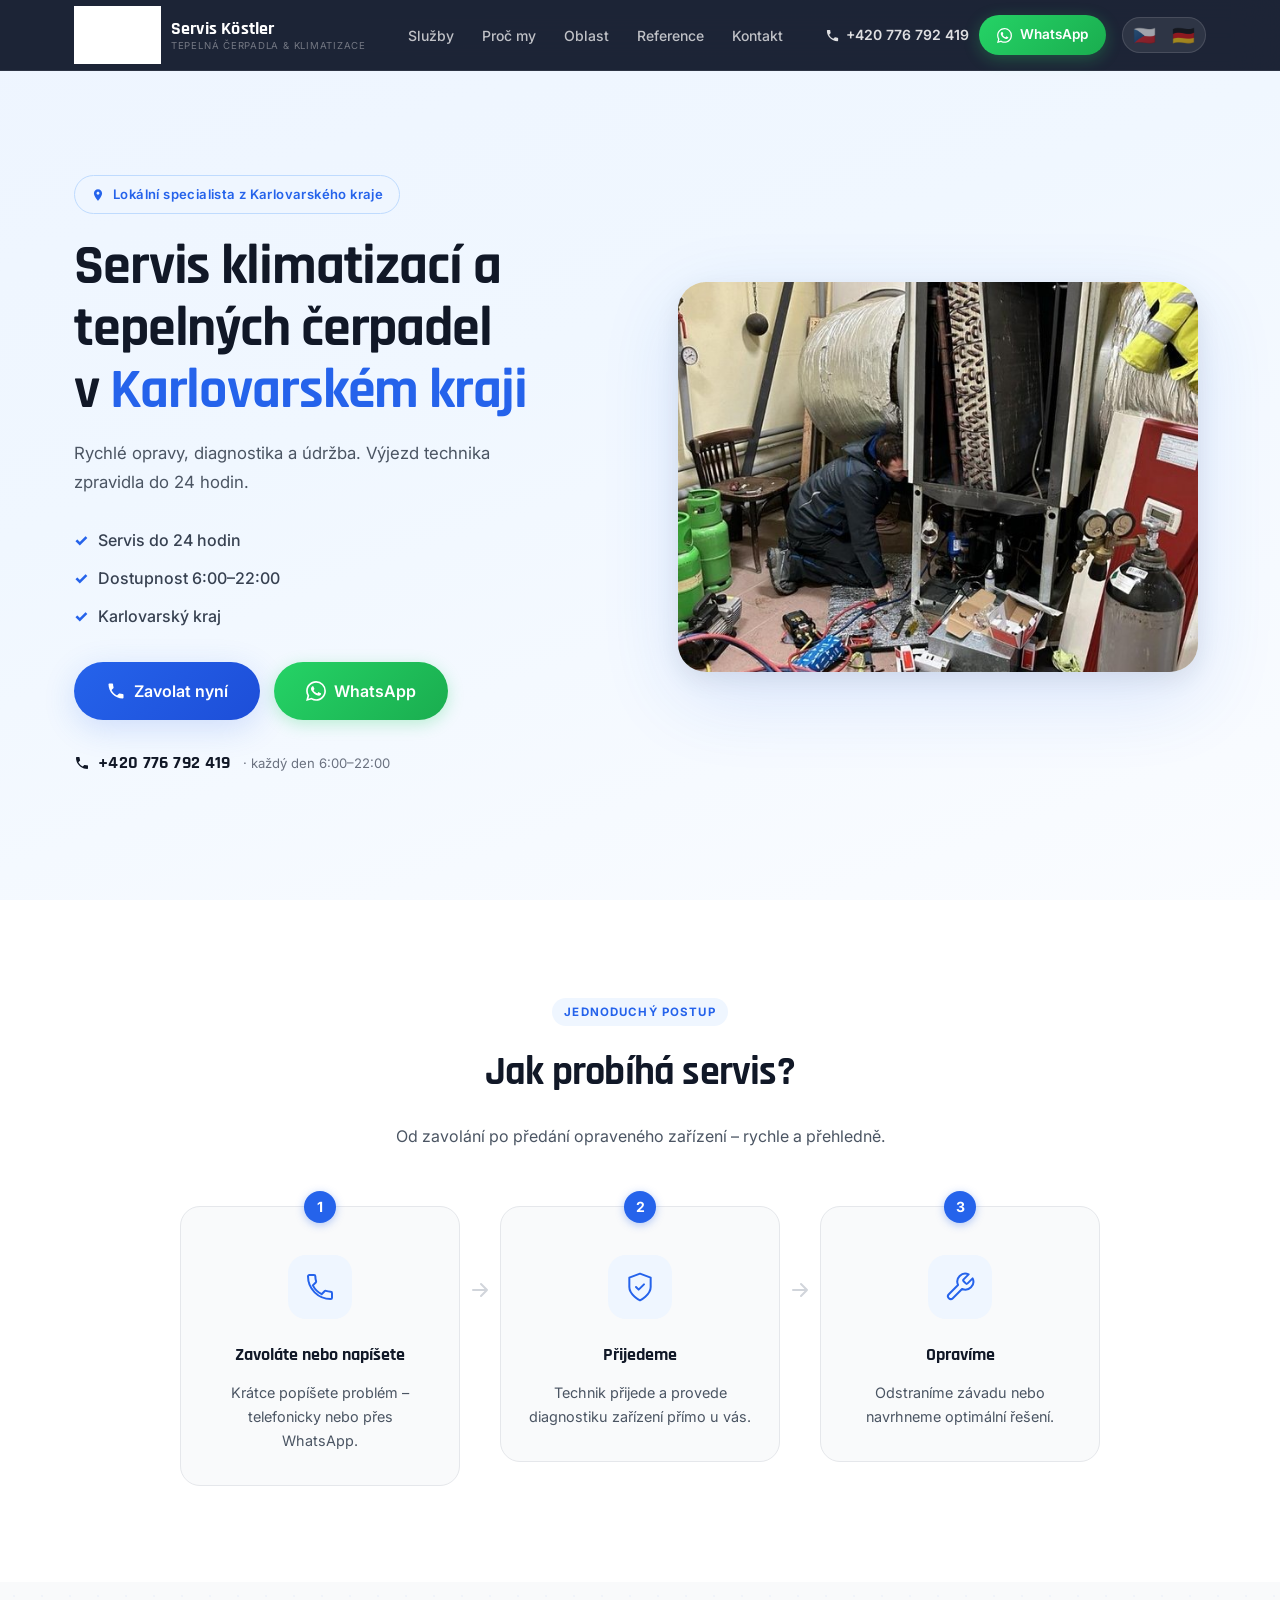
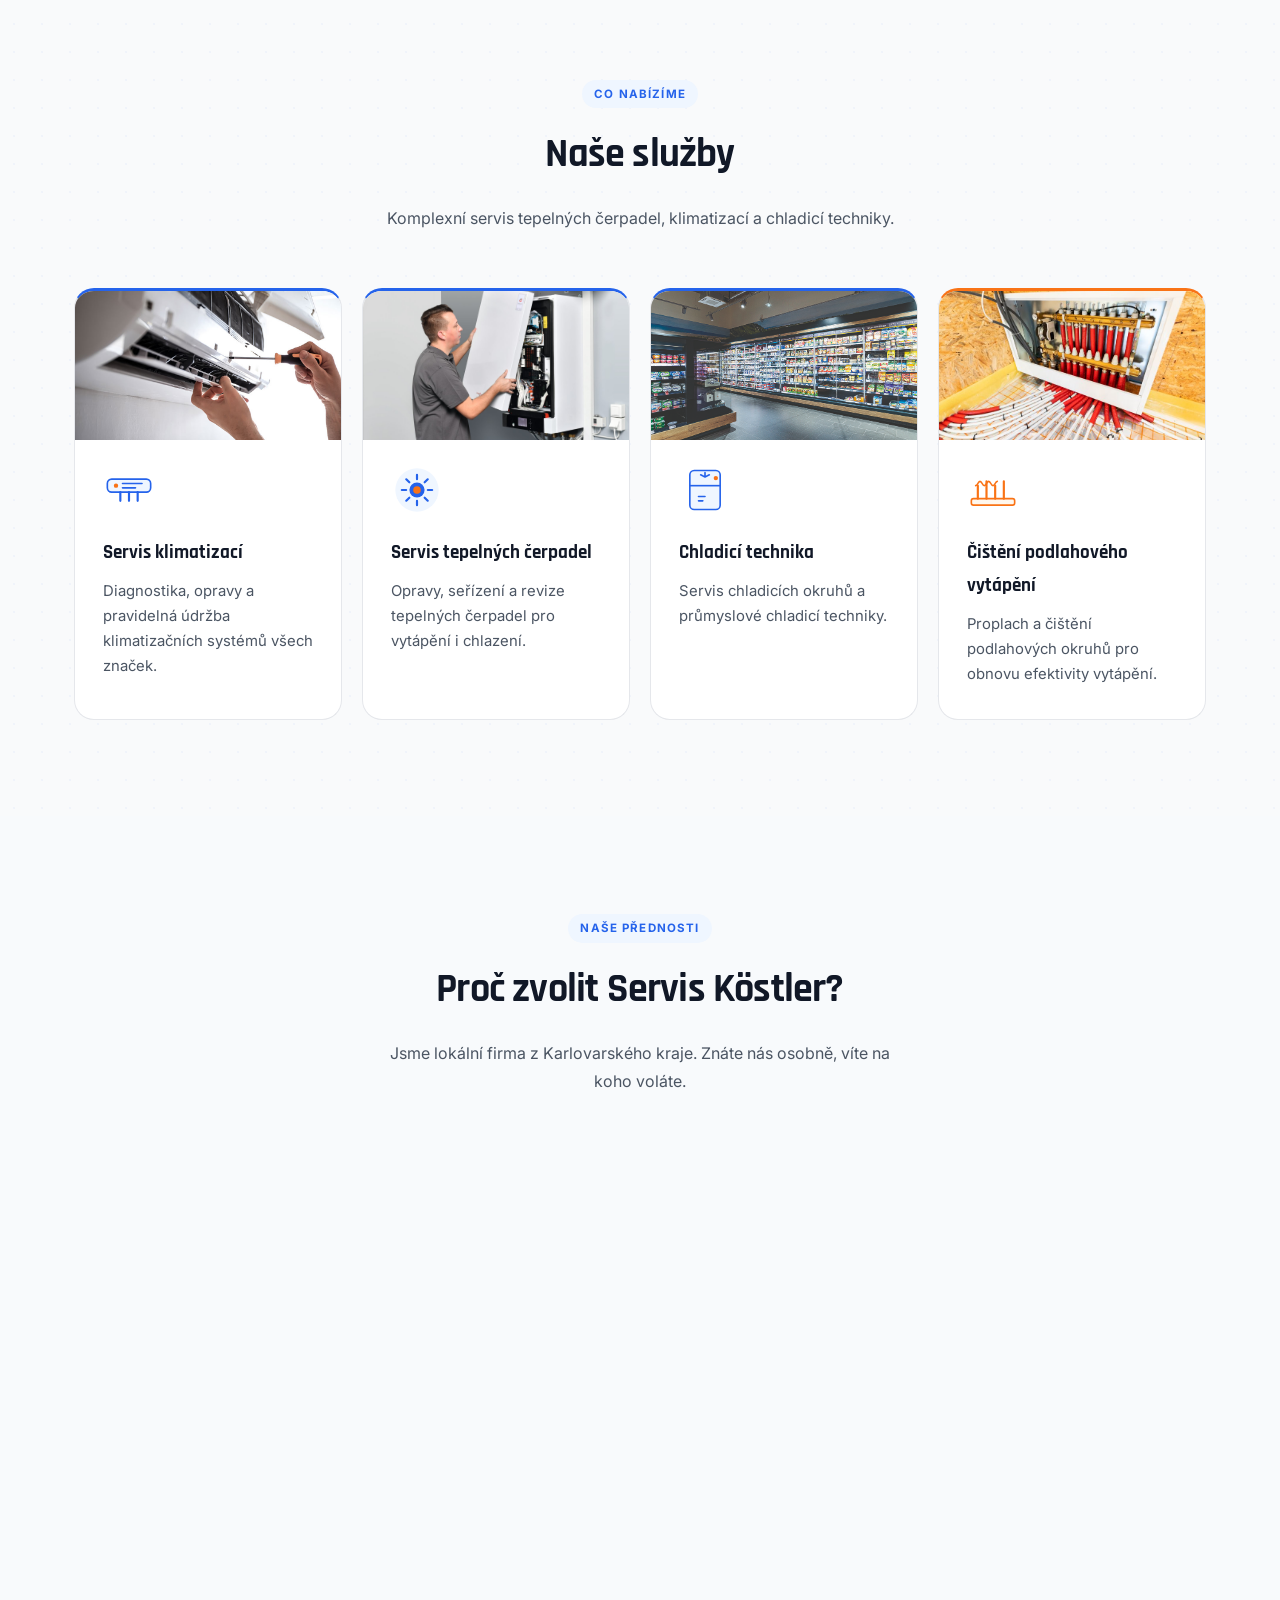
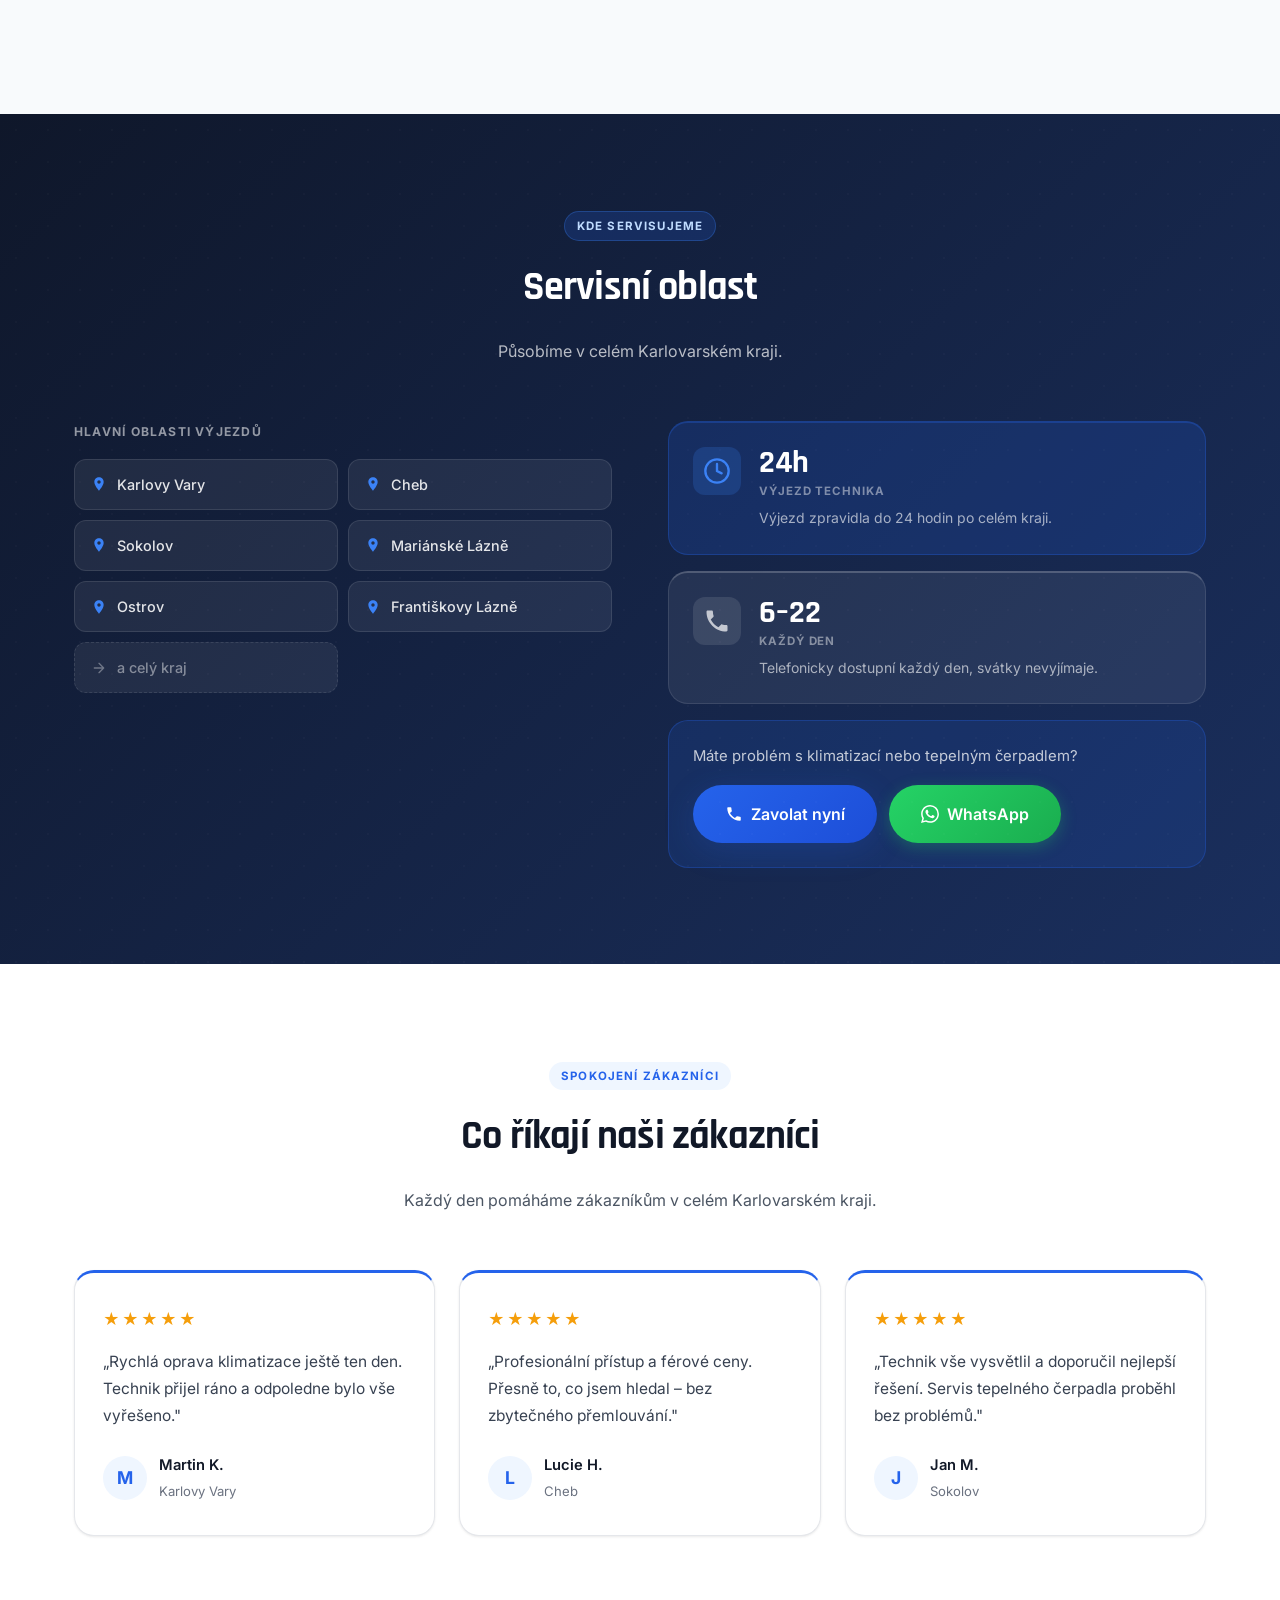
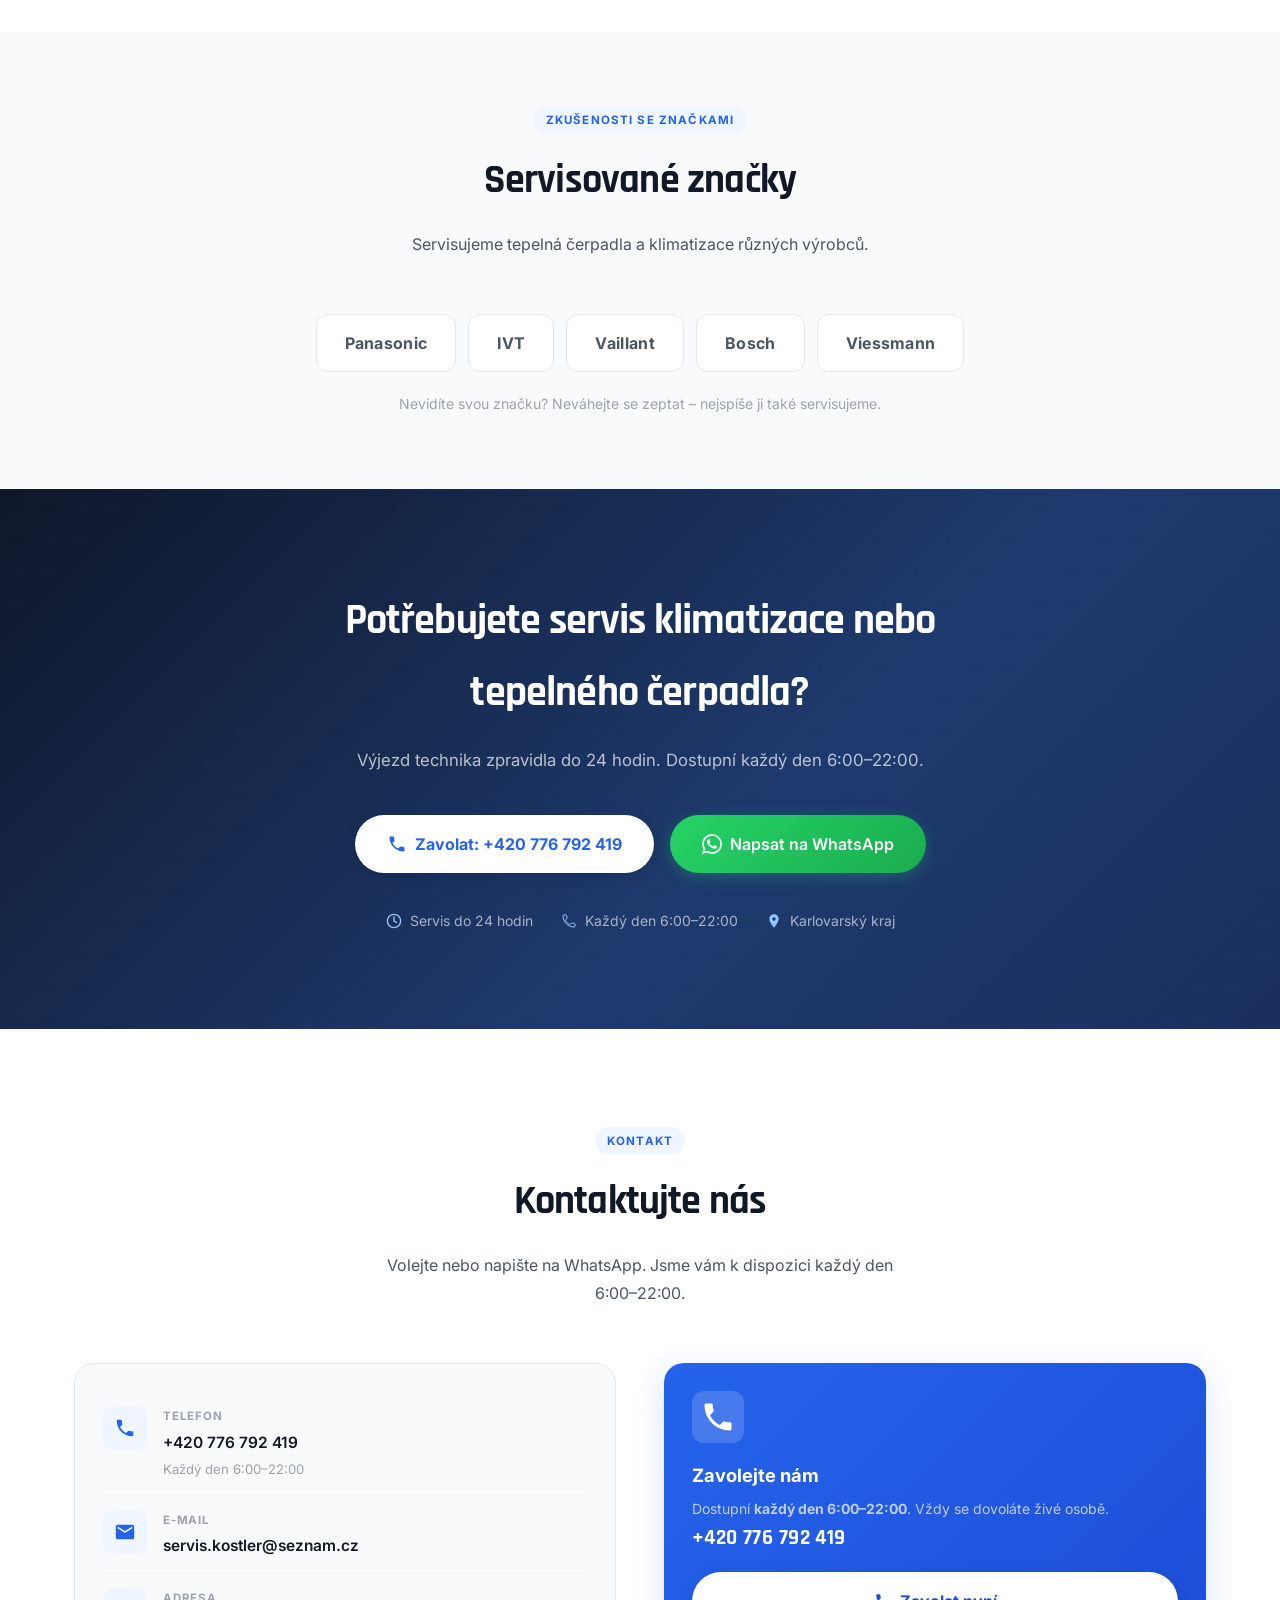
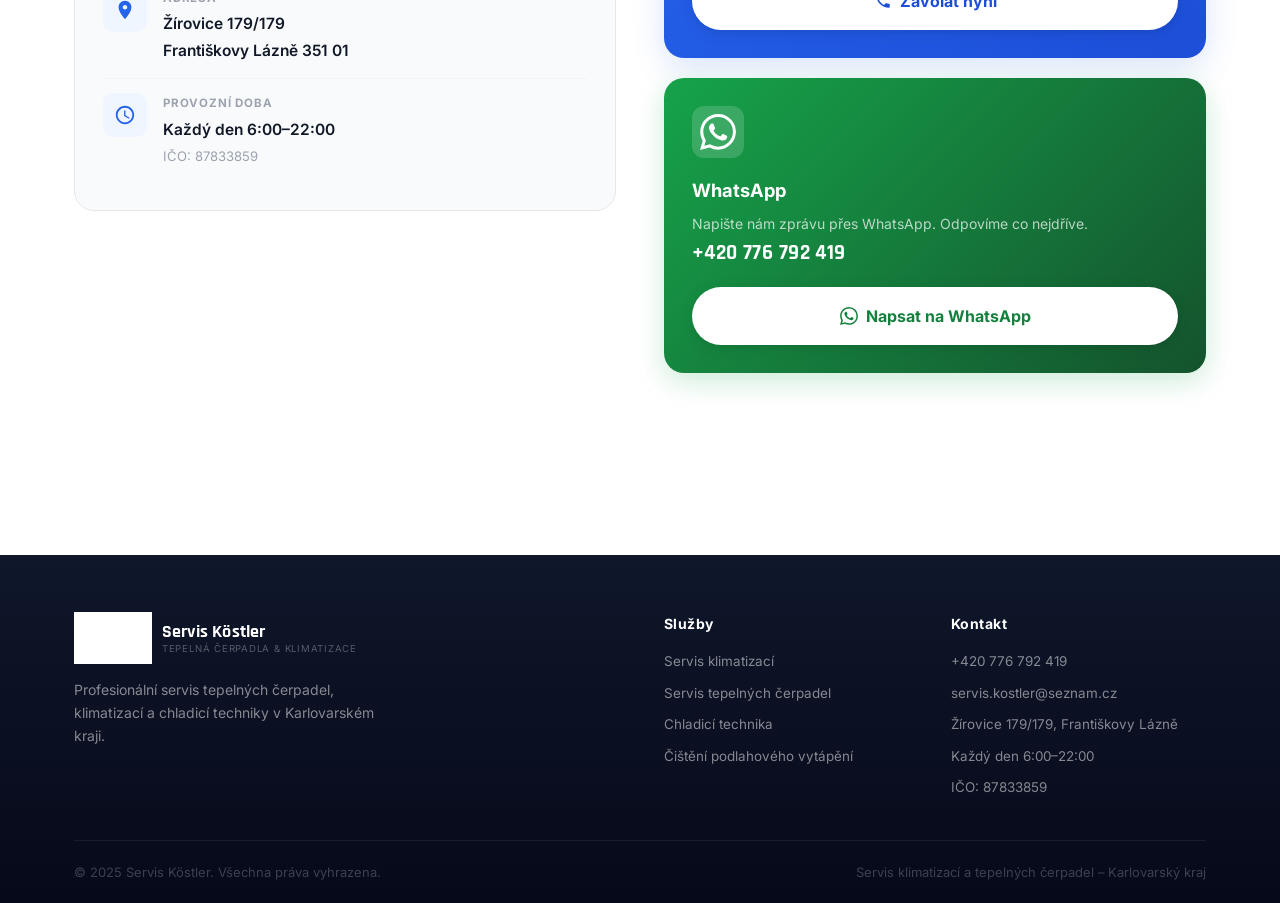
==== index.html @ 7df01ba1 "fix: funkční přepínání jazyka CS/DE s vlajkovými tlačítky - Opravena kritická chyba: const TRANSLATI" ====
<!DOCTYPE html>
<html lang="cs">
<head>
  <meta charset="UTF-8">
  <meta name="viewport" content="width=device-width, initial-scale=1.0">
  <meta http-equiv="X-UA-Compatible" content="IE=edge">

  <title>Servis Köstler – Servis klimatizací Karlovy Vary | Tepelná čerpadla Karlovarský kraj</title>
  <meta name="description" content="Servis klimatizací a tepelných čerpadel v Karlovarském kraji. Oprava klimatizace Karlovy Vary, Cheb, Sokolov. Výjezd do 24 hodin. Volejte 6:00–22:00. +420 776 792 419">
  <meta name="keywords" content="servis klimatizací Karlovy Vary, oprava klimatizace Karlovy Vary, servis tepelných čerpadel Karlovarský kraj, servis klimatizace Cheb, servis klimatizace Sokolov, čištění podlahového vytápění, proplach podlahového vytápění">
  <meta name="author" content="Servis Köstler">
  <meta name="robots" content="index, follow">
  <link rel="canonical" href="https://www.serviskostler.cz/">
  <link rel="alternate" hreflang="cs" href="https://www.serviskostler.cz/">
  <link rel="alternate" hreflang="de" href="https://www.serviskostler.cz/">
  <link rel="alternate" hreflang="x-default" href="https://www.serviskostler.cz/">

  <meta property="og:type" content="website">
  <meta property="og:url" content="https://www.serviskostler.cz/">
  <meta property="og:title" content="Servis Köstler – Klimatizace a tepelná čerpadla Karlovarský kraj">
  <meta property="og:description" content="Servis klimatizací a tepelných čerpadel. Výjezd do 24 hodin. Karlovarský kraj. +420 776 792 419">
  <meta property="og:image" content="https://www.serviskostler.cz/images/og-image.jpg">
  <meta property="og:locale" content="cs_CZ">
  <meta property="og:site_name" content="Servis Köstler">

  <meta name="twitter:card" content="summary_large_image">
  <meta name="twitter:title" content="Servis Köstler – Klimatizace Karlovy Vary">
  <meta name="twitter:description" content="Servis klimatizací a tepelných čerpadel v Karlovarském kraji. Výjezd do 24 hodin.">

  <script type="application/ld+json">
  {
    "@context": "https://schema.org",
    "@type": "LocalBusiness",
    "name": "Servis Köstler",
    "description": "Servis klimatizací, tepelných čerpadel a chladicí techniky v Karlovarském kraji. Výjezd do 24 hodin.",
    "url": "https://www.serviskostler.cz",
    "telephone": "+420776792419",
    "email": "servis.kostler@seznam.cz",
    "address": {
      "@type": "PostalAddress",
      "streetAddress": "Žírovice 179/179",
      "addressLocality": "Františkovy Lázně",
      "postalCode": "351 01",
      "addressCountry": "CZ"
    },
    "openingHoursSpecification": [{
      "@type": "OpeningHoursSpecification",
      "dayOfWeek": ["Monday","Tuesday","Wednesday","Thursday","Friday","Saturday","Sunday"],
      "opens": "06:00",
      "closes": "22:00"
    }],
    "areaServed": { "@type": "State", "name": "Karlovarský kraj" },
    "serviceType": ["Servis klimatizací","Servis tepelných čerpadel","Servis chladicí techniky","Čištění podlahového vytápění"],
    "priceRange": "$$",
    "identifier": { "@type": "PropertyValue", "name": "IČO", "value": "87833859" }
  }
  </script>

  <link rel="preconnect" href="https://fonts.googleapis.com">
  <link rel="preconnect" href="https://fonts.gstatic.com" crossorigin>
  <link href="https://fonts.googleapis.com/css2?family=Inter:wght@400;500;600;700;800&family=Rajdhani:wght@600;700&display=swap" rel="stylesheet">
  <link rel="stylesheet" href="css/style.css">
</head>
<body>

  <!-- Loading Screen -->
  <div id="loadingScreen" aria-hidden="true">
    <div class="ls-inner">
      <img src="images/logo.png" class="ls-logo" alt="Servis Köstler" loading="eager">
      <div class="ls-name">Servis Köstler</div>
      <div class="ls-bar"><div class="ls-progress"></div></div>
    </div>
  </div>

  <!-- ═══════════════════════════════════════════════
       HEADER
  ═══════════════════════════════════════════════ -->
  <header class="site-header" id="siteHeader">
    <div class="container header-inner">

      <a href="#uvod" class="logo" aria-label="Servis Köstler – domovská stránka">
        <img src="images/logo.png" class="logo-img" alt="Servis Köstler">
        <div class="logo-text">
          <span class="logo-name">Servis Köstler</span>
          <span class="logo-tagline">Tepelná čerpadla &amp; klimatizace</span>
        </div>
      </a>

      <nav class="main-nav" aria-label="Hlavní navigace">
        <ul>
          <li><a href="#sluzby">Služby</a></li>
          <li><a href="#proc-my">Proč my</a></li>
          <li><a href="#servisni-oblast">Oblast</a></li>
          <li><a href="#reference">Reference</a></li>
          <li><a href="#kontakt">Kontakt</a></li>
        </ul>
      </nav>

      <div class="header-cta">
        <a href="tel:+420776792419" class="header-phone" aria-label="Zavolat nyní">
          <svg width="15" height="15" viewBox="0 0 24 24" fill="none" aria-hidden="true"><path d="M6.62 10.79c1.44 2.83 3.76 5.14 6.59 6.59l2.2-2.2c.27-.27.67-.36 1.02-.24 1.12.37 2.33.57 3.57.57.55 0 1 .45 1 1V20c0 .55-.45 1-1 1-9.39 0-17-7.61-17-17 0-.55.45-1 1-1h3.5c.55 0 1 .45 1 1 0 1.25.2 2.45.57 3.57.11.35.03.74-.25 1.02l-2.2 2.2z" fill="currentColor"/></svg>
          +420 776 792 419
        </a>
        <a href="https://wa.me/420776792419" target="_blank" rel="noopener noreferrer" class="btn btn-whatsapp btn-sm">
          <svg width="15" height="15" viewBox="0 0 24 24" fill="none" aria-hidden="true"><path d="M17.472 14.382c-.297-.149-1.758-.867-2.03-.967-.273-.099-.471-.148-.67.15-.197.297-.767.966-.94 1.164-.173.199-.347.223-.644.075-.297-.15-1.255-.463-2.39-1.475-.883-.788-1.48-1.761-1.653-2.059-.173-.297-.018-.458.13-.606.134-.133.298-.347.446-.52.149-.174.198-.298.298-.497.099-.198.05-.371-.025-.52-.075-.149-.669-1.612-.916-2.207-.242-.579-.487-.5-.669-.51-.173-.008-.371-.01-.57-.01-.198 0-.52.074-.792.372-.272.297-1.04 1.016-1.04 2.479 0 1.462 1.065 2.875 1.213 3.074.149.198 2.096 3.2 5.077 4.487.709.306 1.262.489 1.694.625.712.227 1.36.195 1.871.118.571-.085 1.758-.719 2.006-1.413.248-.694.248-1.289.173-1.413-.074-.124-.272-.198-.57-.347m-5.421 7.403h-.004a9.87 9.87 0 01-5.031-1.378l-.361-.214-3.741.982.998-3.648-.235-.374a9.86 9.86 0 01-1.51-5.26c.001-5.45 4.436-9.884 9.888-9.884 2.64 0 5.122 1.03 6.988 2.898a9.825 9.825 0 012.893 6.994c-.003 5.45-4.437 9.884-9.885 9.884m8.413-18.297A11.815 11.815 0 0012.05 0C5.495 0 .16 5.335.157 11.892c0 2.096.547 4.142 1.588 5.945L.057 24l6.305-1.654a11.882 11.882 0 005.683 1.448h.005c6.554 0 11.89-5.335 11.893-11.893a11.821 11.821 0 00-3.48-8.413Z" fill="currentColor"/></svg>
          WhatsApp
        </a>
      </div>

      <!-- Přepínač jazyka / Sprachschalter -->
      <div class="lang-switcher" id="langSwitcher" role="group" aria-label="Jazyk / Sprache">
        <button class="lang-btn" data-lang="cs" aria-label="Čeština">
          <span class="lang-flag" aria-hidden="true">🇨🇿</span>
        </button>
        <button class="lang-btn" data-lang="de" aria-label="Deutsch">
          <span class="lang-flag" aria-hidden="true">🇩🇪</span>
        </button>
      </div>

      <button class="burger" id="burger" data-i18n-aria="burger.aria" aria-label="Otevřít menu" aria-expanded="false" aria-controls="mobileMenu">
        <span></span><span></span><span></span>
      </button>
    </div>

    <div class="mobile-menu" id="mobileMenu" aria-hidden="true">
      <nav aria-label="Mobilní navigace">
        <ul>
          <li><a href="#sluzby" class="mobile-nav-link">Služby</a></li>
          <li><a href="#proc-my" class="mobile-nav-link">Proč my</a></li>
          <li><a href="#servisni-oblast" class="mobile-nav-link">Servisní oblast</a></li>
          <li><a href="#reference" class="mobile-nav-link">Reference</a></li>
          <li><a href="#kontakt" class="mobile-nav-link">Kontakt</a></li>
        </ul>
      </nav>
      <div class="mobile-menu-cta">
        <a href="tel:+420776792419" class="btn btn-primary btn-block">
          <svg width="18" height="18" viewBox="0 0 24 24" fill="none" aria-hidden="true"><path d="M6.62 10.79c1.44 2.83 3.76 5.14 6.59 6.59l2.2-2.2c.27-.27.67-.36 1.02-.24 1.12.37 2.33.57 3.57.57.55 0 1 .45 1 1V20c0 .55-.45 1-1 1-9.39 0-17-7.61-17-17 0-.55.45-1 1-1h3.5c.55 0 1 .45 1 1 0 1.25.2 2.45.57 3.57.11.35.03.74-.25 1.02l-2.2 2.2z" fill="currentColor"/></svg>
          Zavolat nyní
        </a>
        <a href="https://wa.me/420776792419" target="_blank" rel="noopener noreferrer" class="btn btn-whatsapp btn-block">
          <svg width="18" height="18" viewBox="0 0 24 24" fill="none" aria-hidden="true"><path d="M17.472 14.382c-.297-.149-1.758-.867-2.03-.967-.273-.099-.471-.148-.67.15-.197.297-.767.966-.94 1.164-.173.199-.347.223-.644.075-.297-.15-1.255-.463-2.39-1.475-.883-.788-1.48-1.761-1.653-2.059-.173-.297-.018-.458.13-.606.134-.133.298-.347.446-.52.149-.174.198-.298.298-.497.099-.198.05-.371-.025-.52-.075-.149-.669-1.612-.916-2.207-.242-.579-.487-.5-.669-.51-.173-.008-.371-.01-.57-.01-.198 0-.52.074-.792.372-.272.297-1.04 1.016-1.04 2.479 0 1.462 1.065 2.875 1.213 3.074.149.198 2.096 3.2 5.077 4.487.709.306 1.262.489 1.694.625.712.227 1.36.195 1.871.118.571-.085 1.758-.719 2.006-1.413.248-.694.248-1.289.173-1.413-.074-.124-.272-.198-.57-.347m-5.421 7.403h-.004a9.87 9.87 0 01-5.031-1.378l-.361-.214-3.741.982.998-3.648-.235-.374a9.86 9.86 0 01-1.51-5.26c.001-5.45 4.436-9.884 9.888-9.884 2.64 0 5.122 1.03 6.988 2.898a9.825 9.825 0 012.893 6.994c-.003 5.45-4.437 9.884-9.885 9.884m8.413-18.297A11.815 11.815 0 0012.05 0C5.495 0 .16 5.335.157 11.892c0 2.096.547 4.142 1.588 5.945L.057 24l6.305-1.654a11.882 11.882 0 005.683 1.448h.005c6.554 0 11.89-5.335 11.893-11.893a11.821 11.821 0 00-3.48-8.413Z" fill="currentColor"/></svg>
          Napsat na WhatsApp
        </a>
      </div>
    </div>
  </header>

  <main>

    <!-- OZNAMOVACÍ BANNER – zobrazuje se automaticky, pokud je NOTICE.enabled = true v js/main.js -->
    <div id="noticeBanner" class="notice-banner" hidden>
      <div class="container">
        <div class="notice-banner-inner">
          <svg width="16" height="16" viewBox="0 0 24 24" fill="none" aria-hidden="true"><path d="M12 22c1.1 0 2-.9 2-2h-4c0 1.1.9 2 2 2zm6-6V11c0-3.07-1.64-5.64-4.5-6.32V4c0-.83-.67-1.5-1.5-1.5s-1.5.67-1.5 1.5v.68C7.63 5.36 6 7.92 6 11v5l-2 2v1h16v-1l-2-2z" fill="currentColor"/></svg>
          <span class="notice-banner-text"></span>
        </div>
      </div>
    </div>

    <!-- ═══════════════════════════════════════════════
         HERO
    ═══════════════════════════════════════════════ -->
    <section class="hero" id="uvod" aria-label="Úvod">
      <div class="container">
        <div class="hero-inner">
          <div class="hero-text">
            <div class="hero-badge">
              <svg width="14" height="14" viewBox="0 0 24 24" fill="none" aria-hidden="true"><path d="M12 2C8.13 2 5 5.13 5 9c0 5.25 7 13 7 13s7-7.75 7-13c0-3.87-3.13-7-7-7zm0 9.5c-1.38 0-2.5-1.12-2.5-2.5s1.12-2.5 2.5-2.5 2.5 1.12 2.5 2.5-1.12 2.5-2.5 2.5z" fill="currentColor"/></svg>
              Lokální specialista z Karlovarského kraje
            </div>
            <h1 class="hero-title">
              Servis klimatizací a tepelných čerpadel<br>
              v <span class="highlight">Karlovarském kraji</span>
            </h1>
            <p class="hero-subtitle">
              Rychlé opravy, diagnostika a údržba. Výjezd technika zpravidla do 24 hodin.
            </p>
            <ul class="hero-benefits" aria-label="Klíčové výhody">
              <li>Servis do 24 hodin</li>
              <li>Dostupnost 6:00–22:00</li>
              <li>Karlovarský kraj</li>
            </ul>
            <div class="hero-cta">
              <a href="tel:+420776792419" class="btn btn-primary btn-lg">
                <svg width="20" height="20" viewBox="0 0 24 24" fill="none" aria-hidden="true"><path d="M6.62 10.79c1.44 2.83 3.76 5.14 6.59 6.59l2.2-2.2c.27-.27.67-.36 1.02-.24 1.12.37 2.33.57 3.57.57.55 0 1 .45 1 1V20c0 .55-.45 1-1 1-9.39 0-17-7.61-17-17 0-.55.45-1 1-1h3.5c.55 0 1 .45 1 1 0 1.25.2 2.45.57 3.57.11.35.03.74-.25 1.02l-2.2 2.2z" fill="currentColor"/></svg>
                Zavolat nyní
              </a>
              <a href="https://wa.me/420776792419" target="_blank" rel="noopener noreferrer" class="btn btn-whatsapp btn-lg">
                <svg width="20" height="20" viewBox="0 0 24 24" fill="none" aria-hidden="true"><path d="M17.472 14.382c-.297-.149-1.758-.867-2.03-.967-.273-.099-.471-.148-.67.15-.197.297-.767.966-.94 1.164-.173.199-.347.223-.644.075-.297-.15-1.255-.463-2.39-1.475-.883-.788-1.48-1.761-1.653-2.059-.173-.297-.018-.458.13-.606.134-.133.298-.347.446-.52.149-.174.198-.298.298-.497.099-.198.05-.371-.025-.52-.075-.149-.669-1.612-.916-2.207-.242-.579-.487-.5-.669-.51-.173-.008-.371-.01-.57-.01-.198 0-.52.074-.792.372-.272.297-1.04 1.016-1.04 2.479 0 1.462 1.065 2.875 1.213 3.074.149.198 2.096 3.2 5.077 4.487.709.306 1.262.489 1.694.625.712.227 1.36.195 1.871.118.571-.085 1.758-.719 2.006-1.413.248-.694.248-1.289.173-1.413-.074-.124-.272-.198-.57-.347m-5.421 7.403h-.004a9.87 9.87 0 01-5.031-1.378l-.361-.214-3.741.982.998-3.648-.235-.374a9.86 9.86 0 01-1.51-5.26c.001-5.45 4.436-9.884 9.888-9.884 2.64 0 5.122 1.03 6.988 2.898a9.825 9.825 0 012.893 6.994c-.003 5.45-4.437 9.884-9.885 9.884m8.413-18.297A11.815 11.815 0 0012.05 0C5.495 0 .16 5.335.157 11.892c0 2.096.547 4.142 1.588 5.945L.057 24l6.305-1.654a11.882 11.882 0 005.683 1.448h.005c6.554 0 11.89-5.335 11.893-11.893a11.821 11.821 0 00-3.48-8.413Z" fill="currentColor"/></svg>
                WhatsApp
              </a>
            </div>
            <div class="hero-contact-line">
              <a href="tel:+420776792419" class="hero-phone-big">
                <svg width="16" height="16" viewBox="0 0 24 24" fill="none" aria-hidden="true"><path d="M6.62 10.79c1.44 2.83 3.76 5.14 6.59 6.59l2.2-2.2c.27-.27.67-.36 1.02-.24 1.12.37 2.33.57 3.57.57.55 0 1 .45 1 1V20c0 .55-.45 1-1 1-9.39 0-17-7.61-17-17 0-.55.45-1 1-1h3.5c.55 0 1 .45 1 1 0 1.25.2 2.45.57 3.57.11.35.03.74-.25 1.02l-2.2 2.2z" fill="currentColor"/></svg>
                +420 776 792 419
              </a>
              <span class="hero-availability">· každý den 6:00–22:00</span>
            </div>
          </div>
          <div class="hero-visual" aria-hidden="true">
            <!-- HLAVNÍ FOTO: pro výměnu změňte src níže (doporučená velikost: 600×450 px) -->
            <img src="images/hero.jpg" alt="Servis klimatizace a tepelného čerpadla" class="hero-img" width="600" height="450" loading="eager" onerror="this.style.display='none';this.nextElementSibling.style.display='flex'">
            <div class="hero-img-placeholder" style="display:none">
              <svg width="80" height="80" viewBox="0 0 24 24" fill="none"><path d="M12 2v20M2 12h20" stroke="#93C5FD" stroke-width="1.5" stroke-linecap="round"/><circle cx="12" cy="12" r="3" fill="#BFDBFE"/></svg>
            </div>
          </div>
        </div>
      </div>
    </section>

    <!-- ═══════════════════════════════════════════════
         JAK PROBÍHÁ SERVIS
    ═══════════════════════════════════════════════ -->
    <section class="how-it-works" id="jak-to-funguje">
      <div class="container">
        <div class="section-header">
          <div class="section-label">Jednoduchý postup</div>
          <h2>Jak probíhá servis?</h2>
          <p>Od zavolání po předání opraveného zařízení – rychle a přehledně.</p>
        </div>
        <div class="hiw-grid">
          <div class="hiw-step">
            <div class="hiw-num">1</div>
            <div class="hiw-icon" aria-hidden="true">
              <svg width="32" height="32" viewBox="0 0 24 24" fill="none"><path d="M6.62 10.79c1.44 2.83 3.76 5.14 6.59 6.59l2.2-2.2c.27-.27.67-.36 1.02-.24 1.12.37 2.33.57 3.57.57.55 0 1 .45 1 1V20c0 .55-.45 1-1 1-9.39 0-17-7.61-17-17 0-.55.45-1 1-1h3.5c.55 0 1 .45 1 1 0 1.25.2 2.45.57 3.57.11.35.03.74-.25 1.02l-2.2 2.2z" stroke="currentColor" stroke-width="1.5" fill="none"/></svg>
            </div>
            <h3>Zavoláte nebo napíšete</h3>
            <p>Krátce popíšete problém – telefonicky nebo přes WhatsApp.</p>
          </div>
          <div class="hiw-arrow" aria-hidden="true">
            <svg width="24" height="24" viewBox="0 0 24 24" fill="none"><path d="M5 12h14M13 6l6 6-6 6" stroke="currentColor" stroke-width="2" stroke-linecap="round" stroke-linejoin="round"/></svg>
          </div>
          <div class="hiw-step">
            <div class="hiw-num">2</div>
            <div class="hiw-icon" aria-hidden="true">
              <svg width="32" height="32" viewBox="0 0 24 24" fill="none"><path d="M12 22s8-4 8-10V5l-8-3-8 3v7c0 6 8 10 8 10z" stroke="currentColor" stroke-width="1.5" stroke-linejoin="round" fill="none"/><path d="M9 12l2 2 4-4" stroke="currentColor" stroke-width="1.5" stroke-linecap="round" stroke-linejoin="round"/></svg>
            </div>
            <h3>Přijedeme</h3>
            <p>Technik přijede a provede diagnostiku zařízení přímo u vás.</p>
          </div>
          <div class="hiw-arrow" aria-hidden="true">
            <svg width="24" height="24" viewBox="0 0 24 24" fill="none"><path d="M5 12h14M13 6l6 6-6 6" stroke="currentColor" stroke-width="2" stroke-linecap="round" stroke-linejoin="round"/></svg>
          </div>
          <div class="hiw-step">
            <div class="hiw-num">3</div>
            <div class="hiw-icon" aria-hidden="true">
              <svg width="32" height="32" viewBox="0 0 24 24" fill="none"><path d="M14.7 6.3a1 1 0 000 1.4l1.6 1.6a1 1 0 001.4 0l3.77-3.77a6 6 0 01-7.94 7.94l-6.91 6.91a2.12 2.12 0 01-3-3l6.91-6.91a6 6 0 017.94-7.94l-3.76 3.76z" stroke="currentColor" stroke-width="1.5" stroke-linecap="round" stroke-linejoin="round" fill="none"/></svg>
            </div>
            <h3>Opravíme</h3>
            <p>Odstraníme závadu nebo navrhneme optimální řešení.</p>
          </div>
        </div>
      </div>
    </section>

    <!-- ═══════════════════════════════════════════════
         NAŠE SLUŽBY
    ═══════════════════════════════════════════════ -->
    <section class="services" id="sluzby" aria-labelledby="sluzby-heading">
      <div class="container">
        <div class="section-header">
          <div class="section-label">Co nabízíme</div>
          <h2 id="sluzby-heading">Naše služby</h2>
          <p>Komplexní servis tepelných čerpadel, klimatizací a chladicí techniky.</p>
        </div>
        <div class="services-grid">

          <article class="service-card" aria-labelledby="klima-heading">
            <div class="service-card-img-wrap">
              <!-- FOTO: Nahraďte src vlastní fotografií klimatizace (doporučená velikost: 480×270 px) -->
              <img src="images/service-klimatizace.jpg" alt="Servis klimatizace" class="service-card-img" loading="lazy" onerror="this.style.display='none';this.nextElementSibling.style.display='flex'">
              <div class="service-card-img-ph" aria-hidden="true">
                <svg width="52" height="52" viewBox="0 0 64 64" fill="none">
                  <rect x="8" y="18" width="48" height="20" rx="5" stroke="currentColor" stroke-width="2" fill="none"/>
                  <circle cx="17" cy="28" r="3.5" fill="currentColor" opacity=".4"/>
                  <path d="M25 25h26M25 29h18M25 33h22" stroke="currentColor" stroke-width="1.5" stroke-linecap="round"/>
                  <path d="M18 38v10M27 38v10M36 38v10M45 38v10" stroke="currentColor" stroke-width="1.5" stroke-linecap="round"/>
                </svg>
              </div>
            </div>
            <div class="service-card-body">
              <div class="service-card-icon" aria-hidden="true">
                <svg width="44" height="44" viewBox="0 0 48 48" fill="none">
                  <rect x="4" y="14" width="40" height="12" rx="4" fill="#EFF6FF"/>
                  <rect x="4" y="14" width="40" height="12" rx="4" stroke="#2563EB" stroke-width="1.5" fill="none"/>
                  <path d="M16 26v8M24 26v8M32 26v8" stroke="#2563EB" stroke-width="2" stroke-linecap="round"/>
                  <circle cx="12" cy="20" r="2" fill="#F97316"/>
                  <path d="M18 18h18M18 22h12" stroke="#2563EB" stroke-width="1.5" stroke-linecap="round"/>
                </svg>
              </div>
              <h3 id="klima-heading">Servis klimatizací</h3>
              <p>Diagnostika, opravy a pravidelná údržba klimatizačních systémů všech značek.</p>
            </div>
          </article>

          <article class="service-card" aria-labelledby="tc-heading">
            <div class="service-card-img-wrap">
              <!-- FOTO: Nahraďte src vlastní fotografií tepelného čerpadla (doporučená velikost: 480×270 px) -->
              <img src="images/service-tepelne-cerpadlo.jpg" alt="Servis tepelného čerpadla" class="service-card-img" loading="lazy" onerror="this.style.display='none';this.nextElementSibling.style.display='flex'">
              <div class="service-card-img-ph" aria-hidden="true">
                <svg width="52" height="52" viewBox="0 0 64 64" fill="none">
                  <rect x="10" y="10" width="44" height="44" rx="7" stroke="currentColor" stroke-width="2" fill="none"/>
                  <circle cx="32" cy="32" r="13" stroke="currentColor" stroke-width="2" fill="none"/>
                  <circle cx="32" cy="32" r="5" fill="currentColor" opacity=".35"/>
                  <path d="M32 10v8M32 46v8M10 32h8M46 32h8" stroke="currentColor" stroke-width="1.5" stroke-linecap="round"/>
                </svg>
              </div>
            </div>
            <div class="service-card-body">
              <div class="service-card-icon" aria-hidden="true">
                <svg width="44" height="44" viewBox="0 0 48 48" fill="none">
                  <circle cx="24" cy="24" r="20" fill="#EFF6FF"/>
                  <path d="M24 10v4M24 34v4M10 24h4M34 24h4M14.1 14.1l2.83 2.83M31.07 31.07l2.83 2.83M14.1 33.9l2.83-2.83M31.07 16.93l2.83-2.83" stroke="#2563EB" stroke-width="2" stroke-linecap="round"/>
                  <circle cx="24" cy="24" r="7" fill="#2563EB"/>
                  <circle cx="24" cy="24" r="3.5" fill="#F97316"/>
                </svg>
              </div>
              <h3 id="tc-heading">Servis tepelných čerpadel</h3>
              <p>Opravy, seřízení a revize tepelných čerpadel pro vytápění i chlazení.</p>
            </div>
          </article>

          <article class="service-card" aria-labelledby="chlad-heading">
            <div class="service-card-img-wrap">
              <!-- FOTO: Nahraďte src vlastní fotografií chladicí techniky (doporučená velikost: 480×270 px) -->
              <img src="images/service-chlazeni.jpg" alt="Chladicí technika" class="service-card-img" loading="lazy" onerror="this.style.display='none';this.nextElementSibling.style.display='flex'">
              <div class="service-card-img-ph" aria-hidden="true">
                <svg width="52" height="52" viewBox="0 0 64 64" fill="none">
                  <rect x="12" y="8" width="32" height="40" rx="5" stroke="currentColor" stroke-width="2" fill="none"/>
                  <path d="M12 22h32" stroke="currentColor" stroke-width="1.5"/>
                  <circle cx="38" cy="15" r="2.5" fill="currentColor" opacity=".5"/>
                  <path d="M20 33h8M20 39h5" stroke="currentColor" stroke-width="1.5" stroke-linecap="round"/>
                </svg>
              </div>
            </div>
            <div class="service-card-body">
              <div class="service-card-icon" aria-hidden="true">
                <svg width="44" height="44" viewBox="0 0 48 48" fill="none">
                  <rect x="10" y="6" width="28" height="36" rx="4" fill="#EFF6FF" stroke="#2563EB" stroke-width="1.5"/>
                  <path d="M10 20h28" stroke="#2563EB" stroke-width="1.5"/>
                  <circle cx="34" cy="13" r="2" fill="#F97316"/>
                  <path d="M18 30h6M18 34h4" stroke="#2563EB" stroke-width="1.5" stroke-linecap="round"/>
                  <path d="M24 8v4M20 10l4 2 4-2" stroke="#2563EB" stroke-width="1.5" stroke-linecap="round" stroke-linejoin="round"/>
                </svg>
              </div>
              <h3 id="chlad-heading">Chladicí technika</h3>
              <p>Servis chladicích okruhů a průmyslové chladicí techniky.</p>
            </div>
          </article>

          <article class="service-card service-card--highlight" aria-labelledby="pod-heading">
            <div class="service-card-img-wrap">
              <!-- FOTO: Nahraďte src vlastní fotografií podlahového vytápění (doporučená velikost: 480×270 px) -->
              <img src="images/service-podlahove-vytapeni.jpg" alt="Čištění podlahového vytápění" class="service-card-img" loading="lazy" onerror="this.style.display='none';this.nextElementSibling.style.display='flex'">
              <div class="service-card-img-ph" aria-hidden="true">
                <svg width="52" height="52" viewBox="0 0 64 64" fill="none">
                  <rect x="4" y="48" width="56" height="8" rx="3" fill="none" stroke="currentColor" stroke-width="2"/>
                  <path d="M14 48V34M24 48V28M34 48V34M44 48V28" stroke="currentColor" stroke-width="2" stroke-linecap="round"/>
                  <path d="M10 34c3 0 3-6 6-6s3 6 6 6 3-6 6-6 3 6 6 6 3-6 6-6" stroke="currentColor" stroke-width="1.5" stroke-linecap="round"/>
                </svg>
              </div>
            </div>
            <div class="service-card-body">
              <div class="service-card-icon" aria-hidden="true">
                <svg width="44" height="44" viewBox="0 0 48 48" fill="none">
                  <rect x="4" y="32" width="40" height="6" rx="2" fill="#FFF7ED"/>
                  <rect x="4" y="32" width="40" height="6" rx="2" stroke="#F97316" stroke-width="1.5" fill="none"/>
                  <path d="M10 32V20M18 32V16M26 32V20M34 32V16" stroke="#F97316" stroke-width="2" stroke-linecap="round"/>
                  <path d="M8 20c2 0 2-4 4-4s2 4 4 4 2-4 4-4 2 4 4 4 2-4 4-4" stroke="#F97316" stroke-width="1.5" stroke-linecap="round"/>
                </svg>
              </div>
              <h3 id="pod-heading">Čištění podlahového vytápění</h3>
              <p>Proplach a čištění podlahových okruhů pro obnovu efektivity vytápění.</p>
            </div>
          </article>

        </div>
      </div>
    </section>

    <!-- ═══════════════════════════════════════════════
         PROČ ZVOLIT NÁS
    ═══════════════════════════════════════════════ -->
    <section class="why-us" id="proc-my" aria-labelledby="why-heading">
      <div class="container">
        <div class="section-header">
          <div class="section-label">Naše přednosti</div>
          <h2 id="why-heading">Proč zvolit Servis Köstler?</h2>
          <p>Jsme lokální firma z Karlovarského kraje. Znáte nás osobně, víte na koho voláte.</p>
        </div>
        <div class="why-grid">
          <div class="why-card">
            <div class="why-icon" aria-hidden="true">
              <svg width="28" height="28" viewBox="0 0 24 24" fill="none"><circle cx="12" cy="12" r="10" stroke="currentColor" stroke-width="2"/><path d="M12 6v6l4 2" stroke="currentColor" stroke-width="2" stroke-linecap="round"/></svg>
            </div>
            <h3>Servis do 24 hodin</h3>
            <p>Výjezd technika zpravidla do 24 hodin od vašeho zavolání.</p>
          </div>
          <div class="why-card">
            <div class="why-icon" aria-hidden="true">
              <svg width="28" height="28" viewBox="0 0 24 24" fill="none"><path d="M14.7 6.3a1 1 0 000 1.4l1.6 1.6a1 1 0 001.4 0l3.77-3.77a6 6 0 01-7.94 7.94l-6.91 6.91a2.12 2.12 0 01-3-3l6.91-6.91a6 6 0 017.94-7.94l-3.76 3.76z" stroke="currentColor" stroke-width="1.5" stroke-linecap="round" stroke-linejoin="round"/></svg>
            </div>
            <h3>Odborný servis</h3>
            <p>Specializujeme se výhradně na tepelná čerpadla a klimatizace.</p>
          </div>
          <div class="why-card">
            <div class="why-icon" aria-hidden="true">
              <svg width="28" height="28" viewBox="0 0 24 24" fill="none"><path d="M12 2C8.13 2 5 5.13 5 9c0 5.25 7 13 7 13s7-7.75 7-13c0-3.87-3.13-7-7-7zm0 9.5c-1.38 0-2.5-1.12-2.5-2.5s1.12-2.5 2.5-2.5 2.5 1.12 2.5 2.5-1.12 2.5-2.5 2.5z" stroke="currentColor" stroke-width="1.5" fill="none"/></svg>
            </div>
            <h3>Karlovarský kraj</h3>
            <p>Jsme lokální firma, která zná váš region a rychle přijede.</p>
          </div>
          <div class="why-card">
            <div class="why-icon" aria-hidden="true">
              <svg width="28" height="28" viewBox="0 0 24 24" fill="none"><path d="M6.62 10.79c1.44 2.83 3.76 5.14 6.59 6.59l2.2-2.2c.27-.27.67-.36 1.02-.24 1.12.37 2.33.57 3.57.57.55 0 1 .45 1 1V20c0 .55-.45 1-1 1-9.39 0-17-7.61-17-17 0-.55.45-1 1-1h3.5c.55 0 1 .45 1 1 0 1.25.2 2.45.57 3.57.11.35.03.74-.25 1.02l-2.2 2.2z" stroke="currentColor" stroke-width="1.5" fill="none"/></svg>
            </div>
            <h3>Dostupnost 6:00–22:00</h3>
            <p>Dosahujete nás každý den včetně víkendů a svátků.</p>
          </div>
          <div class="why-card">
            <div class="why-icon" aria-hidden="true">
              <svg width="28" height="28" viewBox="0 0 24 24" fill="none"><circle cx="11" cy="11" r="8" stroke="currentColor" stroke-width="1.5"/><path d="M21 21l-4.35-4.35" stroke="currentColor" stroke-width="2" stroke-linecap="round"/></svg>
            </div>
            <h3>Moderní diagnostika</h3>
            <p>Diagnostika přímo na místě s moderním servisním vybavením.</p>
          </div>
          <div class="why-card">
            <div class="why-icon" aria-hidden="true">
              <svg width="28" height="28" viewBox="0 0 24 24" fill="none"><path d="M20 21v-2a4 4 0 00-4-4H8a4 4 0 00-4 4v2" stroke="currentColor" stroke-width="1.5" stroke-linecap="round"/><circle cx="12" cy="7" r="4" stroke="currentColor" stroke-width="1.5"/></svg>
            </div>
            <h3>Individuální přístup</h3>
            <p>Každý případ řešíme individuálně, bez šablonových postupů.</p>
          </div>
        </div>
      </div>
    </section>

    <!-- ═══════════════════════════════════════════════
         SERVISNÍ OBLAST
    ═══════════════════════════════════════════════ -->
    <section class="service-area" id="servisni-oblast" aria-labelledby="area-heading">
      <div class="container">
        <div class="section-header section-header--light">
          <div class="section-label section-label--light">Kde servisujeme</div>
          <h2 id="area-heading">Servisní oblast</h2>
          <p>Působíme v celém Karlovarském kraji.</p>
        </div>
        <div class="area-inner">
          <div class="area-cities">
            <h3 class="area-cities-title">Hlavní oblasti výjezdů</h3>
            <div class="cities-grid">
              <div class="city-card"><svg width="16" height="16" viewBox="0 0 24 24" fill="none" aria-hidden="true"><path d="M12 2C8.13 2 5 5.13 5 9c0 5.25 7 13 7 13s7-7.75 7-13c0-3.87-3.13-7-7-7zm0 9.5c-1.38 0-2.5-1.12-2.5-2.5s1.12-2.5 2.5-2.5 2.5 1.12 2.5 2.5-1.12 2.5-2.5 2.5z" fill="currentColor"/></svg><span>Karlovy Vary</span></div>
              <div class="city-card"><svg width="16" height="16" viewBox="0 0 24 24" fill="none" aria-hidden="true"><path d="M12 2C8.13 2 5 5.13 5 9c0 5.25 7 13 7 13s7-7.75 7-13c0-3.87-3.13-7-7-7zm0 9.5c-1.38 0-2.5-1.12-2.5-2.5s1.12-2.5 2.5-2.5 2.5 1.12 2.5 2.5-1.12 2.5-2.5 2.5z" fill="currentColor"/></svg><span>Cheb</span></div>
              <div class="city-card"><svg width="16" height="16" viewBox="0 0 24 24" fill="none" aria-hidden="true"><path d="M12 2C8.13 2 5 5.13 5 9c0 5.25 7 13 7 13s7-7.75 7-13c0-3.87-3.13-7-7-7zm0 9.5c-1.38 0-2.5-1.12-2.5-2.5s1.12-2.5 2.5-2.5 2.5 1.12 2.5 2.5-1.12 2.5-2.5 2.5z" fill="currentColor"/></svg><span>Sokolov</span></div>
              <div class="city-card"><svg width="16" height="16" viewBox="0 0 24 24" fill="none" aria-hidden="true"><path d="M12 2C8.13 2 5 5.13 5 9c0 5.25 7 13 7 13s7-7.75 7-13c0-3.87-3.13-7-7-7zm0 9.5c-1.38 0-2.5-1.12-2.5-2.5s1.12-2.5 2.5-2.5 2.5 1.12 2.5 2.5-1.12 2.5-2.5 2.5z" fill="currentColor"/></svg><span>Mariánské Lázně</span></div>
              <div class="city-card"><svg width="16" height="16" viewBox="0 0 24 24" fill="none" aria-hidden="true"><path d="M12 2C8.13 2 5 5.13 5 9c0 5.25 7 13 7 13s7-7.75 7-13c0-3.87-3.13-7-7-7zm0 9.5c-1.38 0-2.5-1.12-2.5-2.5s1.12-2.5 2.5-2.5 2.5 1.12 2.5 2.5-1.12 2.5-2.5 2.5z" fill="currentColor"/></svg><span>Ostrov</span></div>
              <div class="city-card"><svg width="16" height="16" viewBox="0 0 24 24" fill="none" aria-hidden="true"><path d="M12 2C8.13 2 5 5.13 5 9c0 5.25 7 13 7 13s7-7.75 7-13c0-3.87-3.13-7-7-7zm0 9.5c-1.38 0-2.5-1.12-2.5-2.5s1.12-2.5 2.5-2.5 2.5 1.12 2.5 2.5-1.12 2.5-2.5 2.5z" fill="currentColor"/></svg><span>Františkovy Lázně</span></div>
              <div class="city-card city-card--more"><svg width="16" height="16" viewBox="0 0 24 24" fill="none" aria-hidden="true"><path d="M5 12h14M12 5l7 7-7 7" stroke="currentColor" stroke-width="2" stroke-linecap="round" stroke-linejoin="round"/></svg><span>a celý kraj</span></div>
            </div>
          </div>
          <div class="area-stats">
            <div class="area-stat-card area-stat-card--primary">
              <div class="area-stat-icon" aria-hidden="true">
                <svg width="28" height="28" viewBox="0 0 24 24" fill="none"><circle cx="12" cy="12" r="10" stroke="currentColor" stroke-width="2"/><path d="M12 6v6l4 2" stroke="currentColor" stroke-width="2" stroke-linecap="round"/></svg>
              </div>
              <div class="area-stat-body">
                <div class="area-stat-num">24h</div>
                <div class="area-stat-label">Výjezd technika</div>
                <p>Výjezd zpravidla do 24 hodin po celém kraji.</p>
              </div>
            </div>
            <div class="area-stat-card">
              <div class="area-stat-icon" aria-hidden="true">
                <svg width="28" height="28" viewBox="0 0 24 24" fill="none"><path d="M6.62 10.79c1.44 2.83 3.76 5.14 6.59 6.59l2.2-2.2c.27-.27.67-.36 1.02-.24 1.12.37 2.33.57 3.57.57.55 0 1 .45 1 1V20c0 .55-.45 1-1 1-9.39 0-17-7.61-17-17 0-.55.45-1 1-1h3.5c.55 0 1 .45 1 1 0 1.25.2 2.45.57 3.57.11.35.03.74-.25 1.02l-2.2 2.2z" fill="currentColor"/></svg>
              </div>
              <div class="area-stat-body">
                <div class="area-stat-num">6–22</div>
                <div class="area-stat-label">Každý den</div>
                <p>Telefonicky dostupní každý den, svátky nevyjímaje.</p>
              </div>
            </div>
            <div class="area-cta-box">
              <p>Máte problém s klimatizací nebo tepelným čerpadlem?</p>
              <div class="area-cta-btns">
                <a href="tel:+420776792419" class="btn btn-primary btn-lg">
                  <svg width="18" height="18" viewBox="0 0 24 24" fill="none" aria-hidden="true"><path d="M6.62 10.79c1.44 2.83 3.76 5.14 6.59 6.59l2.2-2.2c.27-.27.67-.36 1.02-.24 1.12.37 2.33.57 3.57.57.55 0 1 .45 1 1V20c0 .55-.45 1-1 1-9.39 0-17-7.61-17-17 0-.55.45-1 1-1h3.5c.55 0 1 .45 1 1 0 1.25.2 2.45.57 3.57.11.35.03.74-.25 1.02l-2.2 2.2z" fill="currentColor"/></svg>
                  Zavolat nyní
                </a>
                <a href="https://wa.me/420776792419" target="_blank" rel="noopener noreferrer" class="btn btn-whatsapp btn-lg">
                  <svg width="18" height="18" viewBox="0 0 24 24" fill="none" aria-hidden="true"><path d="M17.472 14.382c-.297-.149-1.758-.867-2.03-.967-.273-.099-.471-.148-.67.15-.197.297-.767.966-.94 1.164-.173.199-.347.223-.644.075-.297-.15-1.255-.463-2.39-1.475-.883-.788-1.48-1.761-1.653-2.059-.173-.297-.018-.458.13-.606.134-.133.298-.347.446-.52.149-.174.198-.298.298-.497.099-.198.05-.371-.025-.52-.075-.149-.669-1.612-.916-2.207-.242-.579-.487-.5-.669-.51-.173-.008-.371-.01-.57-.01-.198 0-.52.074-.792.372-.272.297-1.04 1.016-1.04 2.479 0 1.462 1.065 2.875 1.213 3.074.149.198 2.096 3.2 5.077 4.487.709.306 1.262.489 1.694.625.712.227 1.36.195 1.871.118.571-.085 1.758-.719 2.006-1.413.248-.694.248-1.289.173-1.413-.074-.124-.272-.198-.57-.347m-5.421 7.403h-.004a9.87 9.87 0 01-5.031-1.378l-.361-.214-3.741.982.998-3.648-.235-.374a9.86 9.86 0 01-1.51-5.26c.001-5.45 4.436-9.884 9.888-9.884 2.64 0 5.122 1.03 6.988 2.898a9.825 9.825 0 012.893 6.994c-.003 5.45-4.437 9.884-9.885 9.884m8.413-18.297A11.815 11.815 0 0012.05 0C5.495 0 .16 5.335.157 11.892c0 2.096.547 4.142 1.588 5.945L.057 24l6.305-1.654a11.882 11.882 0 005.683 1.448h.005c6.554 0 11.89-5.335 11.893-11.893a11.821 11.821 0 00-3.48-8.413Z" fill="currentColor"/></svg>
                  WhatsApp
                </a>
              </div>
            </div>
          </div>
        </div>
      </div>
    </section>

    <!-- ═══════════════════════════════════════════════
         REFERENCE ZÁKAZNÍKŮ
    ═══════════════════════════════════════════════ -->
    <section class="testimonials" id="reference" aria-labelledby="ref-heading">
      <div class="container">
        <div class="section-header">
          <div class="section-label">Spokojení zákazníci</div>
          <h2 id="ref-heading">Co říkají naši zákazníci</h2>
          <p>Každý den pomáháme zákazníkům v celém Karlovarském kraji.</p>
        </div>
        <div class="testimonials-grid">
          <div class="testimonial-card">
            <div class="stars" aria-label="5 z 5 hvězd">★★★★★</div>
            <p class="testimonial-quote">„Rychlá oprava klimatizace ještě ten den. Technik přijel ráno a odpoledne bylo vše vyřešeno."</p>
            <div class="testimonial-author">
              <div class="author-avatar" aria-hidden="true">M</div>
              <div class="author-info">
                <div class="author-name">Martin K.</div>
                <div class="author-location">Karlovy Vary</div>
              </div>
            </div>
          </div>
          <div class="testimonial-card">
            <div class="stars" aria-label="5 z 5 hvězd">★★★★★</div>
            <p class="testimonial-quote">„Profesionální přístup a férové ceny. Přesně to, co jsem hledal – bez zbytečného přemlouvání."</p>
            <div class="testimonial-author">
              <div class="author-avatar" aria-hidden="true">L</div>
              <div class="author-info">
                <div class="author-name">Lucie H.</div>
                <div class="author-location">Cheb</div>
              </div>
            </div>
          </div>
          <div class="testimonial-card">
            <div class="stars" aria-label="5 z 5 hvězd">★★★★★</div>
            <p class="testimonial-quote">„Technik vše vysvětlil a doporučil nejlepší řešení. Servis tepelného čerpadla proběhl bez problémů."</p>
            <div class="testimonial-author">
              <div class="author-avatar" aria-hidden="true">J</div>
              <div class="author-info">
                <div class="author-name">Jan M.</div>
                <div class="author-location">Sokolov</div>
              </div>
            </div>
          </div>
        </div>
      </div>
    </section>

    <!-- ═══════════════════════════════════════════════
         ZNAČKY
    ═══════════════════════════════════════════════ -->
    <section class="brands" id="znacky" aria-labelledby="brands-heading">
      <div class="container">
        <div class="section-header">
          <div class="section-label">Zkušenosti se značkami</div>
          <h2 id="brands-heading">Servisované značky</h2>
          <p>Servisujeme tepelná čerpadla a klimatizace různých výrobců.</p>
        </div>
        <div class="brands-grid">
          <div class="brand-card"><span class="brand-name-text">Panasonic</span></div>
          <div class="brand-card"><span class="brand-name-text">IVT</span></div>
          <div class="brand-card"><span class="brand-name-text">Vaillant</span></div>
          <div class="brand-card"><span class="brand-name-text">Bosch</span></div>
          <div class="brand-card"><span class="brand-name-text">Viessmann</span></div>
        </div>
        <p class="brands-note">Nevidíte svou značku? Neváhejte se zeptat – nejspíše ji také servisujeme.</p>
      </div>
    </section>

    <!-- ═══════════════════════════════════════════════
         CTA SEKCE
    ═══════════════════════════════════════════════ -->
    <section class="cta-section" aria-labelledby="cta-heading">
      <div class="container cta-inner">
        <h2 id="cta-heading">Potřebujete servis klimatizace nebo tepelného čerpadla?</h2>
        <p class="cta-desc">Výjezd technika zpravidla do 24 hodin. Dostupní každý den 6:00–22:00.</p>
        <div class="cta-btns">
          <a href="tel:+420776792419" class="btn btn-white btn-lg">
            <svg width="20" height="20" viewBox="0 0 24 24" fill="none" aria-hidden="true"><path d="M6.62 10.79c1.44 2.83 3.76 5.14 6.59 6.59l2.2-2.2c.27-.27.67-.36 1.02-.24 1.12.37 2.33.57 3.57.57.55 0 1 .45 1 1V20c0 .55-.45 1-1 1-9.39 0-17-7.61-17-17 0-.55.45-1 1-1h3.5c.55 0 1 .45 1 1 0 1.25.2 2.45.57 3.57.11.35.03.74-.25 1.02l-2.2 2.2z" fill="currentColor"/></svg>
            Zavolat: +420 776 792 419
          </a>
          <a href="https://wa.me/420776792419" target="_blank" rel="noopener noreferrer" class="btn btn-whatsapp btn-lg">
            <svg width="20" height="20" viewBox="0 0 24 24" fill="none" aria-hidden="true"><path d="M17.472 14.382c-.297-.149-1.758-.867-2.03-.967-.273-.099-.471-.148-.67.15-.197.297-.767.966-.94 1.164-.173.199-.347.223-.644.075-.297-.15-1.255-.463-2.39-1.475-.883-.788-1.48-1.761-1.653-2.059-.173-.297-.018-.458.13-.606.134-.133.298-.347.446-.52.149-.174.198-.298.298-.497.099-.198.05-.371-.025-.52-.075-.149-.669-1.612-.916-2.207-.242-.579-.487-.5-.669-.51-.173-.008-.371-.01-.57-.01-.198 0-.52.074-.792.372-.272.297-1.04 1.016-1.04 2.479 0 1.462 1.065 2.875 1.213 3.074.149.198 2.096 3.2 5.077 4.487.709.306 1.262.489 1.694.625.712.227 1.36.195 1.871.118.571-.085 1.758-.719 2.006-1.413.248-.694.248-1.289.173-1.413-.074-.124-.272-.198-.57-.347m-5.421 7.403h-.004a9.87 9.87 0 01-5.031-1.378l-.361-.214-3.741.982.998-3.648-.235-.374a9.86 9.86 0 01-1.51-5.26c.001-5.45 4.436-9.884 9.888-9.884 2.64 0 5.122 1.03 6.988 2.898a9.825 9.825 0 012.893 6.994c-.003 5.45-4.437 9.884-9.885 9.884m8.413-18.297A11.815 11.815 0 0012.05 0C5.495 0 .16 5.335.157 11.892c0 2.096.547 4.142 1.588 5.945L.057 24l6.305-1.654a11.882 11.882 0 005.683 1.448h.005c6.554 0 11.89-5.335 11.893-11.893a11.821 11.821 0 00-3.48-8.413Z" fill="currentColor"/></svg>
            Napsat na WhatsApp
          </a>
        </div>
        <div class="cta-badges">
          <div class="cta-badge">
            <svg width="16" height="16" viewBox="0 0 24 24" fill="none" aria-hidden="true"><circle cx="12" cy="12" r="10" stroke="currentColor" stroke-width="2"/><path d="M12 6v6l4 2" stroke="currentColor" stroke-width="2" stroke-linecap="round"/></svg>
            Servis do 24 hodin
          </div>
          <div class="cta-badge">
            <svg width="16" height="16" viewBox="0 0 24 24" fill="none" aria-hidden="true"><path d="M6.62 10.79c1.44 2.83 3.76 5.14 6.59 6.59l2.2-2.2c.27-.27.67-.36 1.02-.24 1.12.37 2.33.57 3.57.57.55 0 1 .45 1 1V20c0 .55-.45 1-1 1-9.39 0-17-7.61-17-17 0-.55.45-1 1-1h3.5c.55 0 1 .45 1 1 0 1.25.2 2.45.57 3.57.11.35.03.74-.25 1.02l-2.2 2.2z" stroke="currentColor" stroke-width="1.5" fill="none"/></svg>
            Každý den 6:00–22:00
          </div>
          <div class="cta-badge">
            <svg width="16" height="16" viewBox="0 0 24 24" fill="none" aria-hidden="true"><path d="M12 2C8.13 2 5 5.13 5 9c0 5.25 7 13 7 13s7-7.75 7-13c0-3.87-3.13-7-7-7zm0 9.5c-1.38 0-2.5-1.12-2.5-2.5s1.12-2.5 2.5-2.5 2.5 1.12 2.5 2.5-1.12 2.5-2.5 2.5z" fill="currentColor"/></svg>
            Karlovarský kraj
          </div>
        </div>
      </div>
    </section>

    <!-- ═══════════════════════════════════════════════
         KONTAKT
    ═══════════════════════════════════════════════ -->
    <section class="contact" id="kontakt" aria-labelledby="contact-heading">
      <div class="container">
        <div class="section-header">
          <div class="section-label">Kontakt</div>
          <h2 id="contact-heading">Kontaktujte nás</h2>
          <p>Volejte nebo napište na WhatsApp. Jsme vám k dispozici každý den 6:00–22:00.</p>
        </div>
        <div class="contact-inner">
          <div class="contact-info">
            <div class="contact-card">
              <div class="contact-item">
                <div class="contact-icon" aria-hidden="true"><svg width="22" height="22" viewBox="0 0 24 24" fill="none"><path d="M6.62 10.79c1.44 2.83 3.76 5.14 6.59 6.59l2.2-2.2c.27-.27.67-.36 1.02-.24 1.12.37 2.33.57 3.57.57.55 0 1 .45 1 1V20c0 .55-.45 1-1 1-9.39 0-17-7.61-17-17 0-.55.45-1 1-1h3.5c.55 0 1 .45 1 1 0 1.25.2 2.45.57 3.57.11.35.03.74-.25 1.02l-2.2 2.2z" fill="#2563EB"/></svg></div>
                <div>
                  <div class="contact-label">Telefon</div>
                  <a href="tel:+420776792419" class="contact-value">+420 776 792 419</a>
                  <div class="contact-note">Každý den 6:00–22:00</div>
                </div>
              </div>
              <div class="contact-item">
                <div class="contact-icon" aria-hidden="true"><svg width="22" height="22" viewBox="0 0 24 24" fill="none"><path d="M20 4H4c-1.1 0-1.99.9-1.99 2L2 18c0 1.1.9 2 2 2h16c1.1 0 2-.9 2-2V6c0-1.1-.9-2-2-2zm0 4l-8 5-8-5V6l8 5 8-5v2z" fill="#2563EB"/></svg></div>
                <div>
                  <div class="contact-label">E-mail</div>
                  <a href="mailto:servis.kostler@seznam.cz" class="contact-value">servis.kostler@seznam.cz</a>
                </div>
              </div>
              <div class="contact-item">
                <div class="contact-icon" aria-hidden="true"><svg width="22" height="22" viewBox="0 0 24 24" fill="none"><path d="M12 2C8.13 2 5 5.13 5 9c0 5.25 7 13 7 13s7-7.75 7-13c0-3.87-3.13-7-7-7zm0 9.5c-1.38 0-2.5-1.12-2.5-2.5s1.12-2.5 2.5-2.5 2.5 1.12 2.5 2.5-1.12 2.5-2.5 2.5z" fill="#2563EB"/></svg></div>
                <div>
                  <div class="contact-label">Adresa</div>
                  <div class="contact-value">Žírovice 179/179<br>Františkovy Lázně 351 01</div>
                </div>
              </div>
              <div class="contact-item">
                <div class="contact-icon" aria-hidden="true"><svg width="22" height="22" viewBox="0 0 24 24" fill="none"><path d="M11.99 2C6.47 2 2 6.48 2 12s4.47 10 9.99 10C17.52 22 22 17.52 22 12S17.52 2 11.99 2zM12 20c-4.42 0-8-3.58-8-8s3.58-8 8-8 8 3.58 8 8-3.58 8-8 8zm.5-13H11v6l5.25 3.15.75-1.23-4.5-2.67V7z" fill="#2563EB"/></svg></div>
                <div>
                  <div class="contact-label">Provozní doba</div>
                  <div class="contact-value">Každý den 6:00–22:00</div>
                  <div class="contact-note">IČO: 87833859</div>
                </div>
              </div>
            </div>
            <div class="map-embed">
              <iframe
                src="https://www.google.com/maps/embed?pb=!1m18!1m12!1m3!1d2562.5!2d12.3476!3d50.1223!2m3!1f0!2f0!3f0!3m2!1i1024!2i768!4f13.1!3m3!1m2!1s0x0%3A0x0!2s%C5%BD%C3%ADrovice%20179%2C%20Franti%C5%A1kovy%20L%C3%A1zn%C4%9B!5e0!3m2!1scs!2scz!4v1000000000000"
                width="100%" height="220"
                style="border:0; border-radius: 12px;"
                allowfullscreen="" loading="lazy"
                referrerpolicy="no-referrer-when-downgrade"
                title="Mapa – Servis Köstler, Žírovice 179, Františkovy Lázně">
              </iframe>
            </div>
          </div>
          <div class="contact-actions">
            <div class="action-card action-card--phone">
              <div class="action-card-icon" aria-hidden="true">
                <svg width="36" height="36" viewBox="0 0 24 24" fill="none"><path d="M6.62 10.79c1.44 2.83 3.76 5.14 6.59 6.59l2.2-2.2c.27-.27.67-.36 1.02-.24 1.12.37 2.33.57 3.57.57.55 0 1 .45 1 1V20c0 .55-.45 1-1 1-9.39 0-17-7.61-17-17 0-.55.45-1 1-1h3.5c.55 0 1 .45 1 1 0 1.25.2 2.45.57 3.57.11.35.03.74-.25 1.02l-2.2 2.2z" fill="white"/></svg>
              </div>
              <div class="action-card-body">
                <h3>Zavolejte nám</h3>
                <p>Dostupní <strong>každý den 6:00–22:00</strong>. Vždy se dovoláte živé osobě.</p>
                <div class="action-card-number">+420 776 792 419</div>
              </div>
              <a href="tel:+420776792419" class="btn btn-white btn-lg btn-block">
                <svg width="18" height="18" viewBox="0 0 24 24" fill="none" aria-hidden="true"><path d="M6.62 10.79c1.44 2.83 3.76 5.14 6.59 6.59l2.2-2.2c.27-.27.67-.36 1.02-.24 1.12.37 2.33.57 3.57.57.55 0 1 .45 1 1V20c0 .55-.45 1-1 1-9.39 0-17-7.61-17-17 0-.55.45-1 1-1h3.5c.55 0 1 .45 1 1 0 1.25.2 2.45.57 3.57.11.35.03.74-.25 1.02l-2.2 2.2z" fill="currentColor"/></svg>
                Zavolat nyní
              </a>
            </div>
            <div class="action-card action-card--whatsapp">
              <div class="action-card-icon" aria-hidden="true">
                <svg width="36" height="36" viewBox="0 0 24 24" fill="none"><path d="M17.472 14.382c-.297-.149-1.758-.867-2.03-.967-.273-.099-.471-.148-.67.15-.197.297-.767.966-.94 1.164-.173.199-.347.223-.644.075-.297-.15-1.255-.463-2.39-1.475-.883-.788-1.48-1.761-1.653-2.059-.173-.297-.018-.458.13-.606.134-.133.298-.347.446-.52.149-.174.198-.298.298-.497.099-.198.05-.371-.025-.52-.075-.149-.669-1.612-.916-2.207-.242-.579-.487-.5-.669-.51-.173-.008-.371-.01-.57-.01-.198 0-.52.074-.792.372-.272.297-1.04 1.016-1.04 2.479 0 1.462 1.065 2.875 1.213 3.074.149.198 2.096 3.2 5.077 4.487.709.306 1.262.489 1.694.625.712.227 1.36.195 1.871.118.571-.085 1.758-.719 2.006-1.413.248-.694.248-1.289.173-1.413-.074-.124-.272-.198-.57-.347m-5.421 7.403h-.004a9.87 9.87 0 01-5.031-1.378l-.361-.214-3.741.982.998-3.648-.235-.374a9.86 9.86 0 01-1.51-5.26c.001-5.45 4.436-9.884 9.888-9.884 2.64 0 5.122 1.03 6.988 2.898a9.825 9.825 0 012.893 6.994c-.003 5.45-4.437 9.884-9.885 9.884m8.413-18.297A11.815 11.815 0 0012.05 0C5.495 0 .16 5.335.157 11.892c0 2.096.547 4.142 1.588 5.945L.057 24l6.305-1.654a11.882 11.882 0 005.683 1.448h.005c6.554 0 11.89-5.335 11.893-11.893a11.821 11.821 0 00-3.48-8.413Z" fill="white"/></svg>
              </div>
              <div class="action-card-body">
                <h3>WhatsApp</h3>
                <p>Napište nám zprávu přes WhatsApp. Odpovíme co nejdříve.</p>
                <div class="action-card-number">+420 776 792 419</div>
              </div>
              <a href="https://wa.me/420776792419" target="_blank" rel="noopener noreferrer" class="btn btn-white btn-lg btn-block">
                <svg width="18" height="18" viewBox="0 0 24 24" fill="none" aria-hidden="true"><path d="M17.472 14.382c-.297-.149-1.758-.867-2.03-.967-.273-.099-.471-.148-.67.15-.197.297-.767.966-.94 1.164-.173.199-.347.223-.644.075-.297-.15-1.255-.463-2.39-1.475-.883-.788-1.48-1.761-1.653-2.059-.173-.297-.018-.458.13-.606.134-.133.298-.347.446-.52.149-.174.198-.298.298-.497.099-.198.05-.371-.025-.52-.075-.149-.669-1.612-.916-2.207-.242-.579-.487-.5-.669-.51-.173-.008-.371-.01-.57-.01-.198 0-.52.074-.792.372-.272.297-1.04 1.016-1.04 2.479 0 1.462 1.065 2.875 1.213 3.074.149.198 2.096 3.2 5.077 4.487.709.306 1.262.489 1.694.625.712.227 1.36.195 1.871.118.571-.085 1.758-.719 2.006-1.413.248-.694.248-1.289.173-1.413-.074-.124-.272-.198-.57-.347m-5.421 7.403h-.004a9.87 9.87 0 01-5.031-1.378l-.361-.214-3.741.982.998-3.648-.235-.374a9.86 9.86 0 01-1.51-5.26c.001-5.45 4.436-9.884 9.888-9.884 2.64 0 5.122 1.03 6.988 2.898a9.825 9.825 0 012.893 6.994c-.003 5.45-4.437 9.884-9.885 9.884m8.413-18.297A11.815 11.815 0 0012.05 0C5.495 0 .16 5.335.157 11.892c0 2.096.547 4.142 1.588 5.945L.057 24l6.305-1.654a11.882 11.882 0 005.683 1.448h.005c6.554 0 11.89-5.335 11.893-11.893a11.821 11.821 0 00-3.48-8.413Z" fill="currentColor"/></svg>
                Napsat na WhatsApp
              </a>
            </div>
          </div>
        </div>
      </div>
    </section>

  </main>

  <!-- ═══════════════════════════════════════════════
       FOOTER
  ═══════════════════════════════════════════════ -->
  <footer class="site-footer" role="contentinfo">
    <div class="container">
      <div class="footer-inner">
        <div class="footer-brand">
          <a href="#uvod" class="logo" aria-label="Servis Köstler – zpět nahoru">
            <img src="images/logo.png" class="logo-img logo-img--footer" alt="Servis Köstler">
            <div class="logo-text">
              <span class="logo-name">Servis Köstler</span>
              <span class="logo-tagline">Tepelná čerpadla &amp; klimatizace</span>
            </div>
          </a>
          <p class="footer-desc">Profesionální servis tepelných čerpadel, klimatizací a chladicí techniky v Karlovarském kraji.</p>
        </div>
        <div class="footer-nav">
          <div class="footer-col">
            <h4>Služby</h4>
            <ul>
              <li><a href="#sluzby">Servis klimatizací</a></li>
              <li><a href="#sluzby">Servis tepelných čerpadel</a></li>
              <li><a href="#sluzby">Chladicí technika</a></li>
              <li><a href="#sluzby">Čištění podlahového vytápění</a></li>
            </ul>
          </div>
          <div class="footer-col">
            <h4>Kontakt</h4>
            <ul>
              <li><a href="tel:+420776792419">+420 776 792 419</a></li>
              <li><a href="mailto:servis.kostler@seznam.cz">servis.kostler@seznam.cz</a></li>
              <li>Žírovice 179/179, Františkovy Lázně</li>
              <li>Každý den 6:00–22:00</li>
              <li>IČO: 87833859</li>
            </ul>
          </div>
        </div>
      </div>
      <div class="footer-bottom">
        <p>&copy; 2025 Servis Köstler. Všechna práva vyhrazena.</p>
        <p class="footer-area">Servis klimatizací a tepelných čerpadel – Karlovarský kraj</p>
      </div>
    </div>
  </footer>

  <!-- Mobile FABs – viditelné pouze na mobilu -->
  <div class="mob-fab" role="group" aria-label="Rychlý kontakt">
    <a href="tel:+420776792419" class="mob-fab-btn mob-fab-phone">
      <svg width="22" height="22" viewBox="0 0 24 24" fill="none" aria-hidden="true"><path d="M6.62 10.79c1.44 2.83 3.76 5.14 6.59 6.59l2.2-2.2c.27-.27.67-.36 1.02-.24 1.12.37 2.33.57 3.57.57.55 0 1 .45 1 1V20c0 .55-.45 1-1 1-9.39 0-17-7.61-17-17 0-.55.45-1 1-1h3.5c.55 0 1 .45 1 1 0 1.25.2 2.45.57 3.57.11.35.03.74-.25 1.02l-2.2 2.2z" fill="currentColor"/></svg>
      Volat
    </a>
    <a href="https://wa.me/420776792419" target="_blank" rel="noopener noreferrer" class="mob-fab-btn mob-fab-wa">
      <svg width="22" height="22" viewBox="0 0 24 24" fill="none" aria-hidden="true"><path d="M17.472 14.382c-.297-.149-1.758-.867-2.03-.967-.273-.099-.471-.148-.67.15-.197.297-.767.966-.94 1.164-.173.199-.347.223-.644.075-.297-.15-1.255-.463-2.39-1.475-.883-.788-1.48-1.761-1.653-2.059-.173-.297-.018-.458.13-.606.134-.133.298-.347.446-.52.149-.174.198-.298.298-.497.099-.198.05-.371-.025-.52-.075-.149-.669-1.612-.916-2.207-.242-.579-.487-.5-.669-.51-.173-.008-.371-.01-.57-.01-.198 0-.52.074-.792.372-.272.297-1.04 1.016-1.04 2.479 0 1.462 1.065 2.875 1.213 3.074.149.198 2.096 3.2 5.077 4.487.709.306 1.262.489 1.694.625.712.227 1.36.195 1.871.118.571-.085 1.758-.719 2.006-1.413.248-.694.248-1.289.173-1.413-.074-.124-.272-.198-.57-.347m-5.421 7.403h-.004a9.87 9.87 0 01-5.031-1.378l-.361-.214-3.741.982.998-3.648-.235-.374a9.86 9.86 0 01-1.51-5.26c.001-5.45 4.436-9.884 9.888-9.884 2.64 0 5.122 1.03 6.988 2.898a9.825 9.825 0 012.893 6.994c-.003 5.45-4.437 9.884-9.885 9.884m8.413-18.297A11.815 11.815 0 0012.05 0C5.495 0 .16 5.335.157 11.892c0 2.096.547 4.142 1.588 5.945L.057 24l6.305-1.654a11.882 11.882 0 005.683 1.448h.005c6.554 0 11.89-5.335 11.893-11.893a11.821 11.821 0 00-3.48-8.413Z" fill="currentColor"/></svg>
      WhatsApp
    </a>
  </div>

  <script src="js/main.js" defer></script>
</body>
</html>
---- css/style.css ----
/* ═══════════════════════════════════════════════
   SERVIS KÖSTLER – DESIGN v5
═══════════════════════════════════════════════ */

*, *::before, *::after { box-sizing: border-box; margin: 0; padding: 0; }
html { scroll-behavior: smooth; font-size: 16px; -webkit-text-size-adjust: 100%; }
body {
  font-family: 'Inter', -apple-system, BlinkMacSystemFont, 'Segoe UI', sans-serif;
  color: #111827; background: #fff; line-height: 1.75; overflow-x: hidden;
}
img { max-width: 100%; height: auto; display: block; }
a { color: inherit; text-decoration: none; }
ul { list-style: none; }

/* ─── TOKENS ─────────────────────────────────── */
:root {
  --navy:        #0F172A;
  --navy-mid:    #1E293B;
  --blue:        #2563EB;
  --blue-dk:     #1D4ED8;
  --blue-light:  #3B82F6;
  --blue-pale:   #EFF6FF;
  --blue-200:    #BFDBFE;
  --orange:      #F97316;
  --orange-dark: #EA580C;
  --orange-pale: #FFF7ED;
  --white:       #FFFFFF;
  --gray-50:     #F9FAFB;
  --gray-100:    #F3F4F6;
  --gray-200:    #E5E7EB;
  --gray-300:    #D1D5DB;
  --gray-400:    #9CA3AF;
  --gray-500:    #6B7280;
  --gray-600:    #4B5563;
  --gray-700:    #374151;
  --gray-800:    #1F2937;
  --gray-900:    #111827;
  --whatsapp:    #25D366;
  --whatsapp-dk: #1aad4f;

  --shadow-sm:   0 1px 3px rgba(0,0,0,.06), 0 1px 2px rgba(0,0,0,.03);
  --shadow-md:   0 4px 16px rgba(0,0,0,.08), 0 2px 4px rgba(0,0,0,.04);
  --shadow-lg:   0 8px 32px rgba(0,0,0,.10), 0 4px 8px rgba(0,0,0,.05);
  --shadow-blue: 0 8px 32px rgba(37,99,235,.18);
  --shadow-wa:   0 4px 16px rgba(37,211,102,.28);

  --r:    12px;
  --r-lg: 20px;
  --r-xl: 28px;
  --r-p:  100px;

  --header-h: 70px;
  --notice-h: 0px;

  --t:        .16s ease;
  --t-md:     .25s cubic-bezier(.4,0,.2,1);
  --t-spring: .32s cubic-bezier(.34,1.56,.64,1);
}

/* ─── LAYOUT ─────────────────────────────────── */
.container { width: 100%; max-width: 1180px; margin: 0 auto; padding: 0 24px; }

h1 { font-size: clamp(2rem, 5.5vw, 3.5rem); }
h2 { font-size: clamp(1.75rem, 3.8vw, 2.5rem); }
h3 { font-size: clamp(1rem, 2vw, 1.18rem); }

/* ═══════════════════════════════════════════════
   LOADING SCREEN
═══════════════════════════════════════════════ */
#loadingScreen {
  position: fixed; inset: 0; z-index: 9999;
  background: #F8FAFC;
  display: flex; align-items: center; justify-content: center;
  transition: opacity .4s ease, visibility .4s ease;
}
#loadingScreen.ls-hidden { opacity: 0; visibility: hidden; pointer-events: none; }

.ls-inner {
  display: flex; flex-direction: column; align-items: center; gap: 24px;
  animation: lsFadeUp .5s cubic-bezier(.4,0,.2,1) both;
}
@keyframes lsFadeUp {
  from { opacity: 0; transform: translateY(10px); }
  to   { opacity: 1; transform: translateY(0); }
}

.ls-logo {
  height: 80px; width: auto; object-fit: contain;
  animation: lsFadeUp .5s cubic-bezier(.4,0,.2,1) both;
}

.ls-name {
  font-family: 'Rajdhani', sans-serif; font-weight: 700;
  font-size: 1.5rem; color: #0F172A; letter-spacing: .04em;
  animation: lsFadeUp .55s .05s cubic-bezier(.4,0,.2,1) both;
}

.ls-bar {
  width: 140px; height: 3px;
  background: rgba(0,0,0,.08);
  border-radius: 99px; overflow: hidden;
}
.ls-progress {
  height: 100%;
  background: linear-gradient(90deg, var(--blue), var(--blue-light));
  border-radius: 99px;
  animation: lsLoad 1s cubic-bezier(.4,0,.2,1) forwards;
}
@keyframes lsLoad {
  from { width: 0; }
  to   { width: 100%; }
}

/* ═══════════════════════════════════════════════
   BUTTONS
═══════════════════════════════════════════════ */
.btn {
  display: inline-flex; align-items: center; justify-content: center; gap: 8px;
  border-radius: var(--r-p); font-weight: 600; font-size: .94rem;
  text-decoration: none; cursor: pointer; border: none;
  transition: all var(--t-md); white-space: nowrap; padding: 12px 24px;
}
.btn-lg  { padding: 15px 32px; font-size: 1rem; }
.btn-sm  { padding: 8px 18px; font-size: .85rem; }
.btn-block { width: 100%; }

.btn-primary {
  background: linear-gradient(135deg, var(--blue) 0%, var(--blue-dk) 100%);
  color: #fff; box-shadow: var(--shadow-blue);
}
.btn-primary:hover {
  transform: translateY(-2px) scale(1.02);
  box-shadow: 0 12px 36px rgba(37,99,235,.38);
}
.btn-primary:active { transform: translateY(0) scale(.99); }

.btn-whatsapp {
  background: linear-gradient(135deg, var(--whatsapp) 0%, var(--whatsapp-dk) 100%);
  color: #fff; box-shadow: var(--shadow-wa);
}
.btn-whatsapp:hover {
  transform: translateY(-2px) scale(1.02);
  box-shadow: 0 12px 36px rgba(37,211,102,.38);
}

.btn-white {
  background: #fff; color: var(--navy);
  box-shadow: var(--shadow-md);
}
.btn-white:hover { background: var(--gray-50); transform: translateY(-1px); box-shadow: var(--shadow-lg); }

/* ═══════════════════════════════════════════════
   HEADER
═══════════════════════════════════════════════ */
.site-header {
  position: fixed; top: 0; left: 0; right: 0; z-index: 1000;
  background: rgba(15,23,42,.94);
  backdrop-filter: blur(20px);
  -webkit-backdrop-filter: blur(20px);
  border-bottom: 1px solid rgba(255,255,255,.07);
  transition: box-shadow var(--t-md), background var(--t-md);
}
.site-header.scrolled {
  background: rgba(15,23,42,.98);
  box-shadow: 0 2px 32px rgba(0,0,0,.32);
}

.header-inner { display: flex; align-items: center; gap: 16px; height: var(--header-h); }

.logo { display: flex; align-items: center; gap: 10px; flex-shrink: 0; text-decoration: none; }
.logo-img { height: 58px; width: auto; object-fit: contain; display: block; flex-shrink: 0; }
.logo-img--footer { height: 52px; filter: brightness(0) invert(1); }
.site-header .logo-img { filter: brightness(0) invert(1); }
.logo-text { display: flex; flex-direction: column; line-height: 1.2; }
.logo-name {
  font-family: 'Rajdhani', sans-serif; font-weight: 700; font-size: 1.15rem;
  color: #fff; letter-spacing: .01em; white-space: nowrap;
}
.logo-tagline {
  font-size: .6rem; color: rgba(255,255,255,.38);
  letter-spacing: .08em; text-transform: uppercase; white-space: nowrap;
}
.site-footer .logo-name { color: #fff; }
.site-footer .logo-tagline { color: rgba(255,255,255,.3); }

.main-nav { flex: 1; }
.main-nav ul { display: flex; justify-content: center; }
.main-nav a {
  color: rgba(255,255,255,.72); font-size: .875rem; font-weight: 500;
  padding: 8px 14px; border-radius: 8px; transition: all var(--t); white-space: nowrap;
}
.main-nav a:hover { color: #fff; background: rgba(255,255,255,.08); }
.main-nav a.active { color: #BFDBFE; background: rgba(37,99,235,.15); }

.header-cta { display: flex; align-items: center; gap: 10px; flex-shrink: 0; }

/* ─── LANGUAGE SWITCHER ───────────────────────── */
.lang-switcher {
  display: flex; align-items: center; gap: 2px;
  background: rgba(255,255,255,.08);
  border: 1px solid rgba(255,255,255,.12);
  border-radius: var(--r-p); padding: 3px; flex-shrink: 0;
}
.lang-btn {
  display: flex; align-items: center; justify-content: center;
  background: none; border: none; cursor: pointer;
  padding: 5px 7px; border-radius: var(--r-p);
  transition: all var(--t); line-height: 1;
  font-family: inherit; touch-action: manipulation;
  opacity: .55;
}
.lang-btn.active { background: rgba(255,255,255,.18); opacity: 1; }
.lang-btn:hover:not(.active) { opacity: .85; }
.lang-flag { font-size: 1.15rem; line-height: 1; }

.header-phone {
  display: flex; align-items: center; gap: 6px;
  color: rgba(255,255,255,.86); font-size: .875rem; font-weight: 600;
  white-space: nowrap; transition: color var(--t);
}
.header-phone:hover { color: #93C5FD; }

.burger {
  display: none; flex-direction: column; justify-content: center; gap: 5px;
  width: 44px; height: 44px; background: none; border: none; cursor: pointer;
  padding: 8px; margin-left: auto; border-radius: 8px; transition: background var(--t);
}
.burger:hover { background: rgba(255,255,255,.08); }
.burger span { display: block; height: 2px; background: #fff; border-radius: 2px; transition: all var(--t-md); }
.burger.open span:nth-child(1) { transform: translateY(7px) rotate(45deg); }
.burger.open span:nth-child(2) { opacity: 0; transform: scaleX(0); }
.burger.open span:nth-child(3) { transform: translateY(-7px) rotate(-45deg); }

.mobile-menu {
  display: none; background: var(--navy);
  border-top: 1px solid rgba(255,255,255,.07);
  padding: 12px 16px 20px;
}
.mobile-menu.open { display: block; }
.mobile-menu ul { display: flex; flex-direction: column; gap: 2px; }
.mobile-nav-link {
  display: block; color: rgba(255,255,255,.78); font-weight: 500;
  padding: 12px 16px; border-radius: 8px; transition: all var(--t); font-size: .97rem;
}
.mobile-nav-link:hover { color: #fff; background: rgba(255,255,255,.07); }
.mobile-menu-cta {
  display: flex; flex-direction: column; gap: 10px;
  margin-top: 12px; padding-top: 16px; border-top: 1px solid rgba(255,255,255,.08);
}

@media (max-width: 960px) {
  .main-nav { display: none; }
  .header-cta { display: none; }
  .burger { display: flex; }
  .logo { flex: 1; }
  .lang-flag { font-size: 1.05rem; }
}

/* ═══════════════════════════════════════════════
   HERO
═══════════════════════════════════════════════ */
.hero {
  min-height: 100vh; min-height: 100svh;
  display: flex; align-items: center;
  padding-top: var(--header-h); overflow: hidden;
  background: linear-gradient(160deg, #EEF5FF 0%, #F0F7FF 40%, #FAFCFF 100%);
}

.hero-inner {
  display: grid;
  grid-template-columns: 1fr 1fr;
  gap: 60px; align-items: center;
  padding: 64px 0 80px;
}

.hero-badge {
  display: inline-flex; align-items: center; gap: 8px;
  background: var(--blue-pale); border: 1px solid var(--blue-200);
  color: var(--blue); font-size: .82rem; font-weight: 600;
  padding: 7px 16px; border-radius: var(--r-p); margin-bottom: 22px;
  letter-spacing: .03em;
}

.hero-title {
  font-family: 'Rajdhani', sans-serif; font-weight: 700;
  color: var(--gray-900); line-height: 1.1; margin-bottom: 18px;
  letter-spacing: -.02em;
}
.hero-title .highlight { color: var(--blue); }

.hero-subtitle {
  font-size: 1.05rem; color: var(--gray-600);
  max-width: 480px; margin-bottom: 28px; line-height: 1.75;
}

.hero-benefits {
  list-style: none; display: flex; flex-direction: column;
  gap: 10px; margin-bottom: 32px;
}
.hero-benefits li {
  display: flex; align-items: center; gap: 10px;
  font-size: 1rem; color: var(--gray-700); font-weight: 500;
}
.hero-benefits li::before {
  content: '✓'; color: var(--blue);
  font-size: 1rem; font-weight: 800; flex-shrink: 0; line-height: 1;
}

.hero-cta { display: flex; gap: 14px; flex-wrap: wrap; margin-bottom: 28px; }
.hero-cta .btn-lg { min-width: 170px; }

.hero-contact-line {
  display: flex; align-items: center; gap: 12px; flex-wrap: wrap;
}
.hero-phone-big {
  display: flex; align-items: center; gap: 8px;
  color: var(--gray-900); font-size: 1.1rem; font-weight: 700;
  font-family: 'Rajdhani', sans-serif; letter-spacing: .02em;
  transition: color var(--t);
}
.hero-phone-big:hover { color: var(--blue); }
.hero-availability { font-size: .82rem; color: var(--gray-500); }

.hero-visual {
  position: relative; display: flex;
  justify-content: center; align-items: center;
}
.hero-img {
  width: 100%; max-width: 520px;
  border-radius: var(--r-xl);
  box-shadow: 0 24px 80px rgba(37,99,235,.14), 0 8px 24px rgba(0,0,0,.08);
  object-fit: cover; aspect-ratio: 4/3; display: block;
}
.hero-img-placeholder {
  width: 100%; max-width: 520px; aspect-ratio: 4/3;
  border-radius: var(--r-xl);
  background: linear-gradient(135deg, #DBEAFE 0%, #EDE9FE 100%);
  box-shadow: 0 24px 80px rgba(37,99,235,.14), 0 8px 24px rgba(0,0,0,.08);
  display: flex; align-items: center; justify-content: center;
}

/* ═══════════════════════════════════════════════
   SECTION HEADERS
═══════════════════════════════════════════════ */
.section-header { text-align: center; margin-bottom: 56px; }
.section-header h2 {
  font-family: 'Rajdhani', sans-serif; font-weight: 700;
  color: var(--gray-900); margin-bottom: 14px; letter-spacing: -.02em;
}
.section-header p { font-size: 1rem; color: var(--gray-600); max-width: 520px; margin: 0 auto; line-height: 1.75; }
.section-header--light h2 { color: #fff; }
.section-header--light p { color: rgba(255,255,255,.7); }

.section-label {
  display: inline-flex; align-items: center;
  font-size: .72rem; font-weight: 700; letter-spacing: .1em; text-transform: uppercase;
  color: var(--blue); background: var(--blue-pale);
  padding: 4px 12px; border-radius: var(--r-p); margin-bottom: 12px;
}
.section-label--light {
  color: #BFDBFE; background: rgba(37,99,235,.2);
  border: 1px solid rgba(59,130,246,.3);
}

/* ═══════════════════════════════════════════════
   HOW IT WORKS
═══════════════════════════════════════════════ */
.how-it-works { padding: 96px 0; background: #fff; }

.hiw-grid {
  display: flex; align-items: flex-start;
  justify-content: center; gap: 0;
}

.hiw-step {
  flex: 1; max-width: 280px;
  text-align: center; padding: 40px 28px 32px;
  background: var(--gray-50);
  border: 1px solid var(--gray-200);
  border-radius: var(--r-lg);
  position: relative;
  transition: all var(--t-md);
}
.hiw-step:hover {
  transform: translateY(-4px);
  box-shadow: var(--shadow-blue);
  border-color: var(--blue-200);
}

.hiw-num {
  position: absolute; top: -16px; left: 50%; transform: translateX(-50%);
  width: 32px; height: 32px; border-radius: 50%;
  background: var(--blue); color: #fff;
  font-weight: 700; font-size: .875rem;
  display: flex; align-items: center; justify-content: center;
  box-shadow: 0 2px 8px rgba(37,99,235,.35);
}

.hiw-icon {
  width: 64px; height: 64px;
  background: var(--blue-pale);
  border-radius: 18px;
  display: flex; align-items: center; justify-content: center;
  margin: 8px auto 20px; color: var(--blue);
  transition: background var(--t-md), transform var(--t-spring);
}
.hiw-step:hover .hiw-icon { background: var(--blue); color: #fff; transform: scale(1.08); }

.hiw-step h3 {
  font-family: 'Rajdhani', sans-serif; font-weight: 700; font-size: 1.15rem;
  color: var(--gray-900); margin-bottom: 10px;
}
.hiw-step p { font-size: .9rem; color: var(--gray-600); line-height: 1.65; }

.hiw-arrow {
  display: flex; align-items: center; justify-content: center;
  padding: 0 8px; color: var(--gray-300); flex-shrink: 0;
  margin-top: 72px;
}

/* ═══════════════════════════════════════════════
   SERVICES
═══════════════════════════════════════════════ */
.services {
  padding: 96px 0;
  background: var(--gray-50);
  background-image: radial-gradient(circle, rgba(37,99,235,.04) 1px, transparent 1px);
  background-size: 28px 28px;
}

.services-grid {
  display: grid;
  grid-template-columns: repeat(auto-fill, minmax(260px, 1fr));
  gap: 20px;
}

.service-card {
  background: #fff; border-radius: var(--r-lg);
  border: 1px solid var(--gray-200);
  border-top: 3px solid var(--blue);
  transition: all var(--t-md); display: flex; flex-direction: column;
  overflow: hidden;
}
.service-card:hover {
  box-shadow: var(--shadow-blue);
  transform: translateY(-5px);
  border-color: rgba(37,99,235,.2);
  border-top-color: var(--blue);
}
.service-card--highlight {
  border-top-color: var(--orange);
}
.service-card--highlight:hover {
  box-shadow: 0 8px 32px rgba(249,115,22,.16);
  border-color: rgba(249,115,22,.2);
  border-top-color: var(--orange);
}

.service-card-img-wrap {
  aspect-ratio: 16/9; position: relative; overflow: hidden; flex-shrink: 0;
}
.service-card-img { width: 100%; height: 100%; object-fit: cover; display: block; }
.service-card-img-ph {
  position: absolute; inset: 0; display: none;
  align-items: center; justify-content: center;
  background: linear-gradient(135deg, var(--blue-pale) 0%, #dde8ff 100%);
  color: var(--blue);
}
.service-card--highlight .service-card-img-ph {
  background: linear-gradient(135deg, var(--orange-pale) 0%, #ffd9b8 100%);
  color: var(--orange);
}

.service-card-body { padding: 24px 28px 32px; display: flex; flex-direction: column; flex: 1; }

.service-card-icon {
  margin-bottom: 20px; line-height: 0;
  transition: transform var(--t-spring);
}
.service-card:hover .service-card-icon { transform: scale(1.08); }
.service-card-icon svg { width: 52px; height: 52px; }

.service-card h3 {
  font-family: 'Rajdhani', sans-serif; font-weight: 700; font-size: 1.18rem;
  color: var(--gray-900); margin-bottom: 10px;
}
.service-card p { color: var(--gray-600); font-size: .93rem; line-height: 1.68; }

/* ═══════════════════════════════════════════════
   WHY US
═══════════════════════════════════════════════ */
.why-us { padding: 96px 0; background: #F8FAFC; }

.why-grid { display: grid; grid-template-columns: repeat(auto-fill, minmax(260px, 1fr)); gap: 18px; }

.why-card {
  padding: 28px 24px;
  background: #fff;
  border: 1px solid var(--gray-200);
  border-top: 3px solid var(--blue);
  border-radius: var(--r-lg); transition: all var(--t-md);
  box-shadow: var(--shadow-sm);
}
.why-card:hover {
  border-color: rgba(37,99,235,.2);
  border-top-color: var(--blue);
  transform: translateY(-4px);
  box-shadow: var(--shadow-blue);
}

.why-icon {
  width: 52px; height: 52px;
  background: var(--blue-pale);
  border-radius: 14px;
  display: flex; align-items: center; justify-content: center;
  margin-bottom: 16px; color: var(--blue);
  transition: background var(--t-md), transform var(--t-spring);
}
.why-card:hover .why-icon {
  background: var(--blue); color: #fff;
  transform: scale(1.08);
}
.why-icon svg { width: 28px; height: 28px; }

.why-card h3 { color: var(--gray-900); font-size: 1.05rem; font-weight: 700; margin-bottom: 8px; }
.why-card p { color: var(--gray-600); font-size: .9rem; line-height: 1.65; }

/* ═══════════════════════════════════════════════
   SERVICE AREA
═══════════════════════════════════════════════ */
.service-area {
  padding: 96px 0;
  background: linear-gradient(135deg, var(--navy) 0%, #1a2f5e 100%);
  position: relative; overflow: hidden;
}
.service-area::before {
  content: '';
  position: absolute; inset: 0;
  background-image: radial-gradient(circle, rgba(255,255,255,.02) 1px, transparent 1px);
  background-size: 32px 32px; pointer-events: none;
}

.area-inner {
  display: grid; grid-template-columns: 1fr 1fr; gap: 56px; align-items: start;
}

.area-cities-title {
  color: rgba(255,255,255,.55); font-size: .76rem; font-weight: 700;
  text-transform: uppercase; letter-spacing: .1em; margin-bottom: 16px;
}

.cities-grid {
  display: grid; grid-template-columns: repeat(2, 1fr); gap: 10px;
}

.city-card {
  display: flex; align-items: center; gap: 10px;
  background: rgba(255,255,255,.07);
  border: 1px solid rgba(255,255,255,.1);
  border-radius: var(--r); padding: 12px 16px;
  color: rgba(255,255,255,.88); font-size: .9rem; font-weight: 500;
  transition: all var(--t-md);
}
.city-card:hover { background: rgba(255,255,255,.12); border-color: rgba(59,130,246,.4); color: #fff; }
.city-card svg { color: var(--blue-light); flex-shrink: 0; }
.city-card--more { border-style: dashed; color: rgba(255,255,255,.45); }
.city-card--more svg { color: rgba(255,255,255,.35); }

.area-stats { display: flex; flex-direction: column; gap: 16px; }

.area-stat-card {
  background: rgba(255,255,255,.07);
  border: 1px solid rgba(255,255,255,.1);
  border-top: 2px solid rgba(255,255,255,.2);
  border-radius: var(--r-lg); padding: 24px;
  display: flex; gap: 18px; align-items: flex-start;
}
.area-stat-card--primary {
  background: rgba(37,99,235,.18);
  border-top-color: var(--blue-light);
  border-color: rgba(37,99,235,.3);
}
.area-stat-icon {
  width: 48px; height: 48px; flex-shrink: 0;
  background: rgba(255,255,255,.1); border-radius: 12px;
  display: flex; align-items: center; justify-content: center;
  color: rgba(255,255,255,.7);
}
.area-stat-card--primary .area-stat-icon { color: var(--blue-light); background: rgba(59,130,246,.2); }
.area-stat-num {
  font-family: 'Rajdhani', sans-serif; font-weight: 700; font-size: 2rem;
  color: #fff; line-height: 1; margin-bottom: 2px;
}
.area-stat-label {
  font-size: .72rem; font-weight: 700; text-transform: uppercase;
  letter-spacing: .08em; color: rgba(255,255,255,.45); margin-bottom: 6px;
}
.area-stat-body p { font-size: .875rem; color: rgba(255,255,255,.62); line-height: 1.6; margin: 0; }

.area-cta-box {
  background: rgba(37,99,235,.15);
  border: 1px solid rgba(37,99,235,.3);
  border-radius: var(--r-lg); padding: 24px;
}
.area-cta-box p { color: rgba(255,255,255,.75); font-size: .93rem; margin-bottom: 16px; line-height: 1.6; }
.area-cta-btns { display: flex; gap: 12px; flex-wrap: wrap; }

/* ═══════════════════════════════════════════════
   TESTIMONIALS
═══════════════════════════════════════════════ */
.testimonials { padding: 96px 0; background: #fff; }

.testimonials-grid {
  display: grid; grid-template-columns: repeat(3, 1fr); gap: 24px;
}

.testimonial-card {
  background: #fff; border-radius: var(--r-lg); padding: 32px 28px;
  border: 1px solid var(--gray-200);
  border-top: 3px solid var(--blue);
  box-shadow: var(--shadow-sm);
  transition: all var(--t-md);
  display: flex; flex-direction: column;
}
.testimonial-card:hover {
  transform: translateY(-4px);
  box-shadow: var(--shadow-blue);
  border-color: rgba(37,99,235,.2);
  border-top-color: var(--blue);
}

.stars {
  color: #F59E0B; font-size: 1rem; letter-spacing: 2px; margin-bottom: 16px;
}

.testimonial-quote {
  color: var(--gray-700); font-size: .97rem; line-height: 1.72;
  margin-bottom: 24px; flex: 1;
}

.testimonial-author {
  display: flex; align-items: center; gap: 12px;
}
.author-avatar {
  width: 44px; height: 44px; border-radius: 50%; flex-shrink: 0;
  background: var(--blue-pale); color: var(--blue);
  font-weight: 700; font-size: 1.1rem;
  display: flex; align-items: center; justify-content: center;
}
.author-name { font-weight: 600; font-size: .92rem; color: var(--gray-900); }
.author-location { font-size: .82rem; color: var(--gray-500); margin-top: 1px; }

/* ═══════════════════════════════════════════════
   BRANDS
═══════════════════════════════════════════════ */
.brands {
  padding: 72px 0;
  background: var(--gray-50);
}
.brands-grid {
  display: flex; flex-wrap: wrap; justify-content: center; gap: 12px; margin-bottom: 20px;
}
.brand-card {
  background: #fff; border-radius: var(--r);
  border: 1px solid var(--gray-200); padding: 14px 28px;
  transition: all var(--t-md);
  display: flex; align-items: center;
}
.brand-card:hover {
  border-color: var(--blue-200);
  box-shadow: var(--shadow-blue);
  transform: translateY(-3px);
}
.brand-name-text { font-weight: 700; font-size: 1rem; color: var(--gray-600); letter-spacing: .02em; }
.brand-card:hover .brand-name-text { color: var(--blue); }
.brands-note { text-align: center; font-size: .875rem; color: var(--gray-400); max-width: 500px; margin: 0 auto; }

/* ═══════════════════════════════════════════════
   CTA SEKCE
═══════════════════════════════════════════════ */
.cta-section {
  padding: 96px 0;
  background: linear-gradient(135deg, #0F172A 0%, #1e3a6e 60%, #1a2f5e 100%);
  position: relative; overflow: hidden;
}
.cta-section::before {
  content: ''; position: absolute; inset: 0;
  background-image: radial-gradient(circle, rgba(255,255,255,.025) 1px, transparent 1px);
  background-size: 32px 32px; pointer-events: none;
}

.cta-inner {
  text-align: center; position: relative;
}
.cta-inner h2 {
  font-family: 'Rajdhani', sans-serif; font-weight: 700;
  color: #fff;
  font-size: clamp(1.75rem, 4vw, 2.6rem);
  margin-bottom: 16px; letter-spacing: -.02em; max-width: 700px; margin-left: auto; margin-right: auto;
}
.cta-desc {
  color: rgba(255,255,255,.7); font-size: 1.05rem; margin-bottom: 40px; line-height: 1.7;
}

.cta-btns {
  display: flex; gap: 16px; justify-content: center; flex-wrap: wrap; margin-bottom: 36px;
}
.cta-btns .btn-white { color: var(--blue); font-weight: 700; }

.cta-badges {
  display: flex; gap: 28px; justify-content: center; flex-wrap: wrap;
}
.cta-badge {
  display: flex; align-items: center; gap: 8px;
  color: rgba(255,255,255,.62); font-size: .875rem;
}
.cta-badge svg { color: #93C5FD; flex-shrink: 0; }

/* ═══════════════════════════════════════════════
   CONTACT
═══════════════════════════════════════════════ */
.contact { padding: 96px 0; background: #fff; }
.contact-inner { display: grid; grid-template-columns: 1fr 1fr; gap: 48px; align-items: start; }

.contact-info { display: flex; flex-direction: column; gap: 20px; }
.contact-card {
  background: var(--gray-50); border-radius: var(--r-lg);
  border: 1px solid var(--gray-200); padding: 28px;
}
.contact-item {
  display: flex; gap: 16px; align-items: flex-start;
  padding: 14px 0; border-bottom: 1px solid var(--gray-100);
}
.contact-item:last-child { border-bottom: none; }
.contact-icon {
  width: 44px; height: 44px; background: var(--blue-pale); border-radius: 10px;
  display: flex; align-items: center; justify-content: center; flex-shrink: 0;
}
.contact-label { font-size: .72rem; font-weight: 700; color: var(--gray-400); text-transform: uppercase; letter-spacing: .07em; margin-bottom: 2px; }
.contact-value { font-size: .97rem; font-weight: 600; color: var(--gray-900); display: block; }
a.contact-value:hover { color: var(--blue); }
.contact-note { font-size: .82rem; color: var(--gray-400); margin-top: 2px; }

.map-embed iframe { border-radius: var(--r-lg); }

.contact-actions { display: flex; flex-direction: column; gap: 20px; }
.action-card {
  border-radius: var(--r-lg); padding: 28px;
  display: flex; flex-direction: column; gap: 16px;
}
.action-card--phone {
  background: linear-gradient(135deg, var(--blue) 0%, var(--blue-dk) 100%);
  box-shadow: var(--shadow-blue);
}
.action-card--whatsapp {
  background: linear-gradient(135deg, #16a34a 0%, #14532d 100%);
  box-shadow: 0 8px 28px rgba(22,163,74,.22);
}
.action-card-icon {
  width: 52px; height: 52px; background: rgba(255,255,255,.16);
  border-radius: 12px; display: flex; align-items: center; justify-content: center;
}
.action-card-body h3    { color: #fff; font-size: 1.15rem; font-weight: 700; margin-bottom: 6px; }
.action-card-body p     { color: rgba(255,255,255,.7); font-size: .875rem; line-height: 1.6; }
.action-card-number     { font-size: 1.3rem; font-weight: 800; color: #fff; font-family: 'Rajdhani', sans-serif; letter-spacing: .02em; }
.action-card--phone    .btn-white { color: var(--blue-dk); font-weight: 700; }
.action-card--whatsapp .btn-white { color: #15803d; font-weight: 700; }

/* ═══════════════════════════════════════════════
   FOOTER
═══════════════════════════════════════════════ */
.site-footer {
  background: linear-gradient(180deg, var(--navy) 0%, #06091a 100%);
  padding: 56px 0 0;
  border-top: 1px solid rgba(255,255,255,.06);
}
.footer-inner { display: grid; grid-template-columns: 1fr 1fr; gap: 48px; padding-bottom: 40px; border-bottom: 1px solid rgba(255,255,255,.07); }
.footer-brand .logo { margin-bottom: 14px; }
.footer-desc { font-size: .875rem; color: rgba(255,255,255,.5); line-height: 1.65; max-width: 320px; }
.footer-nav { display: grid; grid-template-columns: 1fr 1fr; gap: 32px; }
.footer-col h4 { color: #fff; font-size: .875rem; font-weight: 700; margin-bottom: 14px; letter-spacing: .03em; }
.footer-col ul { display: flex; flex-direction: column; gap: 8px; }
.footer-col li { font-size: .84rem; color: rgba(255,255,255,.5); }
.footer-col a:hover { color: rgba(255,255,255,.82); }
.footer-bottom { padding: 20px 0; display: flex; justify-content: space-between; align-items: center; flex-wrap: wrap; gap: 8px; }
.footer-bottom p { font-size: .81rem; color: rgba(255,255,255,.22); }

/* ═══════════════════════════════════════════════
   NOTICE BANNER
═══════════════════════════════════════════════ */
.notice-banner {
  position: fixed; top: var(--header-h); left: 0; right: 0; z-index: 999;
  background: var(--blue-dk);
  color: #fff; padding: 10px 0;
  border-bottom: 1px solid rgba(255,255,255,.15);
}
.notice-banner-inner {
  display: flex; align-items: center; justify-content: center; gap: 8px;
  font-size: .875rem; font-weight: 500; line-height: 1.5;
}
.notice-banner-inner svg { flex-shrink: 0; opacity: .85; }
body.notice-visible .hero { padding-top: calc(var(--header-h) + var(--notice-h)); }

/* ═══════════════════════════════════════════════
   MOBILE FABs
═══════════════════════════════════════════════ */
.mob-fab {
  display: none;
}

/* ═══════════════════════════════════════════════
   ANIMATIONS
═══════════════════════════════════════════════ */
.fade-in { opacity: 0; transform: translateY(18px); transition: opacity .5s ease, transform .5s ease; }
.fade-in.visible { opacity: 1; transform: translateY(0); }

/* ═══════════════════════════════════════════════
   RESPONSIVE
═══════════════════════════════════════════════ */
@media (max-width: 960px) {
  .hero-inner { grid-template-columns: 1fr; gap: 0; padding: 48px 0 56px; }
  .hero-visual { display: none; }
}

@media (max-width: 768px) {
  .hero-title { font-size: clamp(1.75rem, 7.5vw, 2.3rem); }
  .hero-subtitle { font-size: .97rem; }
  .hero-cta { flex-direction: column; gap: 12px; }
  .hero-cta .btn { width: 100%; justify-content: center; min-height: 54px; }

  .hiw-grid { flex-direction: column; align-items: center; gap: 32px; }
  .hiw-arrow { transform: rotate(90deg); margin: 0; }
  .hiw-step { max-width: 100%; width: 100%; }

  .services { padding: 72px 0; }
  .services-grid { grid-template-columns: 1fr; gap: 14px; }
  .service-card-body { padding: 20px 20px 24px; }

  .why-us { padding: 72px 0; }
  .why-grid { grid-template-columns: 1fr 1fr; }

  .service-area { padding: 72px 0; }
  .area-inner { grid-template-columns: 1fr; gap: 36px; }
  .cities-grid { grid-template-columns: 1fr 1fr; }
  .area-cta-btns { flex-direction: column; }
  .area-cta-btns .btn { width: 100%; justify-content: center; }

  .testimonials { padding: 72px 0; }
  .testimonials-grid { grid-template-columns: 1fr; gap: 16px; }

  .cta-section { padding: 72px 0; }
  .cta-btns { flex-direction: column; align-items: center; }
  .cta-btns .btn { width: 100%; max-width: 360px; justify-content: center; }
  .cta-badges { gap: 16px; }

  .contact { padding: 72px 0; }
  .contact-inner { grid-template-columns: 1fr; gap: 32px; }

  .section-header { margin-bottom: 40px; }

  .footer-inner { grid-template-columns: 1fr; gap: 32px; }
  .footer-nav { grid-template-columns: 1fr 1fr; gap: 20px; }
  .footer-bottom { flex-direction: column; text-align: center; }

  /* Mobile FABs – viditelné pouze na mobilu */
  .mob-fab {
    display: flex;
    position: fixed; bottom: 0; left: 0; right: 0; z-index: 900;
    padding: 10px 16px 14px;
    background: #fff;
    border-top: 1px solid var(--gray-200);
    box-shadow: 0 -4px 20px rgba(0,0,0,.1);
    gap: 12px;
  }
  .mob-fab-btn {
    flex: 1; display: flex; align-items: center; justify-content: center;
    gap: 8px; height: 52px; border-radius: var(--r-p);
    font-weight: 700; font-size: .97rem; color: #fff;
    text-decoration: none; transition: all var(--t-md);
  }
  .mob-fab-phone {
    background: linear-gradient(135deg, var(--blue) 0%, var(--blue-dk) 100%);
    box-shadow: var(--shadow-blue);
  }
  .mob-fab-wa {
    background: linear-gradient(135deg, var(--whatsapp) 0%, var(--whatsapp-dk) 100%);
    box-shadow: var(--shadow-wa);
  }
  body { padding-bottom: 80px; }
}

@media (max-width: 480px) {
  .logo-img { height: 46px; }
  .logo-tagline { display: none; }
  .why-grid { grid-template-columns: 1fr; }
  .cities-grid { grid-template-columns: 1fr; }
}

/* ─── UTILITIES ───────────────────────────────── */
.sr-only { position: absolute; width: 1px; height: 1px; padding: 0; margin: -1px; overflow: hidden; clip: rect(0,0,0,0); white-space: nowrap; border: 0; }
:focus-visible { outline: 3px solid var(--blue); outline-offset: 2px; }
@media (prefers-reduced-motion: reduce) {
  *, *::before, *::after { animation-duration: .01ms !important; transition-duration: .01ms !important; }
  html { scroll-behavior: auto; }
}
@media print {
  .site-header, .mob-fab { display: none; }
  .hero { min-height: auto; padding: 20px 0; }
  body { padding-bottom: 0; }
}
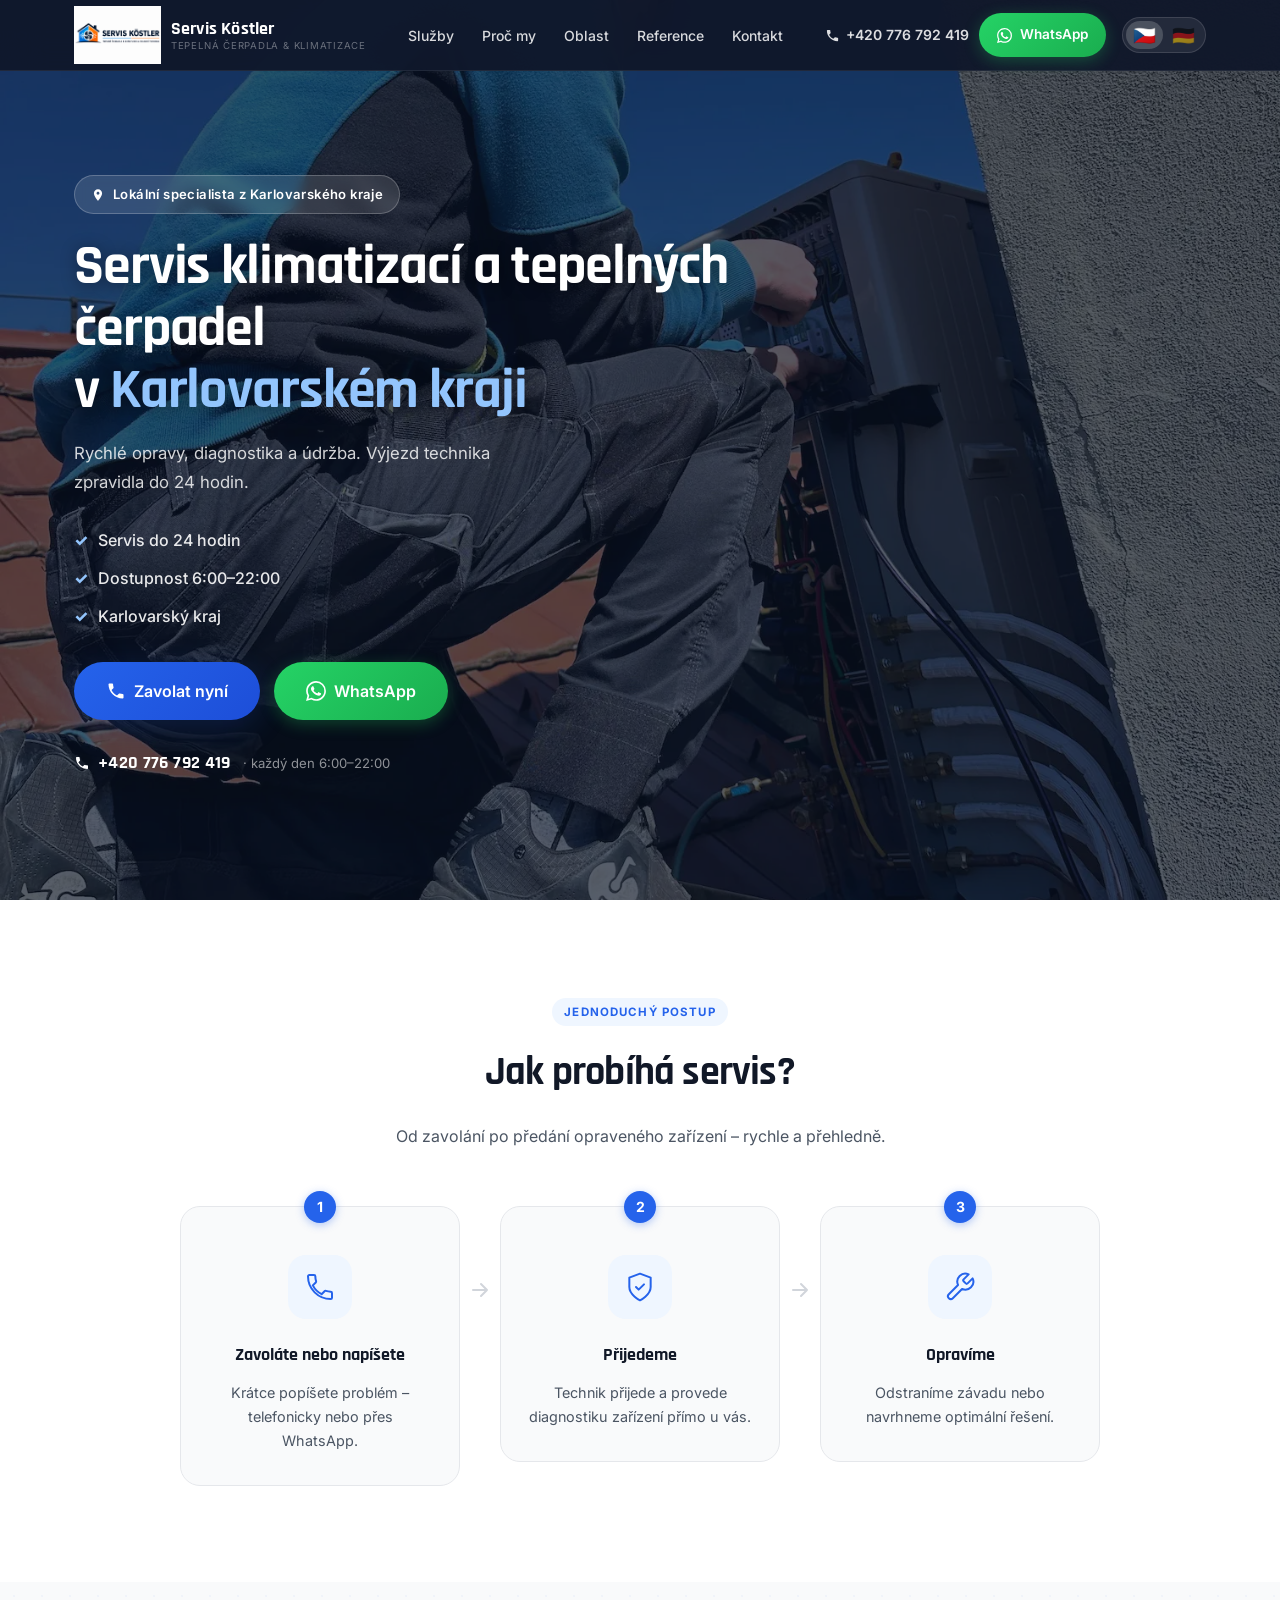
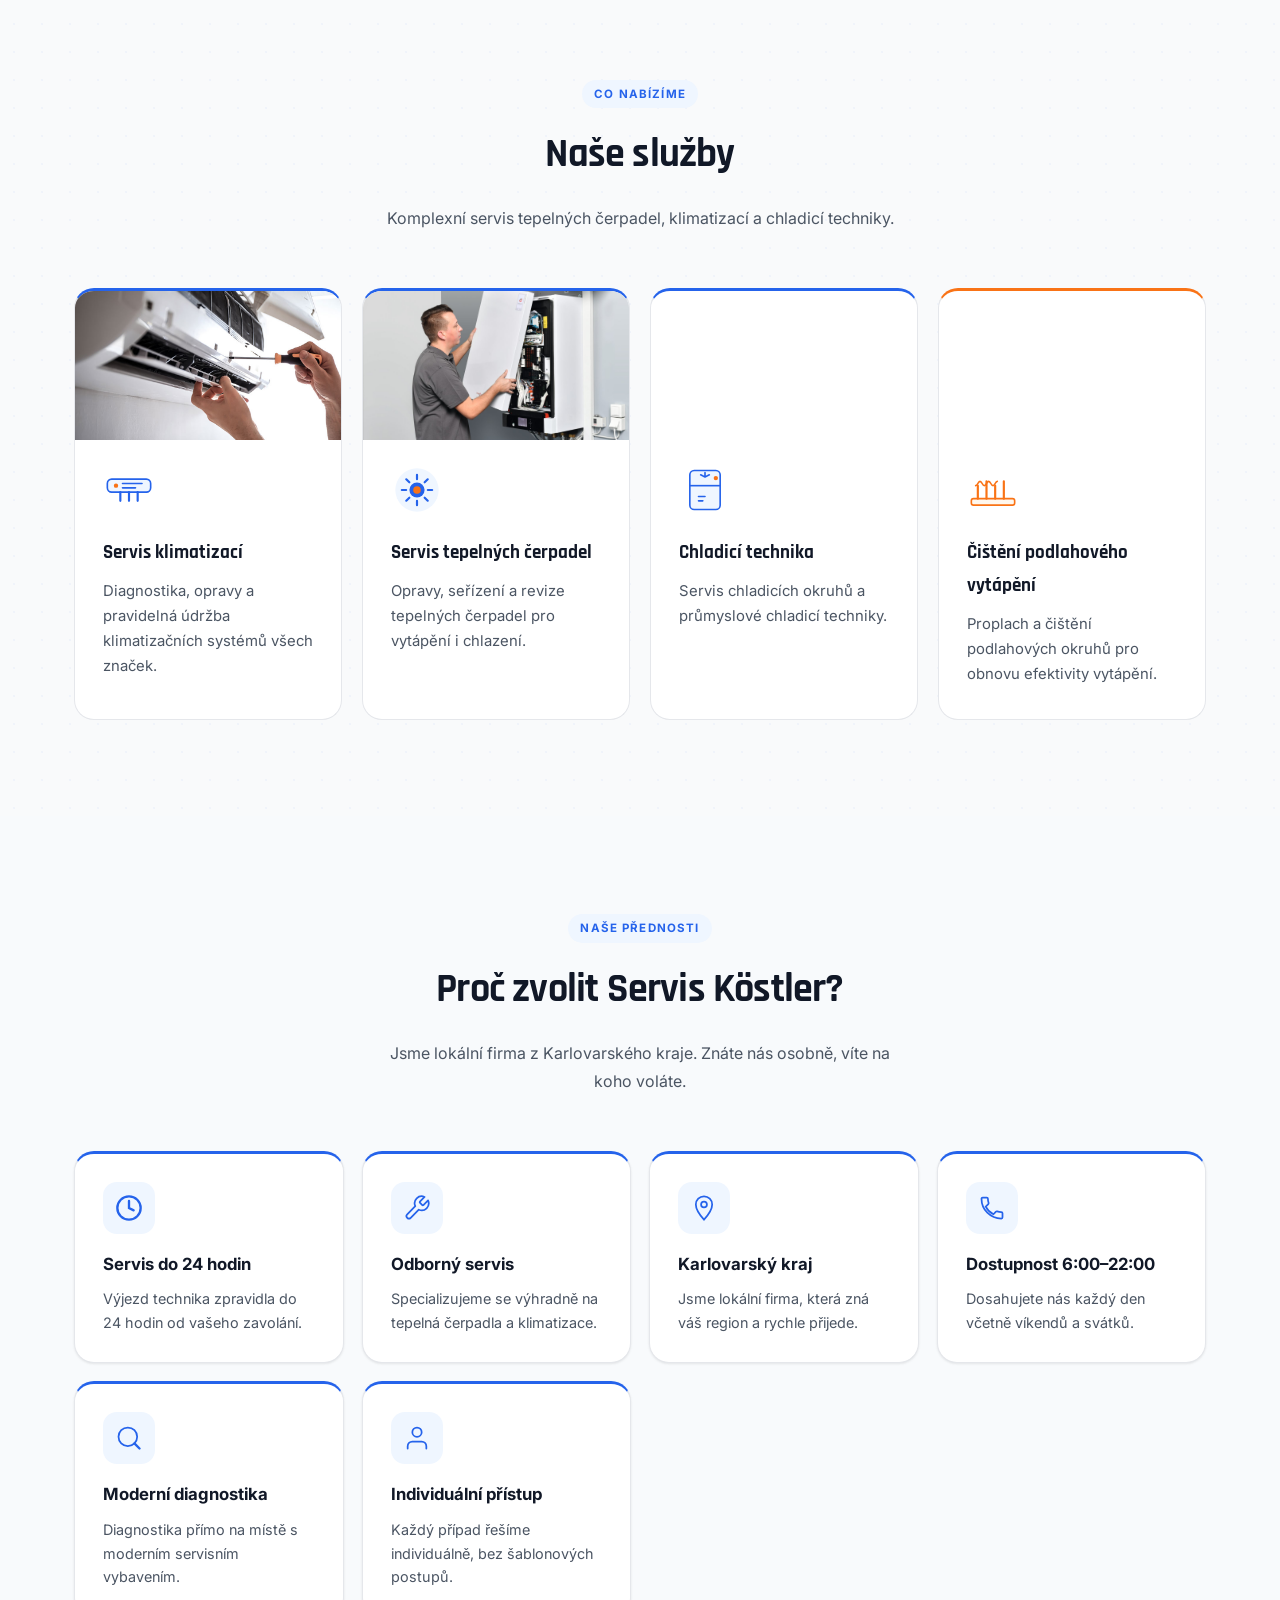
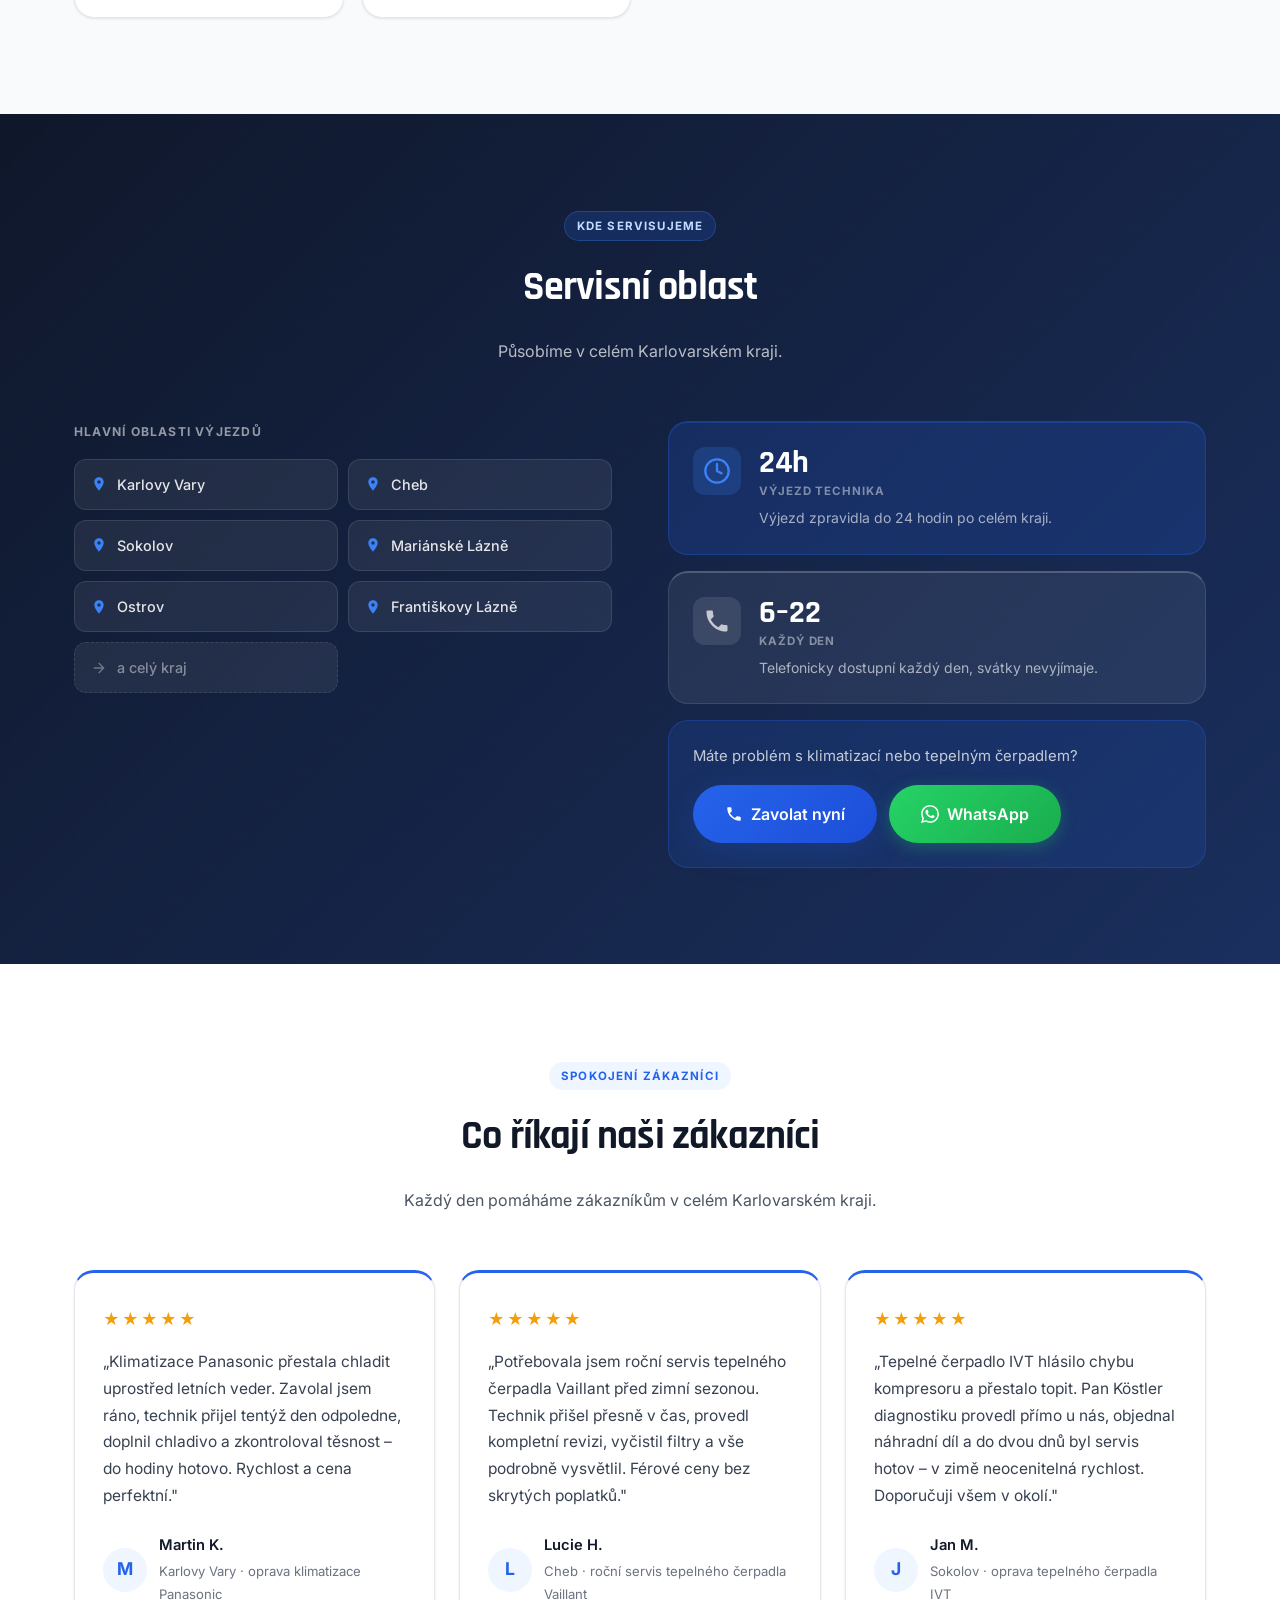
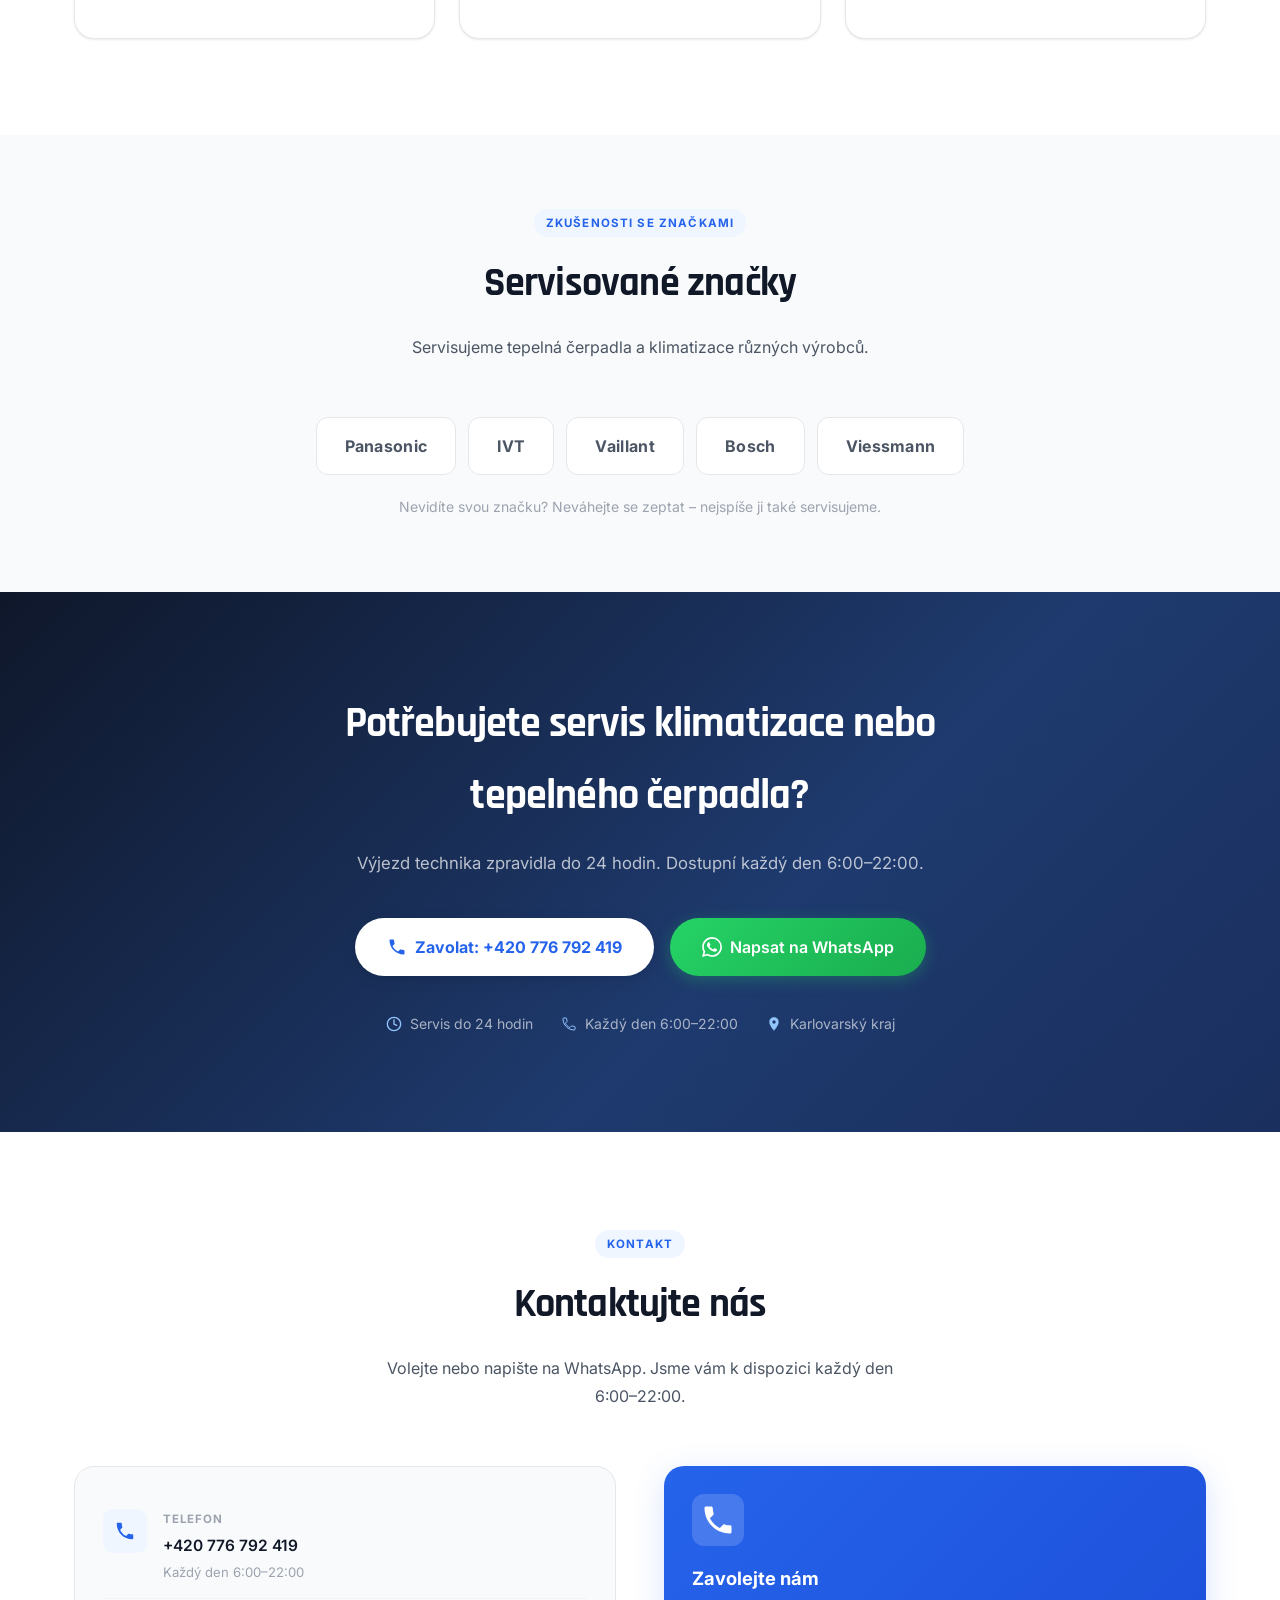
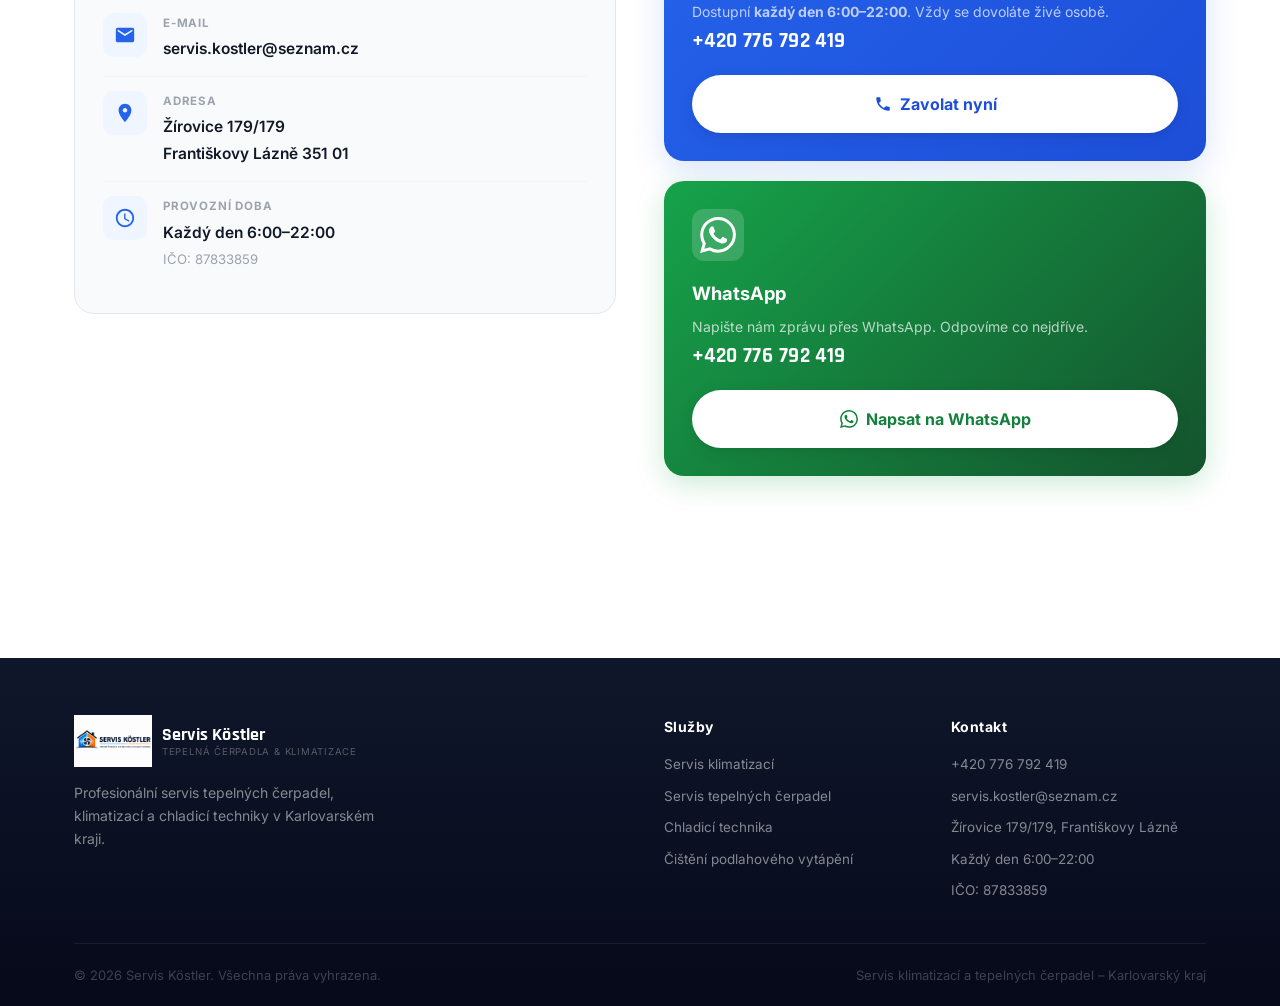
==== commit 8da57b2f: "merge: sloučení s main, zachování oprav jazykového přepínače https://claude.ai/code/session_01NTN1zV" ====
--- a/index.html
+++ b/index.html
@@ -6,7 +6,7 @@
   <meta http-equiv="X-UA-Compatible" content="IE=edge">
 
   <title>Servis Köstler – Servis klimatizací Karlovy Vary | Tepelná čerpadla Karlovarský kraj</title>
-  <meta name="description" content="Servis klimatizací a tepelných čerpadel v Karlovarském kraji. Oprava klimatizace Karlovy Vary, Cheb, Sokolov. Výjezd do 24 hodin. Volejte 6:00–22:00. +420 776 792 419">
+  <meta name="description" content="Servis klimatizací a tepelných čerpadel v Karlovarském kraji. Karlovy Vary, Cheb, Sokolov. Výjezd do 24 hodin. Každý den 6:00–22:00. +420 776 792 419">
   <meta name="keywords" content="servis klimatizací Karlovy Vary, oprava klimatizace Karlovy Vary, servis tepelných čerpadel Karlovarský kraj, servis klimatizace Cheb, servis klimatizace Sokolov, čištění podlahového vytápění, proplach podlahového vytápění">
   <meta name="author" content="Servis Köstler">
   <meta name="robots" content="index, follow">
@@ -26,6 +26,7 @@
   <meta name="twitter:card" content="summary_large_image">
   <meta name="twitter:title" content="Servis Köstler – Klimatizace Karlovy Vary">
   <meta name="twitter:description" content="Servis klimatizací a tepelných čerpadel v Karlovarském kraji. Výjezd do 24 hodin.">
+  <meta name="twitter:image" content="https://www.serviskostler.cz/images/og-image.jpg">
 
   <script type="application/ld+json">
   {
@@ -56,6 +57,8 @@
   }
   </script>
 
+  <link rel="preload" as="image" href="images/loading-bg.webp" fetchpriority="high">
+
   <link rel="preconnect" href="https://fonts.googleapis.com">
   <link rel="preconnect" href="https://fonts.gstatic.com" crossorigin>
   <link href="https://fonts.googleapis.com/css2?family=Inter:wght@400;500;600;700;800&family=Rajdhani:wght@600;700&display=swap" rel="stylesheet">
@@ -78,21 +81,21 @@
   <header class="site-header" id="siteHeader">
     <div class="container header-inner">
 
-      <a href="#uvod" class="logo" aria-label="Servis Köstler – domovská stránka">
+      <a href="#uvod" class="logo" data-i18n-aria="logo.aria" aria-label="Servis Köstler – domovská stránka">
         <img src="images/logo.png" class="logo-img" alt="Servis Köstler">
         <div class="logo-text">
           <span class="logo-name">Servis Köstler</span>
-          <span class="logo-tagline">Tepelná čerpadla &amp; klimatizace</span>
+          <span class="logo-tagline" data-i18n="logo.tagline">Tepelná čerpadla &amp; klimatizace</span>
         </div>
       </a>
 
-      <nav class="main-nav" aria-label="Hlavní navigace">
+      <nav class="main-nav" data-i18n-aria="nav.aria" aria-label="Hlavní navigace">
         <ul>
-          <li><a href="#sluzby">Služby</a></li>
-          <li><a href="#proc-my">Proč my</a></li>
-          <li><a href="#servisni-oblast">Oblast</a></li>
-          <li><a href="#reference">Reference</a></li>
-          <li><a href="#kontakt">Kontakt</a></li>
+          <li><a href="#sluzby" data-i18n="nav.services">Služby</a></li>
+          <li><a href="#proc-my" data-i18n="nav.why">Proč my</a></li>
+          <li><a href="#servisni-oblast" data-i18n="nav.area">Oblast</a></li>
+          <li><a href="#reference" data-i18n="nav.testimonials">Reference</a></li>
+          <li><a href="#kontakt" data-i18n="nav.contact">Kontakt</a></li>
         </ul>
       </nav>
 
@@ -123,23 +126,23 @@
     </div>
 
     <div class="mobile-menu" id="mobileMenu" aria-hidden="true">
-      <nav aria-label="Mobilní navigace">
+      <nav data-i18n-aria="mobile.nav.aria" aria-label="Mobilní navigace">
         <ul>
-          <li><a href="#sluzby" class="mobile-nav-link">Služby</a></li>
-          <li><a href="#proc-my" class="mobile-nav-link">Proč my</a></li>
-          <li><a href="#servisni-oblast" class="mobile-nav-link">Servisní oblast</a></li>
-          <li><a href="#reference" class="mobile-nav-link">Reference</a></li>
-          <li><a href="#kontakt" class="mobile-nav-link">Kontakt</a></li>
+          <li><a href="#sluzby" class="mobile-nav-link" data-i18n="nav.services">Služby</a></li>
+          <li><a href="#proc-my" class="mobile-nav-link" data-i18n="nav.why">Proč my</a></li>
+          <li><a href="#servisni-oblast" class="mobile-nav-link" data-i18n="mobile.nav.area">Servisní oblast</a></li>
+          <li><a href="#reference" class="mobile-nav-link" data-i18n="nav.testimonials">Reference</a></li>
+          <li><a href="#kontakt" class="mobile-nav-link" data-i18n="nav.contact">Kontakt</a></li>
         </ul>
       </nav>
       <div class="mobile-menu-cta">
         <a href="tel:+420776792419" class="btn btn-primary btn-block">
           <svg width="18" height="18" viewBox="0 0 24 24" fill="none" aria-hidden="true"><path d="M6.62 10.79c1.44 2.83 3.76 5.14 6.59 6.59l2.2-2.2c.27-.27.67-.36 1.02-.24 1.12.37 2.33.57 3.57.57.55 0 1 .45 1 1V20c0 .55-.45 1-1 1-9.39 0-17-7.61-17-17 0-.55.45-1 1-1h3.5c.55 0 1 .45 1 1 0 1.25.2 2.45.57 3.57.11.35.03.74-.25 1.02l-2.2 2.2z" fill="currentColor"/></svg>
-          Zavolat nyní
+          <span data-i18n="mobile.cta.call">Zavolat nyní</span>
         </a>
         <a href="https://wa.me/420776792419" target="_blank" rel="noopener noreferrer" class="btn btn-whatsapp btn-block">
           <svg width="18" height="18" viewBox="0 0 24 24" fill="none" aria-hidden="true"><path d="M17.472 14.382c-.297-.149-1.758-.867-2.03-.967-.273-.099-.471-.148-.67.15-.197.297-.767.966-.94 1.164-.173.199-.347.223-.644.075-.297-.15-1.255-.463-2.39-1.475-.883-.788-1.48-1.761-1.653-2.059-.173-.297-.018-.458.13-.606.134-.133.298-.347.446-.52.149-.174.198-.298.298-.497.099-.198.05-.371-.025-.52-.075-.149-.669-1.612-.916-2.207-.242-.579-.487-.5-.669-.51-.173-.008-.371-.01-.57-.01-.198 0-.52.074-.792.372-.272.297-1.04 1.016-1.04 2.479 0 1.462 1.065 2.875 1.213 3.074.149.198 2.096 3.2 5.077 4.487.709.306 1.262.489 1.694.625.712.227 1.36.195 1.871.118.571-.085 1.758-.719 2.006-1.413.248-.694.248-1.289.173-1.413-.074-.124-.272-.198-.57-.347m-5.421 7.403h-.004a9.87 9.87 0 01-5.031-1.378l-.361-.214-3.741.982.998-3.648-.235-.374a9.86 9.86 0 01-1.51-5.26c.001-5.45 4.436-9.884 9.888-9.884 2.64 0 5.122 1.03 6.988 2.898a9.825 9.825 0 012.893 6.994c-.003 5.45-4.437 9.884-9.885 9.884m8.413-18.297A11.815 11.815 0 0012.05 0C5.495 0 .16 5.335.157 11.892c0 2.096.547 4.142 1.588 5.945L.057 24l6.305-1.654a11.882 11.882 0 005.683 1.448h.005c6.554 0 11.89-5.335 11.893-11.893a11.821 11.821 0 00-3.48-8.413Z" fill="currentColor"/></svg>
-          Napsat na WhatsApp
+          <span data-i18n="mobile.cta.wa">Napsat na WhatsApp</span>
         </a>
       </div>
     </div>
@@ -147,7 +150,7 @@
 
   <main>
 
-    <!-- OZNAMOVACÍ BANNER – zobrazuje se automaticky, pokud je NOTICE.enabled = true v js/main.js -->
+    <!-- OZNAMOVACÍ BANNER -->
     <div id="noticeBanner" class="notice-banner" hidden>
       <div class="container">
         <div class="notice-banner-inner">
@@ -166,28 +169,28 @@
           <div class="hero-text">
             <div class="hero-badge">
               <svg width="14" height="14" viewBox="0 0 24 24" fill="none" aria-hidden="true"><path d="M12 2C8.13 2 5 5.13 5 9c0 5.25 7 13 7 13s7-7.75 7-13c0-3.87-3.13-7-7-7zm0 9.5c-1.38 0-2.5-1.12-2.5-2.5s1.12-2.5 2.5-2.5 2.5 1.12 2.5 2.5-1.12 2.5-2.5 2.5z" fill="currentColor"/></svg>
-              Lokální specialista z Karlovarského kraje
-            </div>
-            <h1 class="hero-title">
+              <span data-i18n="hero.badge">Lokální specialista z Karlovarského kraje</span>
+            </div>
+            <h1 class="hero-title" data-i18n-html="hero.title">
               Servis klimatizací a tepelných čerpadel<br>
               v <span class="highlight">Karlovarském kraji</span>
             </h1>
-            <p class="hero-subtitle">
+            <p class="hero-subtitle" data-i18n="hero.subtitle">
               Rychlé opravy, diagnostika a údržba. Výjezd technika zpravidla do 24 hodin.
             </p>
             <ul class="hero-benefits" aria-label="Klíčové výhody">
-              <li>Servis do 24 hodin</li>
-              <li>Dostupnost 6:00–22:00</li>
-              <li>Karlovarský kraj</li>
+              <li data-i18n="hero.benefit1">Servis do 24 hodin</li>
+              <li data-i18n="hero.benefit2">Dostupnost 6:00–22:00</li>
+              <li data-i18n="hero.benefit3">Karlovarský kraj</li>
             </ul>
             <div class="hero-cta">
               <a href="tel:+420776792419" class="btn btn-primary btn-lg">
                 <svg width="20" height="20" viewBox="0 0 24 24" fill="none" aria-hidden="true"><path d="M6.62 10.79c1.44 2.83 3.76 5.14 6.59 6.59l2.2-2.2c.27-.27.67-.36 1.02-.24 1.12.37 2.33.57 3.57.57.55 0 1 .45 1 1V20c0 .55-.45 1-1 1-9.39 0-17-7.61-17-17 0-.55.45-1 1-1h3.5c.55 0 1 .45 1 1 0 1.25.2 2.45.57 3.57.11.35.03.74-.25 1.02l-2.2 2.2z" fill="currentColor"/></svg>
-                Zavolat nyní
+                <span data-i18n="hero.btn.call">Zavolat nyní</span>
               </a>
               <a href="https://wa.me/420776792419" target="_blank" rel="noopener noreferrer" class="btn btn-whatsapp btn-lg">
                 <svg width="20" height="20" viewBox="0 0 24 24" fill="none" aria-hidden="true"><path d="M17.472 14.382c-.297-.149-1.758-.867-2.03-.967-.273-.099-.471-.148-.67.15-.197.297-.767.966-.94 1.164-.173.199-.347.223-.644.075-.297-.15-1.255-.463-2.39-1.475-.883-.788-1.48-1.761-1.653-2.059-.173-.297-.018-.458.13-.606.134-.133.298-.347.446-.52.149-.174.198-.298.298-.497.099-.198.05-.371-.025-.52-.075-.149-.669-1.612-.916-2.207-.242-.579-.487-.5-.669-.51-.173-.008-.371-.01-.57-.01-.198 0-.52.074-.792.372-.272.297-1.04 1.016-1.04 2.479 0 1.462 1.065 2.875 1.213 3.074.149.198 2.096 3.2 5.077 4.487.709.306 1.262.489 1.694.625.712.227 1.36.195 1.871.118.571-.085 1.758-.719 2.006-1.413.248-.694.248-1.289.173-1.413-.074-.124-.272-.198-.57-.347m-5.421 7.403h-.004a9.87 9.87 0 01-5.031-1.378l-.361-.214-3.741.982.998-3.648-.235-.374a9.86 9.86 0 01-1.51-5.26c.001-5.45 4.436-9.884 9.888-9.884 2.64 0 5.122 1.03 6.988 2.898a9.825 9.825 0 012.893 6.994c-.003 5.45-4.437 9.884-9.885 9.884m8.413-18.297A11.815 11.815 0 0012.05 0C5.495 0 .16 5.335.157 11.892c0 2.096.547 4.142 1.588 5.945L.057 24l6.305-1.654a11.882 11.882 0 005.683 1.448h.005c6.554 0 11.89-5.335 11.893-11.893a11.821 11.821 0 00-3.48-8.413Z" fill="currentColor"/></svg>
-                WhatsApp
+                <span data-i18n="hero.btn.wa">WhatsApp</span>
               </a>
             </div>
             <div class="hero-contact-line">
@@ -195,12 +198,11 @@
                 <svg width="16" height="16" viewBox="0 0 24 24" fill="none" aria-hidden="true"><path d="M6.62 10.79c1.44 2.83 3.76 5.14 6.59 6.59l2.2-2.2c.27-.27.67-.36 1.02-.24 1.12.37 2.33.57 3.57.57.55 0 1 .45 1 1V20c0 .55-.45 1-1 1-9.39 0-17-7.61-17-17 0-.55.45-1 1-1h3.5c.55 0 1 .45 1 1 0 1.25.2 2.45.57 3.57.11.35.03.74-.25 1.02l-2.2 2.2z" fill="currentColor"/></svg>
                 +420 776 792 419
               </a>
-              <span class="hero-availability">· každý den 6:00–22:00</span>
+              <span class="hero-availability" data-i18n="hero.avail">· každý den 6:00–22:00</span>
             </div>
           </div>
           <div class="hero-visual" aria-hidden="true">
-            <!-- HLAVNÍ FOTO: pro výměnu změňte src níže (doporučená velikost: 600×450 px) -->
-            <img src="images/hero.jpg" alt="Servis klimatizace a tepelného čerpadla" class="hero-img" width="600" height="450" loading="eager" onerror="this.style.display='none';this.nextElementSibling.style.display='flex'">
+            <img src="images/hero.jpg" alt="Servis klimatizace a tepelného čerpadla" class="hero-img" width="600" height="450" loading="eager" fetchpriority="high" onerror="this.style.display='none';this.nextElementSibling.style.display='flex'">
             <div class="hero-img-placeholder" style="display:none">
               <svg width="80" height="80" viewBox="0 0 24 24" fill="none"><path d="M12 2v20M2 12h20" stroke="#93C5FD" stroke-width="1.5" stroke-linecap="round"/><circle cx="12" cy="12" r="3" fill="#BFDBFE"/></svg>
             </div>
@@ -215,9 +217,9 @@
     <section class="how-it-works" id="jak-to-funguje">
       <div class="container">
         <div class="section-header">
-          <div class="section-label">Jednoduchý postup</div>
-          <h2>Jak probíhá servis?</h2>
-          <p>Od zavolání po předání opraveného zařízení – rychle a přehledně.</p>
+          <div class="section-label" data-i18n="hiw.label">Jednoduchý postup</div>
+          <h2 data-i18n="hiw.title">Jak probíhá servis?</h2>
+          <p data-i18n="hiw.subtitle">Od zavolání po předání opraveného zařízení – rychle a přehledně.</p>
         </div>
         <div class="hiw-grid">
           <div class="hiw-step">
@@ -225,8 +227,8 @@
             <div class="hiw-icon" aria-hidden="true">
               <svg width="32" height="32" viewBox="0 0 24 24" fill="none"><path d="M6.62 10.79c1.44 2.83 3.76 5.14 6.59 6.59l2.2-2.2c.27-.27.67-.36 1.02-.24 1.12.37 2.33.57 3.57.57.55 0 1 .45 1 1V20c0 .55-.45 1-1 1-9.39 0-17-7.61-17-17 0-.55.45-1 1-1h3.5c.55 0 1 .45 1 1 0 1.25.2 2.45.57 3.57.11.35.03.74-.25 1.02l-2.2 2.2z" stroke="currentColor" stroke-width="1.5" fill="none"/></svg>
             </div>
-            <h3>Zavoláte nebo napíšete</h3>
-            <p>Krátce popíšete problém – telefonicky nebo přes WhatsApp.</p>
+            <h3 data-i18n="hiw.s1.title">Zavoláte nebo napíšete</h3>
+            <p data-i18n="hiw.s1.text">Krátce popíšete problém – telefonicky nebo přes WhatsApp.</p>
           </div>
           <div class="hiw-arrow" aria-hidden="true">
             <svg width="24" height="24" viewBox="0 0 24 24" fill="none"><path d="M5 12h14M13 6l6 6-6 6" stroke="currentColor" stroke-width="2" stroke-linecap="round" stroke-linejoin="round"/></svg>
@@ -236,8 +238,8 @@
             <div class="hiw-icon" aria-hidden="true">
               <svg width="32" height="32" viewBox="0 0 24 24" fill="none"><path d="M12 22s8-4 8-10V5l-8-3-8 3v7c0 6 8 10 8 10z" stroke="currentColor" stroke-width="1.5" stroke-linejoin="round" fill="none"/><path d="M9 12l2 2 4-4" stroke="currentColor" stroke-width="1.5" stroke-linecap="round" stroke-linejoin="round"/></svg>
             </div>
-            <h3>Přijedeme</h3>
-            <p>Technik přijede a provede diagnostiku zařízení přímo u vás.</p>
+            <h3 data-i18n="hiw.s2.title">Přijedeme</h3>
+            <p data-i18n="hiw.s2.text">Technik přijede a provede diagnostiku zařízení přímo u vás.</p>
           </div>
           <div class="hiw-arrow" aria-hidden="true">
             <svg width="24" height="24" viewBox="0 0 24 24" fill="none"><path d="M5 12h14M13 6l6 6-6 6" stroke="currentColor" stroke-width="2" stroke-linecap="round" stroke-linejoin="round"/></svg>
@@ -247,8 +249,8 @@
             <div class="hiw-icon" aria-hidden="true">
               <svg width="32" height="32" viewBox="0 0 24 24" fill="none"><path d="M14.7 6.3a1 1 0 000 1.4l1.6 1.6a1 1 0 001.4 0l3.77-3.77a6 6 0 01-7.94 7.94l-6.91 6.91a2.12 2.12 0 01-3-3l6.91-6.91a6 6 0 017.94-7.94l-3.76 3.76z" stroke="currentColor" stroke-width="1.5" stroke-linecap="round" stroke-linejoin="round" fill="none"/></svg>
             </div>
-            <h3>Opravíme</h3>
-            <p>Odstraníme závadu nebo navrhneme optimální řešení.</p>
+            <h3 data-i18n="hiw.s3.title">Opravíme</h3>
+            <p data-i18n="hiw.s3.text">Odstraníme závadu nebo navrhneme optimální řešení.</p>
           </div>
         </div>
       </div>
@@ -260,16 +262,15 @@
     <section class="services" id="sluzby" aria-labelledby="sluzby-heading">
       <div class="container">
         <div class="section-header">
-          <div class="section-label">Co nabízíme</div>
-          <h2 id="sluzby-heading">Naše služby</h2>
-          <p>Komplexní servis tepelných čerpadel, klimatizací a chladicí techniky.</p>
+          <div class="section-label" data-i18n="svc.label">Co nabízíme</div>
+          <h2 id="sluzby-heading" data-i18n="svc.title">Naše služby</h2>
+          <p data-i18n="svc.subtitle">Komplexní servis tepelných čerpadel, klimatizací a chladicí techniky.</p>
         </div>
         <div class="services-grid">
 
           <article class="service-card" aria-labelledby="klima-heading">
             <div class="service-card-img-wrap">
-              <!-- FOTO: Nahraďte src vlastní fotografií klimatizace (doporučená velikost: 480×270 px) -->
-              <img src="images/service-klimatizace.jpg" alt="Servis klimatizace" class="service-card-img" loading="lazy" onerror="this.style.display='none';this.nextElementSibling.style.display='flex'">
+              <img src="images/service-klimatizace.jpg" data-i18n-alt="s1.alt" alt="Servis klimatizace – diagnostika a oprava" class="service-card-img" loading="lazy" decoding="async" onerror="this.style.display='none';this.nextElementSibling.style.display='flex'">
               <div class="service-card-img-ph" aria-hidden="true">
                 <svg width="52" height="52" viewBox="0 0 64 64" fill="none">
                   <rect x="8" y="18" width="48" height="20" rx="5" stroke="currentColor" stroke-width="2" fill="none"/>
@@ -289,15 +290,14 @@
                   <path d="M18 18h18M18 22h12" stroke="#2563EB" stroke-width="1.5" stroke-linecap="round"/>
                 </svg>
               </div>
-              <h3 id="klima-heading">Servis klimatizací</h3>
-              <p>Diagnostika, opravy a pravidelná údržba klimatizačních systémů všech značek.</p>
+              <h3 id="klima-heading" data-i18n="s1.title">Servis klimatizací</h3>
+              <p data-i18n="s1.text">Diagnostika, opravy a pravidelná údržba klimatizačních systémů všech značek.</p>
             </div>
           </article>
 
           <article class="service-card" aria-labelledby="tc-heading">
             <div class="service-card-img-wrap">
-              <!-- FOTO: Nahraďte src vlastní fotografií tepelného čerpadla (doporučená velikost: 480×270 px) -->
-              <img src="images/service-tepelne-cerpadlo.jpg" alt="Servis tepelného čerpadla" class="service-card-img" loading="lazy" onerror="this.style.display='none';this.nextElementSibling.style.display='flex'">
+              <img src="images/service-tepelne-cerpadlo.jpg" data-i18n-alt="s2.alt" alt="Servis tepelného čerpadla – oprava a seřízení" class="service-card-img" loading="lazy" decoding="async" onerror="this.style.display='none';this.nextElementSibling.style.display='flex'">
               <div class="service-card-img-ph" aria-hidden="true">
                 <svg width="52" height="52" viewBox="0 0 64 64" fill="none">
                   <rect x="10" y="10" width="44" height="44" rx="7" stroke="currentColor" stroke-width="2" fill="none"/>
@@ -316,15 +316,14 @@
                   <circle cx="24" cy="24" r="3.5" fill="#F97316"/>
                 </svg>
               </div>
-              <h3 id="tc-heading">Servis tepelných čerpadel</h3>
-              <p>Opravy, seřízení a revize tepelných čerpadel pro vytápění i chlazení.</p>
+              <h3 id="tc-heading" data-i18n="s2.title">Servis tepelných čerpadel</h3>
+              <p data-i18n="s2.text">Opravy, seřízení a revize tepelných čerpadel pro vytápění i chlazení.</p>
             </div>
           </article>
 
           <article class="service-card" aria-labelledby="chlad-heading">
             <div class="service-card-img-wrap">
-              <!-- FOTO: Nahraďte src vlastní fotografií chladicí techniky (doporučená velikost: 480×270 px) -->
-              <img src="images/service-chlazeni.jpg" alt="Chladicí technika" class="service-card-img" loading="lazy" onerror="this.style.display='none';this.nextElementSibling.style.display='flex'">
+              <img src="images/service-chlazeni.jpg" data-i18n-alt="s3.alt" alt="Servis chladicí techniky a chladicích okruhů" class="service-card-img" loading="lazy" decoding="async" onerror="this.style.display='none';this.nextElementSibling.style.display='flex'">
               <div class="service-card-img-ph" aria-hidden="true">
                 <svg width="52" height="52" viewBox="0 0 64 64" fill="none">
                   <rect x="12" y="8" width="32" height="40" rx="5" stroke="currentColor" stroke-width="2" fill="none"/>
@@ -344,15 +343,14 @@
                   <path d="M24 8v4M20 10l4 2 4-2" stroke="#2563EB" stroke-width="1.5" stroke-linecap="round" stroke-linejoin="round"/>
                 </svg>
               </div>
-              <h3 id="chlad-heading">Chladicí technika</h3>
-              <p>Servis chladicích okruhů a průmyslové chladicí techniky.</p>
+              <h3 id="chlad-heading" data-i18n="s3.title">Chladicí technika</h3>
+              <p data-i18n="s3.text">Servis chladicích okruhů a průmyslové chladicí techniky.</p>
             </div>
           </article>
 
           <article class="service-card service-card--highlight" aria-labelledby="pod-heading">
             <div class="service-card-img-wrap">
-              <!-- FOTO: Nahraďte src vlastní fotografií podlahového vytápění (doporučená velikost: 480×270 px) -->
-              <img src="images/service-podlahove-vytapeni.jpg" alt="Čištění podlahového vytápění" class="service-card-img" loading="lazy" onerror="this.style.display='none';this.nextElementSibling.style.display='flex'">
+              <img src="images/service-podlahove-vytapeni.jpg" data-i18n-alt="s4.alt" alt="Čištění a proplach podlahového vytápění" class="service-card-img" loading="lazy" decoding="async" onerror="this.style.display='none';this.nextElementSibling.style.display='flex'">
               <div class="service-card-img-ph" aria-hidden="true">
                 <svg width="52" height="52" viewBox="0 0 64 64" fill="none">
                   <rect x="4" y="48" width="56" height="8" rx="3" fill="none" stroke="currentColor" stroke-width="2"/>
@@ -370,8 +368,8 @@
                   <path d="M8 20c2 0 2-4 4-4s2 4 4 4 2-4 4-4 2 4 4 4 2-4 4-4" stroke="#F97316" stroke-width="1.5" stroke-linecap="round"/>
                 </svg>
               </div>
-              <h3 id="pod-heading">Čištění podlahového vytápění</h3>
-              <p>Proplach a čištění podlahových okruhů pro obnovu efektivity vytápění.</p>
+              <h3 id="pod-heading" data-i18n="s4.title">Čištění podlahového vytápění</h3>
+              <p data-i18n="s4.text">Proplach a čištění podlahových okruhů pro obnovu efektivity vytápění.</p>
             </div>
           </article>
 
@@ -385,52 +383,52 @@
     <section class="why-us" id="proc-my" aria-labelledby="why-heading">
       <div class="container">
         <div class="section-header">
-          <div class="section-label">Naše přednosti</div>
-          <h2 id="why-heading">Proč zvolit Servis Köstler?</h2>
-          <p>Jsme lokální firma z Karlovarského kraje. Znáte nás osobně, víte na koho voláte.</p>
+          <div class="section-label" data-i18n="why.label">Naše přednosti</div>
+          <h2 id="why-heading" data-i18n="why.title">Proč zvolit Servis Köstler?</h2>
+          <p data-i18n="why.subtitle">Jsme lokální firma z Karlovarského kraje. Znáte nás osobně, víte na koho voláte.</p>
         </div>
         <div class="why-grid">
           <div class="why-card">
             <div class="why-icon" aria-hidden="true">
               <svg width="28" height="28" viewBox="0 0 24 24" fill="none"><circle cx="12" cy="12" r="10" stroke="currentColor" stroke-width="2"/><path d="M12 6v6l4 2" stroke="currentColor" stroke-width="2" stroke-linecap="round"/></svg>
             </div>
-            <h3>Servis do 24 hodin</h3>
-            <p>Výjezd technika zpravidla do 24 hodin od vašeho zavolání.</p>
+            <h3 data-i18n="why1.title">Servis do 24 hodin</h3>
+            <p data-i18n="why1.text">Výjezd technika zpravidla do 24 hodin od vašeho zavolání.</p>
           </div>
           <div class="why-card">
             <div class="why-icon" aria-hidden="true">
               <svg width="28" height="28" viewBox="0 0 24 24" fill="none"><path d="M14.7 6.3a1 1 0 000 1.4l1.6 1.6a1 1 0 001.4 0l3.77-3.77a6 6 0 01-7.94 7.94l-6.91 6.91a2.12 2.12 0 01-3-3l6.91-6.91a6 6 0 017.94-7.94l-3.76 3.76z" stroke="currentColor" stroke-width="1.5" stroke-linecap="round" stroke-linejoin="round"/></svg>
             </div>
-            <h3>Odborný servis</h3>
-            <p>Specializujeme se výhradně na tepelná čerpadla a klimatizace.</p>
+            <h3 data-i18n="why2.title">Odborný servis</h3>
+            <p data-i18n="why2.text">Specializujeme se výhradně na tepelná čerpadla a klimatizace.</p>
           </div>
           <div class="why-card">
             <div class="why-icon" aria-hidden="true">
               <svg width="28" height="28" viewBox="0 0 24 24" fill="none"><path d="M12 2C8.13 2 5 5.13 5 9c0 5.25 7 13 7 13s7-7.75 7-13c0-3.87-3.13-7-7-7zm0 9.5c-1.38 0-2.5-1.12-2.5-2.5s1.12-2.5 2.5-2.5 2.5 1.12 2.5 2.5-1.12 2.5-2.5 2.5z" stroke="currentColor" stroke-width="1.5" fill="none"/></svg>
             </div>
-            <h3>Karlovarský kraj</h3>
-            <p>Jsme lokální firma, která zná váš region a rychle přijede.</p>
+            <h3 data-i18n="why3.title">Karlovarský kraj</h3>
+            <p data-i18n="why3.text">Jsme lokální firma, která zná váš region a rychle přijede.</p>
           </div>
           <div class="why-card">
             <div class="why-icon" aria-hidden="true">
               <svg width="28" height="28" viewBox="0 0 24 24" fill="none"><path d="M6.62 10.79c1.44 2.83 3.76 5.14 6.59 6.59l2.2-2.2c.27-.27.67-.36 1.02-.24 1.12.37 2.33.57 3.57.57.55 0 1 .45 1 1V20c0 .55-.45 1-1 1-9.39 0-17-7.61-17-17 0-.55.45-1 1-1h3.5c.55 0 1 .45 1 1 0 1.25.2 2.45.57 3.57.11.35.03.74-.25 1.02l-2.2 2.2z" stroke="currentColor" stroke-width="1.5" fill="none"/></svg>
             </div>
-            <h3>Dostupnost 6:00–22:00</h3>
-            <p>Dosahujete nás každý den včetně víkendů a svátků.</p>
+            <h3 data-i18n="why4.title">Dostupnost 6:00–22:00</h3>
+            <p data-i18n="why4.text">Dosahujete nás každý den včetně víkendů a svátků.</p>
           </div>
           <div class="why-card">
             <div class="why-icon" aria-hidden="true">
               <svg width="28" height="28" viewBox="0 0 24 24" fill="none"><circle cx="11" cy="11" r="8" stroke="currentColor" stroke-width="1.5"/><path d="M21 21l-4.35-4.35" stroke="currentColor" stroke-width="2" stroke-linecap="round"/></svg>
             </div>
-            <h3>Moderní diagnostika</h3>
-            <p>Diagnostika přímo na místě s moderním servisním vybavením.</p>
+            <h3 data-i18n="why5.title">Moderní diagnostika</h3>
+            <p data-i18n="why5.text">Diagnostika přímo na místě s moderním servisním vybavením.</p>
           </div>
           <div class="why-card">
             <div class="why-icon" aria-hidden="true">
               <svg width="28" height="28" viewBox="0 0 24 24" fill="none"><path d="M20 21v-2a4 4 0 00-4-4H8a4 4 0 00-4 4v2" stroke="currentColor" stroke-width="1.5" stroke-linecap="round"/><circle cx="12" cy="7" r="4" stroke="currentColor" stroke-width="1.5"/></svg>
             </div>
-            <h3>Individuální přístup</h3>
-            <p>Každý případ řešíme individuálně, bez šablonových postupů.</p>
+            <h3 data-i18n="why6.title">Individuální přístup</h3>
+            <p data-i18n="why6.text">Každý případ řešíme individuálně, bez šablonových postupů.</p>
           </div>
         </div>
       </div>
@@ -442,21 +440,21 @@
     <section class="service-area" id="servisni-oblast" aria-labelledby="area-heading">
       <div class="container">
         <div class="section-header section-header--light">
-          <div class="section-label section-label--light">Kde servisujeme</div>
-          <h2 id="area-heading">Servisní oblast</h2>
-          <p>Působíme v celém Karlovarském kraji.</p>
+          <div class="section-label section-label--light" data-i18n="area.label">Kde servisujeme</div>
+          <h2 id="area-heading" data-i18n="area.title">Servisní oblast</h2>
+          <p data-i18n="area.subtitle">Působíme v celém Karlovarském kraji.</p>
         </div>
         <div class="area-inner">
           <div class="area-cities">
-            <h3 class="area-cities-title">Hlavní oblasti výjezdů</h3>
+            <h3 class="area-cities-title" data-i18n="area.cities.h">Hlavní oblasti výjezdů</h3>
             <div class="cities-grid">
-              <div class="city-card"><svg width="16" height="16" viewBox="0 0 24 24" fill="none" aria-hidden="true"><path d="M12 2C8.13 2 5 5.13 5 9c0 5.25 7 13 7 13s7-7.75 7-13c0-3.87-3.13-7-7-7zm0 9.5c-1.38 0-2.5-1.12-2.5-2.5s1.12-2.5 2.5-2.5 2.5 1.12 2.5 2.5-1.12 2.5-2.5 2.5z" fill="currentColor"/></svg><span>Karlovy Vary</span></div>
-              <div class="city-card"><svg width="16" height="16" viewBox="0 0 24 24" fill="none" aria-hidden="true"><path d="M12 2C8.13 2 5 5.13 5 9c0 5.25 7 13 7 13s7-7.75 7-13c0-3.87-3.13-7-7-7zm0 9.5c-1.38 0-2.5-1.12-2.5-2.5s1.12-2.5 2.5-2.5 2.5 1.12 2.5 2.5-1.12 2.5-2.5 2.5z" fill="currentColor"/></svg><span>Cheb</span></div>
-              <div class="city-card"><svg width="16" height="16" viewBox="0 0 24 24" fill="none" aria-hidden="true"><path d="M12 2C8.13 2 5 5.13 5 9c0 5.25 7 13 7 13s7-7.75 7-13c0-3.87-3.13-7-7-7zm0 9.5c-1.38 0-2.5-1.12-2.5-2.5s1.12-2.5 2.5-2.5 2.5 1.12 2.5 2.5-1.12 2.5-2.5 2.5z" fill="currentColor"/></svg><span>Sokolov</span></div>
-              <div class="city-card"><svg width="16" height="16" viewBox="0 0 24 24" fill="none" aria-hidden="true"><path d="M12 2C8.13 2 5 5.13 5 9c0 5.25 7 13 7 13s7-7.75 7-13c0-3.87-3.13-7-7-7zm0 9.5c-1.38 0-2.5-1.12-2.5-2.5s1.12-2.5 2.5-2.5 2.5 1.12 2.5 2.5-1.12 2.5-2.5 2.5z" fill="currentColor"/></svg><span>Mariánské Lázně</span></div>
-              <div class="city-card"><svg width="16" height="16" viewBox="0 0 24 24" fill="none" aria-hidden="true"><path d="M12 2C8.13 2 5 5.13 5 9c0 5.25 7 13 7 13s7-7.75 7-13c0-3.87-3.13-7-7-7zm0 9.5c-1.38 0-2.5-1.12-2.5-2.5s1.12-2.5 2.5-2.5 2.5 1.12 2.5 2.5-1.12 2.5-2.5 2.5z" fill="currentColor"/></svg><span>Ostrov</span></div>
-              <div class="city-card"><svg width="16" height="16" viewBox="0 0 24 24" fill="none" aria-hidden="true"><path d="M12 2C8.13 2 5 5.13 5 9c0 5.25 7 13 7 13s7-7.75 7-13c0-3.87-3.13-7-7-7zm0 9.5c-1.38 0-2.5-1.12-2.5-2.5s1.12-2.5 2.5-2.5 2.5 1.12 2.5 2.5-1.12 2.5-2.5 2.5z" fill="currentColor"/></svg><span>Františkovy Lázně</span></div>
-              <div class="city-card city-card--more"><svg width="16" height="16" viewBox="0 0 24 24" fill="none" aria-hidden="true"><path d="M5 12h14M12 5l7 7-7 7" stroke="currentColor" stroke-width="2" stroke-linecap="round" stroke-linejoin="round"/></svg><span>a celý kraj</span></div>
+              <div class="city-card"><svg width="16" height="16" viewBox="0 0 24 24" fill="none" aria-hidden="true"><path d="M12 2C8.13 2 5 5.13 5 9c0 5.25 7 13 7 13s7-7.75 7-13c0-3.87-3.13-7-7-7zm0 9.5c-1.38 0-2.5-1.12-2.5-2.5s1.12-2.5 2.5-2.5 2.5 1.12 2.5 2.5-1.12 2.5-2.5 2.5z" fill="currentColor"/></svg><span data-i18n="area.city1">Karlovy Vary</span></div>
+              <div class="city-card"><svg width="16" height="16" viewBox="0 0 24 24" fill="none" aria-hidden="true"><path d="M12 2C8.13 2 5 5.13 5 9c0 5.25 7 13 7 13s7-7.75 7-13c0-3.87-3.13-7-7-7zm0 9.5c-1.38 0-2.5-1.12-2.5-2.5s1.12-2.5 2.5-2.5 2.5 1.12 2.5 2.5-1.12 2.5-2.5 2.5z" fill="currentColor"/></svg><span data-i18n="area.city2">Cheb</span></div>
+              <div class="city-card"><svg width="16" height="16" viewBox="0 0 24 24" fill="none" aria-hidden="true"><path d="M12 2C8.13 2 5 5.13 5 9c0 5.25 7 13 7 13s7-7.75 7-13c0-3.87-3.13-7-7-7zm0 9.5c-1.38 0-2.5-1.12-2.5-2.5s1.12-2.5 2.5-2.5 2.5 1.12 2.5 2.5-1.12 2.5-2.5 2.5z" fill="currentColor"/></svg><span data-i18n="area.city3">Sokolov</span></div>
+              <div class="city-card"><svg width="16" height="16" viewBox="0 0 24 24" fill="none" aria-hidden="true"><path d="M12 2C8.13 2 5 5.13 5 9c0 5.25 7 13 7 13s7-7.75 7-13c0-3.87-3.13-7-7-7zm0 9.5c-1.38 0-2.5-1.12-2.5-2.5s1.12-2.5 2.5-2.5 2.5 1.12 2.5 2.5-1.12 2.5-2.5 2.5z" fill="currentColor"/></svg><span data-i18n="area.city4">Mariánské Lázně</span></div>
+              <div class="city-card"><svg width="16" height="16" viewBox="0 0 24 24" fill="none" aria-hidden="true"><path d="M12 2C8.13 2 5 5.13 5 9c0 5.25 7 13 7 13s7-7.75 7-13c0-3.87-3.13-7-7-7zm0 9.5c-1.38 0-2.5-1.12-2.5-2.5s1.12-2.5 2.5-2.5 2.5 1.12 2.5 2.5-1.12 2.5-2.5 2.5z" fill="currentColor"/></svg><span data-i18n="area.city5">Ostrov</span></div>
+              <div class="city-card"><svg width="16" height="16" viewBox="0 0 24 24" fill="none" aria-hidden="true"><path d="M12 2C8.13 2 5 5.13 5 9c0 5.25 7 13 7 13s7-7.75 7-13c0-3.87-3.13-7-7-7zm0 9.5c-1.38 0-2.5-1.12-2.5-2.5s1.12-2.5 2.5-2.5 2.5 1.12 2.5 2.5-1.12 2.5-2.5 2.5z" fill="currentColor"/></svg><span data-i18n="area.city6">Františkovy Lázně</span></div>
+              <div class="city-card city-card--more"><svg width="16" height="16" viewBox="0 0 24 24" fill="none" aria-hidden="true"><path d="M5 12h14M12 5l7 7-7 7" stroke="currentColor" stroke-width="2" stroke-linecap="round" stroke-linejoin="round"/></svg><span data-i18n="area.city7">a celý kraj</span></div>
             </div>
           </div>
           <div class="area-stats">
@@ -466,8 +464,8 @@
               </div>
               <div class="area-stat-body">
                 <div class="area-stat-num">24h</div>
-                <div class="area-stat-label">Výjezd technika</div>
-                <p>Výjezd zpravidla do 24 hodin po celém kraji.</p>
+                <div class="area-stat-label" data-i18n="area.s1.label">Výjezd technika</div>
+                <p data-i18n="area.s1.text">Výjezd zpravidla do 24 hodin po celém kraji.</p>
               </div>
             </div>
             <div class="area-stat-card">
@@ -476,20 +474,20 @@
               </div>
               <div class="area-stat-body">
                 <div class="area-stat-num">6–22</div>
-                <div class="area-stat-label">Každý den</div>
-                <p>Telefonicky dostupní každý den, svátky nevyjímaje.</p>
+                <div class="area-stat-label" data-i18n="area.s2.label">Každý den</div>
+                <p data-i18n="area.s2.text">Telefonicky dostupní každý den, svátky nevyjímaje.</p>
               </div>
             </div>
             <div class="area-cta-box">
-              <p>Máte problém s klimatizací nebo tepelným čerpadlem?</p>
+              <p data-i18n="area.cta.text">Máte problém s klimatizací nebo tepelným čerpadlem?</p>
               <div class="area-cta-btns">
                 <a href="tel:+420776792419" class="btn btn-primary btn-lg">
                   <svg width="18" height="18" viewBox="0 0 24 24" fill="none" aria-hidden="true"><path d="M6.62 10.79c1.44 2.83 3.76 5.14 6.59 6.59l2.2-2.2c.27-.27.67-.36 1.02-.24 1.12.37 2.33.57 3.57.57.55 0 1 .45 1 1V20c0 .55-.45 1-1 1-9.39 0-17-7.61-17-17 0-.55.45-1 1-1h3.5c.55 0 1 .45 1 1 0 1.25.2 2.45.57 3.57.11.35.03.74-.25 1.02l-2.2 2.2z" fill="currentColor"/></svg>
-                  Zavolat nyní
+                  <span data-i18n="area.btn.call">Zavolat nyní</span>
                 </a>
                 <a href="https://wa.me/420776792419" target="_blank" rel="noopener noreferrer" class="btn btn-whatsapp btn-lg">
                   <svg width="18" height="18" viewBox="0 0 24 24" fill="none" aria-hidden="true"><path d="M17.472 14.382c-.297-.149-1.758-.867-2.03-.967-.273-.099-.471-.148-.67.15-.197.297-.767.966-.94 1.164-.173.199-.347.223-.644.075-.297-.15-1.255-.463-2.39-1.475-.883-.788-1.48-1.761-1.653-2.059-.173-.297-.018-.458.13-.606.134-.133.298-.347.446-.52.149-.174.198-.298.298-.497.099-.198.05-.371-.025-.52-.075-.149-.669-1.612-.916-2.207-.242-.579-.487-.5-.669-.51-.173-.008-.371-.01-.57-.01-.198 0-.52.074-.792.372-.272.297-1.04 1.016-1.04 2.479 0 1.462 1.065 2.875 1.213 3.074.149.198 2.096 3.2 5.077 4.487.709.306 1.262.489 1.694.625.712.227 1.36.195 1.871.118.571-.085 1.758-.719 2.006-1.413.248-.694.248-1.289.173-1.413-.074-.124-.272-.198-.57-.347m-5.421 7.403h-.004a9.87 9.87 0 01-5.031-1.378l-.361-.214-3.741.982.998-3.648-.235-.374a9.86 9.86 0 01-1.51-5.26c.001-5.45 4.436-9.884 9.888-9.884 2.64 0 5.122 1.03 6.988 2.898a9.825 9.825 0 012.893 6.994c-.003 5.45-4.437 9.884-9.885 9.884m8.413-18.297A11.815 11.815 0 0012.05 0C5.495 0 .16 5.335.157 11.892c0 2.096.547 4.142 1.588 5.945L.057 24l6.305-1.654a11.882 11.882 0 005.683 1.448h.005c6.554 0 11.89-5.335 11.893-11.893a11.821 11.821 0 00-3.48-8.413Z" fill="currentColor"/></svg>
-                  WhatsApp
+                  <span data-i18n="area.btn.wa">WhatsApp</span>
                 </a>
               </div>
             </div>
@@ -504,41 +502,41 @@
     <section class="testimonials" id="reference" aria-labelledby="ref-heading">
       <div class="container">
         <div class="section-header">
-          <div class="section-label">Spokojení zákazníci</div>
-          <h2 id="ref-heading">Co říkají naši zákazníci</h2>
-          <p>Každý den pomáháme zákazníkům v celém Karlovarském kraji.</p>
+          <div class="section-label" data-i18n="ref.label">Spokojení zákazníci</div>
+          <h2 id="ref-heading" data-i18n="ref.title">Co říkají naši zákazníci</h2>
+          <p data-i18n="ref.subtitle">Každý den pomáháme zákazníkům v celém Karlovarském kraji.</p>
         </div>
         <div class="testimonials-grid">
           <div class="testimonial-card">
             <div class="stars" aria-label="5 z 5 hvězd">★★★★★</div>
-            <p class="testimonial-quote">„Rychlá oprava klimatizace ještě ten den. Technik přijel ráno a odpoledne bylo vše vyřešeno."</p>
+            <p class="testimonial-quote" data-i18n="r1.quote">„Klimatizace Panasonic přestala chladit uprostřed letních veder. Zavolal jsem ráno, technik přijel tentýž den odpoledne, doplnil chladivo a zkontroloval těsnost – do hodiny hotovo. Rychlost a cena perfektní."</p>
             <div class="testimonial-author">
               <div class="author-avatar" aria-hidden="true">M</div>
               <div class="author-info">
-                <div class="author-name">Martin K.</div>
-                <div class="author-location">Karlovy Vary</div>
+                <div class="author-name" data-i18n="r1.author">Martin K.</div>
+                <div class="author-location" data-i18n="r1.location">Karlovy Vary · oprava klimatizace Panasonic</div>
               </div>
             </div>
           </div>
           <div class="testimonial-card">
             <div class="stars" aria-label="5 z 5 hvězd">★★★★★</div>
-            <p class="testimonial-quote">„Profesionální přístup a férové ceny. Přesně to, co jsem hledal – bez zbytečného přemlouvání."</p>
+            <p class="testimonial-quote" data-i18n="r2.quote">„Potřebovala jsem roční servis tepelného čerpadla Vaillant před zimní sezonou. Technik přišel přesně v čas, provedl kompletní revizi, vyčistil filtry a vše podrobně vysvětlil. Férové ceny bez skrytých poplatků."</p>
             <div class="testimonial-author">
               <div class="author-avatar" aria-hidden="true">L</div>
               <div class="author-info">
-                <div class="author-name">Lucie H.</div>
-                <div class="author-location">Cheb</div>
+                <div class="author-name" data-i18n="r2.author">Lucie H.</div>
+                <div class="author-location" data-i18n="r2.location">Cheb · roční servis tepelného čerpadla Vaillant</div>
               </div>
             </div>
           </div>
           <div class="testimonial-card">
             <div class="stars" aria-label="5 z 5 hvězd">★★★★★</div>
-            <p class="testimonial-quote">„Technik vše vysvětlil a doporučil nejlepší řešení. Servis tepelného čerpadla proběhl bez problémů."</p>
+            <p class="testimonial-quote" data-i18n="r3.quote">„Tepelné čerpadlo IVT hlásilo chybu kompresoru a přestalo topit. Pan Köstler diagnostiku provedl přímo u nás, objednal náhradní díl a do dvou dnů byl servis hotov – v zimě neocenitelná rychlost. Doporučuji všem v okolí."</p>
             <div class="testimonial-author">
               <div class="author-avatar" aria-hidden="true">J</div>
               <div class="author-info">
-                <div class="author-name">Jan M.</div>
-                <div class="author-location">Sokolov</div>
+                <div class="author-name" data-i18n="r3.author">Jan M.</div>
+                <div class="author-location" data-i18n="r3.location">Sokolov · oprava tepelného čerpadla IVT</div>
               </div>
             </div>
           </div>
@@ -552,9 +550,9 @@
     <section class="brands" id="znacky" aria-labelledby="brands-heading">
       <div class="container">
         <div class="section-header">
-          <div class="section-label">Zkušenosti se značkami</div>
-          <h2 id="brands-heading">Servisované značky</h2>
-          <p>Servisujeme tepelná čerpadla a klimatizace různých výrobců.</p>
+          <div class="section-label" data-i18n="brands.label">Zkušenosti se značkami</div>
+          <h2 id="brands-heading" data-i18n="brands.title">Servisované značky</h2>
+          <p data-i18n="brands.subtitle">Servisujeme tepelná čerpadla a klimatizace různých výrobců.</p>
         </div>
         <div class="brands-grid">
           <div class="brand-card"><span class="brand-name-text">Panasonic</span></div>
@@ -563,7 +561,7 @@
           <div class="brand-card"><span class="brand-name-text">Bosch</span></div>
           <div class="brand-card"><span class="brand-name-text">Viessmann</span></div>
         </div>
-        <p class="brands-note">Nevidíte svou značku? Neváhejte se zeptat – nejspíše ji také servisujeme.</p>
+        <p class="brands-note" data-i18n="brands.note">Nevidíte svou značku? Neváhejte se zeptat – nejspíše ji také servisujeme.</p>
       </div>
     </section>
 
@@ -572,30 +570,30 @@
     ═══════════════════════════════════════════════ -->
     <section class="cta-section" aria-labelledby="cta-heading">
       <div class="container cta-inner">
-        <h2 id="cta-heading">Potřebujete servis klimatizace nebo tepelného čerpadla?</h2>
-        <p class="cta-desc">Výjezd technika zpravidla do 24 hodin. Dostupní každý den 6:00–22:00.</p>
+        <h2 id="cta-heading" data-i18n="cta.title">Potřebujete servis klimatizace nebo tepelného čerpadla?</h2>
+        <p class="cta-desc" data-i18n="cta.subtitle">Výjezd technika zpravidla do 24 hodin. Dostupní každý den 6:00–22:00.</p>
         <div class="cta-btns">
           <a href="tel:+420776792419" class="btn btn-white btn-lg">
             <svg width="20" height="20" viewBox="0 0 24 24" fill="none" aria-hidden="true"><path d="M6.62 10.79c1.44 2.83 3.76 5.14 6.59 6.59l2.2-2.2c.27-.27.67-.36 1.02-.24 1.12.37 2.33.57 3.57.57.55 0 1 .45 1 1V20c0 .55-.45 1-1 1-9.39 0-17-7.61-17-17 0-.55.45-1 1-1h3.5c.55 0 1 .45 1 1 0 1.25.2 2.45.57 3.57.11.35.03.74-.25 1.02l-2.2 2.2z" fill="currentColor"/></svg>
-            Zavolat: +420 776 792 419
+            <span data-i18n="cta.btn.call">Zavolat: +420 776 792 419</span>
           </a>
           <a href="https://wa.me/420776792419" target="_blank" rel="noopener noreferrer" class="btn btn-whatsapp btn-lg">
             <svg width="20" height="20" viewBox="0 0 24 24" fill="none" aria-hidden="true"><path d="M17.472 14.382c-.297-.149-1.758-.867-2.03-.967-.273-.099-.471-.148-.67.15-.197.297-.767.966-.94 1.164-.173.199-.347.223-.644.075-.297-.15-1.255-.463-2.39-1.475-.883-.788-1.48-1.761-1.653-2.059-.173-.297-.018-.458.13-.606.134-.133.298-.347.446-.52.149-.174.198-.298.298-.497.099-.198.05-.371-.025-.52-.075-.149-.669-1.612-.916-2.207-.242-.579-.487-.5-.669-.51-.173-.008-.371-.01-.57-.01-.198 0-.52.074-.792.372-.272.297-1.04 1.016-1.04 2.479 0 1.462 1.065 2.875 1.213 3.074.149.198 2.096 3.2 5.077 4.487.709.306 1.262.489 1.694.625.712.227 1.36.195 1.871.118.571-.085 1.758-.719 2.006-1.413.248-.694.248-1.289.173-1.413-.074-.124-.272-.198-.57-.347m-5.421 7.403h-.004a9.87 9.87 0 01-5.031-1.378l-.361-.214-3.741.982.998-3.648-.235-.374a9.86 9.86 0 01-1.51-5.26c.001-5.45 4.436-9.884 9.888-9.884 2.64 0 5.122 1.03 6.988 2.898a9.825 9.825 0 012.893 6.994c-.003 5.45-4.437 9.884-9.885 9.884m8.413-18.297A11.815 11.815 0 0012.05 0C5.495 0 .16 5.335.157 11.892c0 2.096.547 4.142 1.588 5.945L.057 24l6.305-1.654a11.882 11.882 0 005.683 1.448h.005c6.554 0 11.89-5.335 11.893-11.893a11.821 11.821 0 00-3.48-8.413Z" fill="currentColor"/></svg>
-            Napsat na WhatsApp
+            <span data-i18n="cta.btn.wa">Napsat na WhatsApp</span>
           </a>
         </div>
         <div class="cta-badges">
           <div class="cta-badge">
             <svg width="16" height="16" viewBox="0 0 24 24" fill="none" aria-hidden="true"><circle cx="12" cy="12" r="10" stroke="currentColor" stroke-width="2"/><path d="M12 6v6l4 2" stroke="currentColor" stroke-width="2" stroke-linecap="round"/></svg>
-            Servis do 24 hodin
+            <span data-i18n="cta.badge1">Servis do 24 hodin</span>
           </div>
           <div class="cta-badge">
             <svg width="16" height="16" viewBox="0 0 24 24" fill="none" aria-hidden="true"><path d="M6.62 10.79c1.44 2.83 3.76 5.14 6.59 6.59l2.2-2.2c.27-.27.67-.36 1.02-.24 1.12.37 2.33.57 3.57.57.55 0 1 .45 1 1V20c0 .55-.45 1-1 1-9.39 0-17-7.61-17-17 0-.55.45-1 1-1h3.5c.55 0 1 .45 1 1 0 1.25.2 2.45.57 3.57.11.35.03.74-.25 1.02l-2.2 2.2z" stroke="currentColor" stroke-width="1.5" fill="none"/></svg>
-            Každý den 6:00–22:00
+            <span data-i18n="cta.badge2">Každý den 6:00–22:00</span>
           </div>
           <div class="cta-badge">
             <svg width="16" height="16" viewBox="0 0 24 24" fill="none" aria-hidden="true"><path d="M12 2C8.13 2 5 5.13 5 9c0 5.25 7 13 7 13s7-7.75 7-13c0-3.87-3.13-7-7-7zm0 9.5c-1.38 0-2.5-1.12-2.5-2.5s1.12-2.5 2.5-2.5 2.5 1.12 2.5 2.5-1.12 2.5-2.5 2.5z" fill="currentColor"/></svg>
-            Karlovarský kraj
+            <span data-i18n="cta.badge3">Karlovarský kraj</span>
           </div>
         </div>
       </div>
@@ -607,9 +605,9 @@
     <section class="contact" id="kontakt" aria-labelledby="contact-heading">
       <div class="container">
         <div class="section-header">
-          <div class="section-label">Kontakt</div>
-          <h2 id="contact-heading">Kontaktujte nás</h2>
-          <p>Volejte nebo napište na WhatsApp. Jsme vám k dispozici každý den 6:00–22:00.</p>
+          <div class="section-label" data-i18n="ct.label">Kontakt</div>
+          <h2 id="contact-heading" data-i18n="ct.title">Kontaktujte nás</h2>
+          <p data-i18n="ct.subtitle">Volejte nebo napište na WhatsApp. Jsme vám k dispozici každý den 6:00–22:00.</p>
         </div>
         <div class="contact-inner">
           <div class="contact-info">
@@ -617,30 +615,30 @@
               <div class="contact-item">
                 <div class="contact-icon" aria-hidden="true"><svg width="22" height="22" viewBox="0 0 24 24" fill="none"><path d="M6.62 10.79c1.44 2.83 3.76 5.14 6.59 6.59l2.2-2.2c.27-.27.67-.36 1.02-.24 1.12.37 2.33.57 3.57.57.55 0 1 .45 1 1V20c0 .55-.45 1-1 1-9.39 0-17-7.61-17-17 0-.55.45-1 1-1h3.5c.55 0 1 .45 1 1 0 1.25.2 2.45.57 3.57.11.35.03.74-.25 1.02l-2.2 2.2z" fill="#2563EB"/></svg></div>
                 <div>
-                  <div class="contact-label">Telefon</div>
+                  <div class="contact-label" data-i18n="ct.phone.label">Telefon</div>
                   <a href="tel:+420776792419" class="contact-value">+420 776 792 419</a>
-                  <div class="contact-note">Každý den 6:00–22:00</div>
+                  <div class="contact-note" data-i18n="ct.phone.note">Každý den 6:00–22:00</div>
                 </div>
               </div>
               <div class="contact-item">
                 <div class="contact-icon" aria-hidden="true"><svg width="22" height="22" viewBox="0 0 24 24" fill="none"><path d="M20 4H4c-1.1 0-1.99.9-1.99 2L2 18c0 1.1.9 2 2 2h16c1.1 0 2-.9 2-2V6c0-1.1-.9-2-2-2zm0 4l-8 5-8-5V6l8 5 8-5v2z" fill="#2563EB"/></svg></div>
                 <div>
-                  <div class="contact-label">E-mail</div>
+                  <div class="contact-label" data-i18n="ct.email.label">E-mail</div>
                   <a href="mailto:servis.kostler@seznam.cz" class="contact-value">servis.kostler@seznam.cz</a>
                 </div>
               </div>
               <div class="contact-item">
                 <div class="contact-icon" aria-hidden="true"><svg width="22" height="22" viewBox="0 0 24 24" fill="none"><path d="M12 2C8.13 2 5 5.13 5 9c0 5.25 7 13 7 13s7-7.75 7-13c0-3.87-3.13-7-7-7zm0 9.5c-1.38 0-2.5-1.12-2.5-2.5s1.12-2.5 2.5-2.5 2.5 1.12 2.5 2.5-1.12 2.5-2.5 2.5z" fill="#2563EB"/></svg></div>
                 <div>
-                  <div class="contact-label">Adresa</div>
+                  <div class="contact-label" data-i18n="ct.addr.label">Adresa</div>
                   <div class="contact-value">Žírovice 179/179<br>Františkovy Lázně 351 01</div>
                 </div>
               </div>
               <div class="contact-item">
                 <div class="contact-icon" aria-hidden="true"><svg width="22" height="22" viewBox="0 0 24 24" fill="none"><path d="M11.99 2C6.47 2 2 6.48 2 12s4.47 10 9.99 10C17.52 22 22 17.52 22 12S17.52 2 11.99 2zM12 20c-4.42 0-8-3.58-8-8s3.58-8 8-8 8 3.58 8 8-3.58 8-8 8zm.5-13H11v6l5.25 3.15.75-1.23-4.5-2.67V7z" fill="#2563EB"/></svg></div>
                 <div>
-                  <div class="contact-label">Provozní doba</div>
-                  <div class="contact-value">Každý den 6:00–22:00</div>
+                  <div class="contact-label" data-i18n="ct.hours.label">Provozní doba</div>
+                  <div class="contact-value" data-i18n="ct.hours.value">Každý den 6:00–22:00</div>
                   <div class="contact-note">IČO: 87833859</div>
                 </div>
               </div>
@@ -662,13 +660,13 @@
                 <svg width="36" height="36" viewBox="0 0 24 24" fill="none"><path d="M6.62 10.79c1.44 2.83 3.76 5.14 6.59 6.59l2.2-2.2c.27-.27.67-.36 1.02-.24 1.12.37 2.33.57 3.57.57.55 0 1 .45 1 1V20c0 .55-.45 1-1 1-9.39 0-17-7.61-17-17 0-.55.45-1 1-1h3.5c.55 0 1 .45 1 1 0 1.25.2 2.45.57 3.57.11.35.03.74-.25 1.02l-2.2 2.2z" fill="white"/></svg>
               </div>
               <div class="action-card-body">
-                <h3>Zavolejte nám</h3>
-                <p>Dostupní <strong>každý den 6:00–22:00</strong>. Vždy se dovoláte živé osobě.</p>
+                <h3 data-i18n="ct.call.title">Zavolejte nám</h3>
+                <p data-i18n-html="ct.call.text">Dostupní <strong>každý den 6:00–22:00</strong>. Vždy se dovoláte živé osobě.</p>
                 <div class="action-card-number">+420 776 792 419</div>
               </div>
               <a href="tel:+420776792419" class="btn btn-white btn-lg btn-block">
                 <svg width="18" height="18" viewBox="0 0 24 24" fill="none" aria-hidden="true"><path d="M6.62 10.79c1.44 2.83 3.76 5.14 6.59 6.59l2.2-2.2c.27-.27.67-.36 1.02-.24 1.12.37 2.33.57 3.57.57.55 0 1 .45 1 1V20c0 .55-.45 1-1 1-9.39 0-17-7.61-17-17 0-.55.45-1 1-1h3.5c.55 0 1 .45 1 1 0 1.25.2 2.45.57 3.57.11.35.03.74-.25 1.02l-2.2 2.2z" fill="currentColor"/></svg>
-                Zavolat nyní
+                <span data-i18n="ct.call.btn">Zavolat nyní</span>
               </a>
             </div>
             <div class="action-card action-card--whatsapp">
@@ -676,13 +674,13 @@
                 <svg width="36" height="36" viewBox="0 0 24 24" fill="none"><path d="M17.472 14.382c-.297-.149-1.758-.867-2.03-.967-.273-.099-.471-.148-.67.15-.197.297-.767.966-.94 1.164-.173.199-.347.223-.644.075-.297-.15-1.255-.463-2.39-1.475-.883-.788-1.48-1.761-1.653-2.059-.173-.297-.018-.458.13-.606.134-.133.298-.347.446-.52.149-.174.198-.298.298-.497.099-.198.05-.371-.025-.52-.075-.149-.669-1.612-.916-2.207-.242-.579-.487-.5-.669-.51-.173-.008-.371-.01-.57-.01-.198 0-.52.074-.792.372-.272.297-1.04 1.016-1.04 2.479 0 1.462 1.065 2.875 1.213 3.074.149.198 2.096 3.2 5.077 4.487.709.306 1.262.489 1.694.625.712.227 1.36.195 1.871.118.571-.085 1.758-.719 2.006-1.413.248-.694.248-1.289.173-1.413-.074-.124-.272-.198-.57-.347m-5.421 7.403h-.004a9.87 9.87 0 01-5.031-1.378l-.361-.214-3.741.982.998-3.648-.235-.374a9.86 9.86 0 01-1.51-5.26c.001-5.45 4.436-9.884 9.888-9.884 2.64 0 5.122 1.03 6.988 2.898a9.825 9.825 0 012.893 6.994c-.003 5.45-4.437 9.884-9.885 9.884m8.413-18.297A11.815 11.815 0 0012.05 0C5.495 0 .16 5.335.157 11.892c0 2.096.547 4.142 1.588 5.945L.057 24l6.305-1.654a11.882 11.882 0 005.683 1.448h.005c6.554 0 11.89-5.335 11.893-11.893a11.821 11.821 0 00-3.48-8.413Z" fill="white"/></svg>
               </div>
               <div class="action-card-body">
-                <h3>WhatsApp</h3>
-                <p>Napište nám zprávu přes WhatsApp. Odpovíme co nejdříve.</p>
+                <h3 data-i18n="ct.wa.title">WhatsApp</h3>
+                <p data-i18n="ct.wa.text">Napište nám zprávu přes WhatsApp. Odpovíme co nejdříve.</p>
                 <div class="action-card-number">+420 776 792 419</div>
               </div>
               <a href="https://wa.me/420776792419" target="_blank" rel="noopener noreferrer" class="btn btn-white btn-lg btn-block">
                 <svg width="18" height="18" viewBox="0 0 24 24" fill="none" aria-hidden="true"><path d="M17.472 14.382c-.297-.149-1.758-.867-2.03-.967-.273-.099-.471-.148-.67.15-.197.297-.767.966-.94 1.164-.173.199-.347.223-.644.075-.297-.15-1.255-.463-2.39-1.475-.883-.788-1.48-1.761-1.653-2.059-.173-.297-.018-.458.13-.606.134-.133.298-.347.446-.52.149-.174.198-.298.298-.497.099-.198.05-.371-.025-.52-.075-.149-.669-1.612-.916-2.207-.242-.579-.487-.5-.669-.51-.173-.008-.371-.01-.57-.01-.198 0-.52.074-.792.372-.272.297-1.04 1.016-1.04 2.479 0 1.462 1.065 2.875 1.213 3.074.149.198 2.096 3.2 5.077 4.487.709.306 1.262.489 1.694.625.712.227 1.36.195 1.871.118.571-.085 1.758-.719 2.006-1.413.248-.694.248-1.289.173-1.413-.074-.124-.272-.198-.57-.347m-5.421 7.403h-.004a9.87 9.87 0 01-5.031-1.378l-.361-.214-3.741.982.998-3.648-.235-.374a9.86 9.86 0 01-1.51-5.26c.001-5.45 4.436-9.884 9.888-9.884 2.64 0 5.122 1.03 6.988 2.898a9.825 9.825 0 012.893 6.994c-.003 5.45-4.437 9.884-9.885 9.884m8.413-18.297A11.815 11.815 0 0012.05 0C5.495 0 .16 5.335.157 11.892c0 2.096.547 4.142 1.588 5.945L.057 24l6.305-1.654a11.882 11.882 0 005.683 1.448h.005c6.554 0 11.89-5.335 11.893-11.893a11.821 11.821 0 00-3.48-8.413Z" fill="currentColor"/></svg>
-                Napsat na WhatsApp
+                <span data-i18n="ct.wa.btn">Napsat na WhatsApp</span>
               </a>
             </div>
           </div>
@@ -703,52 +701,53 @@
             <img src="images/logo.png" class="logo-img logo-img--footer" alt="Servis Köstler">
             <div class="logo-text">
               <span class="logo-name">Servis Köstler</span>
-              <span class="logo-tagline">Tepelná čerpadla &amp; klimatizace</span>
+              <span class="logo-tagline" data-i18n="ft.tagline">Tepelná čerpadla &amp; klimatizace</span>
             </div>
           </a>
-          <p class="footer-desc">Profesionální servis tepelných čerpadel, klimatizací a chladicí techniky v Karlovarském kraji.</p>
+          <p class="footer-desc" data-i18n="ft.desc">Profesionální servis tepelných čerpadel, klimatizací a chladicí techniky v Karlovarském kraji.</p>
         </div>
         <div class="footer-nav">
           <div class="footer-col">
-            <h4>Služby</h4>
+            <h4 data-i18n="ft.svc.h">Služby</h4>
             <ul>
-              <li><a href="#sluzby">Servis klimatizací</a></li>
-              <li><a href="#sluzby">Servis tepelných čerpadel</a></li>
-              <li><a href="#sluzby">Chladicí technika</a></li>
-              <li><a href="#sluzby">Čištění podlahového vytápění</a></li>
+              <li><a href="#sluzby" data-i18n="ft.s1">Servis klimatizací</a></li>
+              <li><a href="#sluzby" data-i18n="ft.s2">Servis tepelných čerpadel</a></li>
+              <li><a href="#sluzby" data-i18n="ft.s3">Chladicí technika</a></li>
+              <li><a href="#sluzby" data-i18n="ft.s4">Čištění podlahového vytápění</a></li>
             </ul>
           </div>
           <div class="footer-col">
-            <h4>Kontakt</h4>
+            <h4 data-i18n="ft.ct.h">Kontakt</h4>
             <ul>
               <li><a href="tel:+420776792419">+420 776 792 419</a></li>
               <li><a href="mailto:servis.kostler@seznam.cz">servis.kostler@seznam.cz</a></li>
               <li>Žírovice 179/179, Františkovy Lázně</li>
-              <li>Každý den 6:00–22:00</li>
+              <li data-i18n="ft.hours">Každý den 6:00–22:00</li>
               <li>IČO: 87833859</li>
             </ul>
           </div>
         </div>
       </div>
       <div class="footer-bottom">
-        <p>&copy; 2025 Servis Köstler. Všechna práva vyhrazena.</p>
-        <p class="footer-area">Servis klimatizací a tepelných čerpadel – Karlovarský kraj</p>
+        <p data-i18n="ft.copy">&copy; 2026 Servis Köstler. Všechna práva vyhrazena.</p>
+        <p class="footer-area" data-i18n="ft.area">Servis klimatizací a tepelných čerpadel – Karlovarský kraj</p>
       </div>
     </div>
   </footer>
 
-  <!-- Mobile FABs – viditelné pouze na mobilu -->
+  <!-- Mobile FABs -->
   <div class="mob-fab" role="group" aria-label="Rychlý kontakt">
     <a href="tel:+420776792419" class="mob-fab-btn mob-fab-phone">
       <svg width="22" height="22" viewBox="0 0 24 24" fill="none" aria-hidden="true"><path d="M6.62 10.79c1.44 2.83 3.76 5.14 6.59 6.59l2.2-2.2c.27-.27.67-.36 1.02-.24 1.12.37 2.33.57 3.57.57.55 0 1 .45 1 1V20c0 .55-.45 1-1 1-9.39 0-17-7.61-17-17 0-.55.45-1 1-1h3.5c.55 0 1 .45 1 1 0 1.25.2 2.45.57 3.57.11.35.03.74-.25 1.02l-2.2 2.2z" fill="currentColor"/></svg>
-      Volat
+      <span data-i18n="fab.call">Volat</span>
     </a>
     <a href="https://wa.me/420776792419" target="_blank" rel="noopener noreferrer" class="mob-fab-btn mob-fab-wa">
       <svg width="22" height="22" viewBox="0 0 24 24" fill="none" aria-hidden="true"><path d="M17.472 14.382c-.297-.149-1.758-.867-2.03-.967-.273-.099-.471-.148-.67.15-.197.297-.767.966-.94 1.164-.173.199-.347.223-.644.075-.297-.15-1.255-.463-2.39-1.475-.883-.788-1.48-1.761-1.653-2.059-.173-.297-.018-.458.13-.606.134-.133.298-.347.446-.52.149-.174.198-.298.298-.497.099-.198.05-.371-.025-.52-.075-.149-.669-1.612-.916-2.207-.242-.579-.487-.5-.669-.51-.173-.008-.371-.01-.57-.01-.198 0-.52.074-.792.372-.272.297-1.04 1.016-1.04 2.479 0 1.462 1.065 2.875 1.213 3.074.149.198 2.096 3.2 5.077 4.487.709.306 1.262.489 1.694.625.712.227 1.36.195 1.871.118.571-.085 1.758-.719 2.006-1.413.248-.694.248-1.289.173-1.413-.074-.124-.272-.198-.57-.347m-5.421 7.403h-.004a9.87 9.87 0 01-5.031-1.378l-.361-.214-3.741.982.998-3.648-.235-.374a9.86 9.86 0 01-1.51-5.26c.001-5.45 4.436-9.884 9.888-9.884 2.64 0 5.122 1.03 6.988 2.898a9.825 9.825 0 012.893 6.994c-.003 5.45-4.437 9.884-9.885 9.884m8.413-18.297A11.815 11.815 0 0012.05 0C5.495 0 .16 5.335.157 11.892c0 2.096.547 4.142 1.588 5.945L.057 24l6.305-1.654a11.882 11.882 0 005.683 1.448h.005c6.554 0 11.89-5.335 11.893-11.893a11.821 11.821 0 00-3.48-8.413Z" fill="currentColor"/></svg>
-      WhatsApp
+      <span data-i18n="fab.wa">WhatsApp</span>
     </a>
   </div>
 
+  <script src="js/translations.js"></script>
   <script src="js/main.js" defer></script>
 </body>
 </html>
--- a/css/style.css
+++ b/css/style.css
@@ -69,13 +69,20 @@
 ═══════════════════════════════════════════════ */
 #loadingScreen {
   position: fixed; inset: 0; z-index: 9999;
-  background: #F8FAFC;
+  background: url('../images/loading-bg.webp') center/cover no-repeat;
   display: flex; align-items: center; justify-content: center;
   transition: opacity .4s ease, visibility .4s ease;
 }
+#loadingScreen::before {
+  content: '';
+  position: absolute; inset: 0;
+  background: rgba(15,23,42,.70);
+  z-index: 0;
+}
 #loadingScreen.ls-hidden { opacity: 0; visibility: hidden; pointer-events: none; }
 
 .ls-inner {
+  position: relative; z-index: 1;
   display: flex; flex-direction: column; align-items: center; gap: 24px;
   animation: lsFadeUp .5s cubic-bezier(.4,0,.2,1) both;
 }
@@ -86,18 +93,21 @@
 
 .ls-logo {
   height: 80px; width: auto; object-fit: contain;
+  border-radius: 12px;
+  box-shadow: 0 4px 24px rgba(0,0,0,.4);
   animation: lsFadeUp .5s cubic-bezier(.4,0,.2,1) both;
 }
 
 .ls-name {
   font-family: 'Rajdhani', sans-serif; font-weight: 700;
-  font-size: 1.5rem; color: #0F172A; letter-spacing: .04em;
+  font-size: 1.5rem; color: #fff; letter-spacing: .04em;
+  text-shadow: 0 1px 8px rgba(0,0,0,.5);
   animation: lsFadeUp .55s .05s cubic-bezier(.4,0,.2,1) both;
 }
 
 .ls-bar {
   width: 140px; height: 3px;
-  background: rgba(0,0,0,.08);
+  background: rgba(255,255,255,.2);
   border-radius: 99px; overflow: hidden;
 }
 .ls-progress {
@@ -119,9 +129,10 @@
   border-radius: var(--r-p); font-weight: 600; font-size: .94rem;
   text-decoration: none; cursor: pointer; border: none;
   transition: all var(--t-md); white-space: nowrap; padding: 12px 24px;
+  touch-action: manipulation;
 }
 .btn-lg  { padding: 15px 32px; font-size: 1rem; }
-.btn-sm  { padding: 8px 18px; font-size: .85rem; }
+.btn-sm  { padding: 8px 18px; font-size: .85rem; min-height: 44px; }
 .btn-block { width: 100%; }
 
 .btn-primary {
@@ -169,8 +180,8 @@
 
 .logo { display: flex; align-items: center; gap: 10px; flex-shrink: 0; text-decoration: none; }
 .logo-img { height: 58px; width: auto; object-fit: contain; display: block; flex-shrink: 0; }
-.logo-img--footer { height: 52px; filter: brightness(0) invert(1); }
-.site-header .logo-img { filter: brightness(0) invert(1); }
+.logo-img--footer { height: 52px; }
+.site-header .logo-img { }
 .logo-text { display: flex; flex-direction: column; line-height: 1.2; }
 .logo-name {
   font-family: 'Rajdhani', sans-serif; font-weight: 700; font-size: 1.15rem;
@@ -186,7 +197,7 @@
 .main-nav { flex: 1; }
 .main-nav ul { display: flex; justify-content: center; }
 .main-nav a {
-  color: rgba(255,255,255,.72); font-size: .875rem; font-weight: 500;
+  color: rgba(255,255,255,.84); font-size: .875rem; font-weight: 500;
   padding: 8px 14px; border-radius: 8px; transition: all var(--t); white-space: nowrap;
 }
 .main-nav a:hover { color: #fff; background: rgba(255,255,255,.08); }
@@ -263,33 +274,45 @@
   min-height: 100vh; min-height: 100svh;
   display: flex; align-items: center;
   padding-top: var(--header-h); overflow: hidden;
-  background: linear-gradient(160deg, #EEF5FF 0%, #F0F7FF 40%, #FAFCFF 100%);
-}
+  background: url('../images/loading-bg.webp') center/cover no-repeat;
+  position: relative;
+}
+.hero::before {
+  content: '';
+  position: absolute; inset: 0;
+  background: rgba(10,18,36,.68);
+  z-index: 0;
+}
+.hero .container { position: relative; z-index: 1; }
 
 .hero-inner {
   display: grid;
-  grid-template-columns: 1fr 1fr;
-  gap: 60px; align-items: center;
+  grid-template-columns: 1fr;
+  gap: 0; align-items: center;
   padding: 64px 0 80px;
-}
+  max-width: 720px;
+}
+
+.hero-visual { display: none; }
 
 .hero-badge {
   display: inline-flex; align-items: center; gap: 8px;
-  background: var(--blue-pale); border: 1px solid var(--blue-200);
-  color: var(--blue); font-size: .82rem; font-weight: 600;
+  background: rgba(255,255,255,.12); border: 1px solid rgba(255,255,255,.22);
+  color: #fff; font-size: .82rem; font-weight: 600;
   padding: 7px 16px; border-radius: var(--r-p); margin-bottom: 22px;
-  letter-spacing: .03em;
+  letter-spacing: .03em; backdrop-filter: blur(6px);
 }
 
 .hero-title {
   font-family: 'Rajdhani', sans-serif; font-weight: 700;
-  color: var(--gray-900); line-height: 1.1; margin-bottom: 18px;
+  color: #fff; line-height: 1.1; margin-bottom: 18px;
   letter-spacing: -.02em;
-}
-.hero-title .highlight { color: var(--blue); }
+  text-shadow: 0 2px 16px rgba(0,0,0,.4);
+}
+.hero-title .highlight { color: #93C5FD; }
 
 .hero-subtitle {
-  font-size: 1.05rem; color: var(--gray-600);
+  font-size: 1.05rem; color: rgba(255,255,255,.82);
   max-width: 480px; margin-bottom: 28px; line-height: 1.75;
 }
 
@@ -299,10 +322,10 @@
 }
 .hero-benefits li {
   display: flex; align-items: center; gap: 10px;
-  font-size: 1rem; color: var(--gray-700); font-weight: 500;
+  font-size: 1rem; color: rgba(255,255,255,.9); font-weight: 500;
 }
 .hero-benefits li::before {
-  content: '✓'; color: var(--blue);
+  content: '✓'; color: #93C5FD;
   font-size: 1rem; font-weight: 800; flex-shrink: 0; line-height: 1;
 }
 
@@ -314,30 +337,15 @@
 }
 .hero-phone-big {
   display: flex; align-items: center; gap: 8px;
-  color: var(--gray-900); font-size: 1.1rem; font-weight: 700;
+  color: #fff; font-size: 1.1rem; font-weight: 700;
   font-family: 'Rajdhani', sans-serif; letter-spacing: .02em;
   transition: color var(--t);
 }
-.hero-phone-big:hover { color: var(--blue); }
-.hero-availability { font-size: .82rem; color: var(--gray-500); }
-
-.hero-visual {
-  position: relative; display: flex;
-  justify-content: center; align-items: center;
-}
-.hero-img {
-  width: 100%; max-width: 520px;
-  border-radius: var(--r-xl);
-  box-shadow: 0 24px 80px rgba(37,99,235,.14), 0 8px 24px rgba(0,0,0,.08);
-  object-fit: cover; aspect-ratio: 4/3; display: block;
-}
-.hero-img-placeholder {
-  width: 100%; max-width: 520px; aspect-ratio: 4/3;
-  border-radius: var(--r-xl);
-  background: linear-gradient(135deg, #DBEAFE 0%, #EDE9FE 100%);
-  box-shadow: 0 24px 80px rgba(37,99,235,.14), 0 8px 24px rgba(0,0,0,.08);
-  display: flex; align-items: center; justify-content: center;
-}
+.hero-phone-big:hover { color: #93C5FD; }
+.hero-availability { font-size: .82rem; color: rgba(255,255,255,.55); }
+
+.hero-img { display: none; }
+.hero-img-placeholder { display: none !important; }
 
 /* ═══════════════════════════════════════════════
    SECTION HEADERS
@@ -380,6 +388,7 @@
   border-radius: var(--r-lg);
   position: relative;
   transition: all var(--t-md);
+  will-change: transform;
 }
 .hiw-step:hover {
   transform: translateY(-4px);
@@ -494,7 +503,7 @@
 .why-grid { display: grid; grid-template-columns: repeat(auto-fill, minmax(260px, 1fr)); gap: 18px; }
 
 .why-card {
-  padding: 28px 24px;
+  padding: 28px 28px;
   background: #fff;
   border: 1px solid var(--gray-200);
   border-top: 3px solid var(--blue);
@@ -818,11 +827,11 @@
    RESPONSIVE
 ═══════════════════════════════════════════════ */
 @media (max-width: 960px) {
-  .hero-inner { grid-template-columns: 1fr; gap: 0; padding: 48px 0 56px; }
-  .hero-visual { display: none; }
+  .hero-inner { padding: 48px 0 56px; }
 }
 
 @media (max-width: 768px) {
+  .hero { min-height: calc(100svh - 80px); }
   .hero-title { font-size: clamp(1.75rem, 7.5vw, 2.3rem); }
   .hero-subtitle { font-size: .97rem; }
   .hero-cta { flex-direction: column; gap: 12px; }
@@ -832,9 +841,15 @@
   .hiw-arrow { transform: rotate(90deg); margin: 0; }
   .hiw-step { max-width: 100%; width: 100%; }
 
-  .services { padding: 72px 0; }
-  .services-grid { grid-template-columns: 1fr; gap: 14px; }
-  .service-card-body { padding: 20px 20px 24px; }
+  .services { padding: 56px 0; }
+  .services-grid { grid-template-columns: 1fr; gap: 0; background: var(--gray-200); border-radius: var(--r-lg); overflow: hidden; }
+  .service-card { border-radius: 0; border-left: none; border-right: none; border-bottom: none; border-top: 3px solid var(--blue); }
+  .service-card--highlight { border-top-color: var(--orange); }
+  .service-card + .service-card { box-shadow: inset 0 1px 0 var(--gray-200); }
+  .service-card-img-wrap { aspect-ratio: 16/7; }
+  .service-card-body { padding: 16px 18px 20px; }
+  .service-card-icon { margin-bottom: 10px; }
+  .service-card-icon svg { width: 36px; height: 36px; }
 
   .why-us { padding: 72px 0; }
   .why-grid { grid-template-columns: 1fr 1fr; }
@@ -878,6 +893,7 @@
     font-weight: 700; font-size: .97rem; color: #fff;
     text-decoration: none; transition: all var(--t-md);
   }
+  .mob-fab-btn svg { width: 22px; height: 22px; flex-shrink: 0; fill: #fff; }
   .mob-fab-phone {
     background: linear-gradient(135deg, var(--blue) 0%, var(--blue-dk) 100%);
     box-shadow: var(--shadow-blue);
@@ -886,6 +902,7 @@
     background: linear-gradient(135deg, var(--whatsapp) 0%, var(--whatsapp-dk) 100%);
     box-shadow: var(--shadow-wa);
   }
+  .mob-fab-btn:active { opacity: 0.85; transform: scale(0.98); }
   body { padding-bottom: 80px; }
 }
 
@@ -895,6 +912,17 @@
   .why-grid { grid-template-columns: 1fr; }
   .cities-grid { grid-template-columns: 1fr; }
 }
+
+@media (max-width: 380px) {
+  h1 { font-size: 1.75rem; }
+  h2 { font-size: 1.5rem; }
+  .hero-title { font-size: 1.6rem; }
+  .hero-subtitle { font-size: .9rem; }
+  .btn-lg { padding: 13px 20px; font-size: .94rem; }
+}
+
+/* ─── SCROLL MARGIN (fixed header offset) ────── */
+section[id] { scroll-margin-top: calc(var(--header-h) + 8px); }
 
 /* ─── UTILITIES ───────────────────────────────── */
 .sr-only { position: absolute; width: 1px; height: 1px; padding: 0; margin: -1px; overflow: hidden; clip: rect(0,0,0,0); white-space: nowrap; border: 0; }
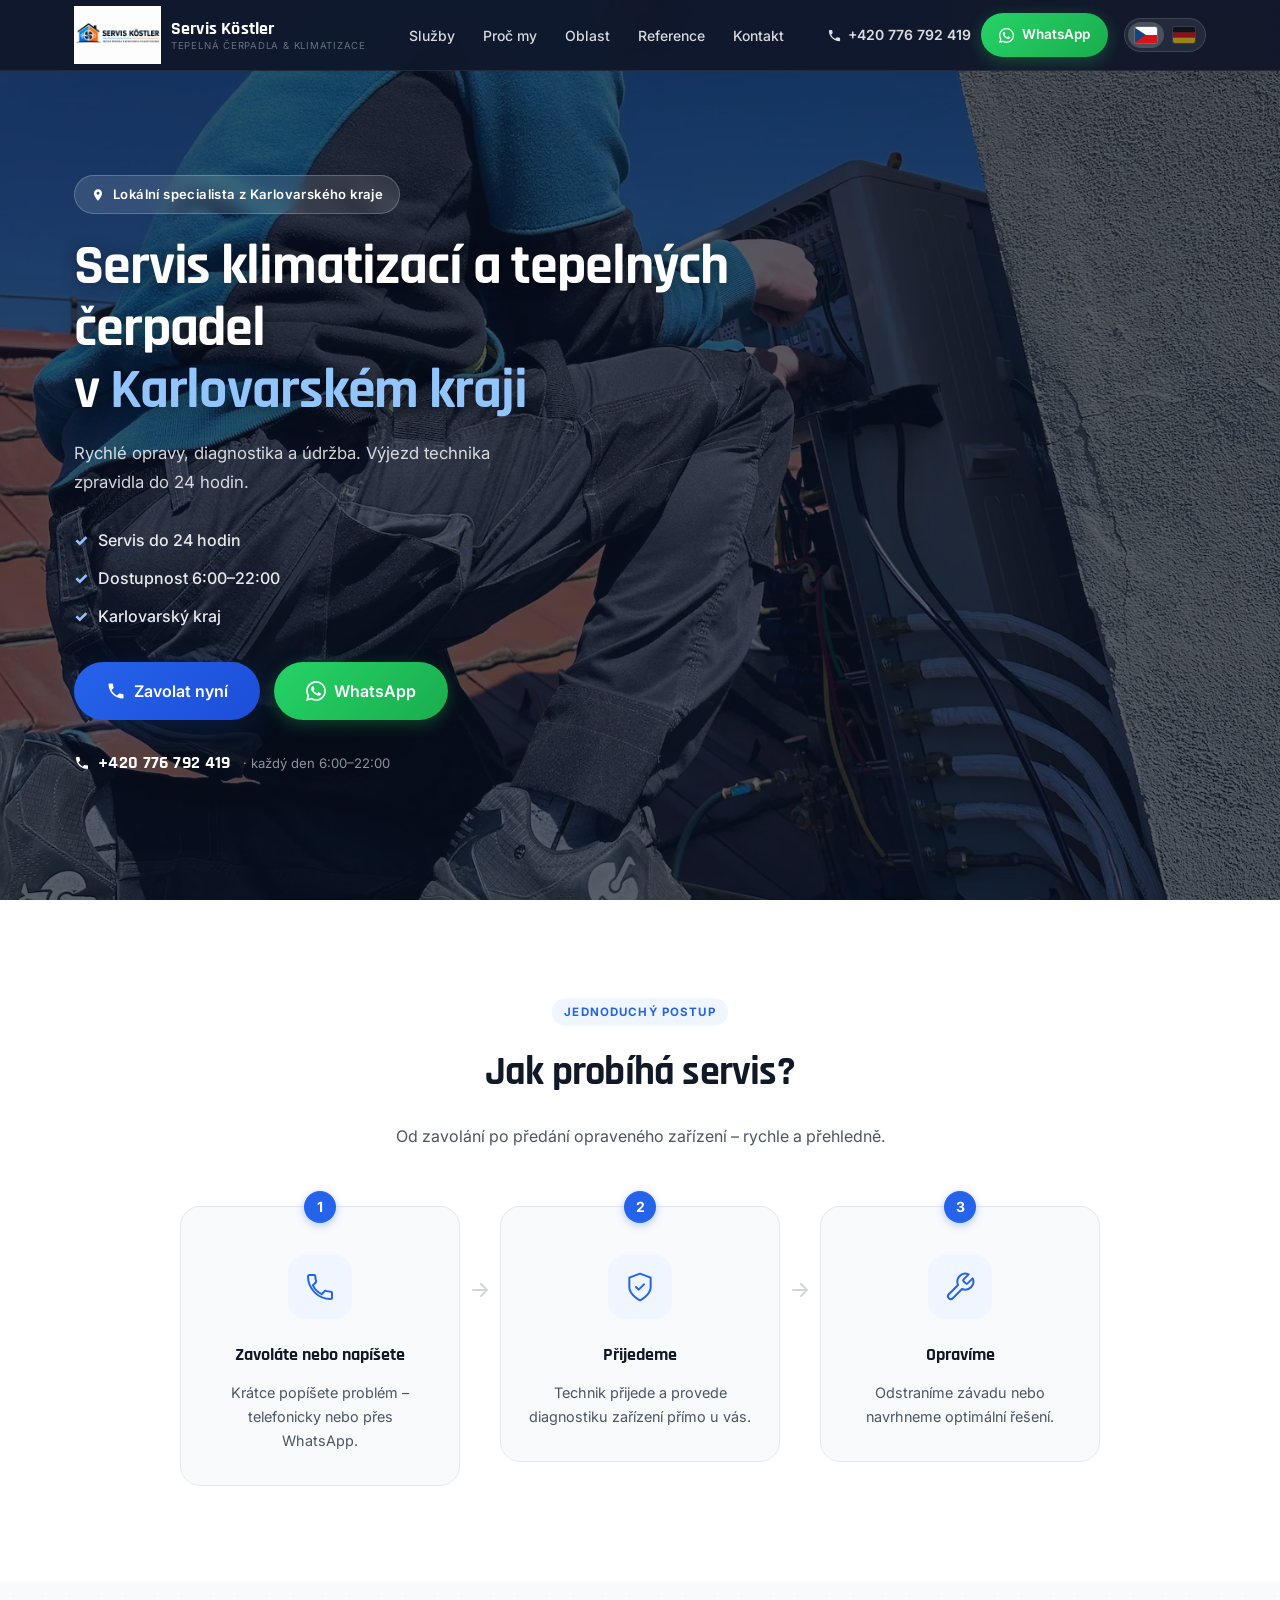
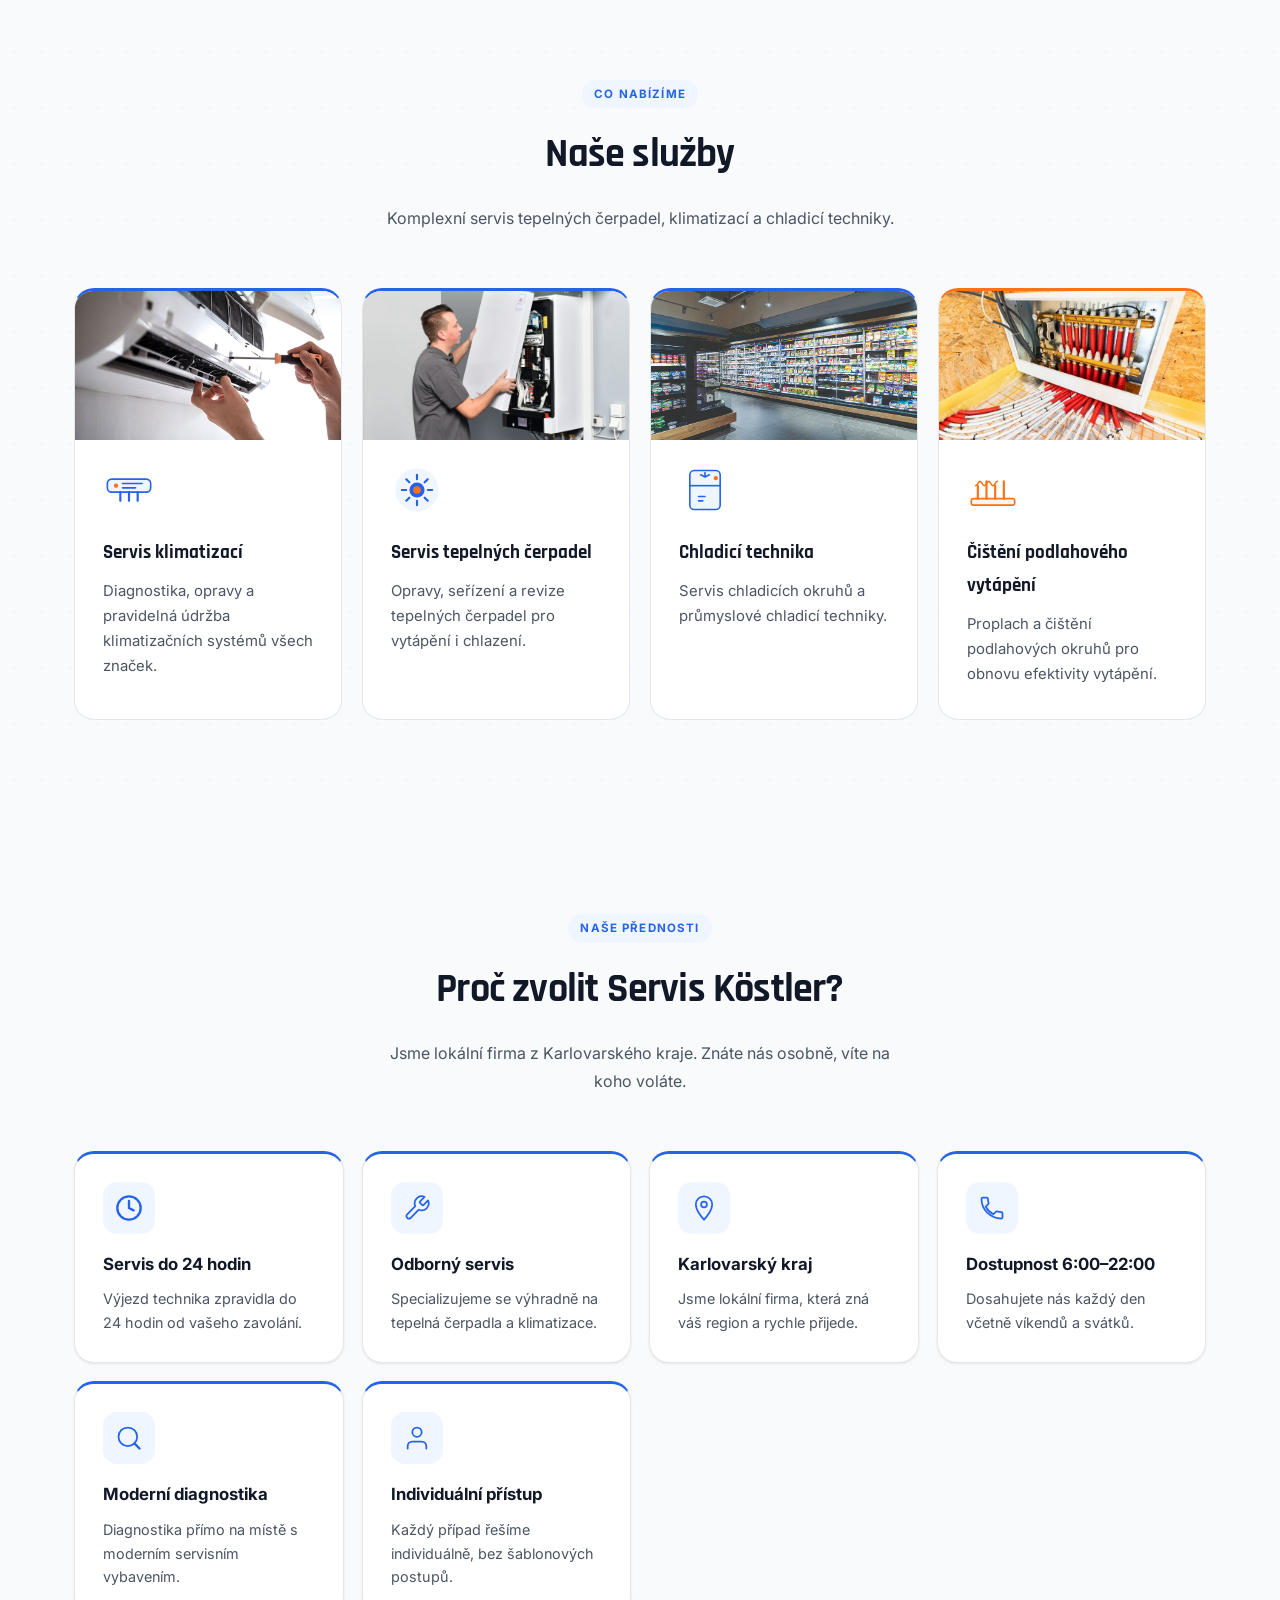
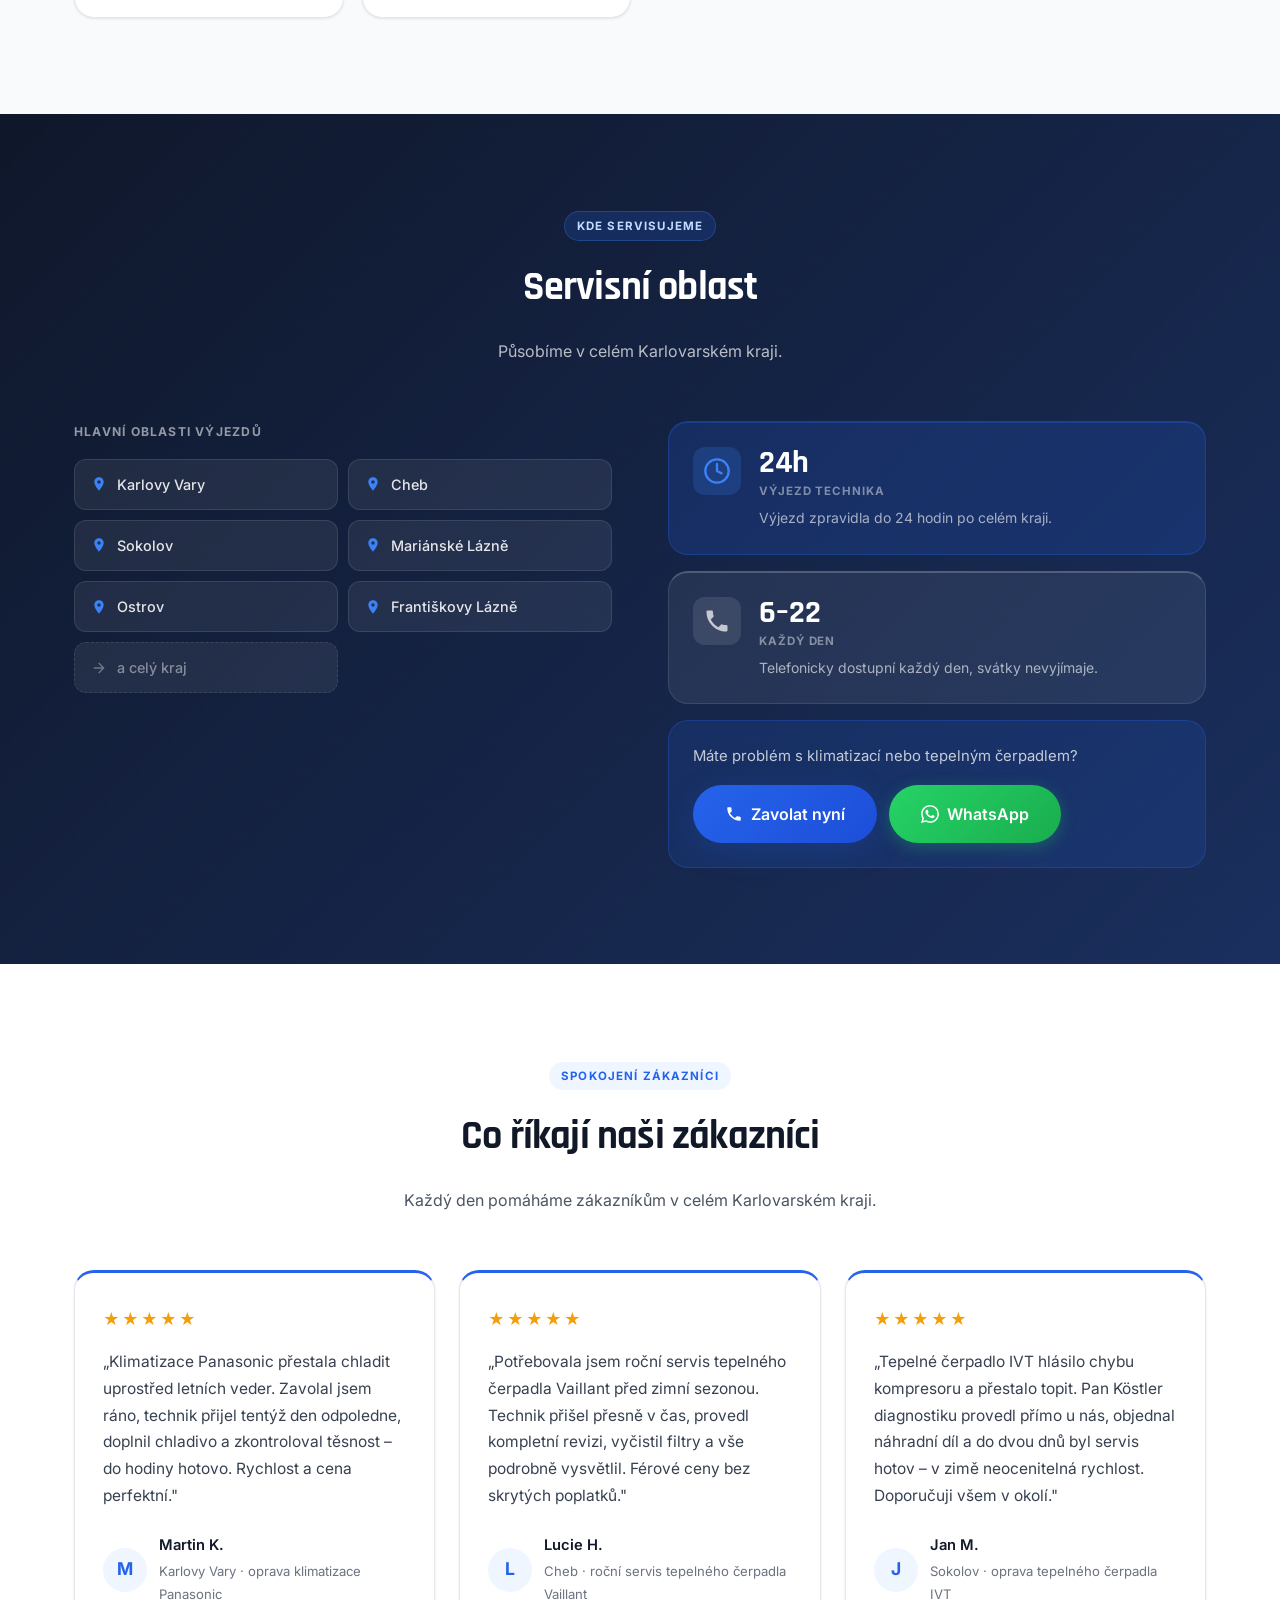
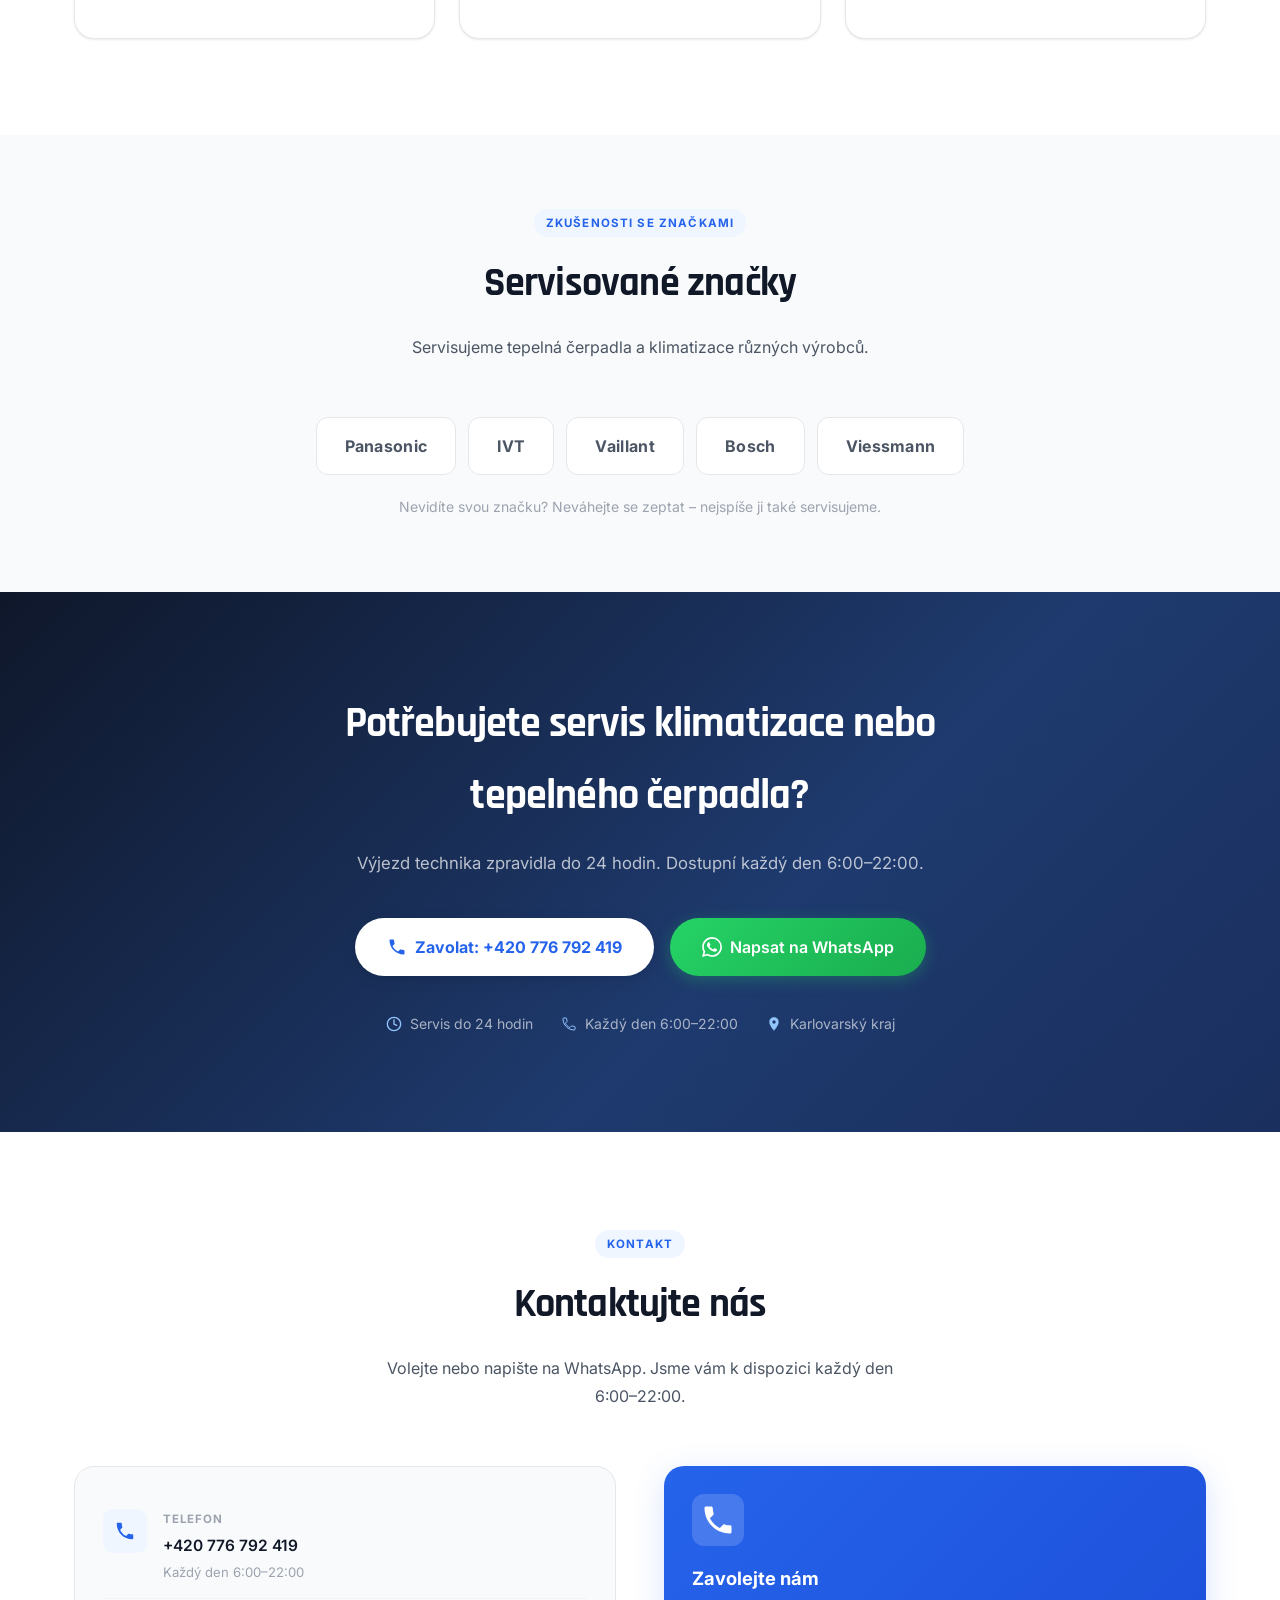
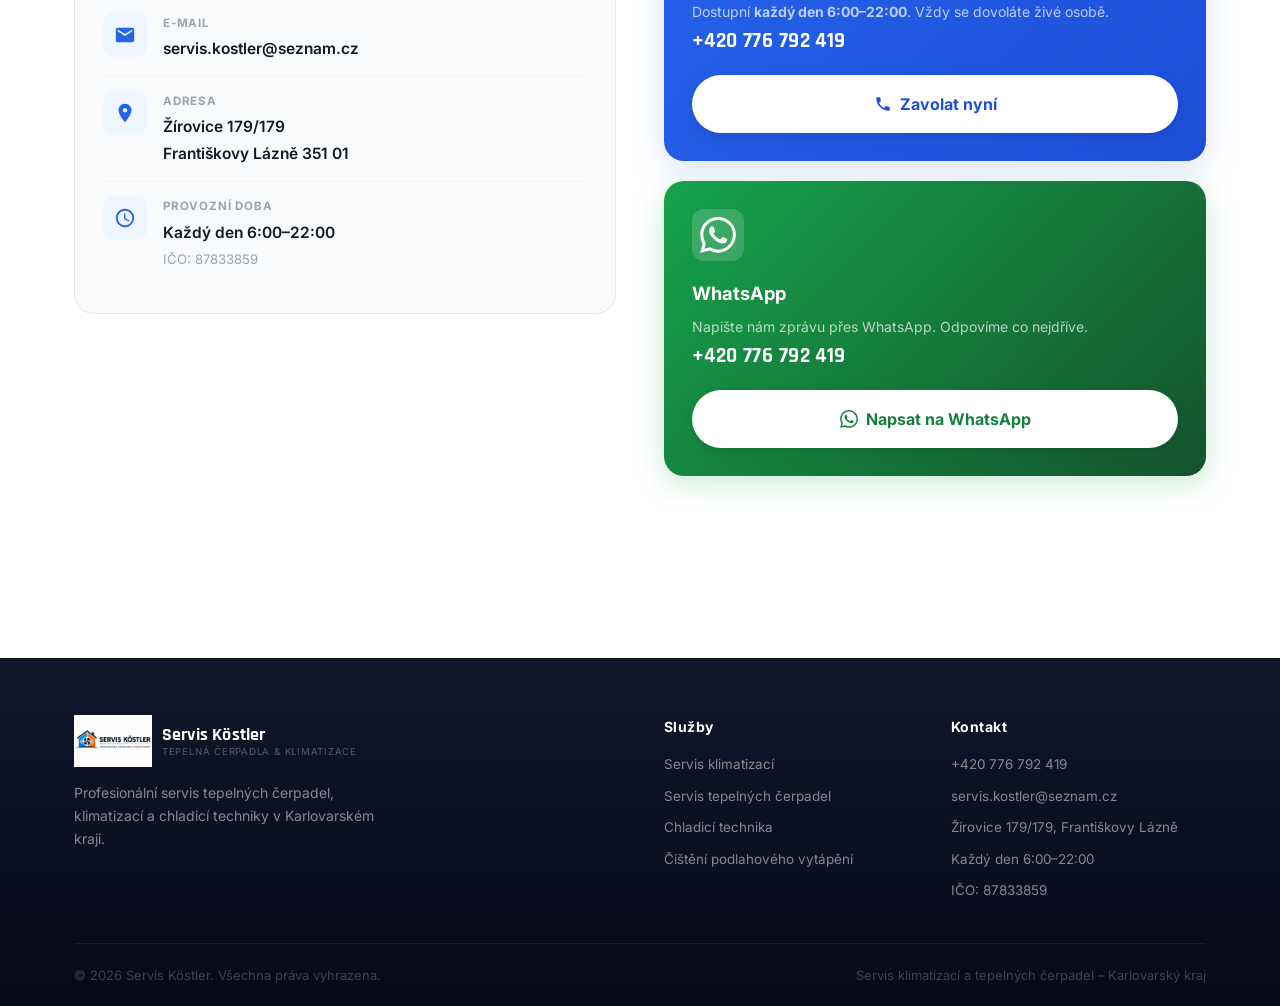
==== commit 692521b8: "fix: nahrazení emoji vlajek za SVG soubory Emoji vlajky (🇨🇿, 🇩🇪) se na Windows/Linux bez font podpor" ====
--- a/index.html
+++ b/index.html
@@ -113,10 +113,10 @@
       <!-- Přepínač jazyka / Sprachschalter -->
       <div class="lang-switcher" id="langSwitcher" role="group" aria-label="Jazyk / Sprache">
         <button class="lang-btn" data-lang="cs" aria-label="Čeština">
-          <span class="lang-flag" aria-hidden="true">🇨🇿</span>
+          <img src="images/flags/cz.svg" class="lang-flag" alt="Čeština" width="22" height="16">
         </button>
         <button class="lang-btn" data-lang="de" aria-label="Deutsch">
-          <span class="lang-flag" aria-hidden="true">🇩🇪</span>
+          <img src="images/flags/de.svg" class="lang-flag" alt="Deutsch" width="22" height="16">
         </button>
       </div>
 
--- a/css/style.css
+++ b/css/style.css
@@ -222,7 +222,11 @@
 }
 .lang-btn.active { background: rgba(255,255,255,.18); opacity: 1; }
 .lang-btn:hover:not(.active) { opacity: .85; }
-.lang-flag { font-size: 1.15rem; line-height: 1; }
+.lang-flag {
+  width: 22px; height: 16px;
+  object-fit: cover; display: block; border-radius: 2px;
+  box-shadow: 0 0 0 1px rgba(255,255,255,.15);
+}
 
 .header-phone {
   display: flex; align-items: center; gap: 6px;
@@ -264,7 +268,7 @@
   .header-cta { display: none; }
   .burger { display: flex; }
   .logo { flex: 1; }
-  .lang-flag { font-size: 1.05rem; }
+  .lang-flag { width: 20px; height: 14px; }
 }
 
 /* ═══════════════════════════════════════════════
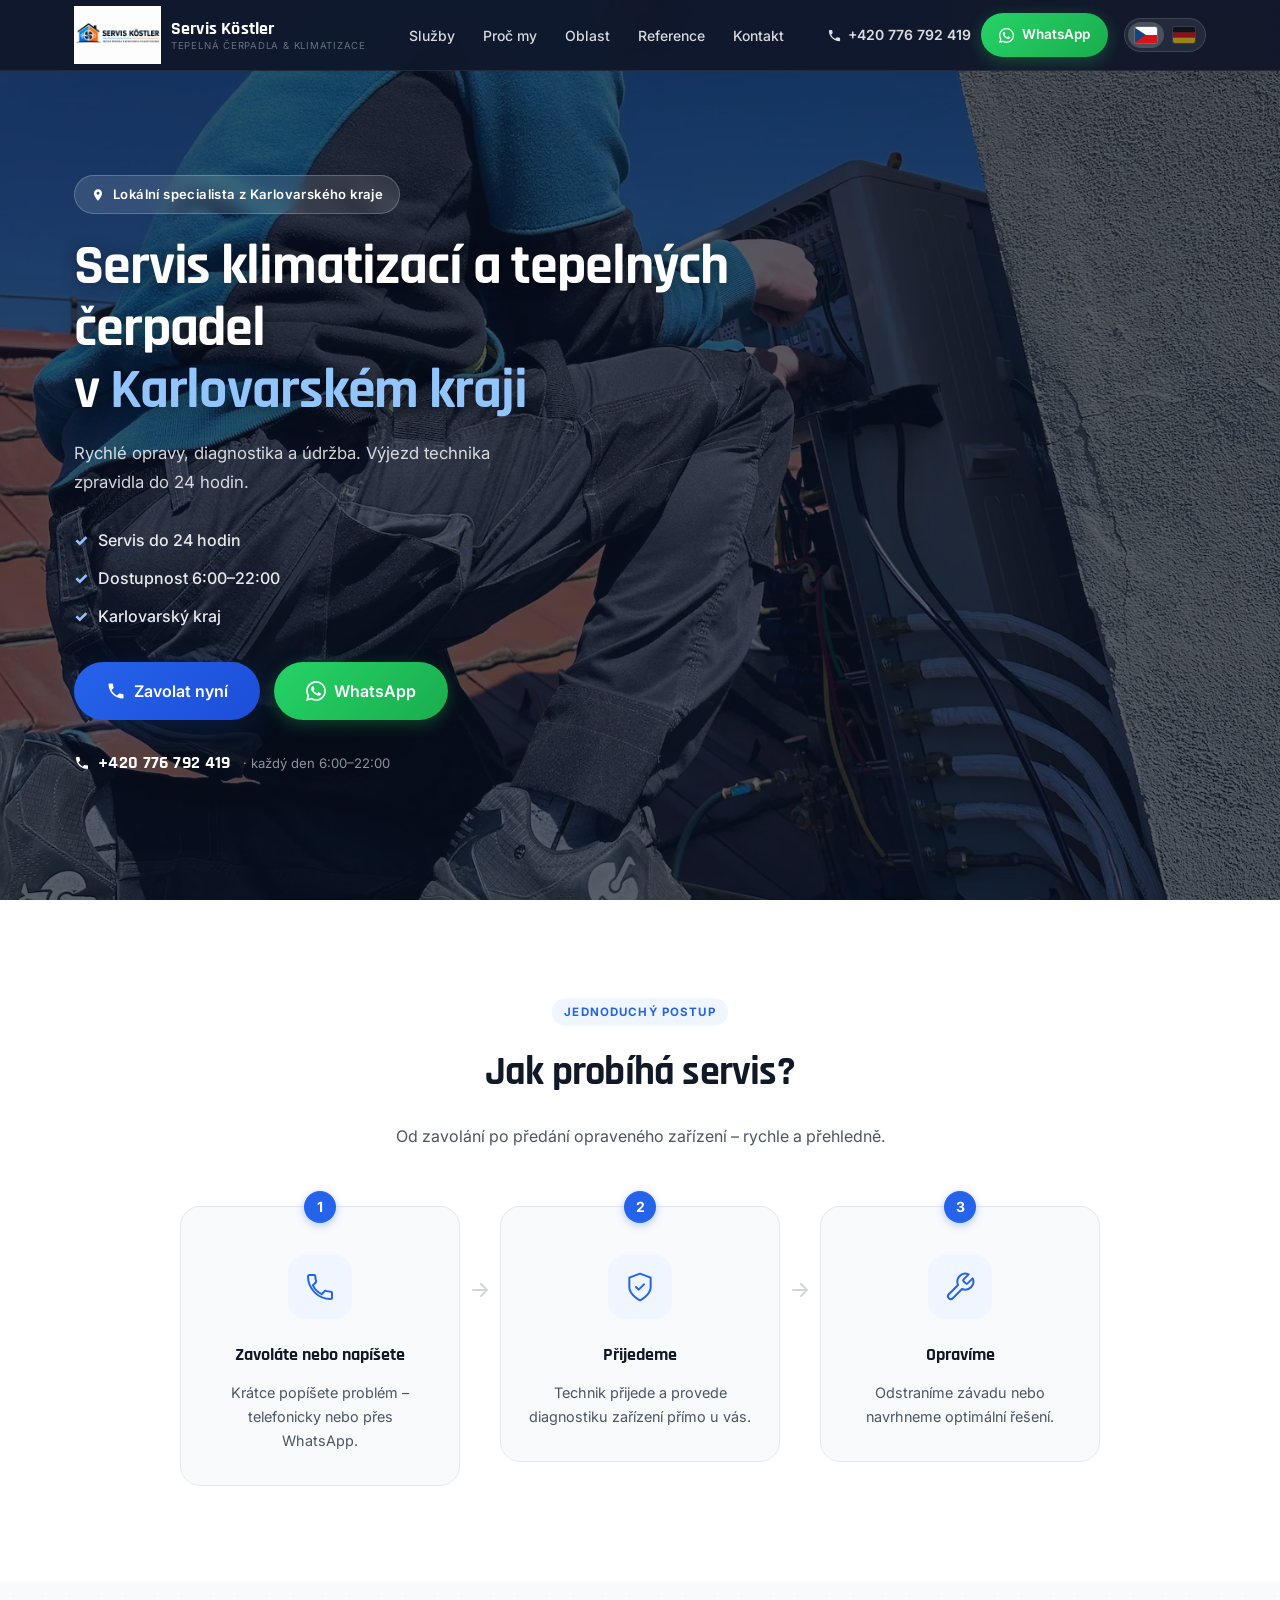
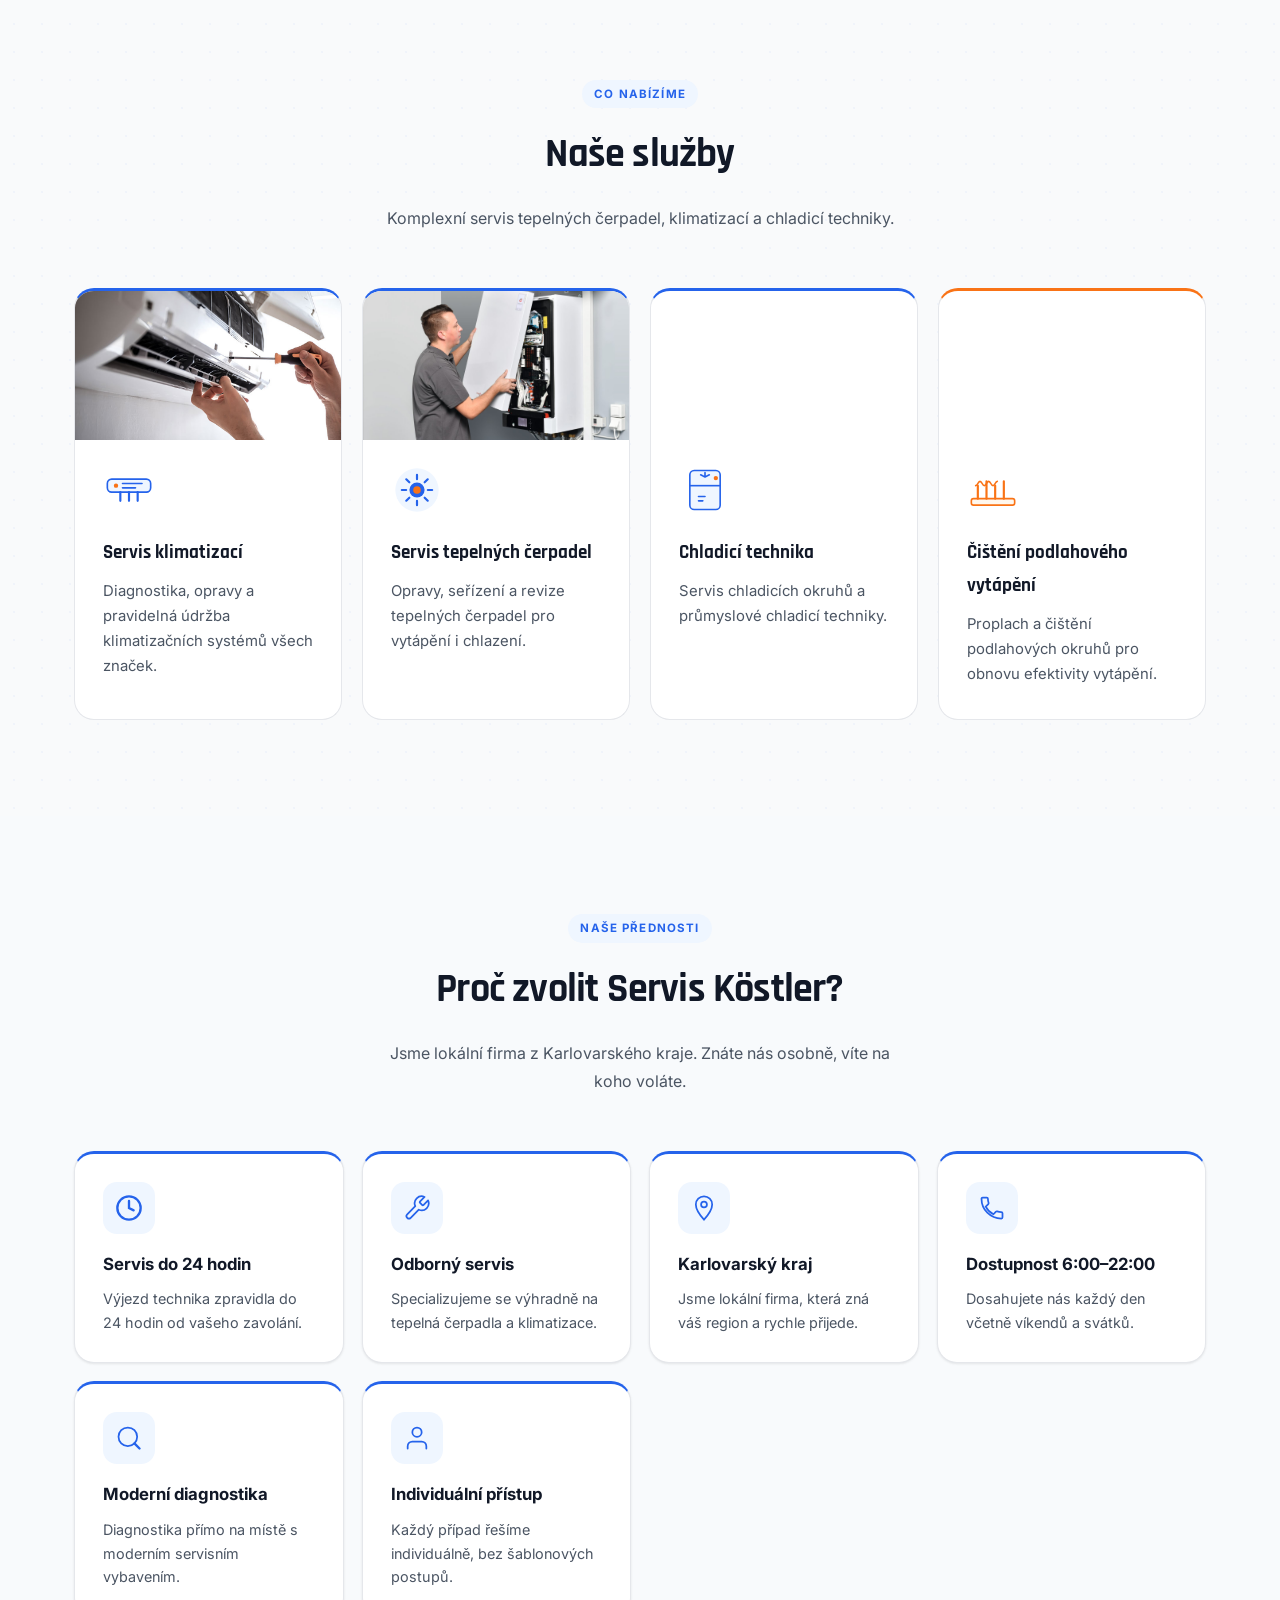
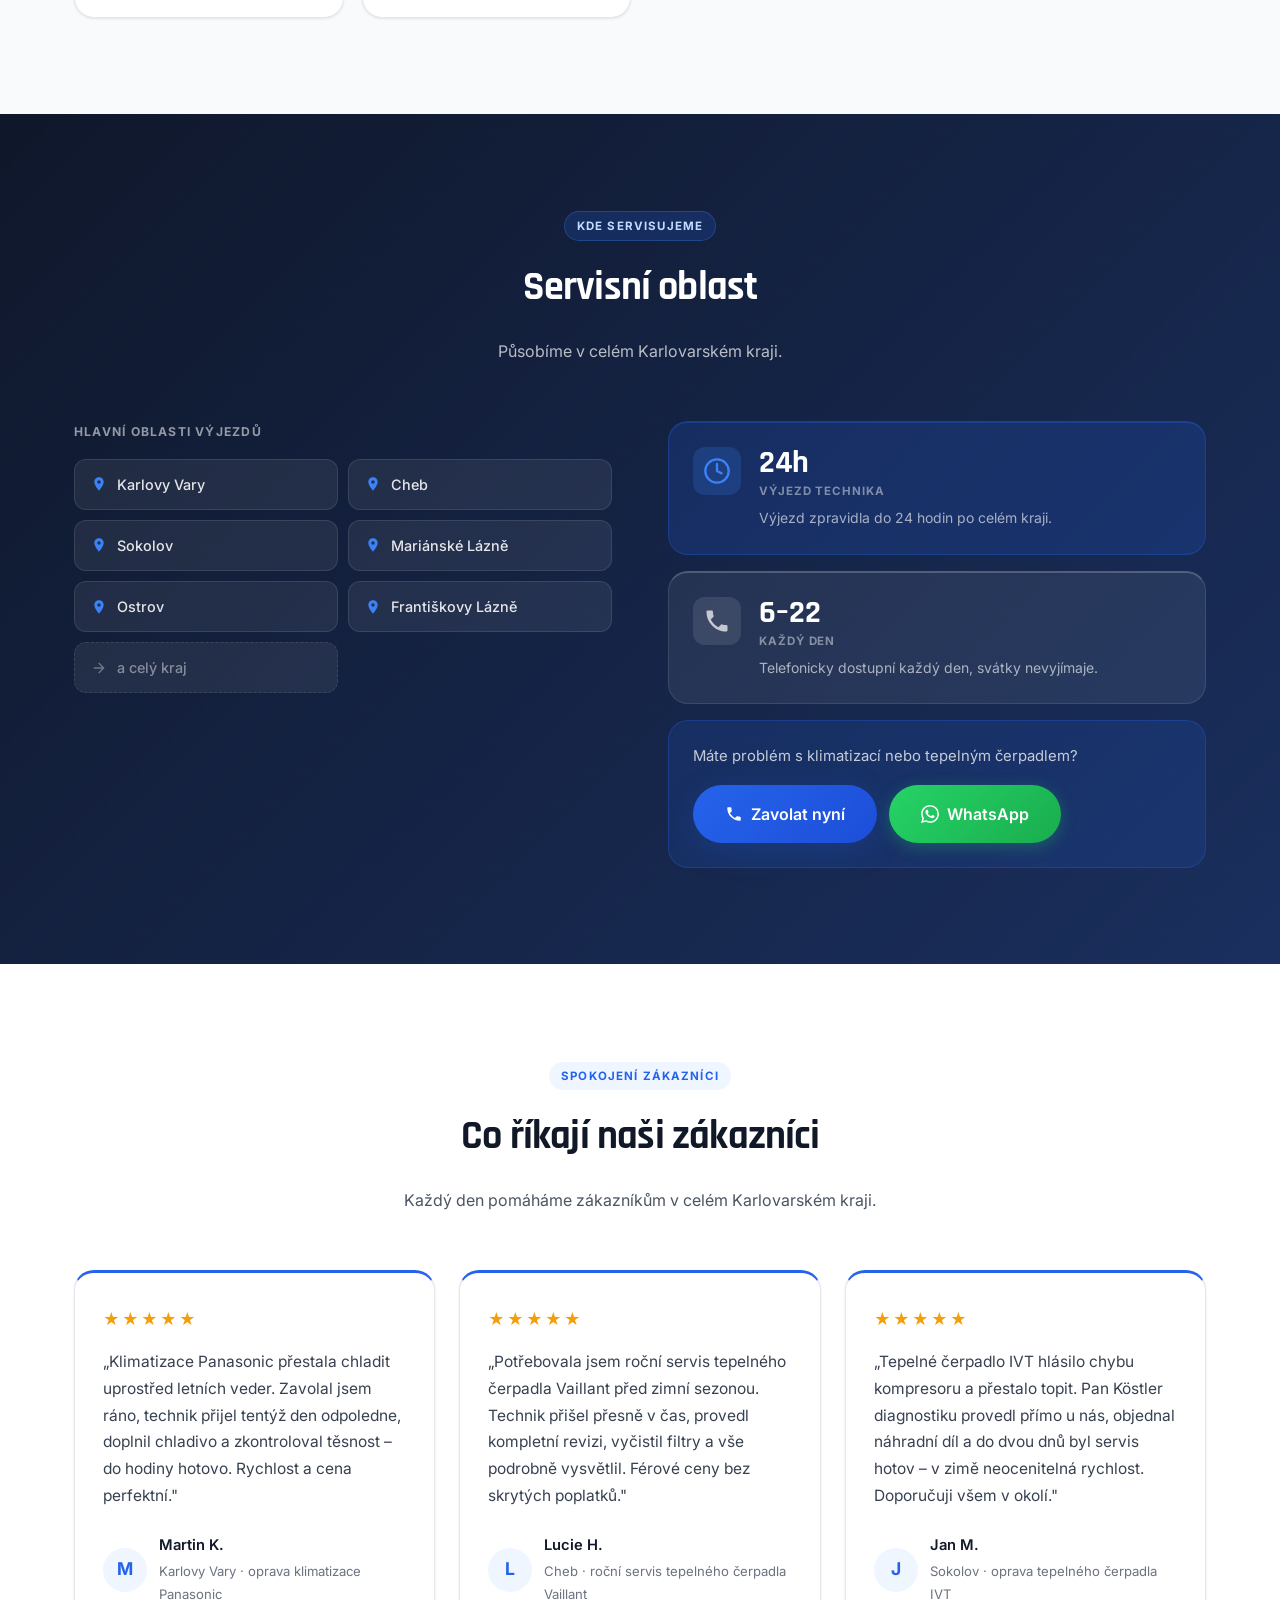
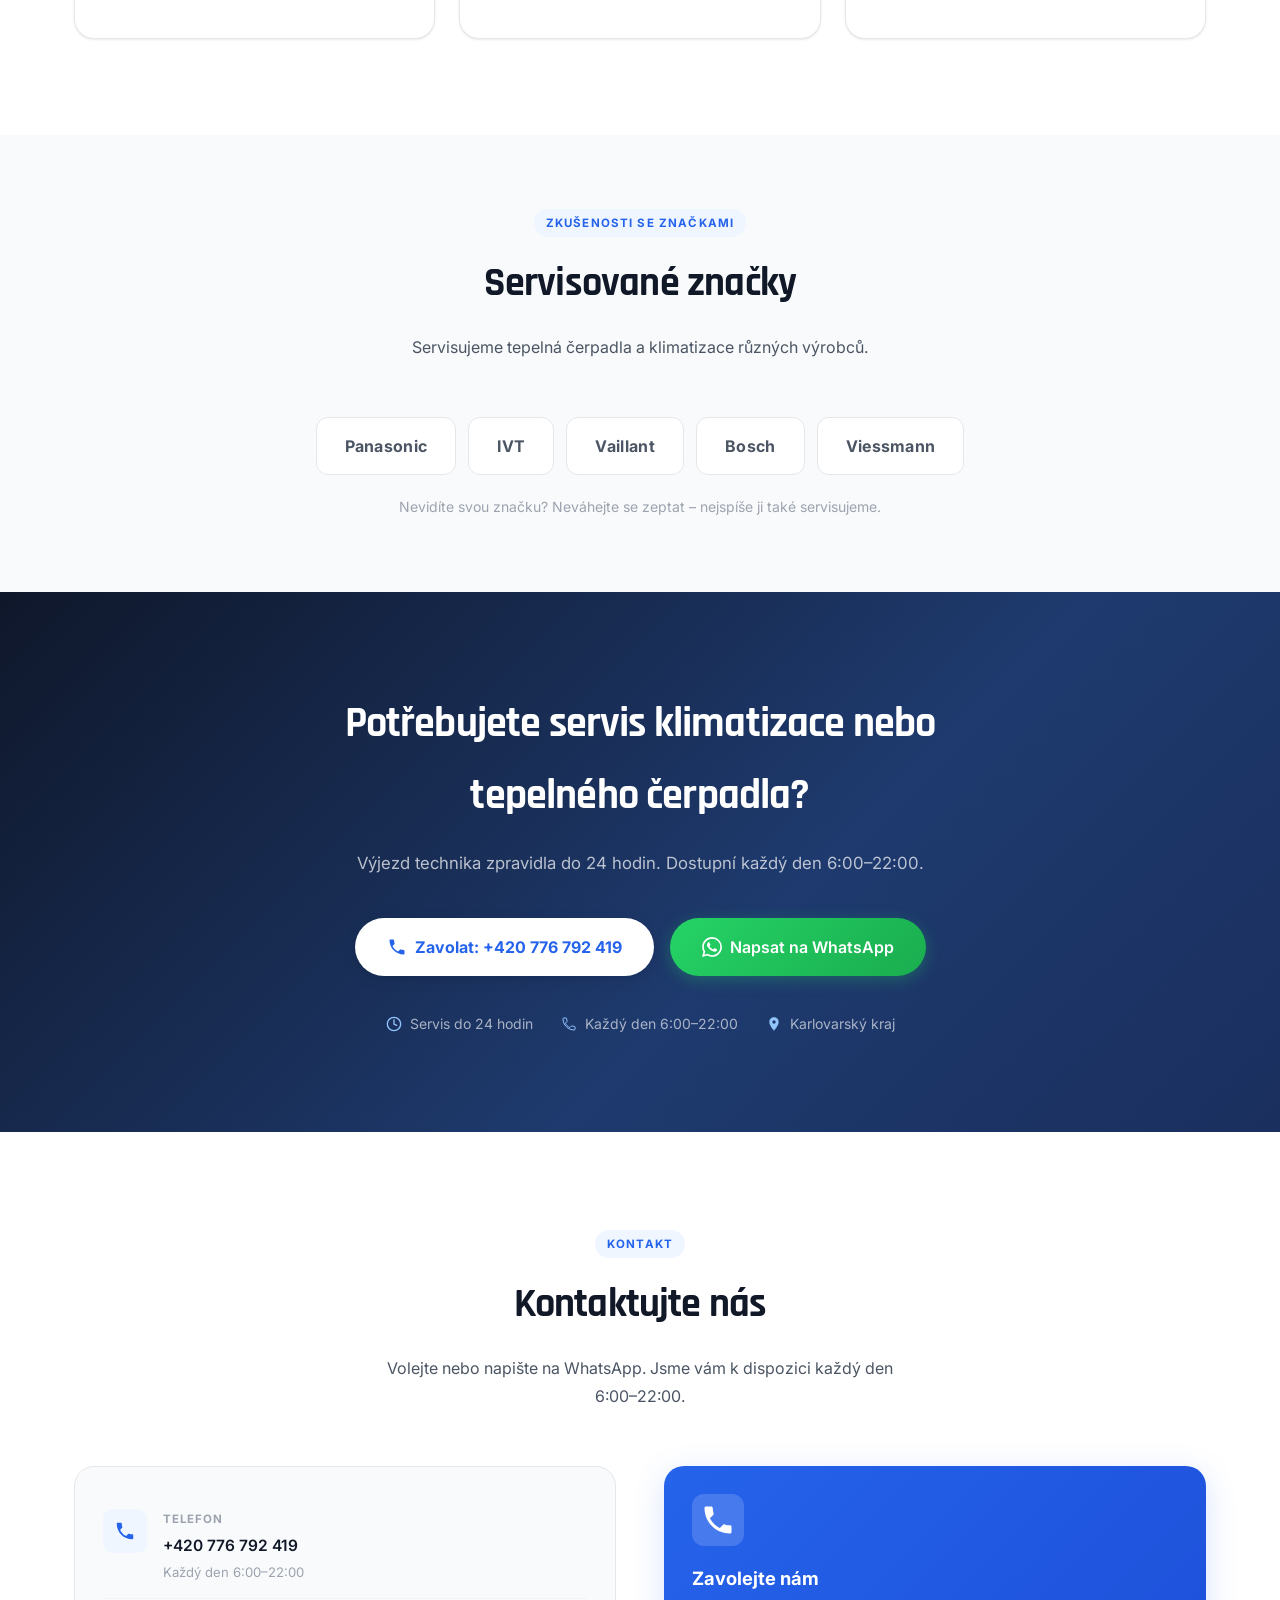
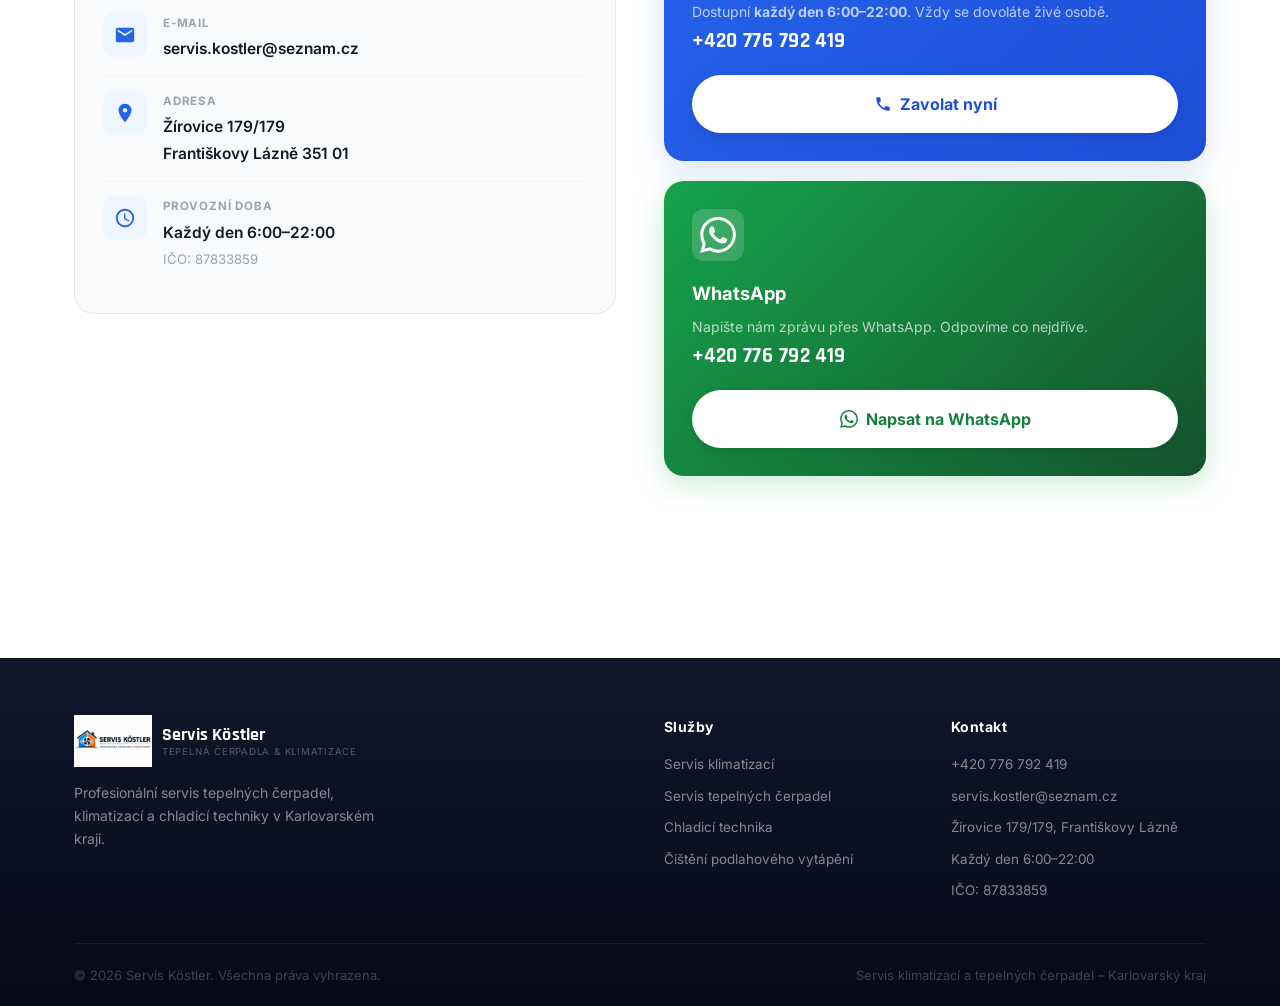
==== commit d0dc46a9: "feat(de): přeshraniční servisní oblast pro německé zákazníky - Nová sekce .area-crossborder – zobraz" ====
--- a/index.html
+++ b/index.html
@@ -456,6 +456,26 @@
               <div class="city-card"><svg width="16" height="16" viewBox="0 0 24 24" fill="none" aria-hidden="true"><path d="M12 2C8.13 2 5 5.13 5 9c0 5.25 7 13 7 13s7-7.75 7-13c0-3.87-3.13-7-7-7zm0 9.5c-1.38 0-2.5-1.12-2.5-2.5s1.12-2.5 2.5-2.5 2.5 1.12 2.5 2.5-1.12 2.5-2.5 2.5z" fill="currentColor"/></svg><span data-i18n="area.city6">Františkovy Lázně</span></div>
               <div class="city-card city-card--more"><svg width="16" height="16" viewBox="0 0 24 24" fill="none" aria-hidden="true"><path d="M5 12h14M12 5l7 7-7 7" stroke="currentColor" stroke-width="2" stroke-linecap="round" stroke-linejoin="round"/></svg><span data-i18n="area.city7">a celý kraj</span></div>
             </div>
+
+            <!-- Přeshraniční oblast – zobrazí se POUZE v německé verzi -->
+            <div class="area-crossborder">
+              <div class="area-crossborder-header">
+                <img src="images/flags/de.svg" class="area-crossborder-flag" alt="" aria-hidden="true" width="20" height="13">
+                <h3 class="area-crossborder-title" data-i18n="area.de.title">Auch für Kunden aus Deutschland</h3>
+              </div>
+              <p class="area-crossborder-text" data-i18n-html="area.de.intro"></p>
+              <div class="area-de-cities-label" data-i18n="area.de.cities.h">Wir fahren auch nach:</div>
+              <div class="cities-grid cities-grid--de">
+                <div class="city-card"><svg width="16" height="16" viewBox="0 0 24 24" fill="none" aria-hidden="true"><path d="M12 2C8.13 2 5 5.13 5 9c0 5.25 7 13 7 13s7-7.75 7-13c0-3.87-3.13-7-7-7zm0 9.5c-1.38 0-2.5-1.12-2.5-2.5s1.12-2.5 2.5-2.5 2.5 1.12 2.5 2.5-1.12 2.5-2.5 2.5z" fill="currentColor"/></svg><span>Hof</span></div>
+                <div class="city-card"><svg width="16" height="16" viewBox="0 0 24 24" fill="none" aria-hidden="true"><path d="M12 2C8.13 2 5 5.13 5 9c0 5.25 7 13 7 13s7-7.75 7-13c0-3.87-3.13-7-7-7zm0 9.5c-1.38 0-2.5-1.12-2.5-2.5s1.12-2.5 2.5-2.5 2.5 1.12 2.5 2.5-1.12 2.5-2.5 2.5z" fill="currentColor"/></svg><span>Selb</span></div>
+                <div class="city-card"><svg width="16" height="16" viewBox="0 0 24 24" fill="none" aria-hidden="true"><path d="M12 2C8.13 2 5 5.13 5 9c0 5.25 7 13 7 13s7-7.75 7-13c0-3.87-3.13-7-7-7zm0 9.5c-1.38 0-2.5-1.12-2.5-2.5s1.12-2.5 2.5-2.5 2.5 1.12 2.5 2.5-1.12 2.5-2.5 2.5z" fill="currentColor"/></svg><span>Marktredwitz</span></div>
+                <div class="city-card"><svg width="16" height="16" viewBox="0 0 24 24" fill="none" aria-hidden="true"><path d="M12 2C8.13 2 5 5.13 5 9c0 5.25 7 13 7 13s7-7.75 7-13c0-3.87-3.13-7-7-7zm0 9.5c-1.38 0-2.5-1.12-2.5-2.5s1.12-2.5 2.5-2.5 2.5 1.12 2.5 2.5-1.12 2.5-2.5 2.5z" fill="currentColor"/></svg><span>Wunsiedel</span></div>
+                <div class="city-card"><svg width="16" height="16" viewBox="0 0 24 24" fill="none" aria-hidden="true"><path d="M12 2C8.13 2 5 5.13 5 9c0 5.25 7 13 7 13s7-7.75 7-13c0-3.87-3.13-7-7-7zm0 9.5c-1.38 0-2.5-1.12-2.5-2.5s1.12-2.5 2.5-2.5 2.5 1.12 2.5 2.5-1.12 2.5-2.5 2.5z" fill="currentColor"/></svg><span>Rehau</span></div>
+                <div class="city-card"><svg width="16" height="16" viewBox="0 0 24 24" fill="none" aria-hidden="true"><path d="M12 2C8.13 2 5 5.13 5 9c0 5.25 7 13 7 13s7-7.75 7-13c0-3.87-3.13-7-7-7zm0 9.5c-1.38 0-2.5-1.12-2.5-2.5s1.12-2.5 2.5-2.5 2.5 1.12 2.5 2.5-1.12 2.5-2.5 2.5z" fill="currentColor"/></svg><span>Plauen</span></div>
+                <div class="city-card"><svg width="16" height="16" viewBox="0 0 24 24" fill="none" aria-hidden="true"><path d="M12 2C8.13 2 5 5.13 5 9c0 5.25 7 13 7 13s7-7.75 7-13c0-3.87-3.13-7-7-7zm0 9.5c-1.38 0-2.5-1.12-2.5-2.5s1.12-2.5 2.5-2.5 2.5 1.12 2.5 2.5-1.12 2.5-2.5 2.5z" fill="currentColor"/></svg><span>Chemnitz</span></div>
+                <div class="city-card"><svg width="16" height="16" viewBox="0 0 24 24" fill="none" aria-hidden="true"><path d="M12 2C8.13 2 5 5.13 5 9c0 5.25 7 13 7 13s7-7.75 7-13c0-3.87-3.13-7-7-7zm0 9.5c-1.38 0-2.5-1.12-2.5-2.5s1.12-2.5 2.5-2.5 2.5 1.12 2.5 2.5-1.12 2.5-2.5 2.5z" fill="currentColor"/></svg><span>Aue-Bad Schlema</span></div>
+              </div>
+            </div>
           </div>
           <div class="area-stats">
             <div class="area-stat-card area-stat-card--primary">
--- a/css/style.css
+++ b/css/style.css
@@ -565,6 +565,26 @@
 .cities-grid {
   display: grid; grid-template-columns: repeat(2, 1fr); gap: 10px;
 }
+
+/* Přeshraniční oblast – DE verze */
+.area-crossborder { display: none; margin-top: 28px; padding-top: 24px; border-top: 1px solid rgba(255,255,255,.1); }
+html[lang="de"] .area-crossborder { display: block; }
+
+.area-crossborder-header { display: flex; align-items: center; gap: 10px; margin-bottom: 12px; }
+.area-crossborder-flag { border-radius: 2px; box-shadow: 0 0 0 1px rgba(255,255,255,.15); flex-shrink: 0; }
+.area-crossborder-title {
+  font-family: 'Rajdhani', sans-serif; font-weight: 700; font-size: 1rem;
+  color: #fff; letter-spacing: .01em; margin: 0;
+}
+.area-crossborder-text {
+  font-size: .875rem; color: rgba(255,255,255,.65); line-height: 1.7; margin-bottom: 16px;
+}
+.area-crossborder-text strong { color: rgba(255,255,255,.88); font-weight: 600; }
+.area-de-cities-label {
+  color: rgba(255,255,255,.4); font-size: .7rem; font-weight: 700;
+  text-transform: uppercase; letter-spacing: .1em; margin-bottom: 10px;
+}
+.cities-grid--de { margin-top: 0; }
 
 .city-card {
   display: flex; align-items: center; gap: 10px;
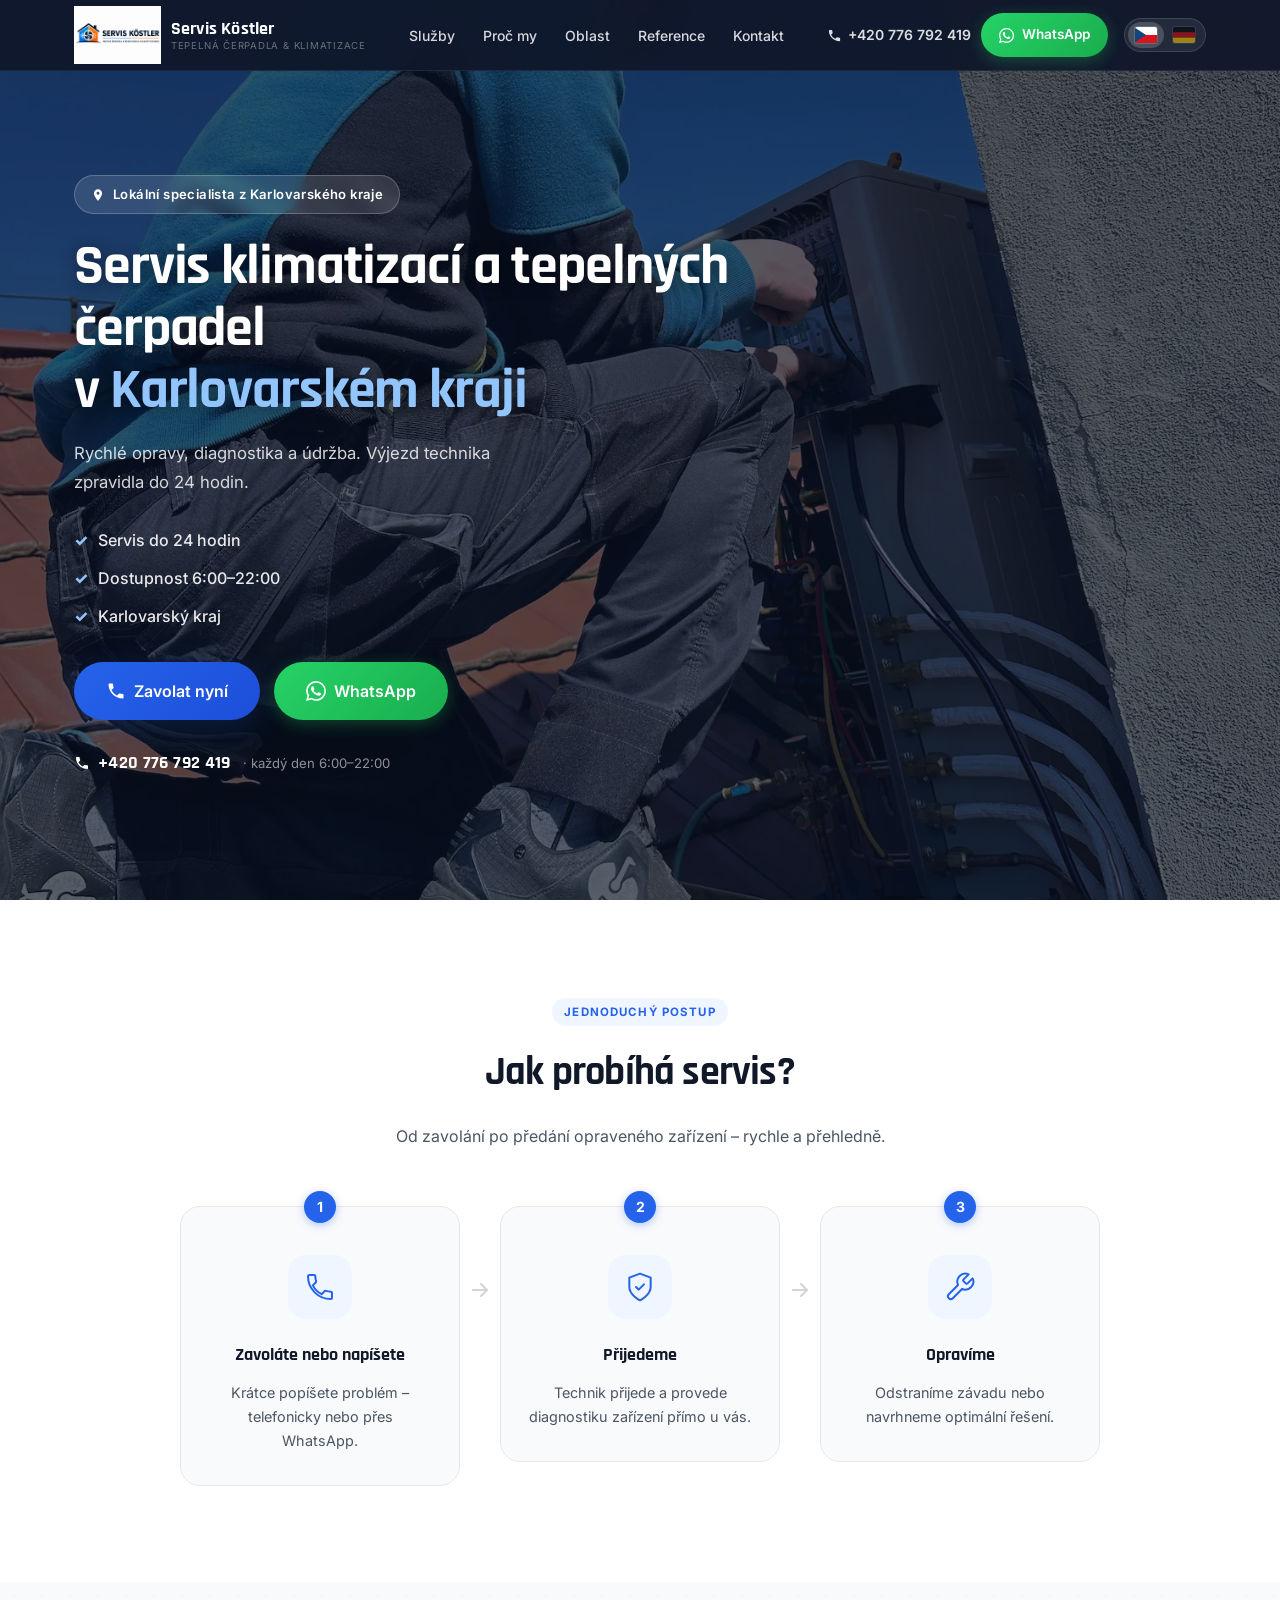
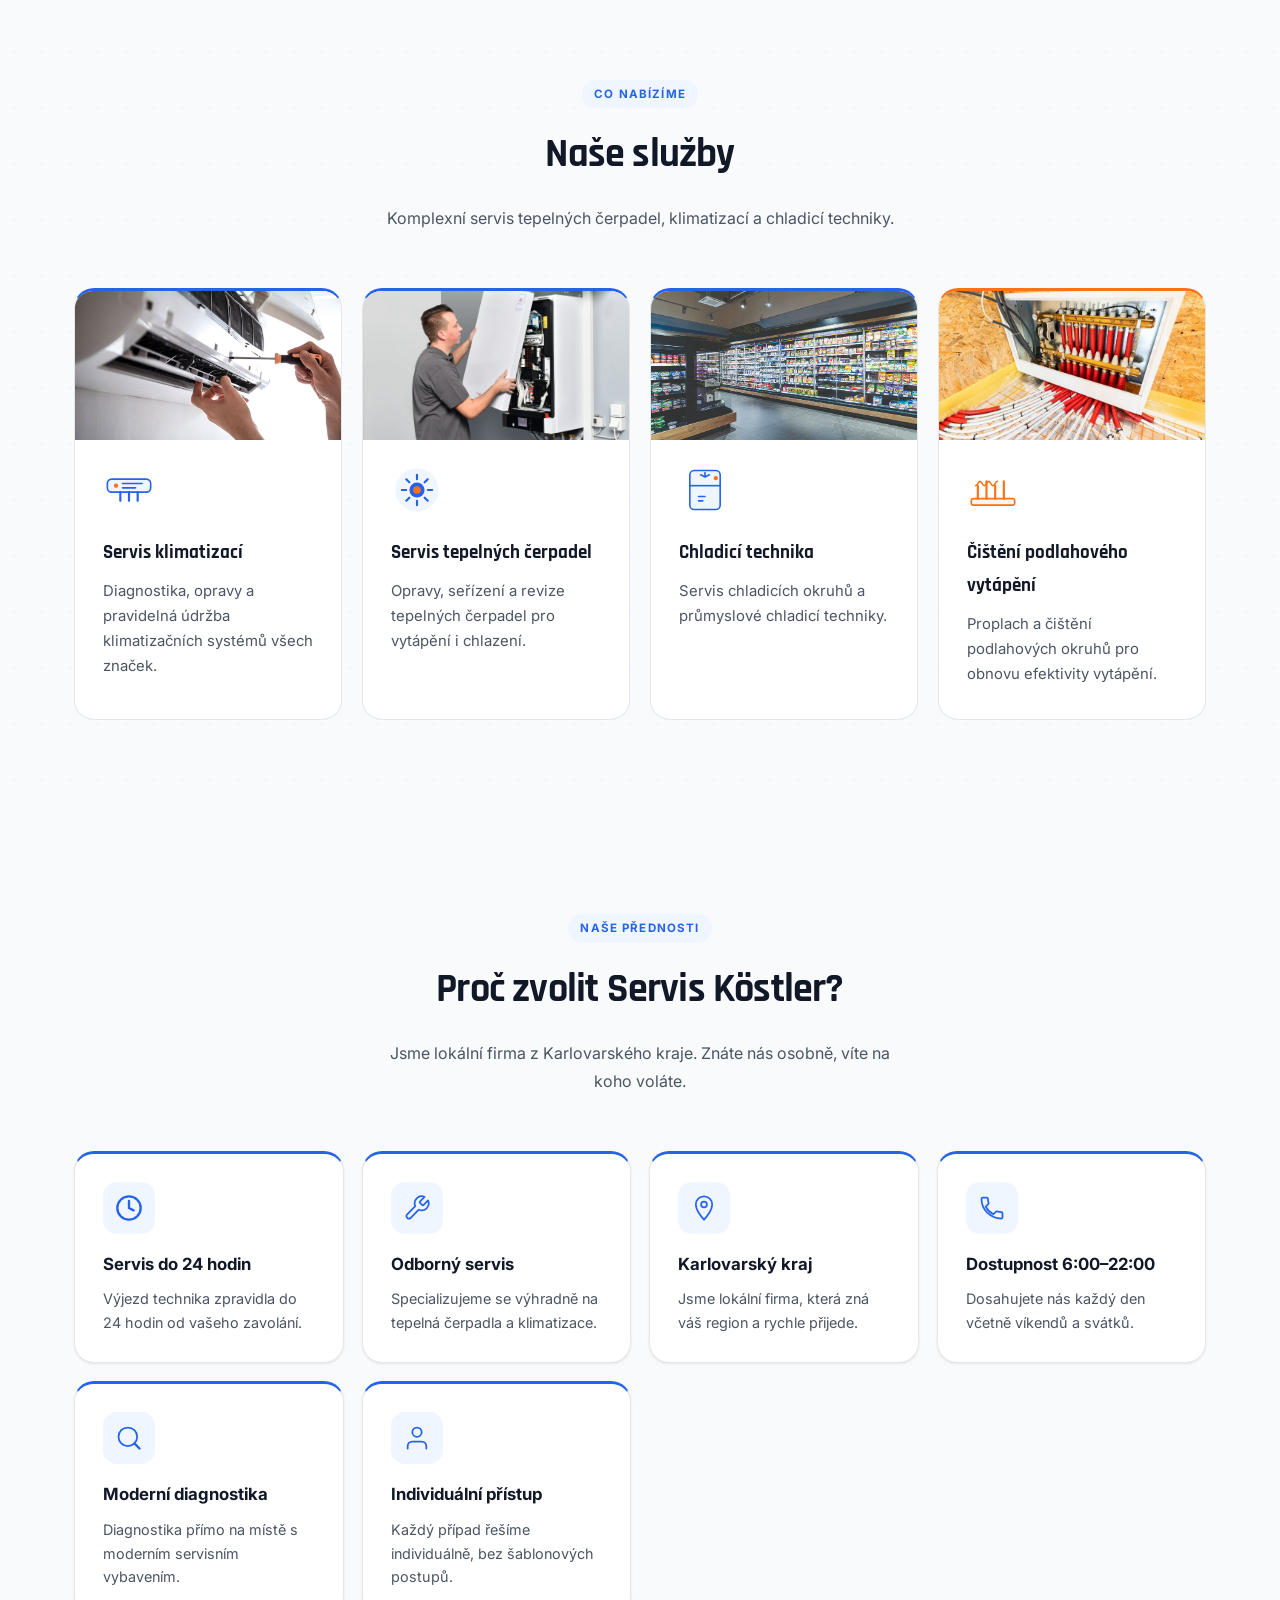
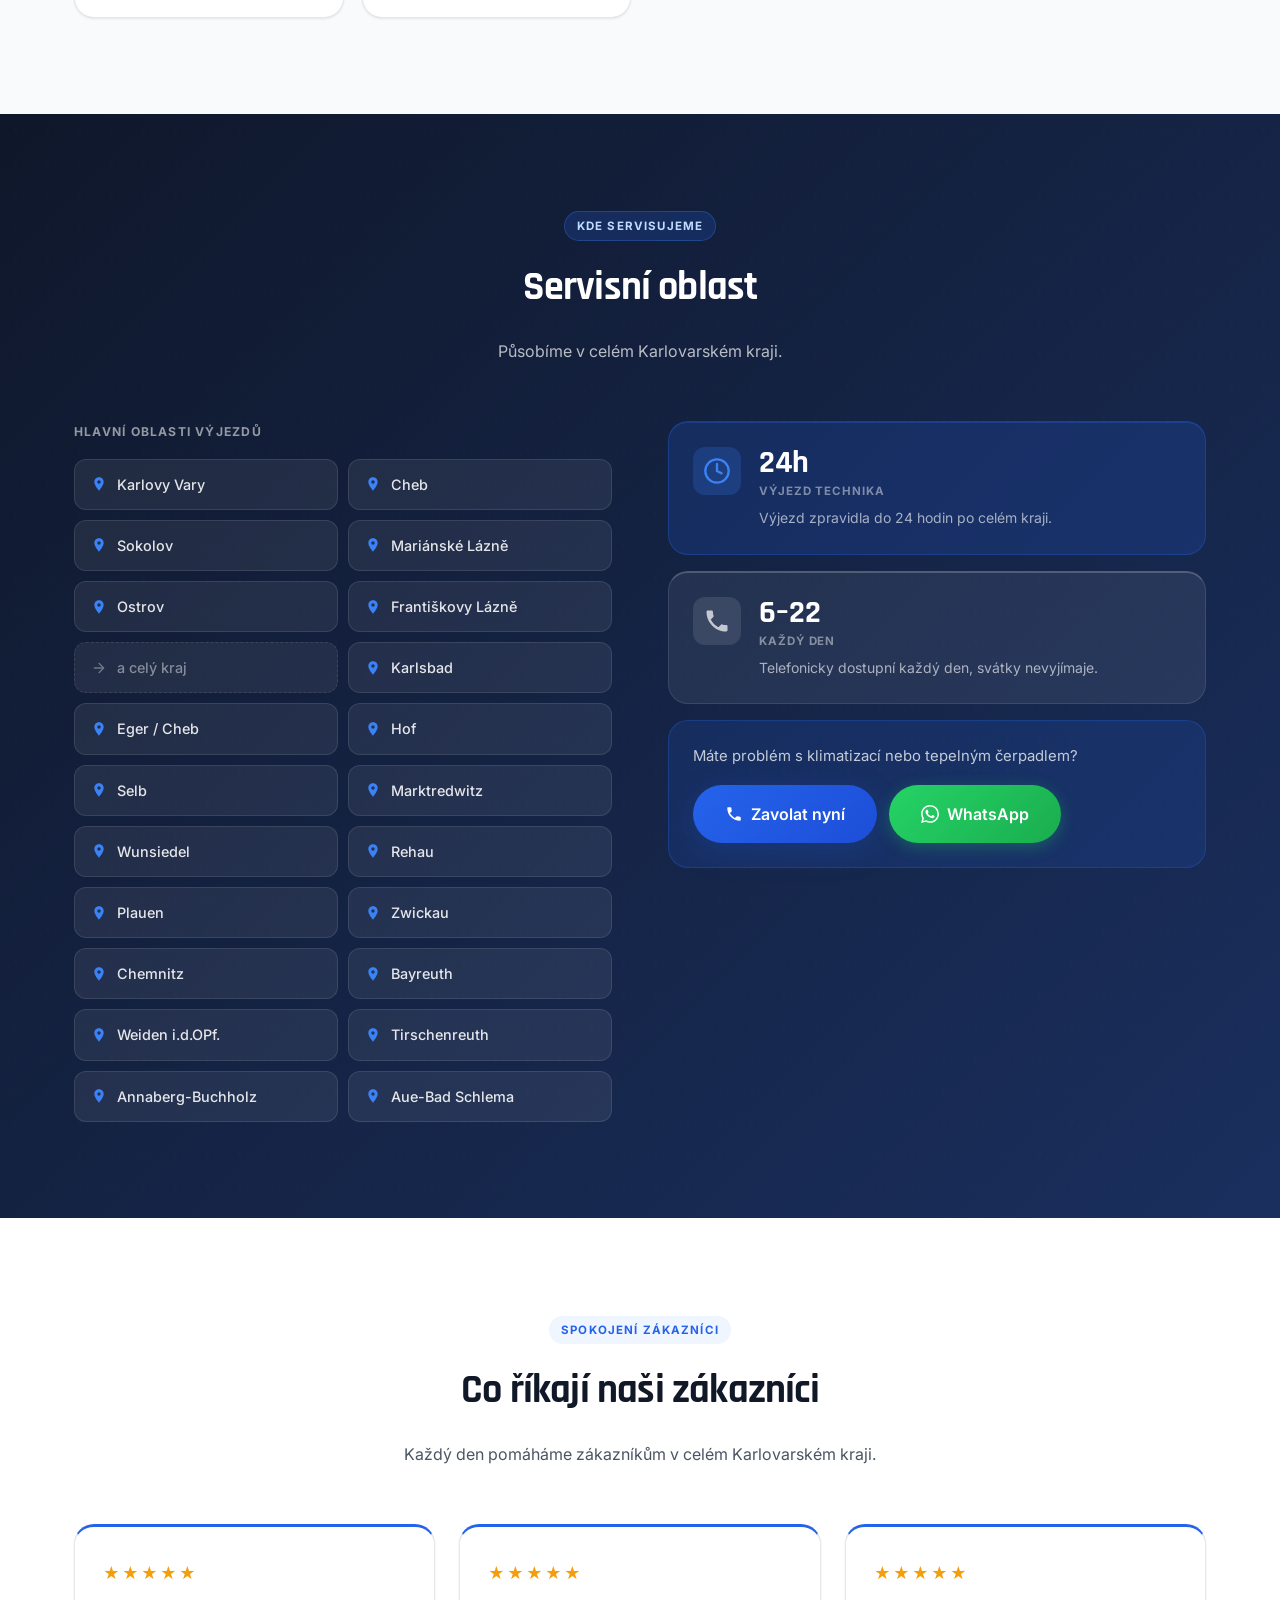
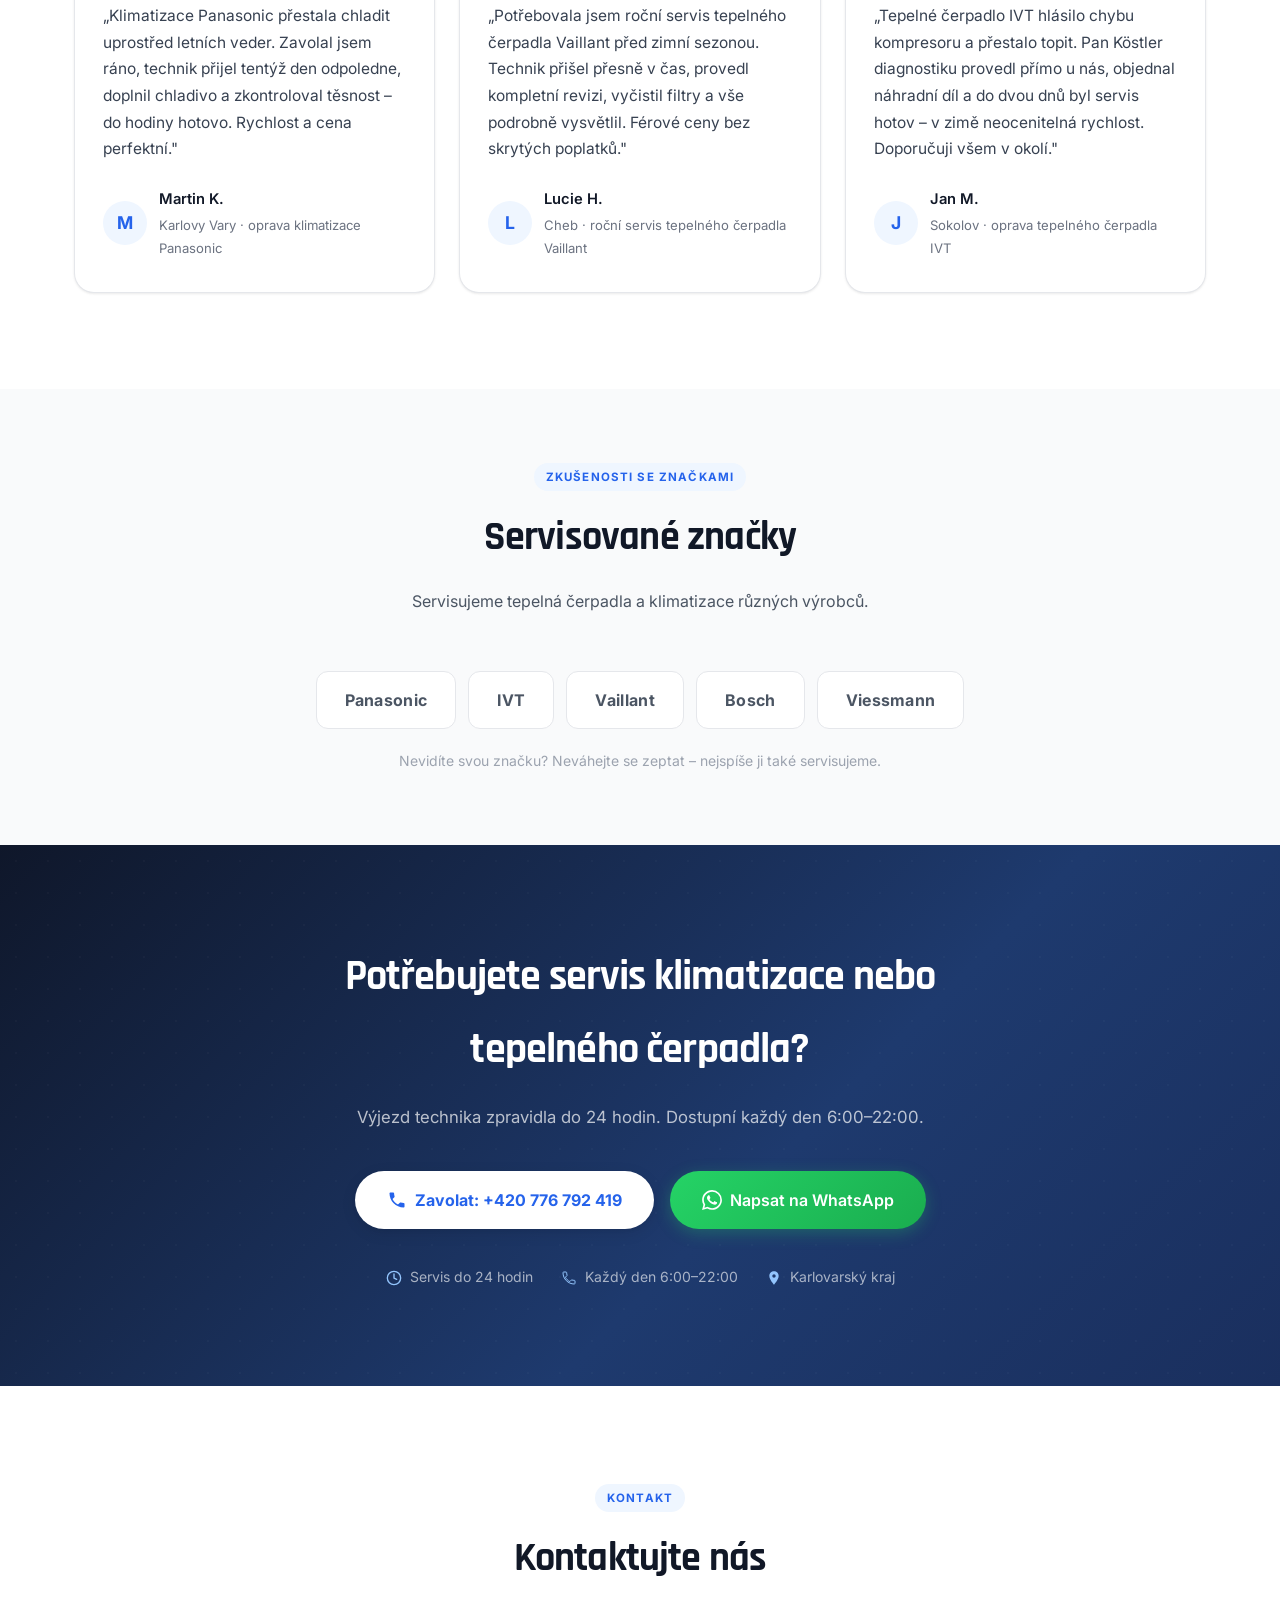
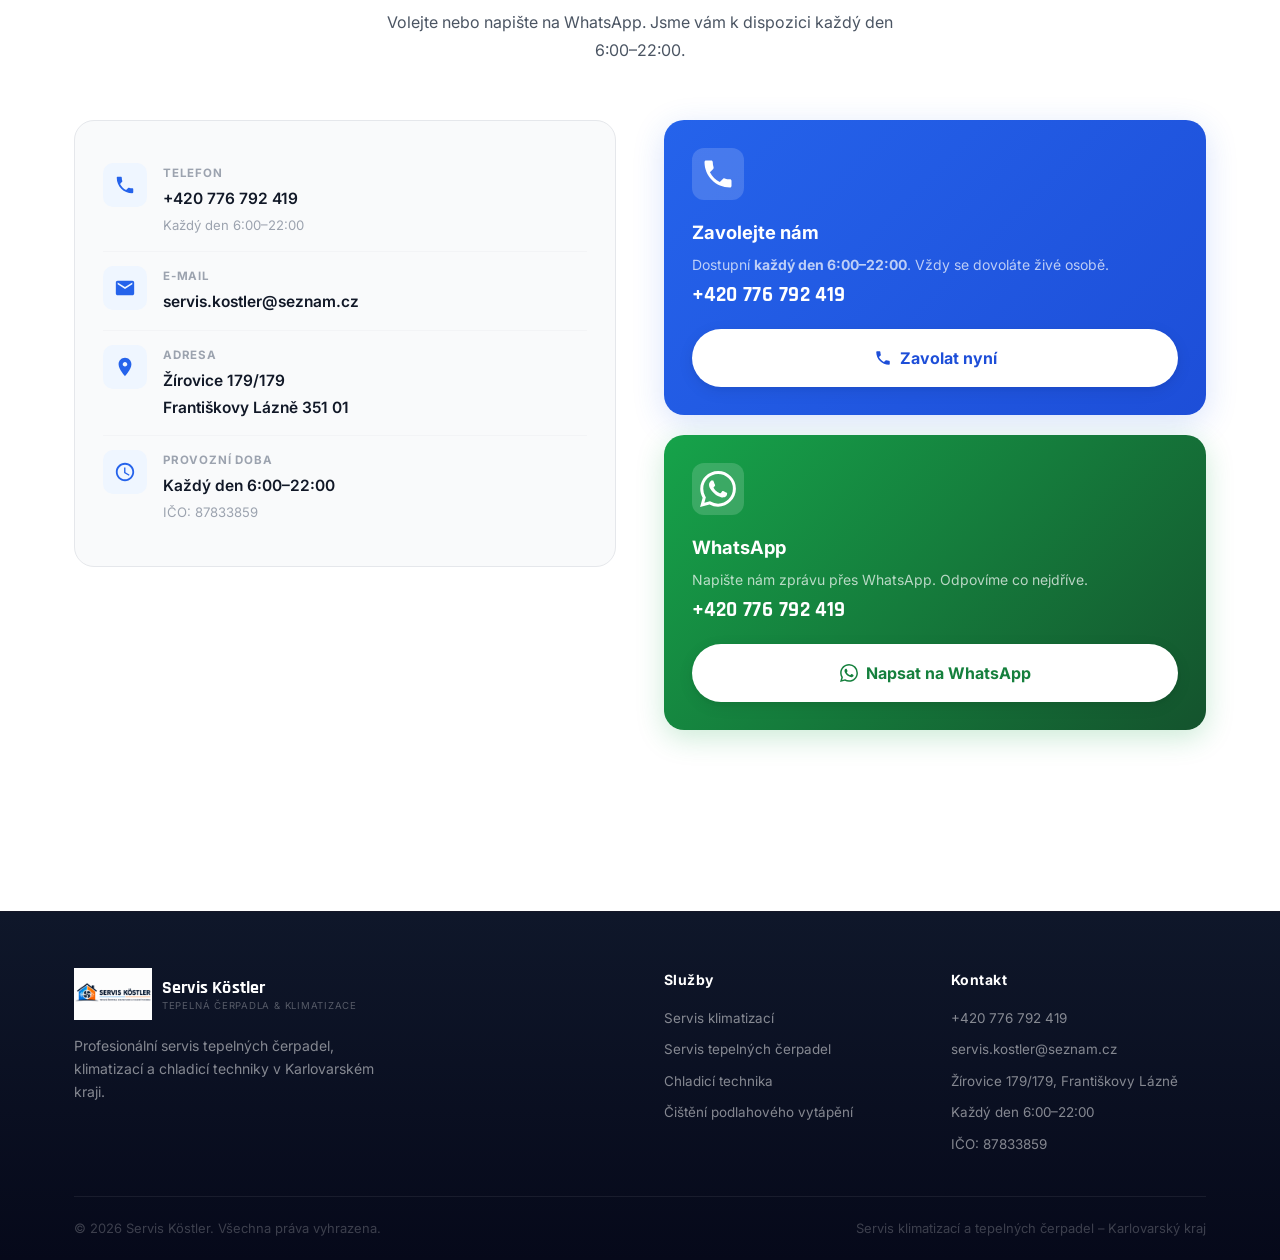
==== commit bbeee1f0: "fix(de): německá příhraniční města v hlavní mřížce Servicegebiet Přepsal přístup z hidden sidebar bl" ====
--- a/index.html
+++ b/index.html
@@ -448,33 +448,30 @@
           <div class="area-cities">
             <h3 class="area-cities-title" data-i18n="area.cities.h">Hlavní oblasti výjezdů</h3>
             <div class="cities-grid">
-              <div class="city-card"><svg width="16" height="16" viewBox="0 0 24 24" fill="none" aria-hidden="true"><path d="M12 2C8.13 2 5 5.13 5 9c0 5.25 7 13 7 13s7-7.75 7-13c0-3.87-3.13-7-7-7zm0 9.5c-1.38 0-2.5-1.12-2.5-2.5s1.12-2.5 2.5-2.5 2.5 1.12 2.5 2.5-1.12 2.5-2.5 2.5z" fill="currentColor"/></svg><span data-i18n="area.city1">Karlovy Vary</span></div>
-              <div class="city-card"><svg width="16" height="16" viewBox="0 0 24 24" fill="none" aria-hidden="true"><path d="M12 2C8.13 2 5 5.13 5 9c0 5.25 7 13 7 13s7-7.75 7-13c0-3.87-3.13-7-7-7zm0 9.5c-1.38 0-2.5-1.12-2.5-2.5s1.12-2.5 2.5-2.5 2.5 1.12 2.5 2.5-1.12 2.5-2.5 2.5z" fill="currentColor"/></svg><span data-i18n="area.city2">Cheb</span></div>
-              <div class="city-card"><svg width="16" height="16" viewBox="0 0 24 24" fill="none" aria-hidden="true"><path d="M12 2C8.13 2 5 5.13 5 9c0 5.25 7 13 7 13s7-7.75 7-13c0-3.87-3.13-7-7-7zm0 9.5c-1.38 0-2.5-1.12-2.5-2.5s1.12-2.5 2.5-2.5 2.5 1.12 2.5 2.5-1.12 2.5-2.5 2.5z" fill="currentColor"/></svg><span data-i18n="area.city3">Sokolov</span></div>
-              <div class="city-card"><svg width="16" height="16" viewBox="0 0 24 24" fill="none" aria-hidden="true"><path d="M12 2C8.13 2 5 5.13 5 9c0 5.25 7 13 7 13s7-7.75 7-13c0-3.87-3.13-7-7-7zm0 9.5c-1.38 0-2.5-1.12-2.5-2.5s1.12-2.5 2.5-2.5 2.5 1.12 2.5 2.5-1.12 2.5-2.5 2.5z" fill="currentColor"/></svg><span data-i18n="area.city4">Mariánské Lázně</span></div>
-              <div class="city-card"><svg width="16" height="16" viewBox="0 0 24 24" fill="none" aria-hidden="true"><path d="M12 2C8.13 2 5 5.13 5 9c0 5.25 7 13 7 13s7-7.75 7-13c0-3.87-3.13-7-7-7zm0 9.5c-1.38 0-2.5-1.12-2.5-2.5s1.12-2.5 2.5-2.5 2.5 1.12 2.5 2.5-1.12 2.5-2.5 2.5z" fill="currentColor"/></svg><span data-i18n="area.city5">Ostrov</span></div>
-              <div class="city-card"><svg width="16" height="16" viewBox="0 0 24 24" fill="none" aria-hidden="true"><path d="M12 2C8.13 2 5 5.13 5 9c0 5.25 7 13 7 13s7-7.75 7-13c0-3.87-3.13-7-7-7zm0 9.5c-1.38 0-2.5-1.12-2.5-2.5s1.12-2.5 2.5-2.5 2.5 1.12 2.5 2.5-1.12 2.5-2.5 2.5z" fill="currentColor"/></svg><span data-i18n="area.city6">Františkovy Lázně</span></div>
-              <div class="city-card city-card--more"><svg width="16" height="16" viewBox="0 0 24 24" fill="none" aria-hidden="true"><path d="M5 12h14M12 5l7 7-7 7" stroke="currentColor" stroke-width="2" stroke-linecap="round" stroke-linejoin="round"/></svg><span data-i18n="area.city7">a celý kraj</span></div>
-            </div>
-
-            <!-- Přeshraniční oblast – zobrazí se POUZE v německé verzi -->
-            <div class="area-crossborder">
-              <div class="area-crossborder-header">
-                <img src="images/flags/de.svg" class="area-crossborder-flag" alt="" aria-hidden="true" width="20" height="13">
-                <h3 class="area-crossborder-title" data-i18n="area.de.title">Auch für Kunden aus Deutschland</h3>
-              </div>
-              <p class="area-crossborder-text" data-i18n-html="area.de.intro"></p>
-              <div class="area-de-cities-label" data-i18n="area.de.cities.h">Wir fahren auch nach:</div>
-              <div class="cities-grid cities-grid--de">
-                <div class="city-card"><svg width="16" height="16" viewBox="0 0 24 24" fill="none" aria-hidden="true"><path d="M12 2C8.13 2 5 5.13 5 9c0 5.25 7 13 7 13s7-7.75 7-13c0-3.87-3.13-7-7-7zm0 9.5c-1.38 0-2.5-1.12-2.5-2.5s1.12-2.5 2.5-2.5 2.5 1.12 2.5 2.5-1.12 2.5-2.5 2.5z" fill="currentColor"/></svg><span>Hof</span></div>
-                <div class="city-card"><svg width="16" height="16" viewBox="0 0 24 24" fill="none" aria-hidden="true"><path d="M12 2C8.13 2 5 5.13 5 9c0 5.25 7 13 7 13s7-7.75 7-13c0-3.87-3.13-7-7-7zm0 9.5c-1.38 0-2.5-1.12-2.5-2.5s1.12-2.5 2.5-2.5 2.5 1.12 2.5 2.5-1.12 2.5-2.5 2.5z" fill="currentColor"/></svg><span>Selb</span></div>
-                <div class="city-card"><svg width="16" height="16" viewBox="0 0 24 24" fill="none" aria-hidden="true"><path d="M12 2C8.13 2 5 5.13 5 9c0 5.25 7 13 7 13s7-7.75 7-13c0-3.87-3.13-7-7-7zm0 9.5c-1.38 0-2.5-1.12-2.5-2.5s1.12-2.5 2.5-2.5 2.5 1.12 2.5 2.5-1.12 2.5-2.5 2.5z" fill="currentColor"/></svg><span>Marktredwitz</span></div>
-                <div class="city-card"><svg width="16" height="16" viewBox="0 0 24 24" fill="none" aria-hidden="true"><path d="M12 2C8.13 2 5 5.13 5 9c0 5.25 7 13 7 13s7-7.75 7-13c0-3.87-3.13-7-7-7zm0 9.5c-1.38 0-2.5-1.12-2.5-2.5s1.12-2.5 2.5-2.5 2.5 1.12 2.5 2.5-1.12 2.5-2.5 2.5z" fill="currentColor"/></svg><span>Wunsiedel</span></div>
-                <div class="city-card"><svg width="16" height="16" viewBox="0 0 24 24" fill="none" aria-hidden="true"><path d="M12 2C8.13 2 5 5.13 5 9c0 5.25 7 13 7 13s7-7.75 7-13c0-3.87-3.13-7-7-7zm0 9.5c-1.38 0-2.5-1.12-2.5-2.5s1.12-2.5 2.5-2.5 2.5 1.12 2.5 2.5-1.12 2.5-2.5 2.5z" fill="currentColor"/></svg><span>Rehau</span></div>
-                <div class="city-card"><svg width="16" height="16" viewBox="0 0 24 24" fill="none" aria-hidden="true"><path d="M12 2C8.13 2 5 5.13 5 9c0 5.25 7 13 7 13s7-7.75 7-13c0-3.87-3.13-7-7-7zm0 9.5c-1.38 0-2.5-1.12-2.5-2.5s1.12-2.5 2.5-2.5 2.5 1.12 2.5 2.5-1.12 2.5-2.5 2.5z" fill="currentColor"/></svg><span>Plauen</span></div>
-                <div class="city-card"><svg width="16" height="16" viewBox="0 0 24 24" fill="none" aria-hidden="true"><path d="M12 2C8.13 2 5 5.13 5 9c0 5.25 7 13 7 13s7-7.75 7-13c0-3.87-3.13-7-7-7zm0 9.5c-1.38 0-2.5-1.12-2.5-2.5s1.12-2.5 2.5-2.5 2.5 1.12 2.5 2.5-1.12 2.5-2.5 2.5z" fill="currentColor"/></svg><span>Chemnitz</span></div>
-                <div class="city-card"><svg width="16" height="16" viewBox="0 0 24 24" fill="none" aria-hidden="true"><path d="M12 2C8.13 2 5 5.13 5 9c0 5.25 7 13 7 13s7-7.75 7-13c0-3.87-3.13-7-7-7zm0 9.5c-1.38 0-2.5-1.12-2.5-2.5s1.12-2.5 2.5-2.5 2.5 1.12 2.5 2.5-1.12 2.5-2.5 2.5z" fill="currentColor"/></svg><span>Aue-Bad Schlema</span></div>
-              </div>
+              <!-- CS: česká města (skrytá v DE) -->
+              <div class="city-card city-card--cs"><svg width="16" height="16" viewBox="0 0 24 24" fill="none" aria-hidden="true"><path d="M12 2C8.13 2 5 5.13 5 9c0 5.25 7 13 7 13s7-7.75 7-13c0-3.87-3.13-7-7-7zm0 9.5c-1.38 0-2.5-1.12-2.5-2.5s1.12-2.5 2.5-2.5 2.5 1.12 2.5 2.5-1.12 2.5-2.5 2.5z" fill="currentColor"/></svg><span data-i18n="area.city1">Karlovy Vary</span></div>
+              <div class="city-card city-card--cs"><svg width="16" height="16" viewBox="0 0 24 24" fill="none" aria-hidden="true"><path d="M12 2C8.13 2 5 5.13 5 9c0 5.25 7 13 7 13s7-7.75 7-13c0-3.87-3.13-7-7-7zm0 9.5c-1.38 0-2.5-1.12-2.5-2.5s1.12-2.5 2.5-2.5 2.5 1.12 2.5 2.5-1.12 2.5-2.5 2.5z" fill="currentColor"/></svg><span data-i18n="area.city2">Cheb</span></div>
+              <div class="city-card city-card--cs"><svg width="16" height="16" viewBox="0 0 24 24" fill="none" aria-hidden="true"><path d="M12 2C8.13 2 5 5.13 5 9c0 5.25 7 13 7 13s7-7.75 7-13c0-3.87-3.13-7-7-7zm0 9.5c-1.38 0-2.5-1.12-2.5-2.5s1.12-2.5 2.5-2.5 2.5 1.12 2.5 2.5-1.12 2.5-2.5 2.5z" fill="currentColor"/></svg><span data-i18n="area.city3">Sokolov</span></div>
+              <div class="city-card city-card--cs"><svg width="16" height="16" viewBox="0 0 24 24" fill="none" aria-hidden="true"><path d="M12 2C8.13 2 5 5.13 5 9c0 5.25 7 13 7 13s7-7.75 7-13c0-3.87-3.13-7-7-7zm0 9.5c-1.38 0-2.5-1.12-2.5-2.5s1.12-2.5 2.5-2.5 2.5 1.12 2.5 2.5-1.12 2.5-2.5 2.5z" fill="currentColor"/></svg><span data-i18n="area.city4">Mariánské Lázně</span></div>
+              <div class="city-card city-card--cs"><svg width="16" height="16" viewBox="0 0 24 24" fill="none" aria-hidden="true"><path d="M12 2C8.13 2 5 5.13 5 9c0 5.25 7 13 7 13s7-7.75 7-13c0-3.87-3.13-7-7-7zm0 9.5c-1.38 0-2.5-1.12-2.5-2.5s1.12-2.5 2.5-2.5 2.5 1.12 2.5 2.5-1.12 2.5-2.5 2.5z" fill="currentColor"/></svg><span data-i18n="area.city5">Ostrov</span></div>
+              <div class="city-card city-card--cs"><svg width="16" height="16" viewBox="0 0 24 24" fill="none" aria-hidden="true"><path d="M12 2C8.13 2 5 5.13 5 9c0 5.25 7 13 7 13s7-7.75 7-13c0-3.87-3.13-7-7-7zm0 9.5c-1.38 0-2.5-1.12-2.5-2.5s1.12-2.5 2.5-2.5 2.5 1.12 2.5 2.5-1.12 2.5-2.5 2.5z" fill="currentColor"/></svg><span data-i18n="area.city6">Františkovy Lázně</span></div>
+              <div class="city-card city-card--more city-card--cs"><svg width="16" height="16" viewBox="0 0 24 24" fill="none" aria-hidden="true"><path d="M5 12h14M12 5l7 7-7 7" stroke="currentColor" stroke-width="2" stroke-linecap="round" stroke-linejoin="round"/></svg><span data-i18n="area.city7">a celý kraj</span></div>
+              <!-- DE: německá a příhraniční česká města (skrytá v CS) -->
+              <div class="city-card city-card--de"><svg width="16" height="16" viewBox="0 0 24 24" fill="none" aria-hidden="true"><path d="M12 2C8.13 2 5 5.13 5 9c0 5.25 7 13 7 13s7-7.75 7-13c0-3.87-3.13-7-7-7zm0 9.5c-1.38 0-2.5-1.12-2.5-2.5s1.12-2.5 2.5-2.5 2.5 1.12 2.5 2.5-1.12 2.5-2.5 2.5z" fill="currentColor"/></svg><span>Karlsbad</span></div>
+              <div class="city-card city-card--de"><svg width="16" height="16" viewBox="0 0 24 24" fill="none" aria-hidden="true"><path d="M12 2C8.13 2 5 5.13 5 9c0 5.25 7 13 7 13s7-7.75 7-13c0-3.87-3.13-7-7-7zm0 9.5c-1.38 0-2.5-1.12-2.5-2.5s1.12-2.5 2.5-2.5 2.5 1.12 2.5 2.5-1.12 2.5-2.5 2.5z" fill="currentColor"/></svg><span>Eger / Cheb</span></div>
+              <div class="city-card city-card--de"><svg width="16" height="16" viewBox="0 0 24 24" fill="none" aria-hidden="true"><path d="M12 2C8.13 2 5 5.13 5 9c0 5.25 7 13 7 13s7-7.75 7-13c0-3.87-3.13-7-7-7zm0 9.5c-1.38 0-2.5-1.12-2.5-2.5s1.12-2.5 2.5-2.5 2.5 1.12 2.5 2.5-1.12 2.5-2.5 2.5z" fill="currentColor"/></svg><span>Hof</span></div>
+              <div class="city-card city-card--de"><svg width="16" height="16" viewBox="0 0 24 24" fill="none" aria-hidden="true"><path d="M12 2C8.13 2 5 5.13 5 9c0 5.25 7 13 7 13s7-7.75 7-13c0-3.87-3.13-7-7-7zm0 9.5c-1.38 0-2.5-1.12-2.5-2.5s1.12-2.5 2.5-2.5 2.5 1.12 2.5 2.5-1.12 2.5-2.5 2.5z" fill="currentColor"/></svg><span>Selb</span></div>
+              <div class="city-card city-card--de"><svg width="16" height="16" viewBox="0 0 24 24" fill="none" aria-hidden="true"><path d="M12 2C8.13 2 5 5.13 5 9c0 5.25 7 13 7 13s7-7.75 7-13c0-3.87-3.13-7-7-7zm0 9.5c-1.38 0-2.5-1.12-2.5-2.5s1.12-2.5 2.5-2.5 2.5 1.12 2.5 2.5-1.12 2.5-2.5 2.5z" fill="currentColor"/></svg><span>Marktredwitz</span></div>
+              <div class="city-card city-card--de"><svg width="16" height="16" viewBox="0 0 24 24" fill="none" aria-hidden="true"><path d="M12 2C8.13 2 5 5.13 5 9c0 5.25 7 13 7 13s7-7.75 7-13c0-3.87-3.13-7-7-7zm0 9.5c-1.38 0-2.5-1.12-2.5-2.5s1.12-2.5 2.5-2.5 2.5 1.12 2.5 2.5-1.12 2.5-2.5 2.5z" fill="currentColor"/></svg><span>Wunsiedel</span></div>
+              <div class="city-card city-card--de"><svg width="16" height="16" viewBox="0 0 24 24" fill="none" aria-hidden="true"><path d="M12 2C8.13 2 5 5.13 5 9c0 5.25 7 13 7 13s7-7.75 7-13c0-3.87-3.13-7-7-7zm0 9.5c-1.38 0-2.5-1.12-2.5-2.5s1.12-2.5 2.5-2.5 2.5 1.12 2.5 2.5-1.12 2.5-2.5 2.5z" fill="currentColor"/></svg><span>Rehau</span></div>
+              <div class="city-card city-card--de"><svg width="16" height="16" viewBox="0 0 24 24" fill="none" aria-hidden="true"><path d="M12 2C8.13 2 5 5.13 5 9c0 5.25 7 13 7 13s7-7.75 7-13c0-3.87-3.13-7-7-7zm0 9.5c-1.38 0-2.5-1.12-2.5-2.5s1.12-2.5 2.5-2.5 2.5 1.12 2.5 2.5-1.12 2.5-2.5 2.5z" fill="currentColor"/></svg><span>Plauen</span></div>
+              <div class="city-card city-card--de"><svg width="16" height="16" viewBox="0 0 24 24" fill="none" aria-hidden="true"><path d="M12 2C8.13 2 5 5.13 5 9c0 5.25 7 13 7 13s7-7.75 7-13c0-3.87-3.13-7-7-7zm0 9.5c-1.38 0-2.5-1.12-2.5-2.5s1.12-2.5 2.5-2.5 2.5 1.12 2.5 2.5-1.12 2.5-2.5 2.5z" fill="currentColor"/></svg><span>Zwickau</span></div>
+              <div class="city-card city-card--de"><svg width="16" height="16" viewBox="0 0 24 24" fill="none" aria-hidden="true"><path d="M12 2C8.13 2 5 5.13 5 9c0 5.25 7 13 7 13s7-7.75 7-13c0-3.87-3.13-7-7-7zm0 9.5c-1.38 0-2.5-1.12-2.5-2.5s1.12-2.5 2.5-2.5 2.5 1.12 2.5 2.5-1.12 2.5-2.5 2.5z" fill="currentColor"/></svg><span>Chemnitz</span></div>
+              <div class="city-card city-card--de"><svg width="16" height="16" viewBox="0 0 24 24" fill="none" aria-hidden="true"><path d="M12 2C8.13 2 5 5.13 5 9c0 5.25 7 13 7 13s7-7.75 7-13c0-3.87-3.13-7-7-7zm0 9.5c-1.38 0-2.5-1.12-2.5-2.5s1.12-2.5 2.5-2.5 2.5 1.12 2.5 2.5-1.12 2.5-2.5 2.5z" fill="currentColor"/></svg><span>Bayreuth</span></div>
+              <div class="city-card city-card--de"><svg width="16" height="16" viewBox="0 0 24 24" fill="none" aria-hidden="true"><path d="M12 2C8.13 2 5 5.13 5 9c0 5.25 7 13 7 13s7-7.75 7-13c0-3.87-3.13-7-7-7zm0 9.5c-1.38 0-2.5-1.12-2.5-2.5s1.12-2.5 2.5-2.5 2.5 1.12 2.5 2.5-1.12 2.5-2.5 2.5z" fill="currentColor"/></svg><span>Weiden i.d.OPf.</span></div>
+              <div class="city-card city-card--de"><svg width="16" height="16" viewBox="0 0 24 24" fill="none" aria-hidden="true"><path d="M12 2C8.13 2 5 5.13 5 9c0 5.25 7 13 7 13s7-7.75 7-13c0-3.87-3.13-7-7-7zm0 9.5c-1.38 0-2.5-1.12-2.5-2.5s1.12-2.5 2.5-2.5 2.5 1.12 2.5 2.5-1.12 2.5-2.5 2.5z" fill="currentColor"/></svg><span>Tirschenreuth</span></div>
+              <div class="city-card city-card--de"><svg width="16" height="16" viewBox="0 0 24 24" fill="none" aria-hidden="true"><path d="M12 2C8.13 2 5 5.13 5 9c0 5.25 7 13 7 13s7-7.75 7-13c0-3.87-3.13-7-7-7zm0 9.5c-1.38 0-2.5-1.12-2.5-2.5s1.12-2.5 2.5-2.5 2.5 1.12 2.5 2.5-1.12 2.5-2.5 2.5z" fill="currentColor"/></svg><span>Annaberg-Buchholz</span></div>
+              <div class="city-card city-card--de"><svg width="16" height="16" viewBox="0 0 24 24" fill="none" aria-hidden="true"><path d="M12 2C8.13 2 5 5.13 5 9c0 5.25 7 13 7 13s7-7.75 7-13c0-3.87-3.13-7-7-7zm0 9.5c-1.38 0-2.5-1.12-2.5-2.5s1.12-2.5 2.5-2.5 2.5 1.12 2.5 2.5-1.12 2.5-2.5 2.5z" fill="currentColor"/></svg><span>Aue-Bad Schlema</span></div>
             </div>
           </div>
           <div class="area-stats">
--- a/css/style.css
+++ b/css/style.css
@@ -566,25 +566,10 @@
   display: grid; grid-template-columns: repeat(2, 1fr); gap: 10px;
 }
 
-/* Přeshraniční oblast – DE verze */
-.area-crossborder { display: none; margin-top: 28px; padding-top: 24px; border-top: 1px solid rgba(255,255,255,.1); }
-html[lang="de"] .area-crossborder { display: block; }
-
-.area-crossborder-header { display: flex; align-items: center; gap: 10px; margin-bottom: 12px; }
-.area-crossborder-flag { border-radius: 2px; box-shadow: 0 0 0 1px rgba(255,255,255,.15); flex-shrink: 0; }
-.area-crossborder-title {
-  font-family: 'Rajdhani', sans-serif; font-weight: 700; font-size: 1rem;
-  color: #fff; letter-spacing: .01em; margin: 0;
-}
-.area-crossborder-text {
-  font-size: .875rem; color: rgba(255,255,255,.65); line-height: 1.7; margin-bottom: 16px;
-}
-.area-crossborder-text strong { color: rgba(255,255,255,.88); font-weight: 600; }
-.area-de-cities-label {
-  color: rgba(255,255,255,.4); font-size: .7rem; font-weight: 700;
-  text-transform: uppercase; letter-spacing: .1em; margin-bottom: 10px;
-}
-.cities-grid--de { margin-top: 0; }
+/* Přepínání CS/DE měst v mřížce */
+.city-card--de { display: none; }
+html[lang="de"] .city-card--cs { display: none; }
+html[lang="de"] .city-card--de { display: flex; }
 
 .city-card {
   display: flex; align-items: center; gap: 10px;
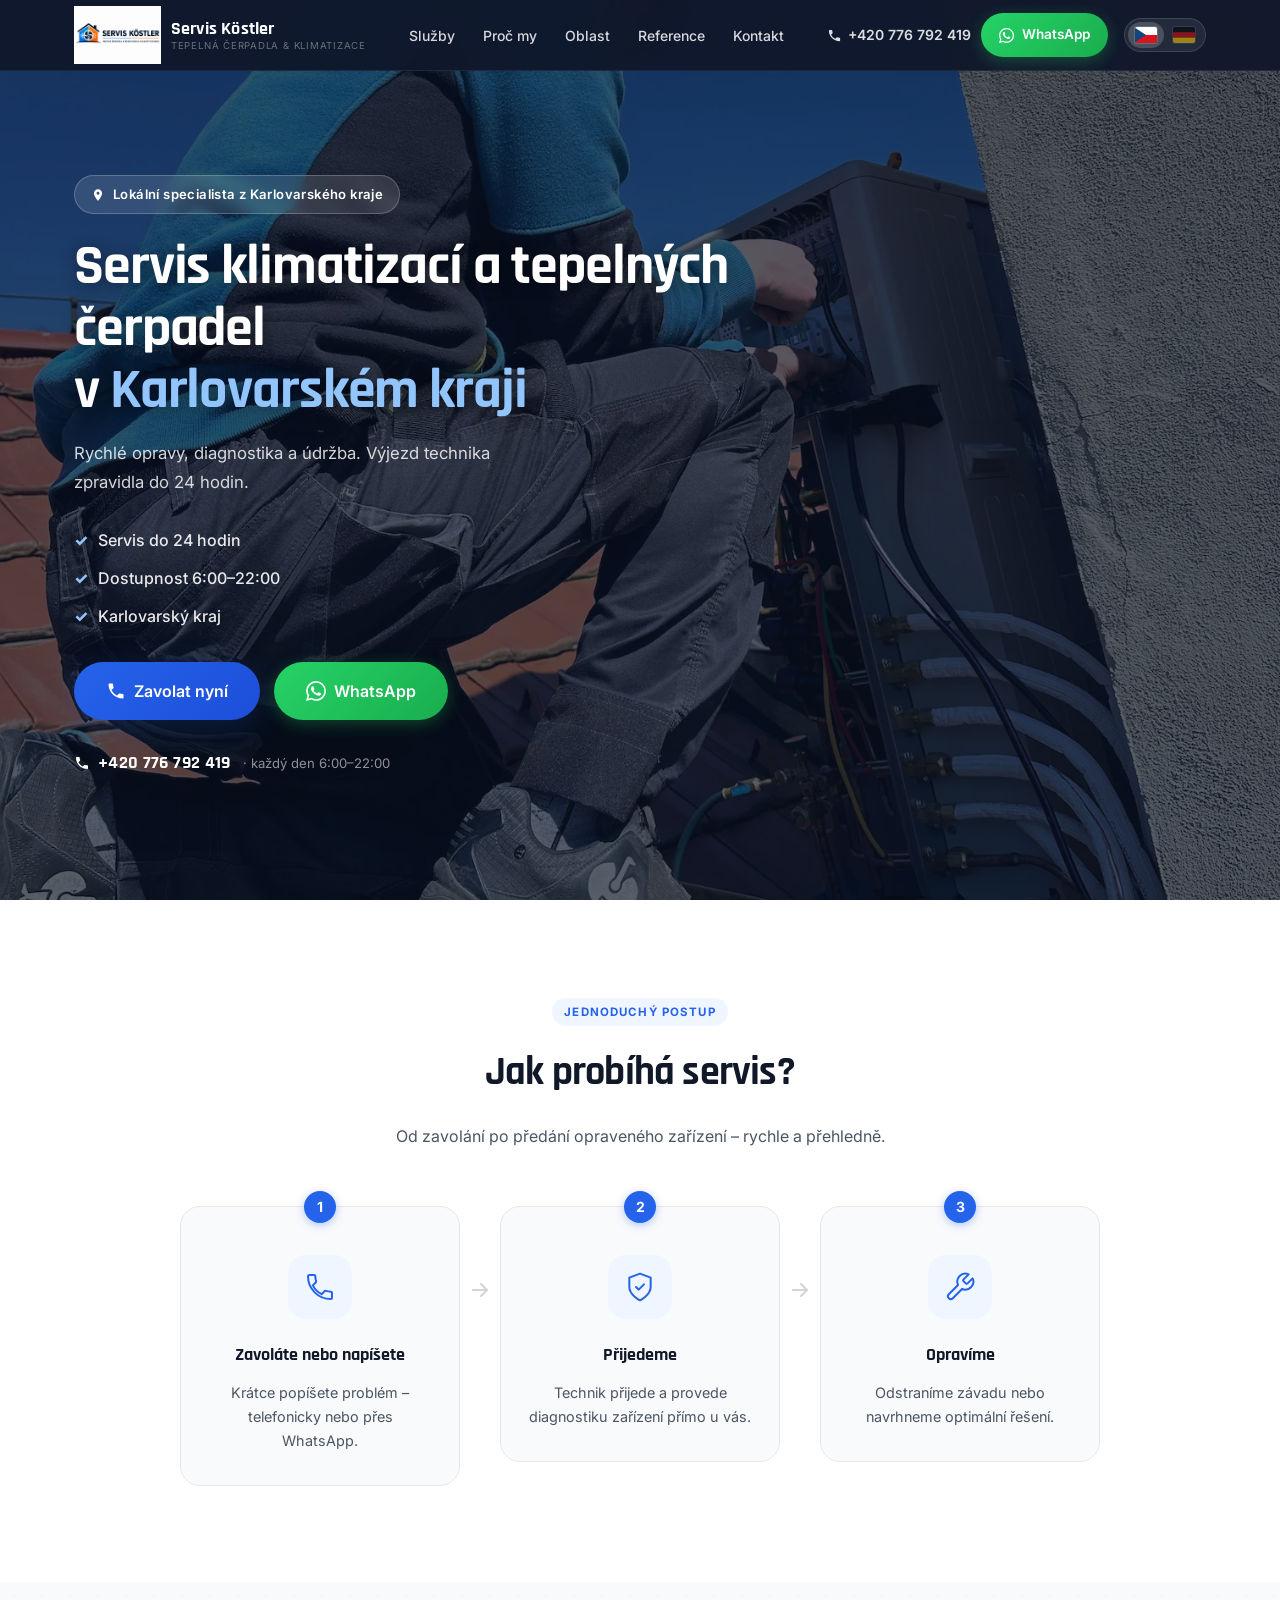
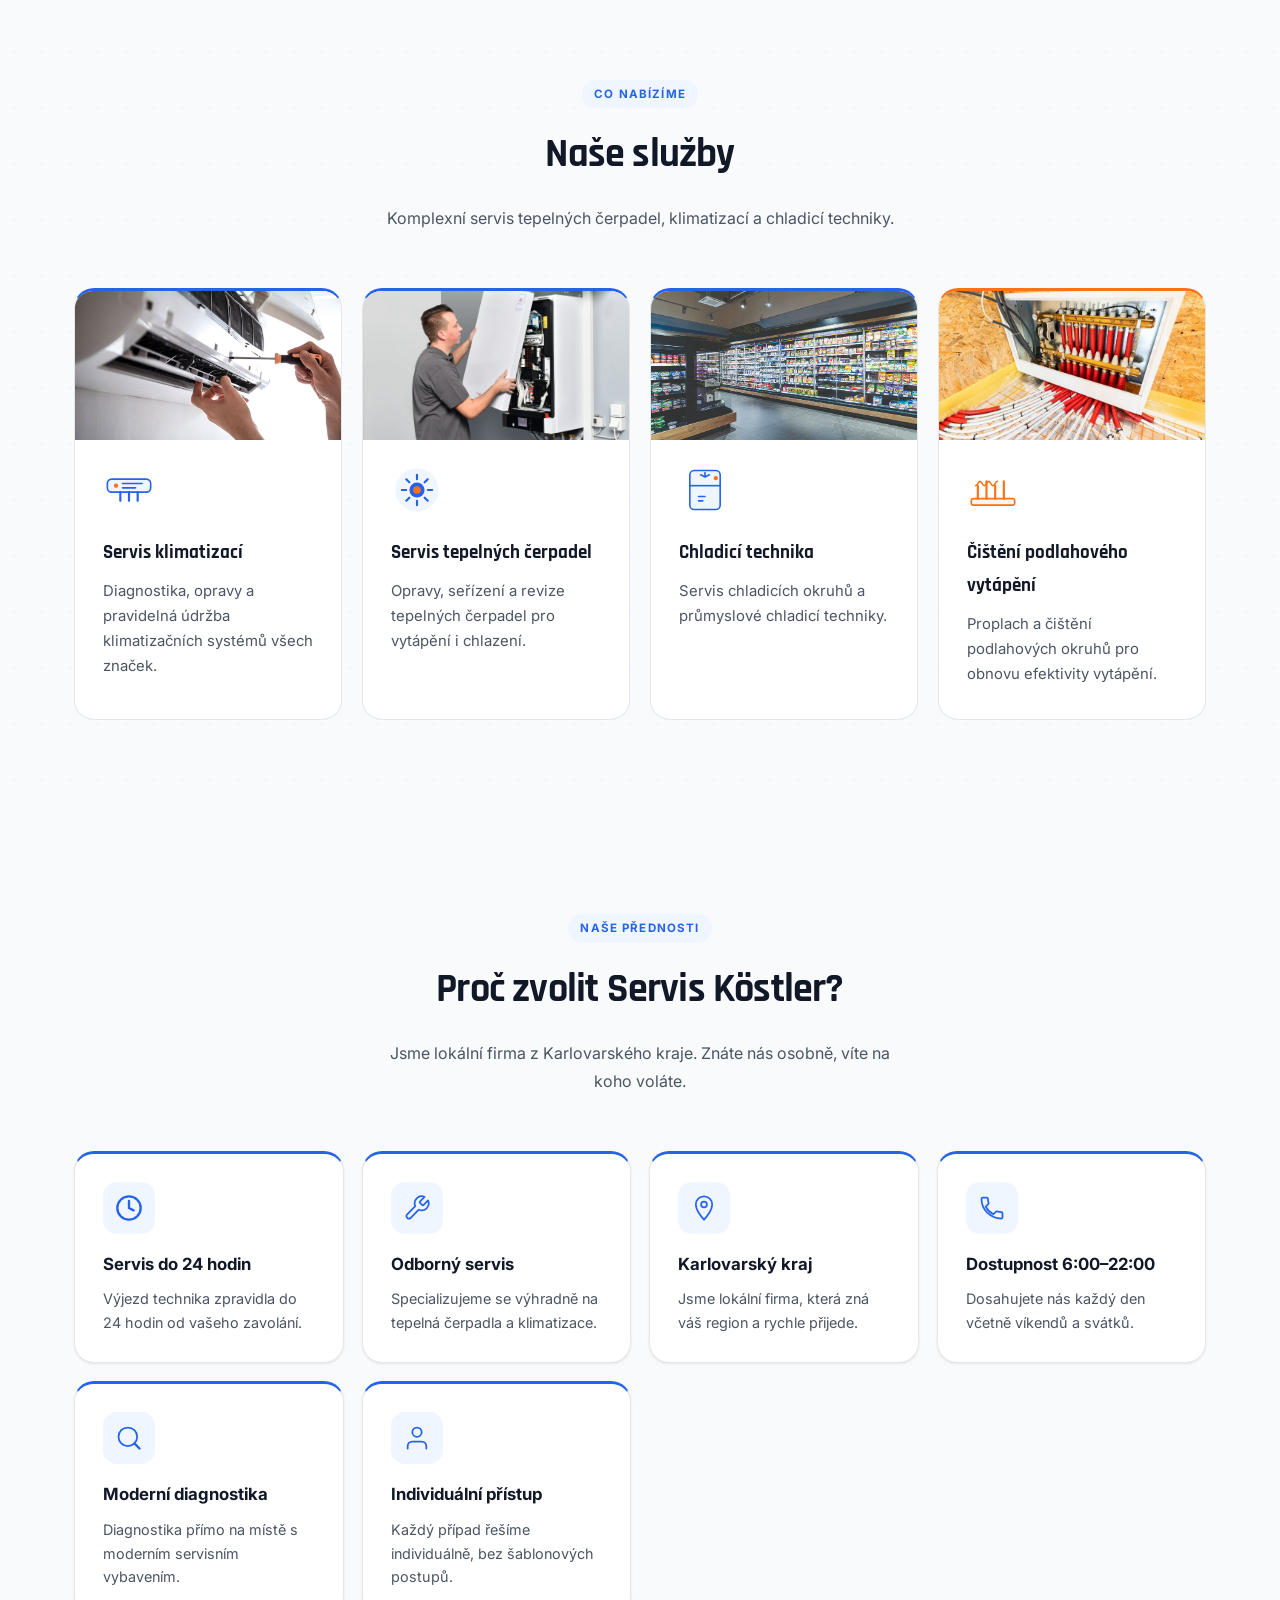
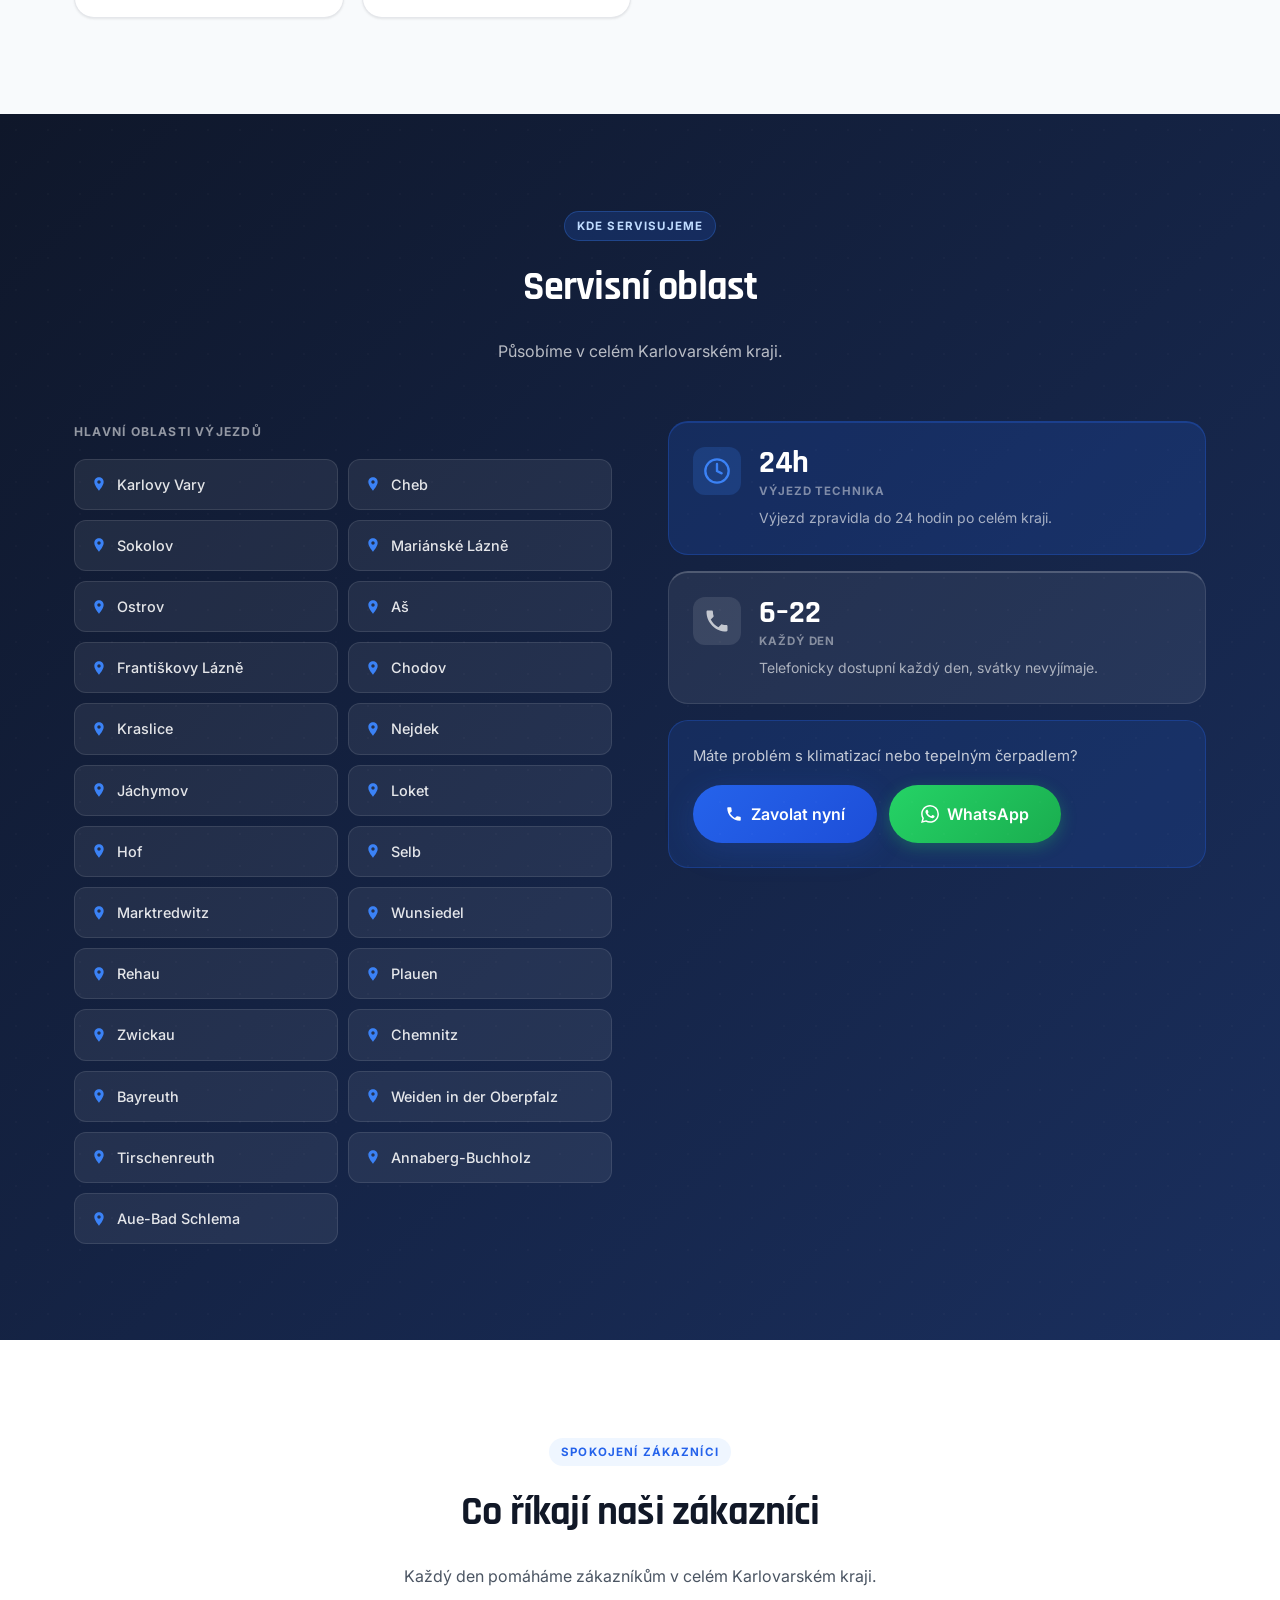
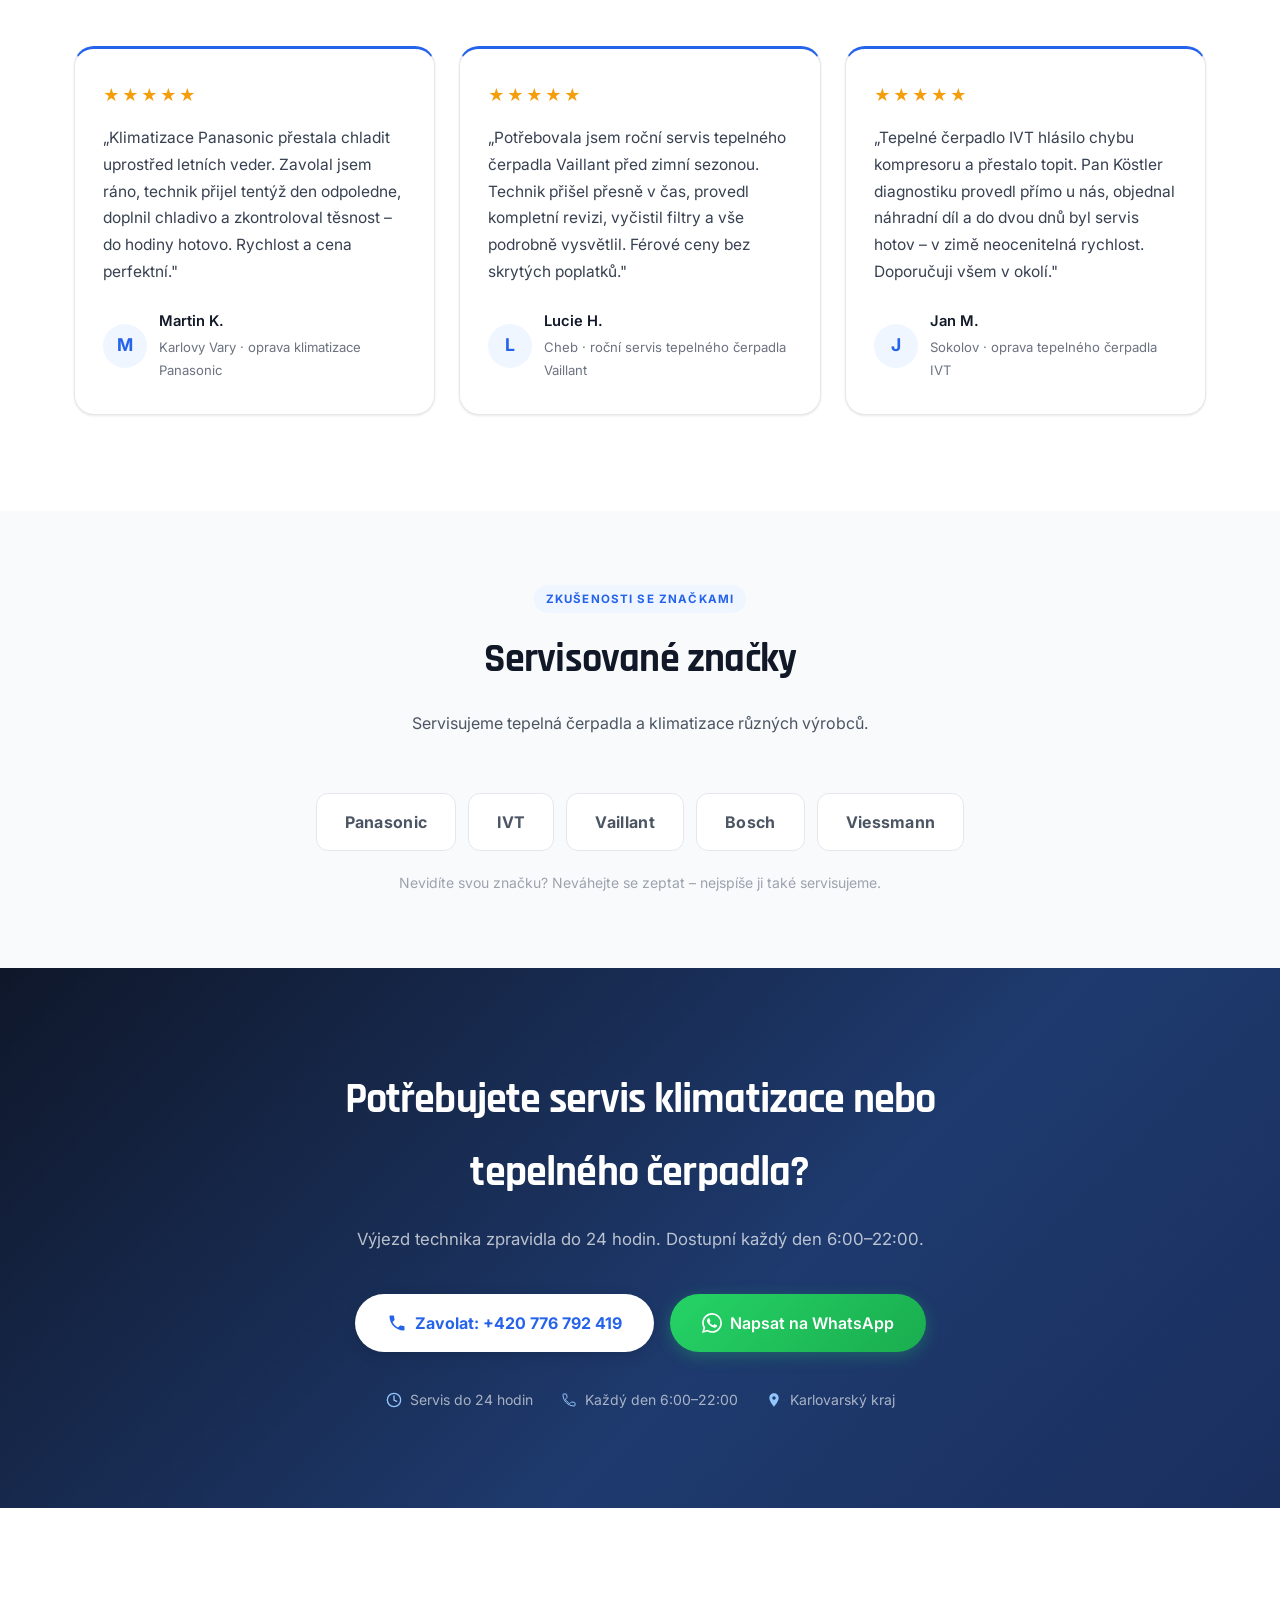
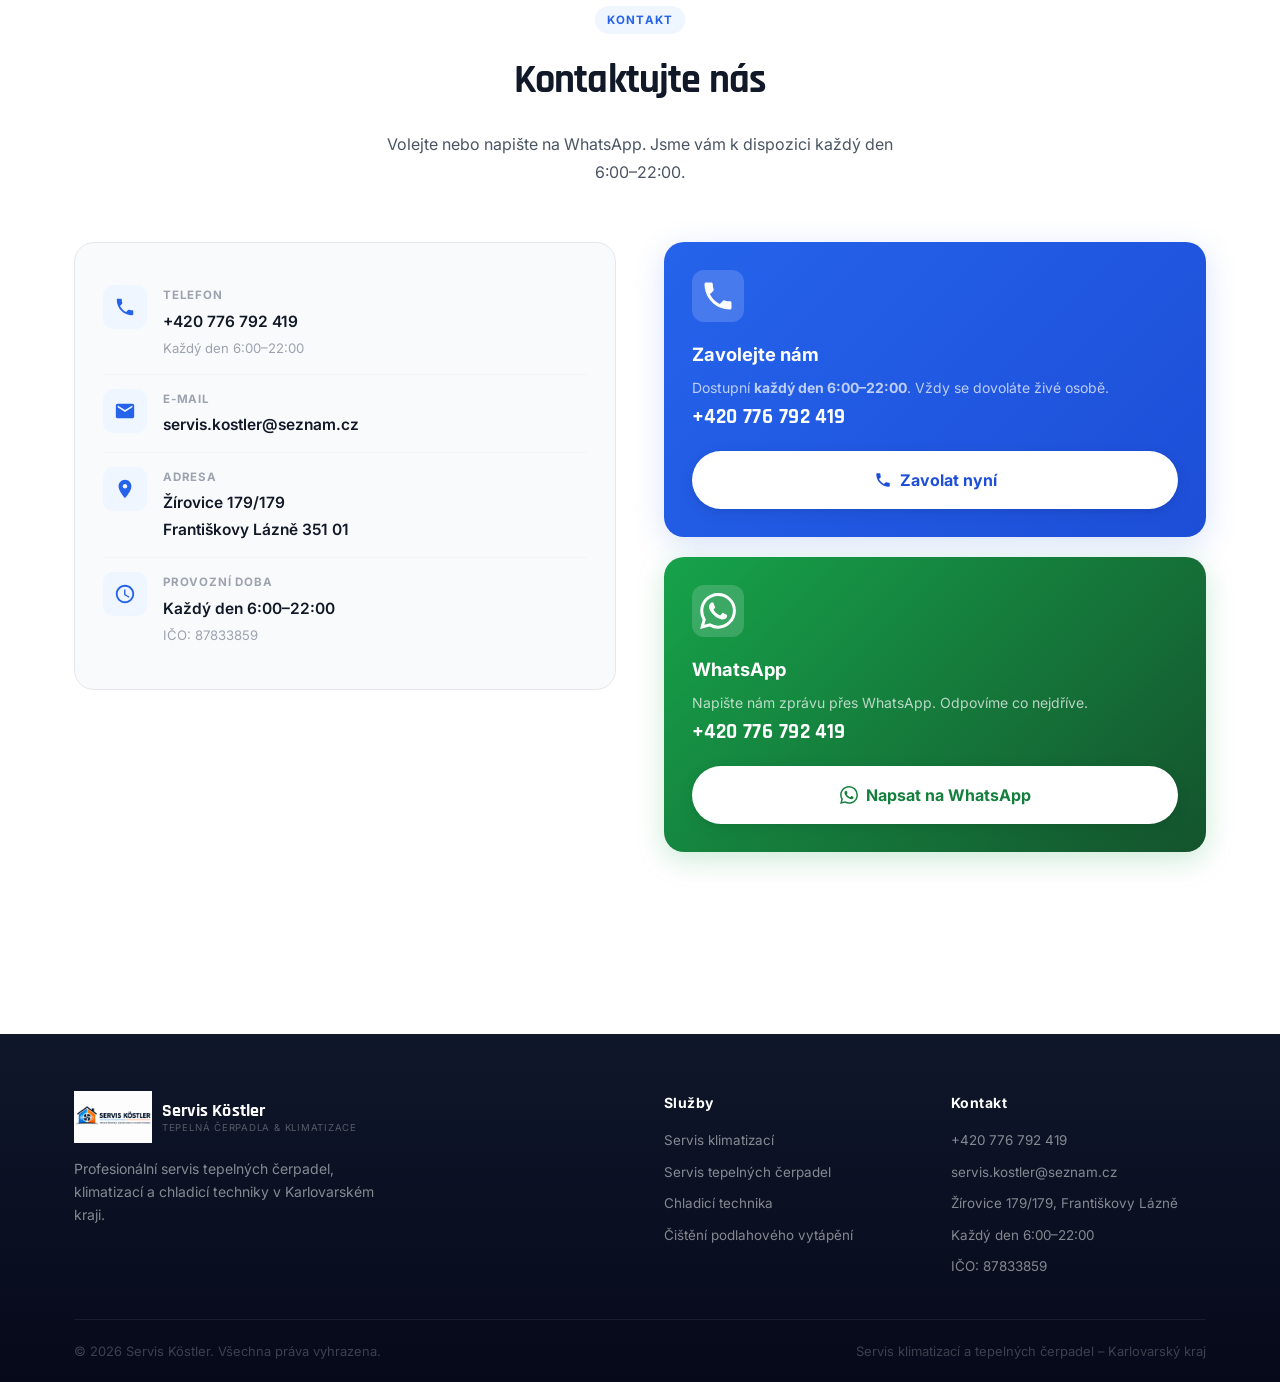
==== commit 89dc8fbf: "fix(area): správné seznamy měst podle jazyka serviceAreas.cs (12 měst Karlovarského kraje):   Karlov" ====
--- a/index.html
+++ b/index.html
@@ -448,17 +448,20 @@
           <div class="area-cities">
             <h3 class="area-cities-title" data-i18n="area.cities.h">Hlavní oblasti výjezdů</h3>
             <div class="cities-grid">
-              <!-- CS: česká města (skrytá v DE) -->
-              <div class="city-card city-card--cs"><svg width="16" height="16" viewBox="0 0 24 24" fill="none" aria-hidden="true"><path d="M12 2C8.13 2 5 5.13 5 9c0 5.25 7 13 7 13s7-7.75 7-13c0-3.87-3.13-7-7-7zm0 9.5c-1.38 0-2.5-1.12-2.5-2.5s1.12-2.5 2.5-2.5 2.5 1.12 2.5 2.5-1.12 2.5-2.5 2.5z" fill="currentColor"/></svg><span data-i18n="area.city1">Karlovy Vary</span></div>
-              <div class="city-card city-card--cs"><svg width="16" height="16" viewBox="0 0 24 24" fill="none" aria-hidden="true"><path d="M12 2C8.13 2 5 5.13 5 9c0 5.25 7 13 7 13s7-7.75 7-13c0-3.87-3.13-7-7-7zm0 9.5c-1.38 0-2.5-1.12-2.5-2.5s1.12-2.5 2.5-2.5 2.5 1.12 2.5 2.5-1.12 2.5-2.5 2.5z" fill="currentColor"/></svg><span data-i18n="area.city2">Cheb</span></div>
-              <div class="city-card city-card--cs"><svg width="16" height="16" viewBox="0 0 24 24" fill="none" aria-hidden="true"><path d="M12 2C8.13 2 5 5.13 5 9c0 5.25 7 13 7 13s7-7.75 7-13c0-3.87-3.13-7-7-7zm0 9.5c-1.38 0-2.5-1.12-2.5-2.5s1.12-2.5 2.5-2.5 2.5 1.12 2.5 2.5-1.12 2.5-2.5 2.5z" fill="currentColor"/></svg><span data-i18n="area.city3">Sokolov</span></div>
-              <div class="city-card city-card--cs"><svg width="16" height="16" viewBox="0 0 24 24" fill="none" aria-hidden="true"><path d="M12 2C8.13 2 5 5.13 5 9c0 5.25 7 13 7 13s7-7.75 7-13c0-3.87-3.13-7-7-7zm0 9.5c-1.38 0-2.5-1.12-2.5-2.5s1.12-2.5 2.5-2.5 2.5 1.12 2.5 2.5-1.12 2.5-2.5 2.5z" fill="currentColor"/></svg><span data-i18n="area.city4">Mariánské Lázně</span></div>
-              <div class="city-card city-card--cs"><svg width="16" height="16" viewBox="0 0 24 24" fill="none" aria-hidden="true"><path d="M12 2C8.13 2 5 5.13 5 9c0 5.25 7 13 7 13s7-7.75 7-13c0-3.87-3.13-7-7-7zm0 9.5c-1.38 0-2.5-1.12-2.5-2.5s1.12-2.5 2.5-2.5 2.5 1.12 2.5 2.5-1.12 2.5-2.5 2.5z" fill="currentColor"/></svg><span data-i18n="area.city5">Ostrov</span></div>
-              <div class="city-card city-card--cs"><svg width="16" height="16" viewBox="0 0 24 24" fill="none" aria-hidden="true"><path d="M12 2C8.13 2 5 5.13 5 9c0 5.25 7 13 7 13s7-7.75 7-13c0-3.87-3.13-7-7-7zm0 9.5c-1.38 0-2.5-1.12-2.5-2.5s1.12-2.5 2.5-2.5 2.5 1.12 2.5 2.5-1.12 2.5-2.5 2.5z" fill="currentColor"/></svg><span data-i18n="area.city6">Františkovy Lázně</span></div>
-              <div class="city-card city-card--more city-card--cs"><svg width="16" height="16" viewBox="0 0 24 24" fill="none" aria-hidden="true"><path d="M5 12h14M12 5l7 7-7 7" stroke="currentColor" stroke-width="2" stroke-linecap="round" stroke-linejoin="round"/></svg><span data-i18n="area.city7">a celý kraj</span></div>
-              <!-- DE: německá a příhraniční česká města (skrytá v CS) -->
-              <div class="city-card city-card--de"><svg width="16" height="16" viewBox="0 0 24 24" fill="none" aria-hidden="true"><path d="M12 2C8.13 2 5 5.13 5 9c0 5.25 7 13 7 13s7-7.75 7-13c0-3.87-3.13-7-7-7zm0 9.5c-1.38 0-2.5-1.12-2.5-2.5s1.12-2.5 2.5-2.5 2.5 1.12 2.5 2.5-1.12 2.5-2.5 2.5z" fill="currentColor"/></svg><span>Karlsbad</span></div>
-              <div class="city-card city-card--de"><svg width="16" height="16" viewBox="0 0 24 24" fill="none" aria-hidden="true"><path d="M12 2C8.13 2 5 5.13 5 9c0 5.25 7 13 7 13s7-7.75 7-13c0-3.87-3.13-7-7-7zm0 9.5c-1.38 0-2.5-1.12-2.5-2.5s1.12-2.5 2.5-2.5 2.5 1.12 2.5 2.5-1.12 2.5-2.5 2.5z" fill="currentColor"/></svg><span>Eger / Cheb</span></div>
+              <!-- serviceAreas.cs – pouze v české verzi -->
+              <div class="city-card city-card--cs"><svg width="16" height="16" viewBox="0 0 24 24" fill="none" aria-hidden="true"><path d="M12 2C8.13 2 5 5.13 5 9c0 5.25 7 13 7 13s7-7.75 7-13c0-3.87-3.13-7-7-7zm0 9.5c-1.38 0-2.5-1.12-2.5-2.5s1.12-2.5 2.5-2.5 2.5 1.12 2.5 2.5-1.12 2.5-2.5 2.5z" fill="currentColor"/></svg><span>Karlovy Vary</span></div>
+              <div class="city-card city-card--cs"><svg width="16" height="16" viewBox="0 0 24 24" fill="none" aria-hidden="true"><path d="M12 2C8.13 2 5 5.13 5 9c0 5.25 7 13 7 13s7-7.75 7-13c0-3.87-3.13-7-7-7zm0 9.5c-1.38 0-2.5-1.12-2.5-2.5s1.12-2.5 2.5-2.5 2.5 1.12 2.5 2.5-1.12 2.5-2.5 2.5z" fill="currentColor"/></svg><span>Cheb</span></div>
+              <div class="city-card city-card--cs"><svg width="16" height="16" viewBox="0 0 24 24" fill="none" aria-hidden="true"><path d="M12 2C8.13 2 5 5.13 5 9c0 5.25 7 13 7 13s7-7.75 7-13c0-3.87-3.13-7-7-7zm0 9.5c-1.38 0-2.5-1.12-2.5-2.5s1.12-2.5 2.5-2.5 2.5 1.12 2.5 2.5-1.12 2.5-2.5 2.5z" fill="currentColor"/></svg><span>Sokolov</span></div>
+              <div class="city-card city-card--cs"><svg width="16" height="16" viewBox="0 0 24 24" fill="none" aria-hidden="true"><path d="M12 2C8.13 2 5 5.13 5 9c0 5.25 7 13 7 13s7-7.75 7-13c0-3.87-3.13-7-7-7zm0 9.5c-1.38 0-2.5-1.12-2.5-2.5s1.12-2.5 2.5-2.5 2.5 1.12 2.5 2.5-1.12 2.5-2.5 2.5z" fill="currentColor"/></svg><span>Mariánské Lázně</span></div>
+              <div class="city-card city-card--cs"><svg width="16" height="16" viewBox="0 0 24 24" fill="none" aria-hidden="true"><path d="M12 2C8.13 2 5 5.13 5 9c0 5.25 7 13 7 13s7-7.75 7-13c0-3.87-3.13-7-7-7zm0 9.5c-1.38 0-2.5-1.12-2.5-2.5s1.12-2.5 2.5-2.5 2.5 1.12 2.5 2.5-1.12 2.5-2.5 2.5z" fill="currentColor"/></svg><span>Ostrov</span></div>
+              <div class="city-card city-card--cs"><svg width="16" height="16" viewBox="0 0 24 24" fill="none" aria-hidden="true"><path d="M12 2C8.13 2 5 5.13 5 9c0 5.25 7 13 7 13s7-7.75 7-13c0-3.87-3.13-7-7-7zm0 9.5c-1.38 0-2.5-1.12-2.5-2.5s1.12-2.5 2.5-2.5 2.5 1.12 2.5 2.5-1.12 2.5-2.5 2.5z" fill="currentColor"/></svg><span>Aš</span></div>
+              <div class="city-card city-card--cs"><svg width="16" height="16" viewBox="0 0 24 24" fill="none" aria-hidden="true"><path d="M12 2C8.13 2 5 5.13 5 9c0 5.25 7 13 7 13s7-7.75 7-13c0-3.87-3.13-7-7-7zm0 9.5c-1.38 0-2.5-1.12-2.5-2.5s1.12-2.5 2.5-2.5 2.5 1.12 2.5 2.5-1.12 2.5-2.5 2.5z" fill="currentColor"/></svg><span>Františkovy Lázně</span></div>
+              <div class="city-card city-card--cs"><svg width="16" height="16" viewBox="0 0 24 24" fill="none" aria-hidden="true"><path d="M12 2C8.13 2 5 5.13 5 9c0 5.25 7 13 7 13s7-7.75 7-13c0-3.87-3.13-7-7-7zm0 9.5c-1.38 0-2.5-1.12-2.5-2.5s1.12-2.5 2.5-2.5 2.5 1.12 2.5 2.5-1.12 2.5-2.5 2.5z" fill="currentColor"/></svg><span>Chodov</span></div>
+              <div class="city-card city-card--cs"><svg width="16" height="16" viewBox="0 0 24 24" fill="none" aria-hidden="true"><path d="M12 2C8.13 2 5 5.13 5 9c0 5.25 7 13 7 13s7-7.75 7-13c0-3.87-3.13-7-7-7zm0 9.5c-1.38 0-2.5-1.12-2.5-2.5s1.12-2.5 2.5-2.5 2.5 1.12 2.5 2.5-1.12 2.5-2.5 2.5z" fill="currentColor"/></svg><span>Kraslice</span></div>
+              <div class="city-card city-card--cs"><svg width="16" height="16" viewBox="0 0 24 24" fill="none" aria-hidden="true"><path d="M12 2C8.13 2 5 5.13 5 9c0 5.25 7 13 7 13s7-7.75 7-13c0-3.87-3.13-7-7-7zm0 9.5c-1.38 0-2.5-1.12-2.5-2.5s1.12-2.5 2.5-2.5 2.5 1.12 2.5 2.5-1.12 2.5-2.5 2.5z" fill="currentColor"/></svg><span>Nejdek</span></div>
+              <div class="city-card city-card--cs"><svg width="16" height="16" viewBox="0 0 24 24" fill="none" aria-hidden="true"><path d="M12 2C8.13 2 5 5.13 5 9c0 5.25 7 13 7 13s7-7.75 7-13c0-3.87-3.13-7-7-7zm0 9.5c-1.38 0-2.5-1.12-2.5-2.5s1.12-2.5 2.5-2.5 2.5 1.12 2.5 2.5-1.12 2.5-2.5 2.5z" fill="currentColor"/></svg><span>Jáchymov</span></div>
+              <div class="city-card city-card--cs"><svg width="16" height="16" viewBox="0 0 24 24" fill="none" aria-hidden="true"><path d="M12 2C8.13 2 5 5.13 5 9c0 5.25 7 13 7 13s7-7.75 7-13c0-3.87-3.13-7-7-7zm0 9.5c-1.38 0-2.5-1.12-2.5-2.5s1.12-2.5 2.5-2.5 2.5 1.12 2.5 2.5-1.12 2.5-2.5 2.5z" fill="currentColor"/></svg><span>Loket</span></div>
+              <!-- serviceAreas.de – pouze v německé verzi -->
               <div class="city-card city-card--de"><svg width="16" height="16" viewBox="0 0 24 24" fill="none" aria-hidden="true"><path d="M12 2C8.13 2 5 5.13 5 9c0 5.25 7 13 7 13s7-7.75 7-13c0-3.87-3.13-7-7-7zm0 9.5c-1.38 0-2.5-1.12-2.5-2.5s1.12-2.5 2.5-2.5 2.5 1.12 2.5 2.5-1.12 2.5-2.5 2.5z" fill="currentColor"/></svg><span>Hof</span></div>
               <div class="city-card city-card--de"><svg width="16" height="16" viewBox="0 0 24 24" fill="none" aria-hidden="true"><path d="M12 2C8.13 2 5 5.13 5 9c0 5.25 7 13 7 13s7-7.75 7-13c0-3.87-3.13-7-7-7zm0 9.5c-1.38 0-2.5-1.12-2.5-2.5s1.12-2.5 2.5-2.5 2.5 1.12 2.5 2.5-1.12 2.5-2.5 2.5z" fill="currentColor"/></svg><span>Selb</span></div>
               <div class="city-card city-card--de"><svg width="16" height="16" viewBox="0 0 24 24" fill="none" aria-hidden="true"><path d="M12 2C8.13 2 5 5.13 5 9c0 5.25 7 13 7 13s7-7.75 7-13c0-3.87-3.13-7-7-7zm0 9.5c-1.38 0-2.5-1.12-2.5-2.5s1.12-2.5 2.5-2.5 2.5 1.12 2.5 2.5-1.12 2.5-2.5 2.5z" fill="currentColor"/></svg><span>Marktredwitz</span></div>
@@ -468,7 +471,7 @@
               <div class="city-card city-card--de"><svg width="16" height="16" viewBox="0 0 24 24" fill="none" aria-hidden="true"><path d="M12 2C8.13 2 5 5.13 5 9c0 5.25 7 13 7 13s7-7.75 7-13c0-3.87-3.13-7-7-7zm0 9.5c-1.38 0-2.5-1.12-2.5-2.5s1.12-2.5 2.5-2.5 2.5 1.12 2.5 2.5-1.12 2.5-2.5 2.5z" fill="currentColor"/></svg><span>Zwickau</span></div>
               <div class="city-card city-card--de"><svg width="16" height="16" viewBox="0 0 24 24" fill="none" aria-hidden="true"><path d="M12 2C8.13 2 5 5.13 5 9c0 5.25 7 13 7 13s7-7.75 7-13c0-3.87-3.13-7-7-7zm0 9.5c-1.38 0-2.5-1.12-2.5-2.5s1.12-2.5 2.5-2.5 2.5 1.12 2.5 2.5-1.12 2.5-2.5 2.5z" fill="currentColor"/></svg><span>Chemnitz</span></div>
               <div class="city-card city-card--de"><svg width="16" height="16" viewBox="0 0 24 24" fill="none" aria-hidden="true"><path d="M12 2C8.13 2 5 5.13 5 9c0 5.25 7 13 7 13s7-7.75 7-13c0-3.87-3.13-7-7-7zm0 9.5c-1.38 0-2.5-1.12-2.5-2.5s1.12-2.5 2.5-2.5 2.5 1.12 2.5 2.5-1.12 2.5-2.5 2.5z" fill="currentColor"/></svg><span>Bayreuth</span></div>
-              <div class="city-card city-card--de"><svg width="16" height="16" viewBox="0 0 24 24" fill="none" aria-hidden="true"><path d="M12 2C8.13 2 5 5.13 5 9c0 5.25 7 13 7 13s7-7.75 7-13c0-3.87-3.13-7-7-7zm0 9.5c-1.38 0-2.5-1.12-2.5-2.5s1.12-2.5 2.5-2.5 2.5 1.12 2.5 2.5-1.12 2.5-2.5 2.5z" fill="currentColor"/></svg><span>Weiden i.d.OPf.</span></div>
+              <div class="city-card city-card--de"><svg width="16" height="16" viewBox="0 0 24 24" fill="none" aria-hidden="true"><path d="M12 2C8.13 2 5 5.13 5 9c0 5.25 7 13 7 13s7-7.75 7-13c0-3.87-3.13-7-7-7zm0 9.5c-1.38 0-2.5-1.12-2.5-2.5s1.12-2.5 2.5-2.5 2.5 1.12 2.5 2.5-1.12 2.5-2.5 2.5z" fill="currentColor"/></svg><span>Weiden in der Oberpfalz</span></div>
               <div class="city-card city-card--de"><svg width="16" height="16" viewBox="0 0 24 24" fill="none" aria-hidden="true"><path d="M12 2C8.13 2 5 5.13 5 9c0 5.25 7 13 7 13s7-7.75 7-13c0-3.87-3.13-7-7-7zm0 9.5c-1.38 0-2.5-1.12-2.5-2.5s1.12-2.5 2.5-2.5 2.5 1.12 2.5 2.5-1.12 2.5-2.5 2.5z" fill="currentColor"/></svg><span>Tirschenreuth</span></div>
               <div class="city-card city-card--de"><svg width="16" height="16" viewBox="0 0 24 24" fill="none" aria-hidden="true"><path d="M12 2C8.13 2 5 5.13 5 9c0 5.25 7 13 7 13s7-7.75 7-13c0-3.87-3.13-7-7-7zm0 9.5c-1.38 0-2.5-1.12-2.5-2.5s1.12-2.5 2.5-2.5 2.5 1.12 2.5 2.5-1.12 2.5-2.5 2.5z" fill="currentColor"/></svg><span>Annaberg-Buchholz</span></div>
               <div class="city-card city-card--de"><svg width="16" height="16" viewBox="0 0 24 24" fill="none" aria-hidden="true"><path d="M12 2C8.13 2 5 5.13 5 9c0 5.25 7 13 7 13s7-7.75 7-13c0-3.87-3.13-7-7-7zm0 9.5c-1.38 0-2.5-1.12-2.5-2.5s1.12-2.5 2.5-2.5 2.5 1.12 2.5 2.5-1.12 2.5-2.5 2.5z" fill="currentColor"/></svg><span>Aue-Bad Schlema</span></div>
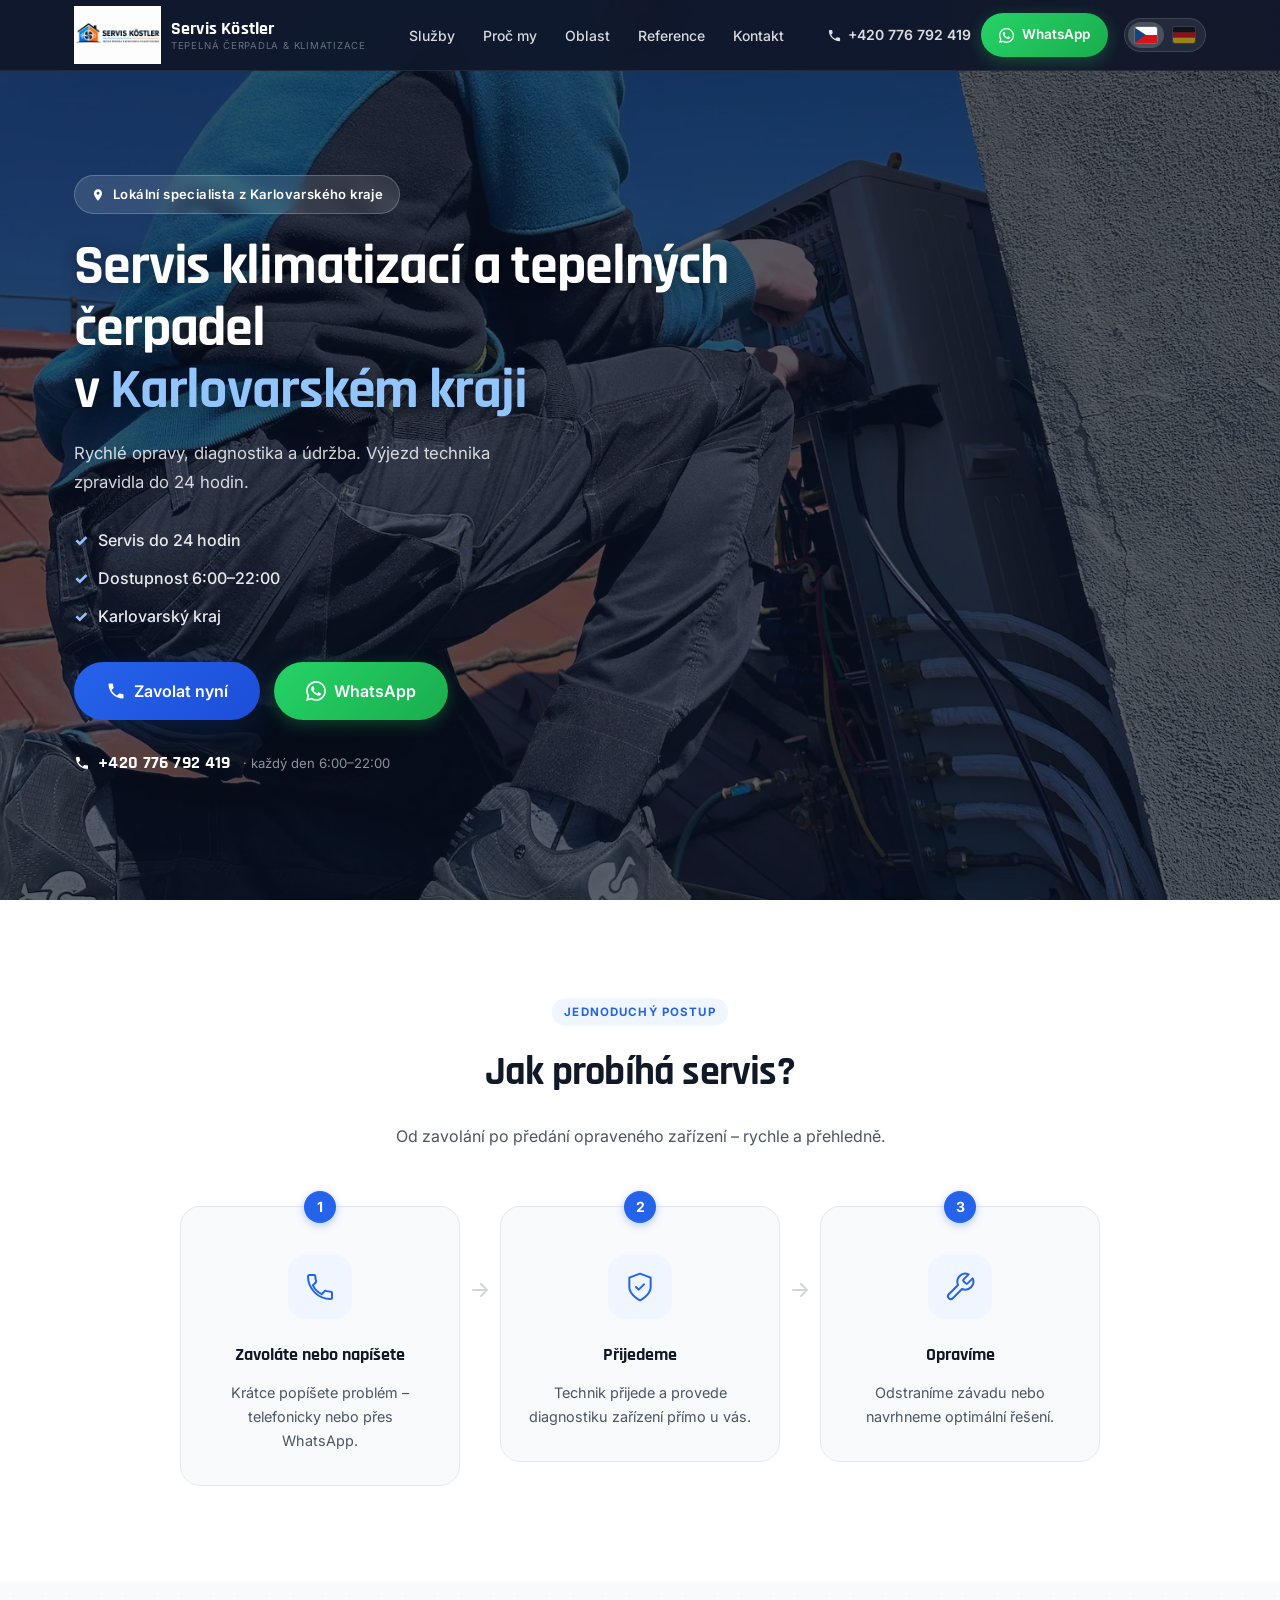
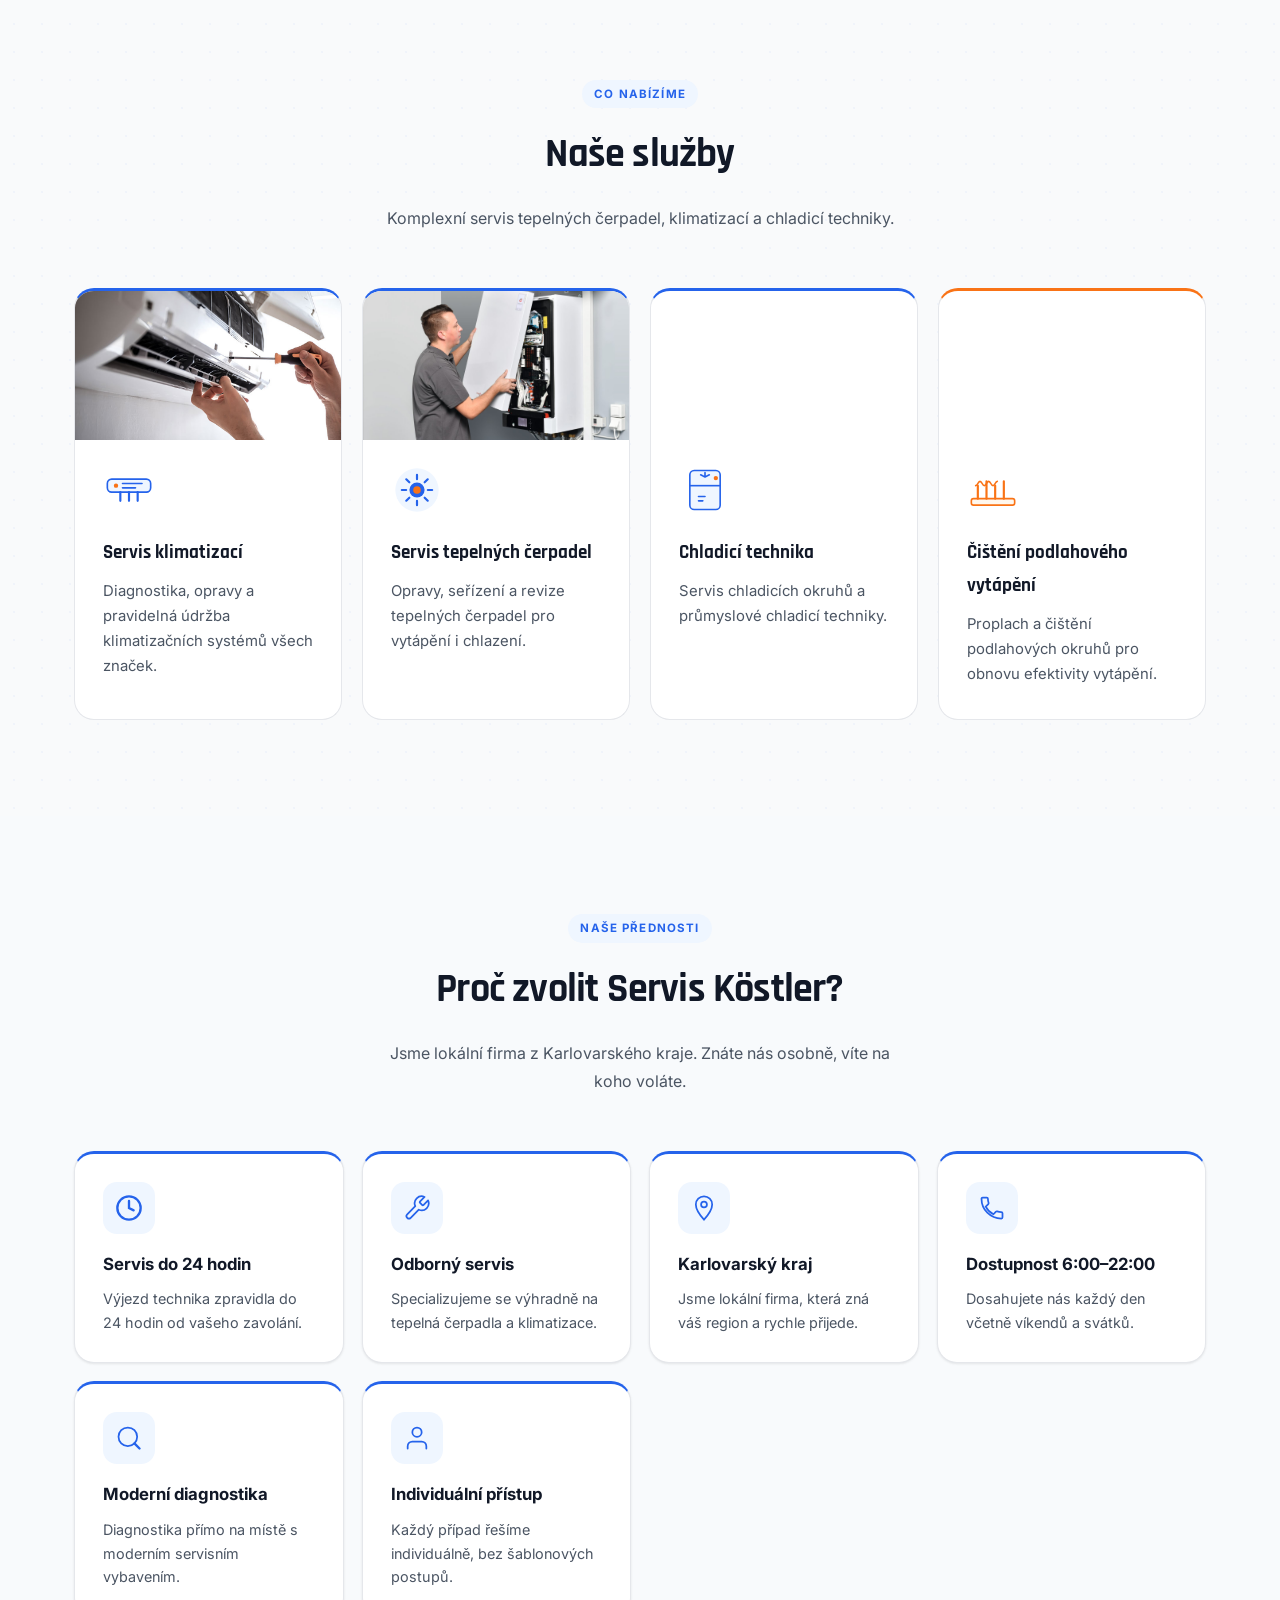
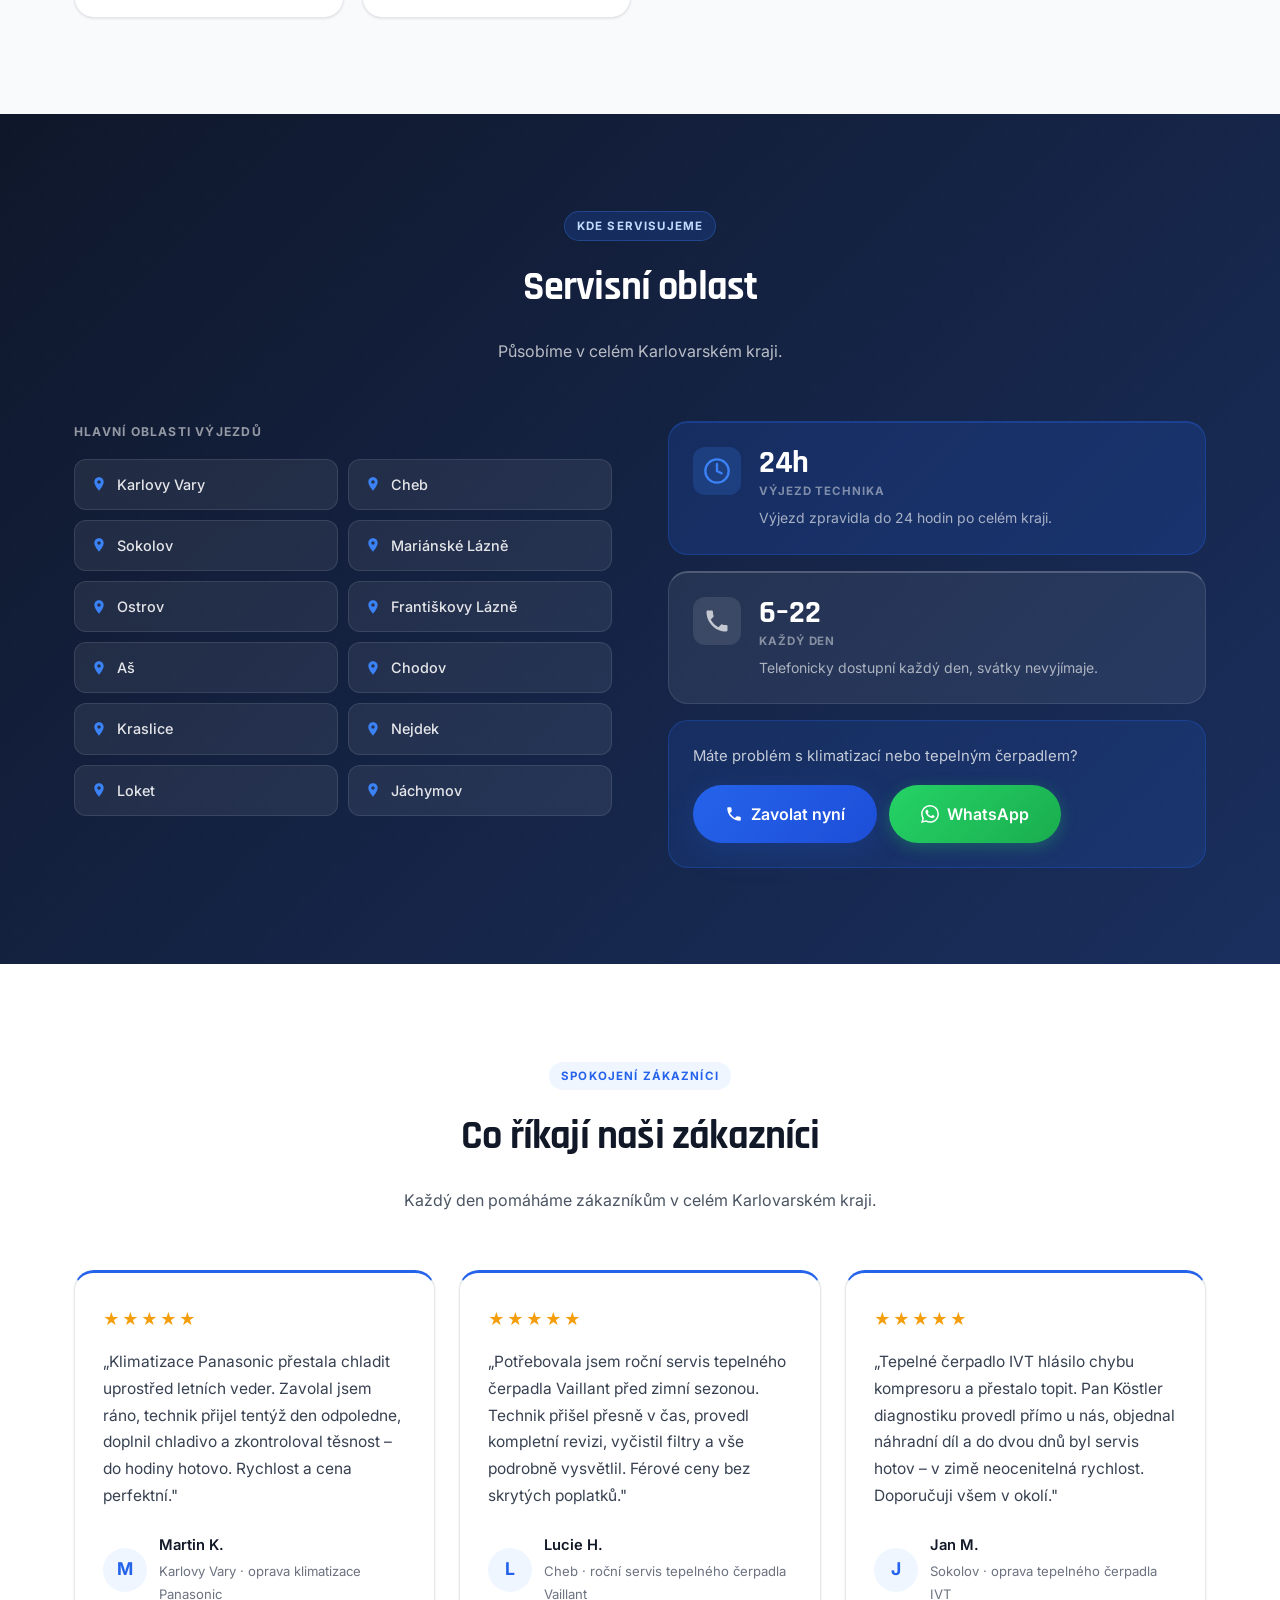
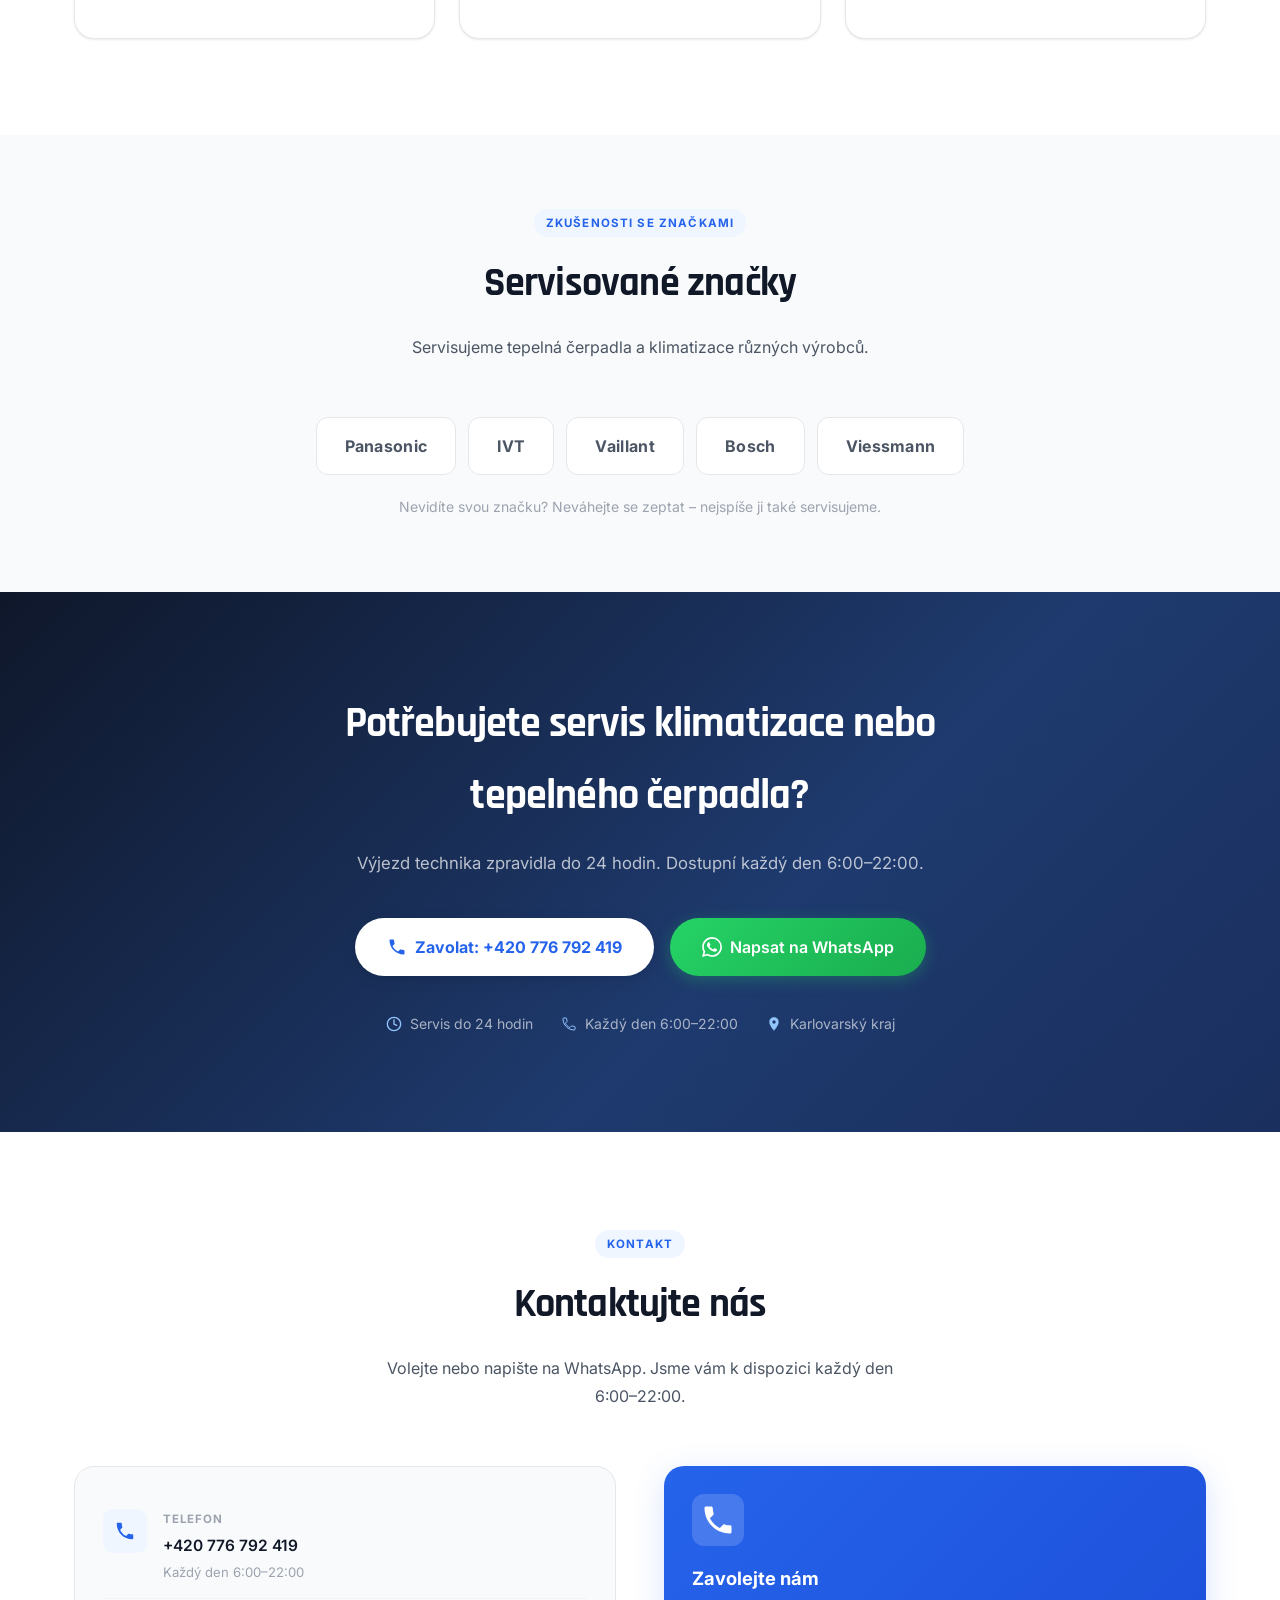
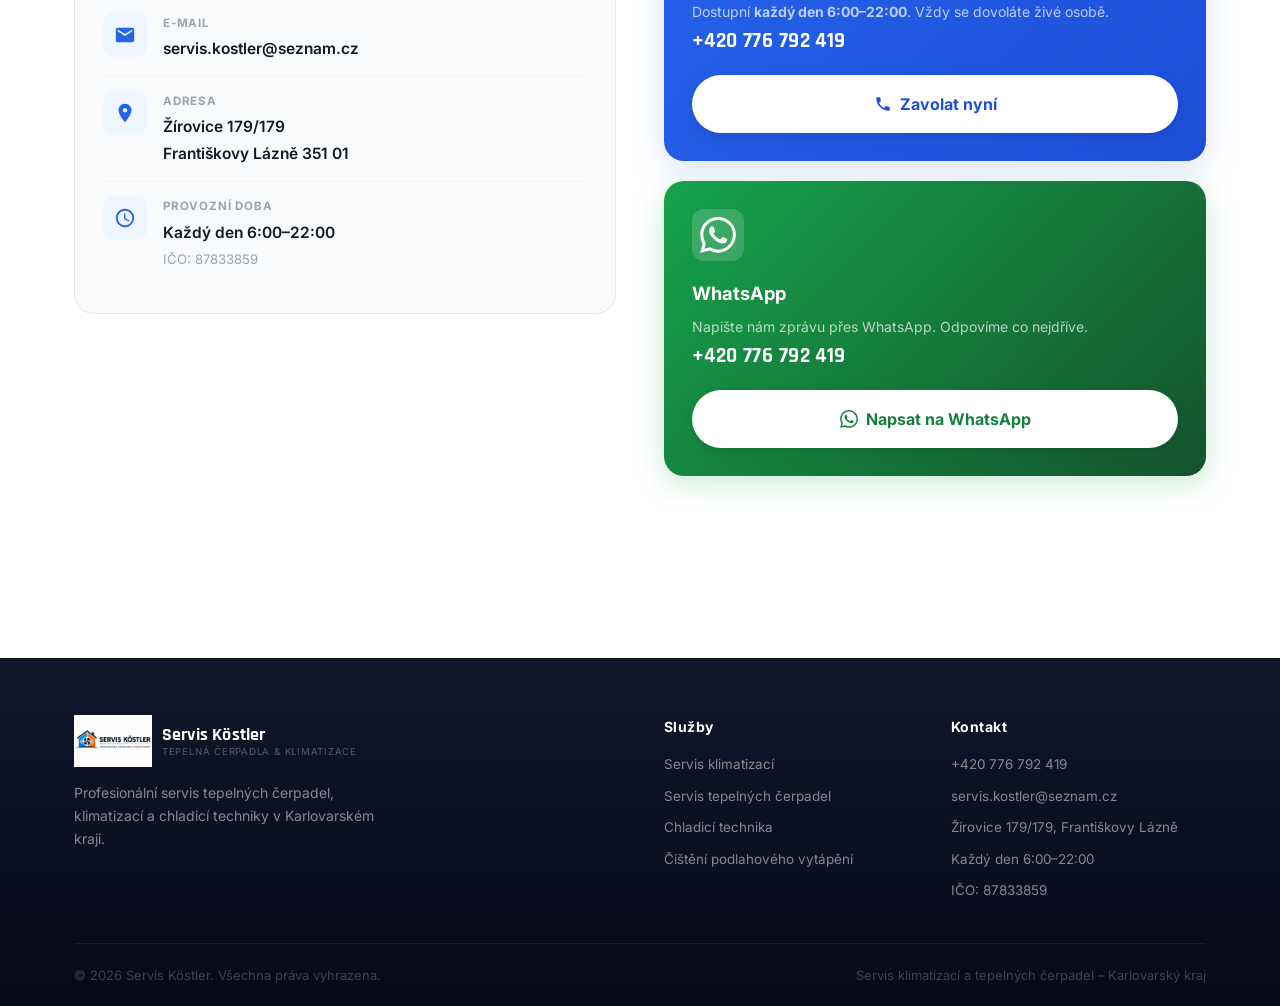
==== commit 8b4fe513: "fix(area): JS renderování měst místo CSS show/hide Nahrazen nespolehlivý CSS přístup (html[lang] sho" ====
--- a/index.html
+++ b/index.html
@@ -447,35 +447,7 @@
         <div class="area-inner">
           <div class="area-cities">
             <h3 class="area-cities-title" data-i18n="area.cities.h">Hlavní oblasti výjezdů</h3>
-            <div class="cities-grid">
-              <!-- serviceAreas.cs – pouze v české verzi -->
-              <div class="city-card city-card--cs"><svg width="16" height="16" viewBox="0 0 24 24" fill="none" aria-hidden="true"><path d="M12 2C8.13 2 5 5.13 5 9c0 5.25 7 13 7 13s7-7.75 7-13c0-3.87-3.13-7-7-7zm0 9.5c-1.38 0-2.5-1.12-2.5-2.5s1.12-2.5 2.5-2.5 2.5 1.12 2.5 2.5-1.12 2.5-2.5 2.5z" fill="currentColor"/></svg><span>Karlovy Vary</span></div>
-              <div class="city-card city-card--cs"><svg width="16" height="16" viewBox="0 0 24 24" fill="none" aria-hidden="true"><path d="M12 2C8.13 2 5 5.13 5 9c0 5.25 7 13 7 13s7-7.75 7-13c0-3.87-3.13-7-7-7zm0 9.5c-1.38 0-2.5-1.12-2.5-2.5s1.12-2.5 2.5-2.5 2.5 1.12 2.5 2.5-1.12 2.5-2.5 2.5z" fill="currentColor"/></svg><span>Cheb</span></div>
-              <div class="city-card city-card--cs"><svg width="16" height="16" viewBox="0 0 24 24" fill="none" aria-hidden="true"><path d="M12 2C8.13 2 5 5.13 5 9c0 5.25 7 13 7 13s7-7.75 7-13c0-3.87-3.13-7-7-7zm0 9.5c-1.38 0-2.5-1.12-2.5-2.5s1.12-2.5 2.5-2.5 2.5 1.12 2.5 2.5-1.12 2.5-2.5 2.5z" fill="currentColor"/></svg><span>Sokolov</span></div>
-              <div class="city-card city-card--cs"><svg width="16" height="16" viewBox="0 0 24 24" fill="none" aria-hidden="true"><path d="M12 2C8.13 2 5 5.13 5 9c0 5.25 7 13 7 13s7-7.75 7-13c0-3.87-3.13-7-7-7zm0 9.5c-1.38 0-2.5-1.12-2.5-2.5s1.12-2.5 2.5-2.5 2.5 1.12 2.5 2.5-1.12 2.5-2.5 2.5z" fill="currentColor"/></svg><span>Mariánské Lázně</span></div>
-              <div class="city-card city-card--cs"><svg width="16" height="16" viewBox="0 0 24 24" fill="none" aria-hidden="true"><path d="M12 2C8.13 2 5 5.13 5 9c0 5.25 7 13 7 13s7-7.75 7-13c0-3.87-3.13-7-7-7zm0 9.5c-1.38 0-2.5-1.12-2.5-2.5s1.12-2.5 2.5-2.5 2.5 1.12 2.5 2.5-1.12 2.5-2.5 2.5z" fill="currentColor"/></svg><span>Ostrov</span></div>
-              <div class="city-card city-card--cs"><svg width="16" height="16" viewBox="0 0 24 24" fill="none" aria-hidden="true"><path d="M12 2C8.13 2 5 5.13 5 9c0 5.25 7 13 7 13s7-7.75 7-13c0-3.87-3.13-7-7-7zm0 9.5c-1.38 0-2.5-1.12-2.5-2.5s1.12-2.5 2.5-2.5 2.5 1.12 2.5 2.5-1.12 2.5-2.5 2.5z" fill="currentColor"/></svg><span>Aš</span></div>
-              <div class="city-card city-card--cs"><svg width="16" height="16" viewBox="0 0 24 24" fill="none" aria-hidden="true"><path d="M12 2C8.13 2 5 5.13 5 9c0 5.25 7 13 7 13s7-7.75 7-13c0-3.87-3.13-7-7-7zm0 9.5c-1.38 0-2.5-1.12-2.5-2.5s1.12-2.5 2.5-2.5 2.5 1.12 2.5 2.5-1.12 2.5-2.5 2.5z" fill="currentColor"/></svg><span>Františkovy Lázně</span></div>
-              <div class="city-card city-card--cs"><svg width="16" height="16" viewBox="0 0 24 24" fill="none" aria-hidden="true"><path d="M12 2C8.13 2 5 5.13 5 9c0 5.25 7 13 7 13s7-7.75 7-13c0-3.87-3.13-7-7-7zm0 9.5c-1.38 0-2.5-1.12-2.5-2.5s1.12-2.5 2.5-2.5 2.5 1.12 2.5 2.5-1.12 2.5-2.5 2.5z" fill="currentColor"/></svg><span>Chodov</span></div>
-              <div class="city-card city-card--cs"><svg width="16" height="16" viewBox="0 0 24 24" fill="none" aria-hidden="true"><path d="M12 2C8.13 2 5 5.13 5 9c0 5.25 7 13 7 13s7-7.75 7-13c0-3.87-3.13-7-7-7zm0 9.5c-1.38 0-2.5-1.12-2.5-2.5s1.12-2.5 2.5-2.5 2.5 1.12 2.5 2.5-1.12 2.5-2.5 2.5z" fill="currentColor"/></svg><span>Kraslice</span></div>
-              <div class="city-card city-card--cs"><svg width="16" height="16" viewBox="0 0 24 24" fill="none" aria-hidden="true"><path d="M12 2C8.13 2 5 5.13 5 9c0 5.25 7 13 7 13s7-7.75 7-13c0-3.87-3.13-7-7-7zm0 9.5c-1.38 0-2.5-1.12-2.5-2.5s1.12-2.5 2.5-2.5 2.5 1.12 2.5 2.5-1.12 2.5-2.5 2.5z" fill="currentColor"/></svg><span>Nejdek</span></div>
-              <div class="city-card city-card--cs"><svg width="16" height="16" viewBox="0 0 24 24" fill="none" aria-hidden="true"><path d="M12 2C8.13 2 5 5.13 5 9c0 5.25 7 13 7 13s7-7.75 7-13c0-3.87-3.13-7-7-7zm0 9.5c-1.38 0-2.5-1.12-2.5-2.5s1.12-2.5 2.5-2.5 2.5 1.12 2.5 2.5-1.12 2.5-2.5 2.5z" fill="currentColor"/></svg><span>Jáchymov</span></div>
-              <div class="city-card city-card--cs"><svg width="16" height="16" viewBox="0 0 24 24" fill="none" aria-hidden="true"><path d="M12 2C8.13 2 5 5.13 5 9c0 5.25 7 13 7 13s7-7.75 7-13c0-3.87-3.13-7-7-7zm0 9.5c-1.38 0-2.5-1.12-2.5-2.5s1.12-2.5 2.5-2.5 2.5 1.12 2.5 2.5-1.12 2.5-2.5 2.5z" fill="currentColor"/></svg><span>Loket</span></div>
-              <!-- serviceAreas.de – pouze v německé verzi -->
-              <div class="city-card city-card--de"><svg width="16" height="16" viewBox="0 0 24 24" fill="none" aria-hidden="true"><path d="M12 2C8.13 2 5 5.13 5 9c0 5.25 7 13 7 13s7-7.75 7-13c0-3.87-3.13-7-7-7zm0 9.5c-1.38 0-2.5-1.12-2.5-2.5s1.12-2.5 2.5-2.5 2.5 1.12 2.5 2.5-1.12 2.5-2.5 2.5z" fill="currentColor"/></svg><span>Hof</span></div>
-              <div class="city-card city-card--de"><svg width="16" height="16" viewBox="0 0 24 24" fill="none" aria-hidden="true"><path d="M12 2C8.13 2 5 5.13 5 9c0 5.25 7 13 7 13s7-7.75 7-13c0-3.87-3.13-7-7-7zm0 9.5c-1.38 0-2.5-1.12-2.5-2.5s1.12-2.5 2.5-2.5 2.5 1.12 2.5 2.5-1.12 2.5-2.5 2.5z" fill="currentColor"/></svg><span>Selb</span></div>
-              <div class="city-card city-card--de"><svg width="16" height="16" viewBox="0 0 24 24" fill="none" aria-hidden="true"><path d="M12 2C8.13 2 5 5.13 5 9c0 5.25 7 13 7 13s7-7.75 7-13c0-3.87-3.13-7-7-7zm0 9.5c-1.38 0-2.5-1.12-2.5-2.5s1.12-2.5 2.5-2.5 2.5 1.12 2.5 2.5-1.12 2.5-2.5 2.5z" fill="currentColor"/></svg><span>Marktredwitz</span></div>
-              <div class="city-card city-card--de"><svg width="16" height="16" viewBox="0 0 24 24" fill="none" aria-hidden="true"><path d="M12 2C8.13 2 5 5.13 5 9c0 5.25 7 13 7 13s7-7.75 7-13c0-3.87-3.13-7-7-7zm0 9.5c-1.38 0-2.5-1.12-2.5-2.5s1.12-2.5 2.5-2.5 2.5 1.12 2.5 2.5-1.12 2.5-2.5 2.5z" fill="currentColor"/></svg><span>Wunsiedel</span></div>
-              <div class="city-card city-card--de"><svg width="16" height="16" viewBox="0 0 24 24" fill="none" aria-hidden="true"><path d="M12 2C8.13 2 5 5.13 5 9c0 5.25 7 13 7 13s7-7.75 7-13c0-3.87-3.13-7-7-7zm0 9.5c-1.38 0-2.5-1.12-2.5-2.5s1.12-2.5 2.5-2.5 2.5 1.12 2.5 2.5-1.12 2.5-2.5 2.5z" fill="currentColor"/></svg><span>Rehau</span></div>
-              <div class="city-card city-card--de"><svg width="16" height="16" viewBox="0 0 24 24" fill="none" aria-hidden="true"><path d="M12 2C8.13 2 5 5.13 5 9c0 5.25 7 13 7 13s7-7.75 7-13c0-3.87-3.13-7-7-7zm0 9.5c-1.38 0-2.5-1.12-2.5-2.5s1.12-2.5 2.5-2.5 2.5 1.12 2.5 2.5-1.12 2.5-2.5 2.5z" fill="currentColor"/></svg><span>Plauen</span></div>
-              <div class="city-card city-card--de"><svg width="16" height="16" viewBox="0 0 24 24" fill="none" aria-hidden="true"><path d="M12 2C8.13 2 5 5.13 5 9c0 5.25 7 13 7 13s7-7.75 7-13c0-3.87-3.13-7-7-7zm0 9.5c-1.38 0-2.5-1.12-2.5-2.5s1.12-2.5 2.5-2.5 2.5 1.12 2.5 2.5-1.12 2.5-2.5 2.5z" fill="currentColor"/></svg><span>Zwickau</span></div>
-              <div class="city-card city-card--de"><svg width="16" height="16" viewBox="0 0 24 24" fill="none" aria-hidden="true"><path d="M12 2C8.13 2 5 5.13 5 9c0 5.25 7 13 7 13s7-7.75 7-13c0-3.87-3.13-7-7-7zm0 9.5c-1.38 0-2.5-1.12-2.5-2.5s1.12-2.5 2.5-2.5 2.5 1.12 2.5 2.5-1.12 2.5-2.5 2.5z" fill="currentColor"/></svg><span>Chemnitz</span></div>
-              <div class="city-card city-card--de"><svg width="16" height="16" viewBox="0 0 24 24" fill="none" aria-hidden="true"><path d="M12 2C8.13 2 5 5.13 5 9c0 5.25 7 13 7 13s7-7.75 7-13c0-3.87-3.13-7-7-7zm0 9.5c-1.38 0-2.5-1.12-2.5-2.5s1.12-2.5 2.5-2.5 2.5 1.12 2.5 2.5-1.12 2.5-2.5 2.5z" fill="currentColor"/></svg><span>Bayreuth</span></div>
-              <div class="city-card city-card--de"><svg width="16" height="16" viewBox="0 0 24 24" fill="none" aria-hidden="true"><path d="M12 2C8.13 2 5 5.13 5 9c0 5.25 7 13 7 13s7-7.75 7-13c0-3.87-3.13-7-7-7zm0 9.5c-1.38 0-2.5-1.12-2.5-2.5s1.12-2.5 2.5-2.5 2.5 1.12 2.5 2.5-1.12 2.5-2.5 2.5z" fill="currentColor"/></svg><span>Weiden in der Oberpfalz</span></div>
-              <div class="city-card city-card--de"><svg width="16" height="16" viewBox="0 0 24 24" fill="none" aria-hidden="true"><path d="M12 2C8.13 2 5 5.13 5 9c0 5.25 7 13 7 13s7-7.75 7-13c0-3.87-3.13-7-7-7zm0 9.5c-1.38 0-2.5-1.12-2.5-2.5s1.12-2.5 2.5-2.5 2.5 1.12 2.5 2.5-1.12 2.5-2.5 2.5z" fill="currentColor"/></svg><span>Tirschenreuth</span></div>
-              <div class="city-card city-card--de"><svg width="16" height="16" viewBox="0 0 24 24" fill="none" aria-hidden="true"><path d="M12 2C8.13 2 5 5.13 5 9c0 5.25 7 13 7 13s7-7.75 7-13c0-3.87-3.13-7-7-7zm0 9.5c-1.38 0-2.5-1.12-2.5-2.5s1.12-2.5 2.5-2.5 2.5 1.12 2.5 2.5-1.12 2.5-2.5 2.5z" fill="currentColor"/></svg><span>Annaberg-Buchholz</span></div>
-              <div class="city-card city-card--de"><svg width="16" height="16" viewBox="0 0 24 24" fill="none" aria-hidden="true"><path d="M12 2C8.13 2 5 5.13 5 9c0 5.25 7 13 7 13s7-7.75 7-13c0-3.87-3.13-7-7-7zm0 9.5c-1.38 0-2.5-1.12-2.5-2.5s1.12-2.5 2.5-2.5 2.5 1.12 2.5 2.5-1.12 2.5-2.5 2.5z" fill="currentColor"/></svg><span>Aue-Bad Schlema</span></div>
-            </div>
+            <div class="cities-grid" id="citiesGrid"></div>
           </div>
           <div class="area-stats">
             <div class="area-stat-card area-stat-card--primary">
--- a/css/style.css
+++ b/css/style.css
@@ -565,11 +565,6 @@
 .cities-grid {
   display: grid; grid-template-columns: repeat(2, 1fr); gap: 10px;
 }
-
-/* Přepínání CS/DE měst v mřížce */
-.city-card--de { display: none; }
-html[lang="de"] .city-card--cs { display: none; }
-html[lang="de"] .city-card--de { display: flex; }
 
 .city-card {
   display: flex; align-items: center; gap: 10px;
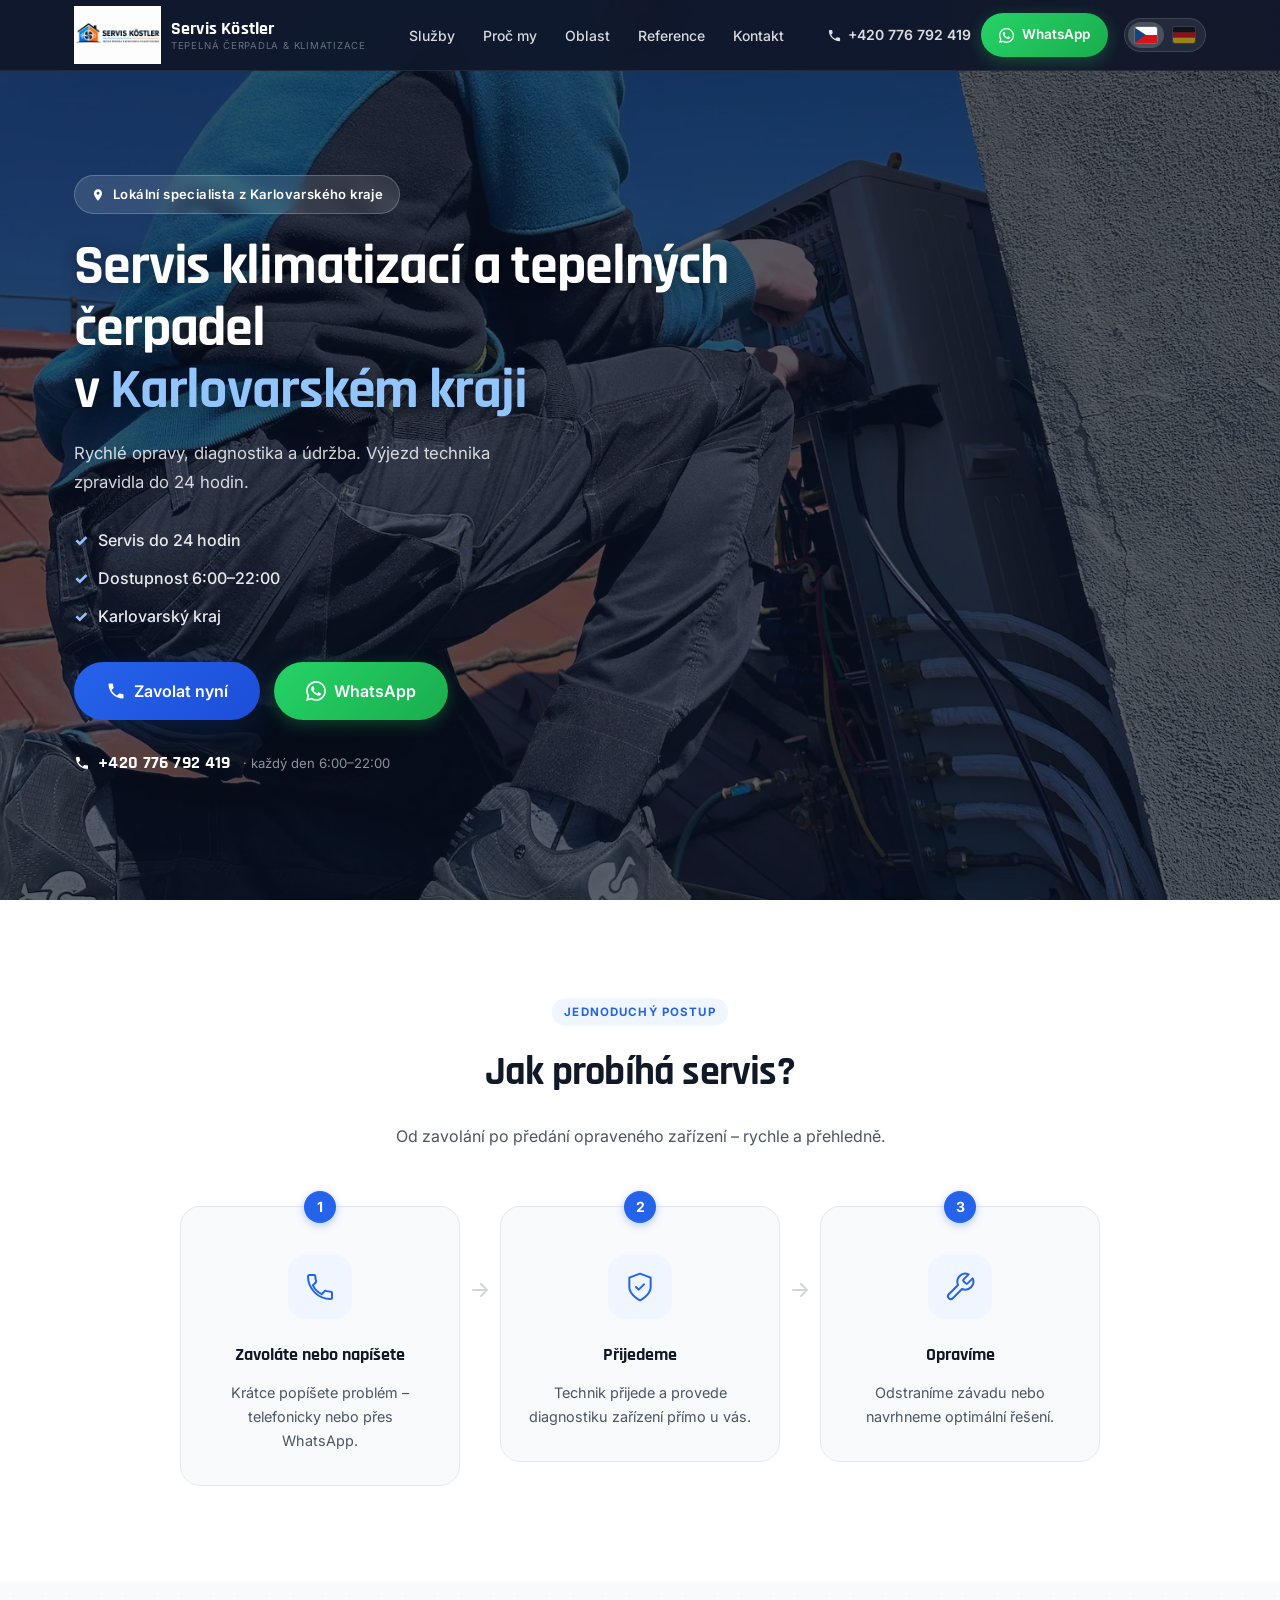
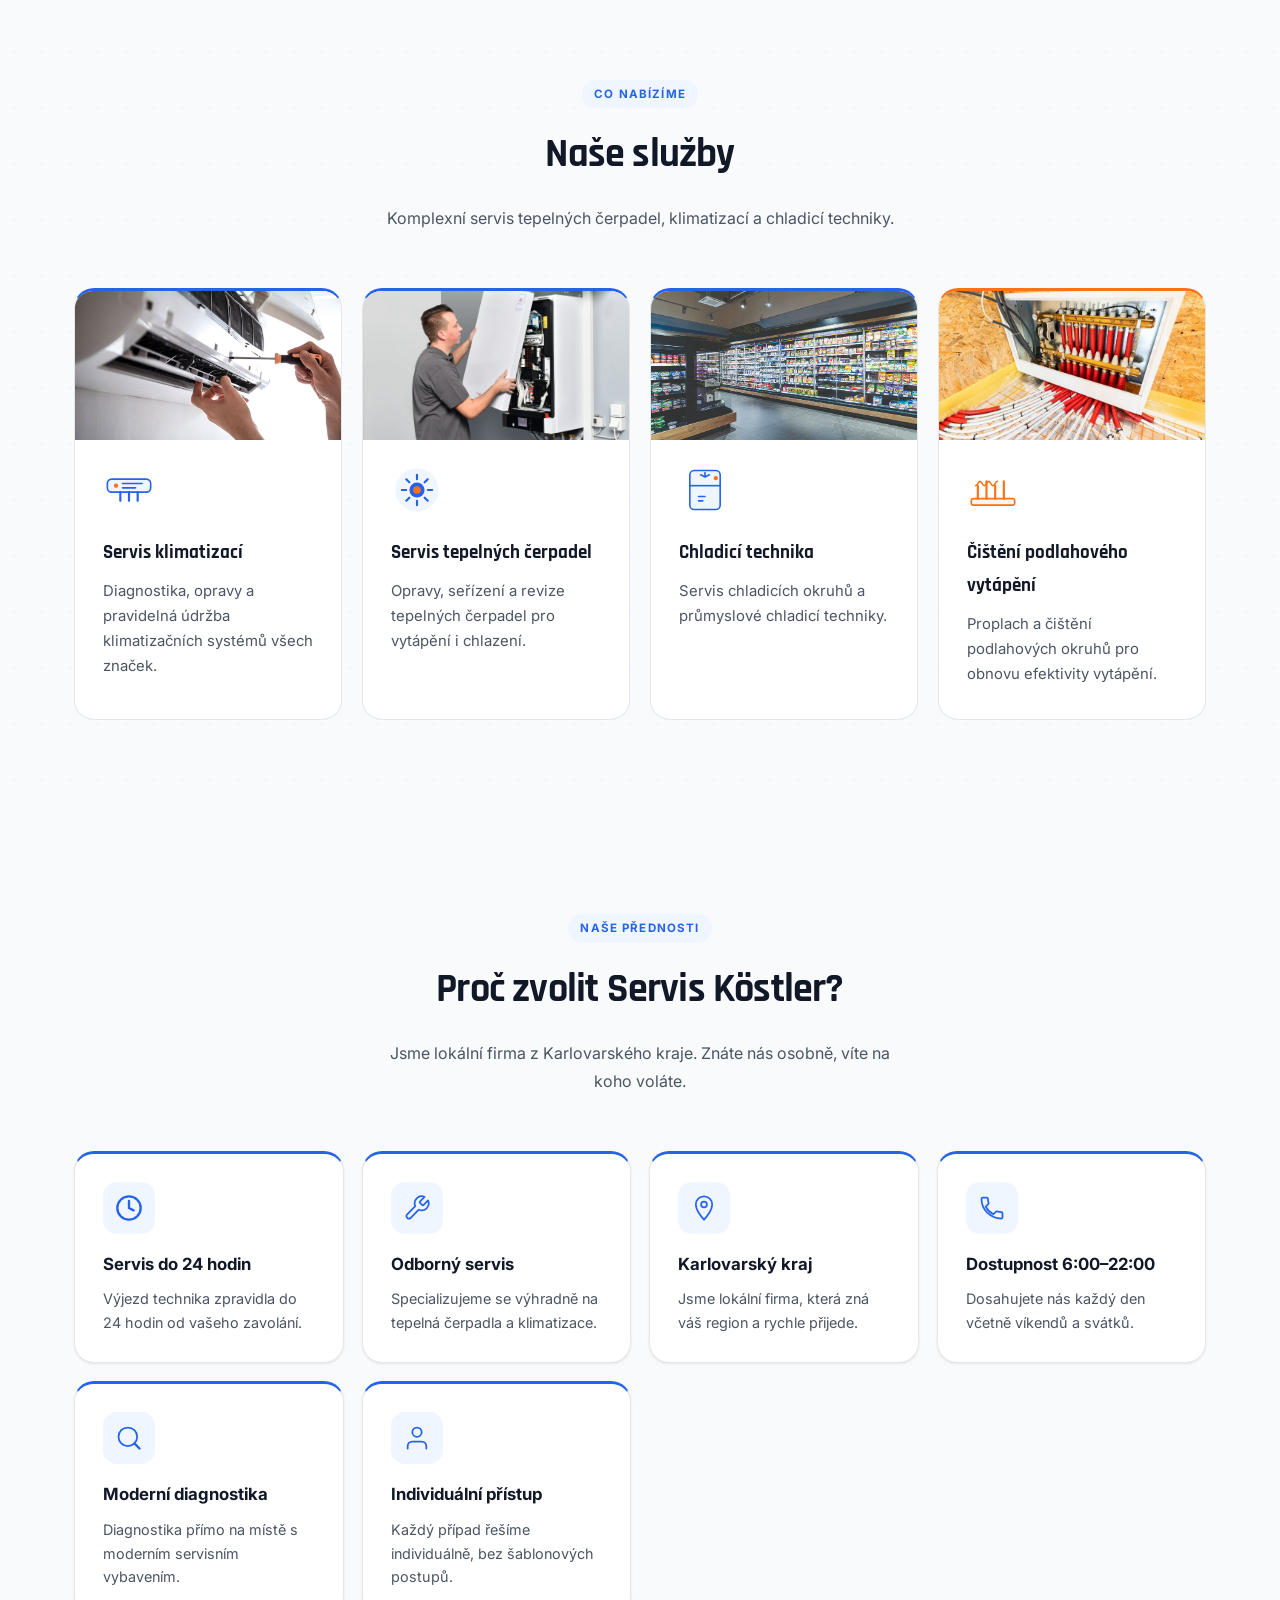
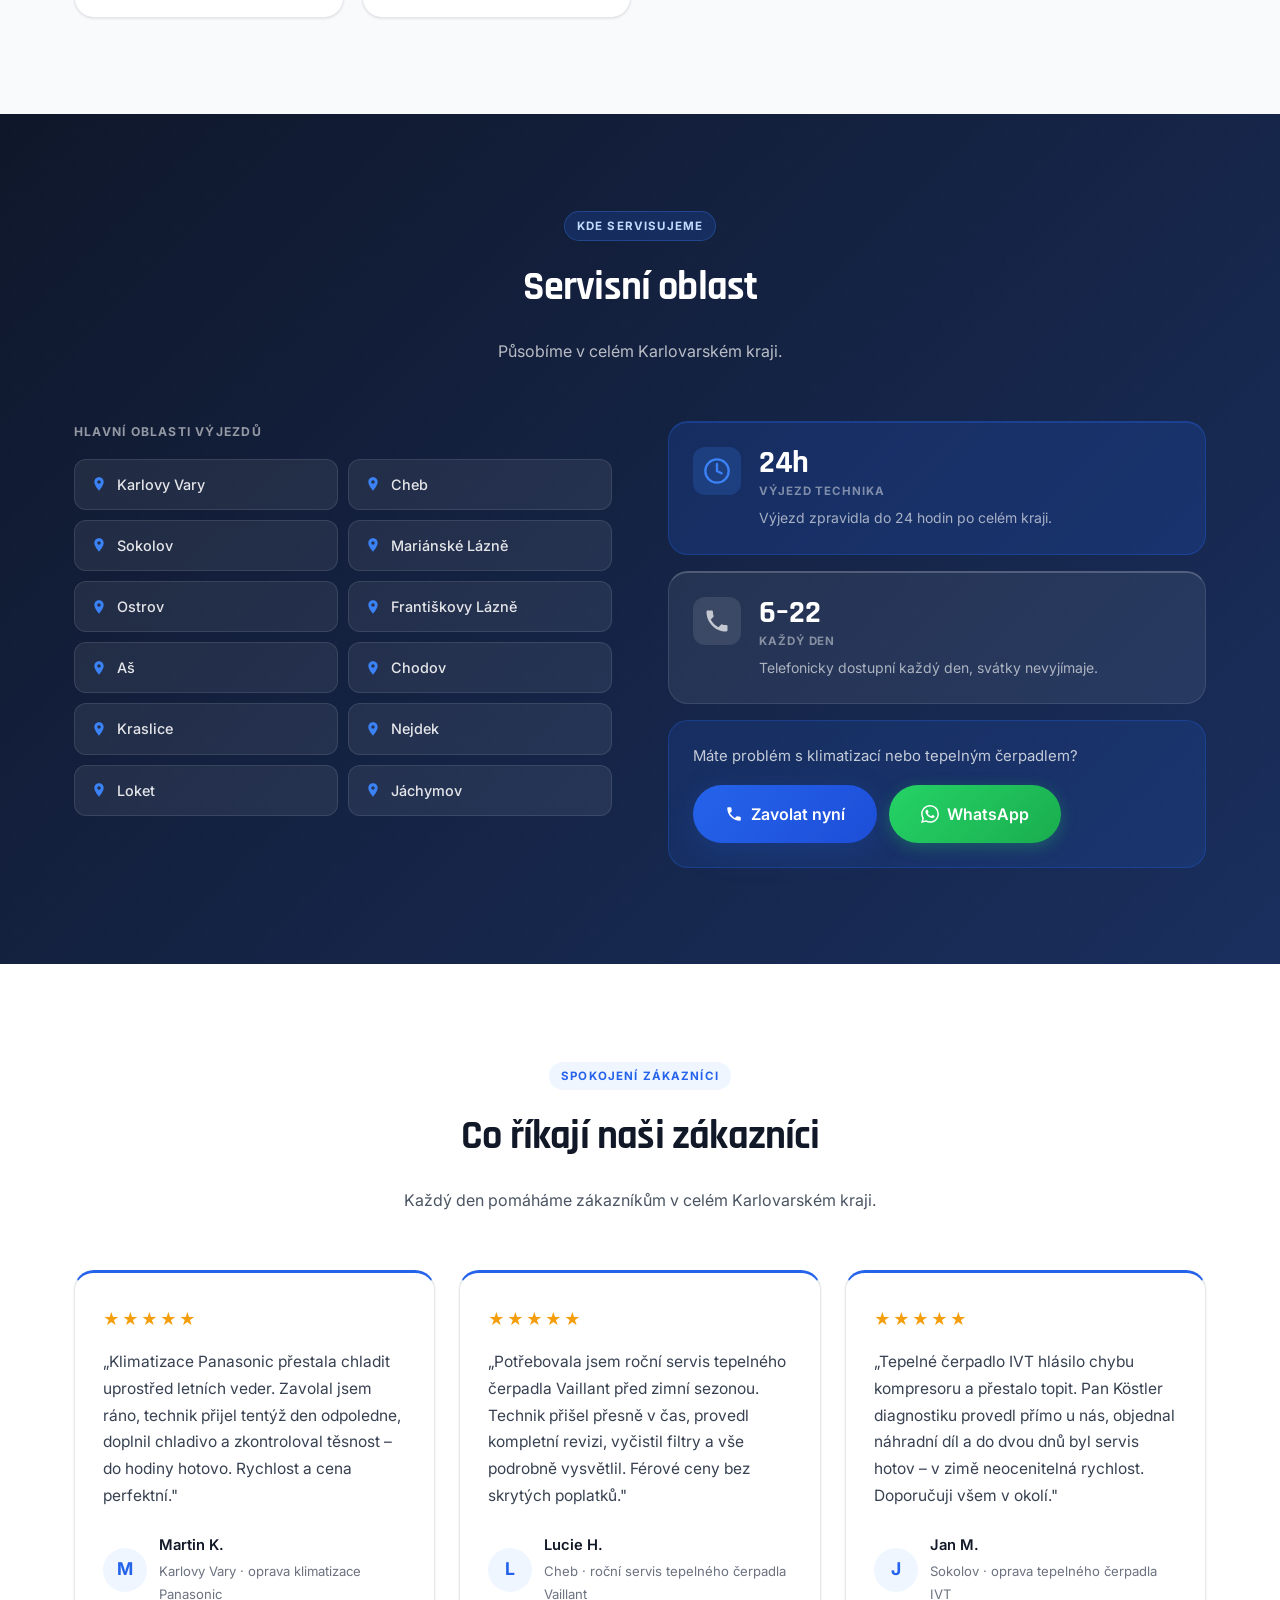
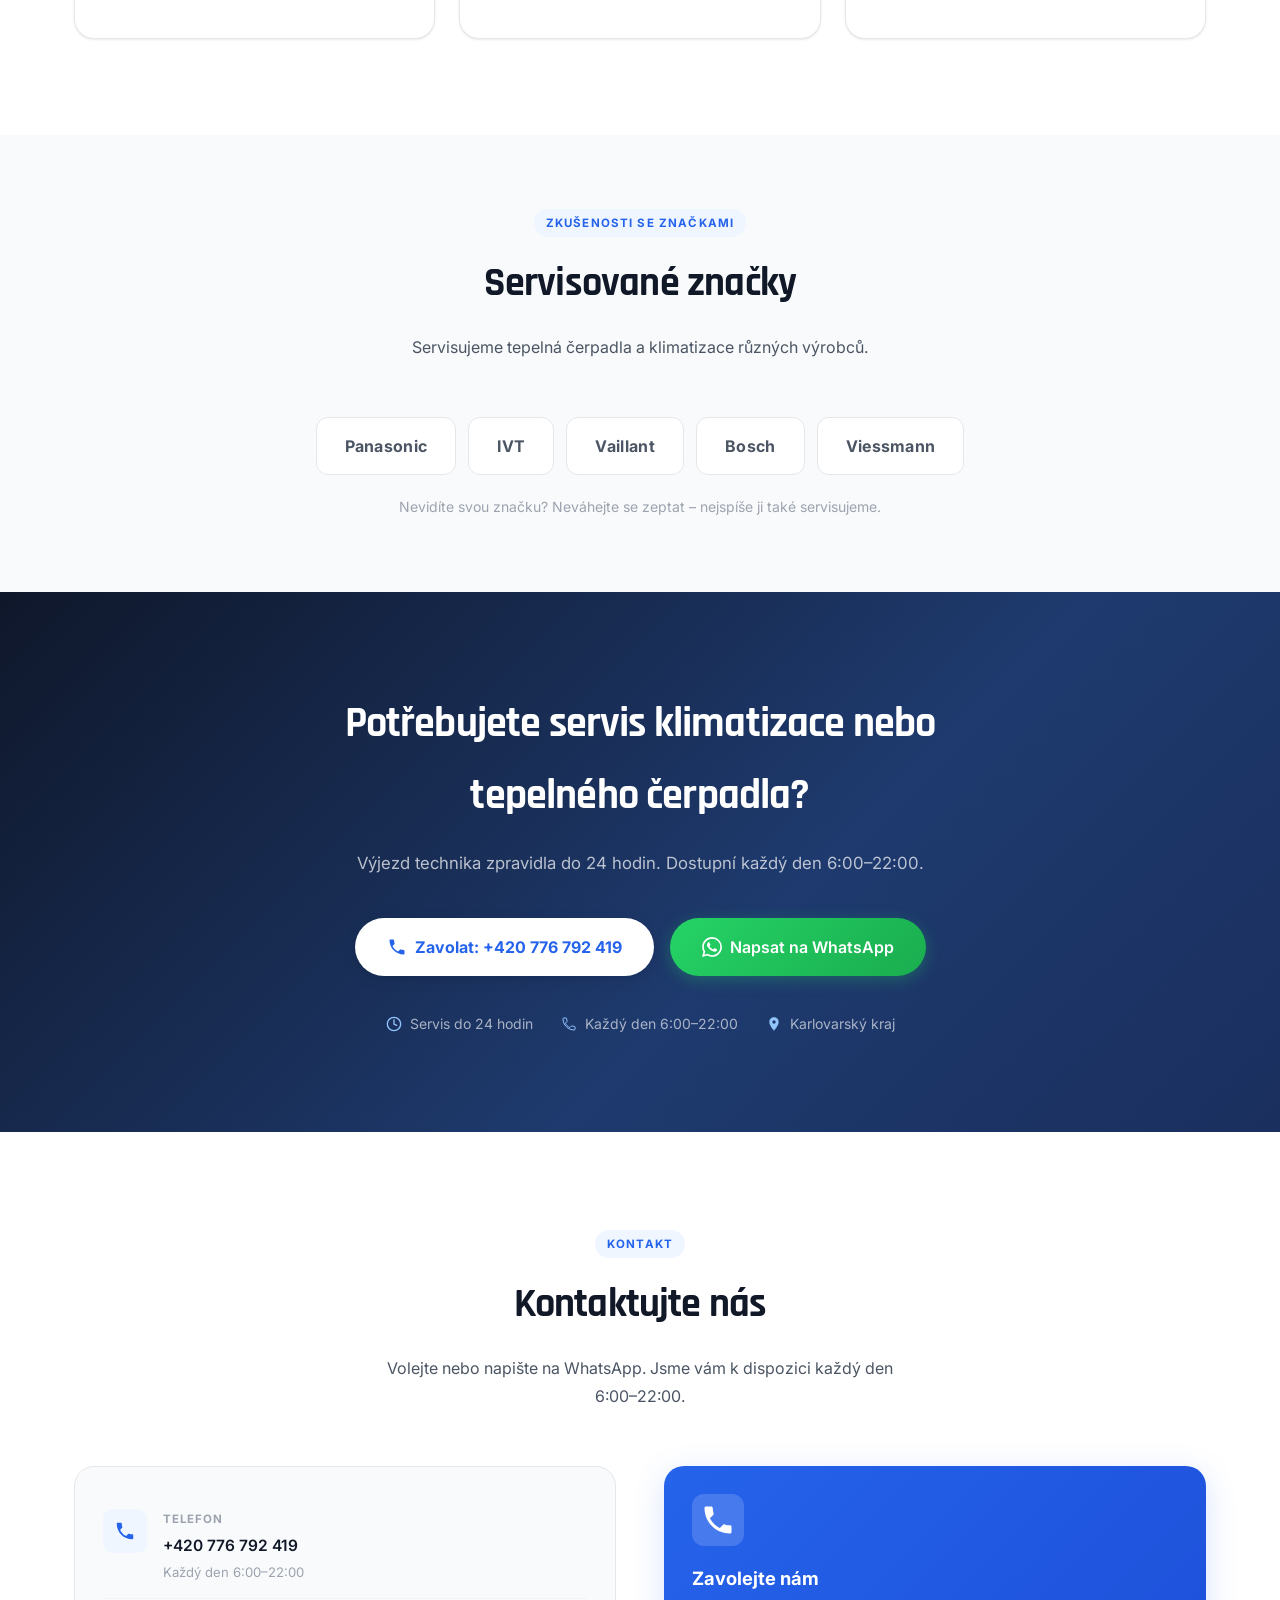
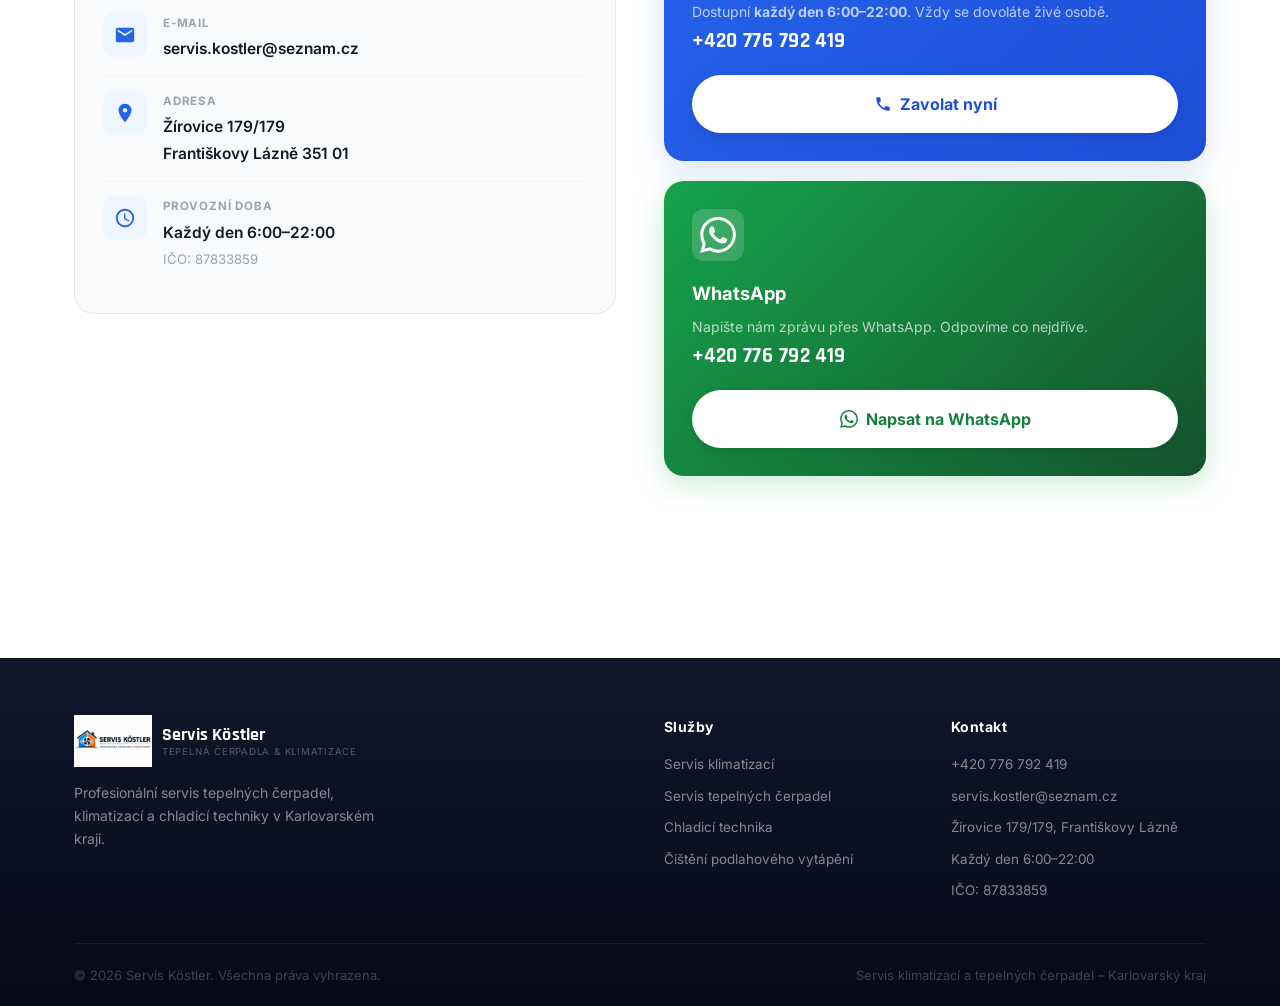
==== commit 632ace85: "feat(footer): IČO 87833859 přeložené do CZ/DE (kontakt + footer)" ====
--- a/index.html
+++ b/index.html
@@ -631,7 +631,7 @@
                 <div>
                   <div class="contact-label" data-i18n="ct.hours.label">Provozní doba</div>
                   <div class="contact-value" data-i18n="ct.hours.value">Každý den 6:00–22:00</div>
-                  <div class="contact-note">IČO: 87833859</div>
+                  <div class="contact-note" data-i18n="ct.ico">IČO: 87833859</div>
                 </div>
               </div>
             </div>
@@ -715,7 +715,7 @@
               <li><a href="mailto:servis.kostler@seznam.cz">servis.kostler@seznam.cz</a></li>
               <li>Žírovice 179/179, Františkovy Lázně</li>
               <li data-i18n="ft.hours">Každý den 6:00–22:00</li>
-              <li>IČO: 87833859</li>
+              <li data-i18n="ft.ico">IČO: 87833859</li>
             </ul>
           </div>
         </div>
